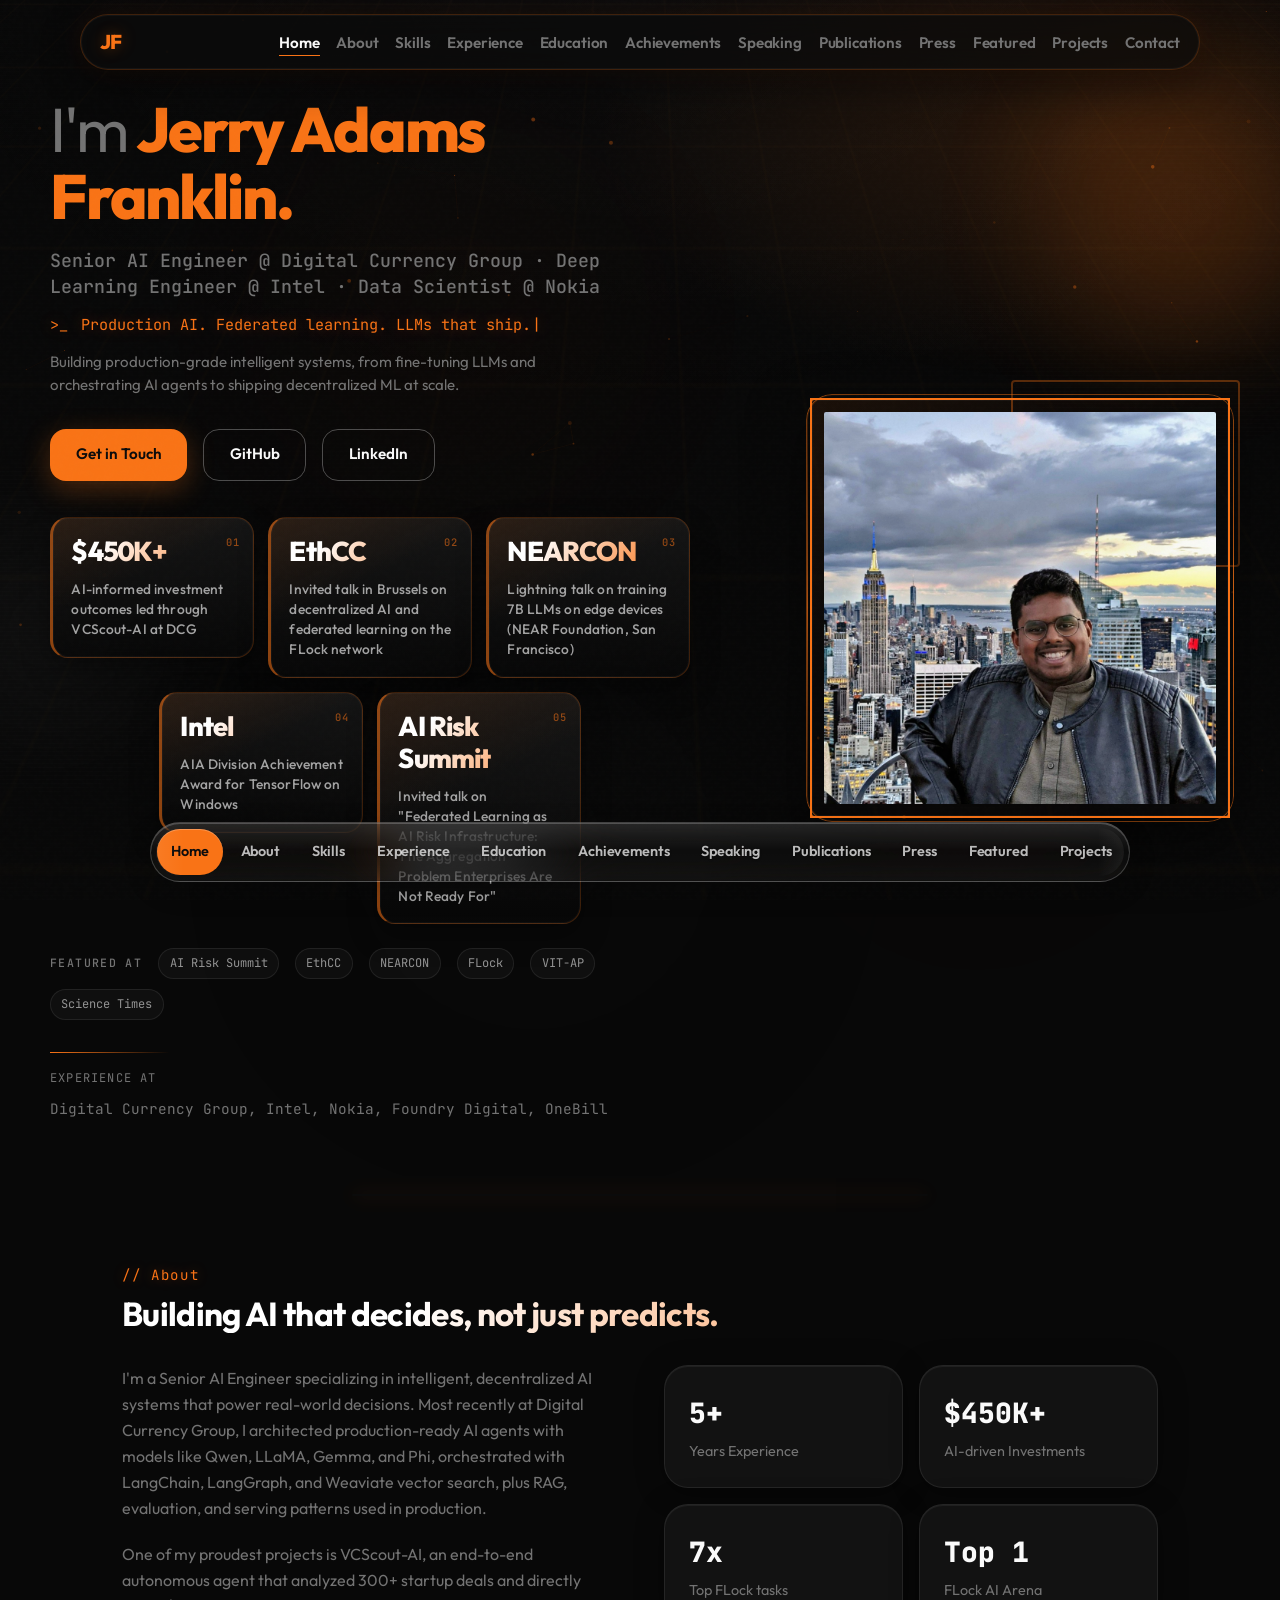
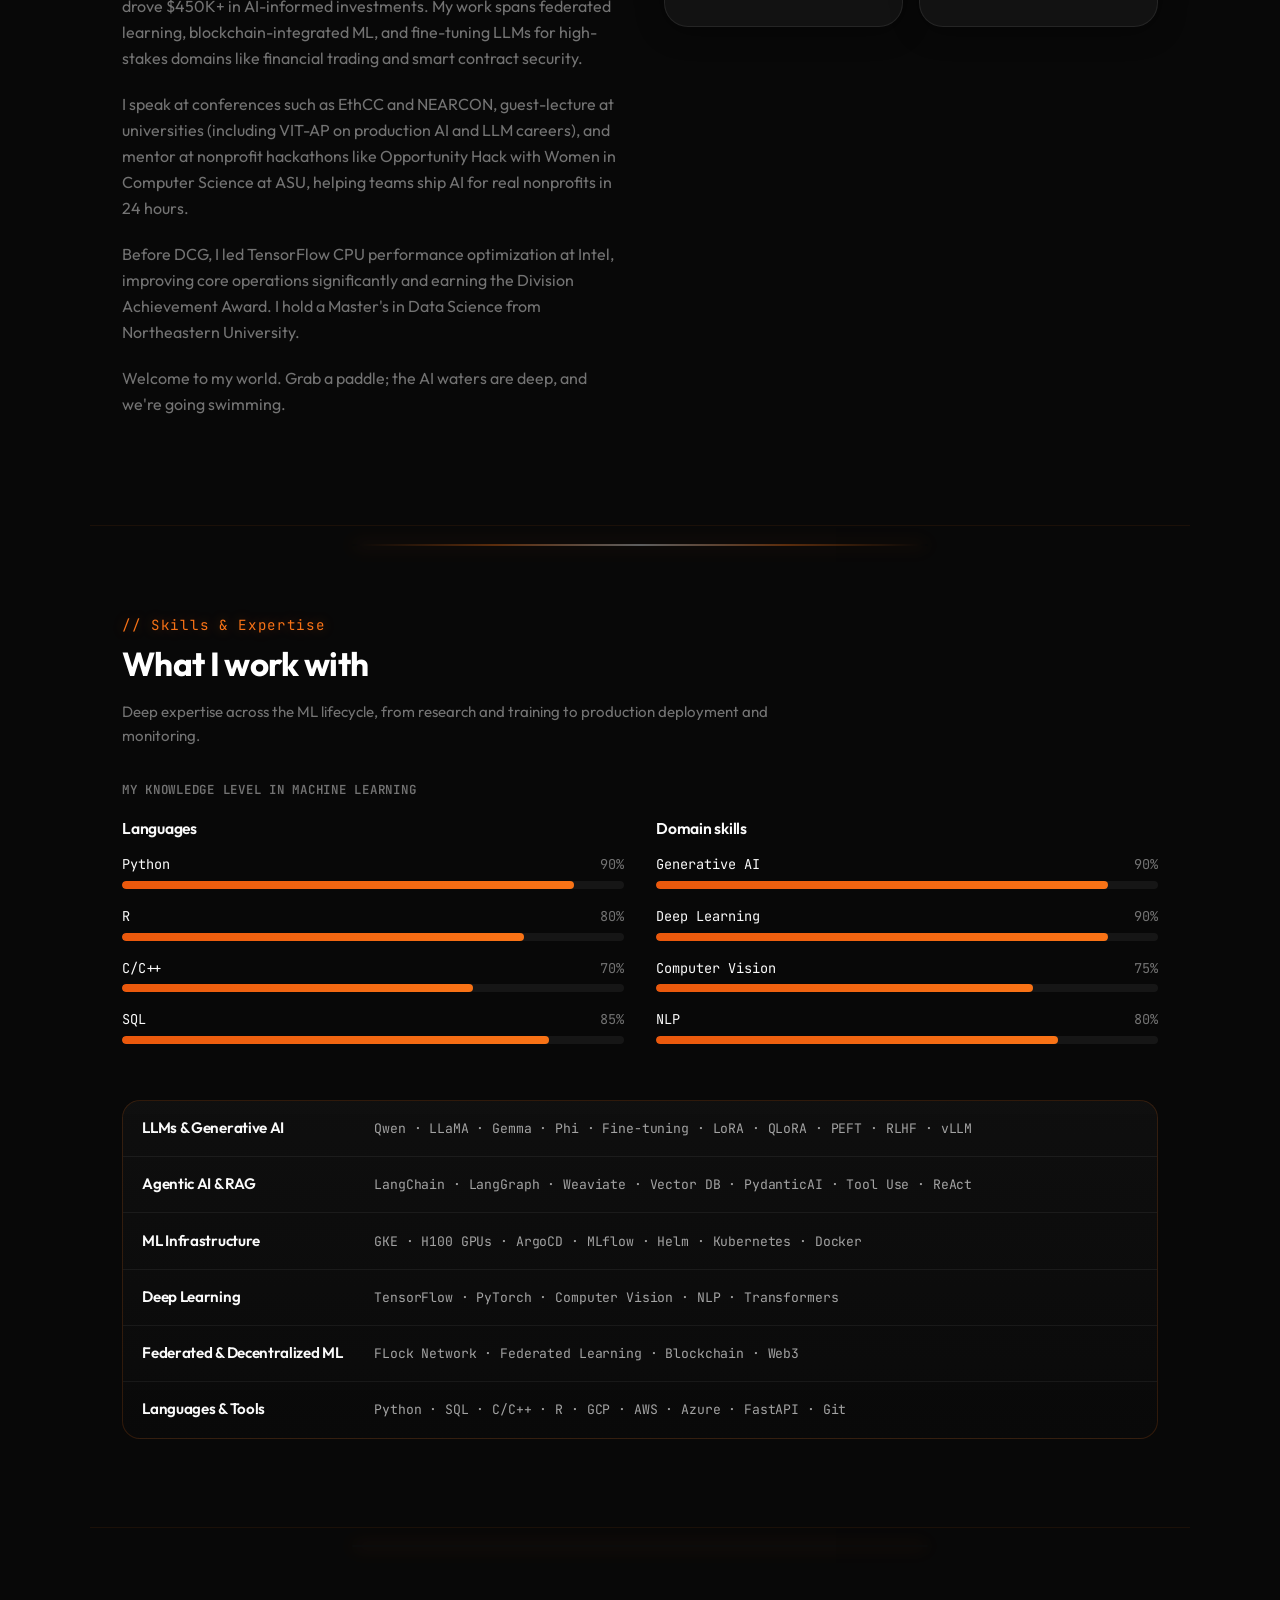
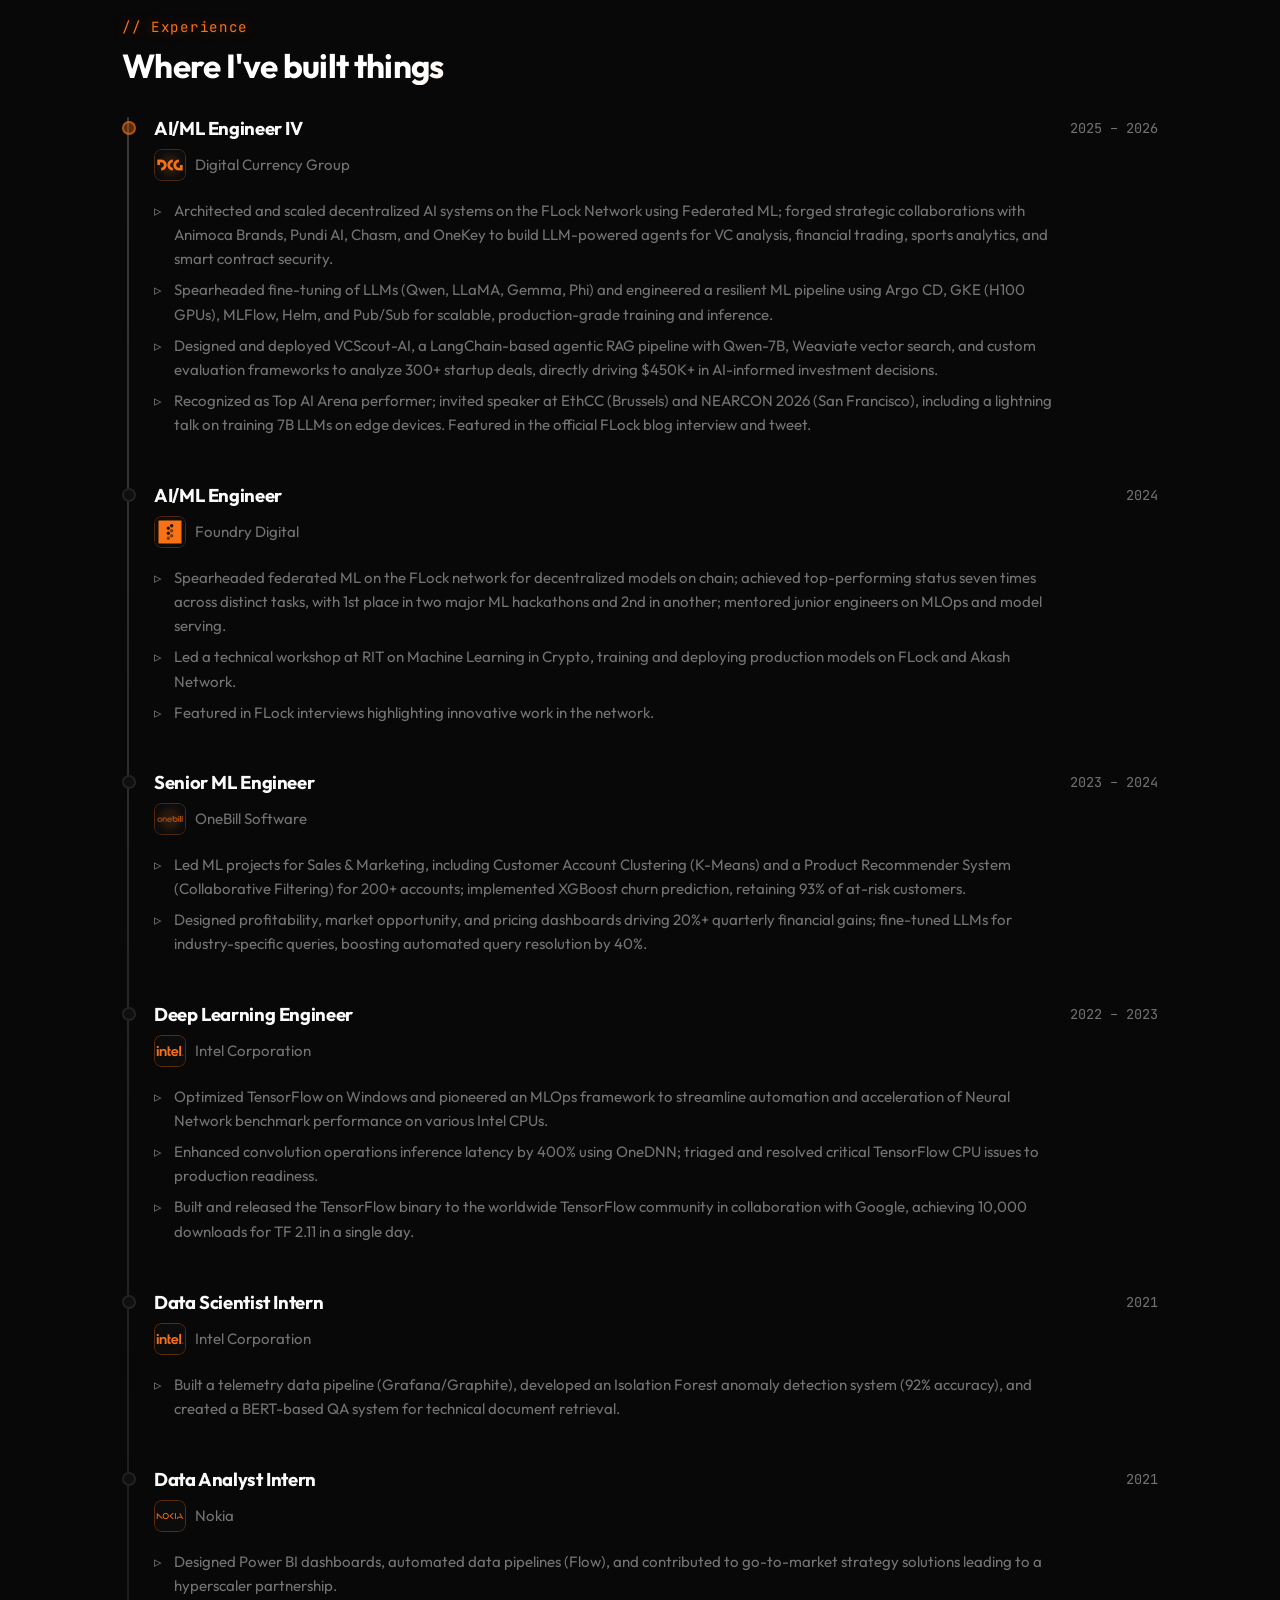
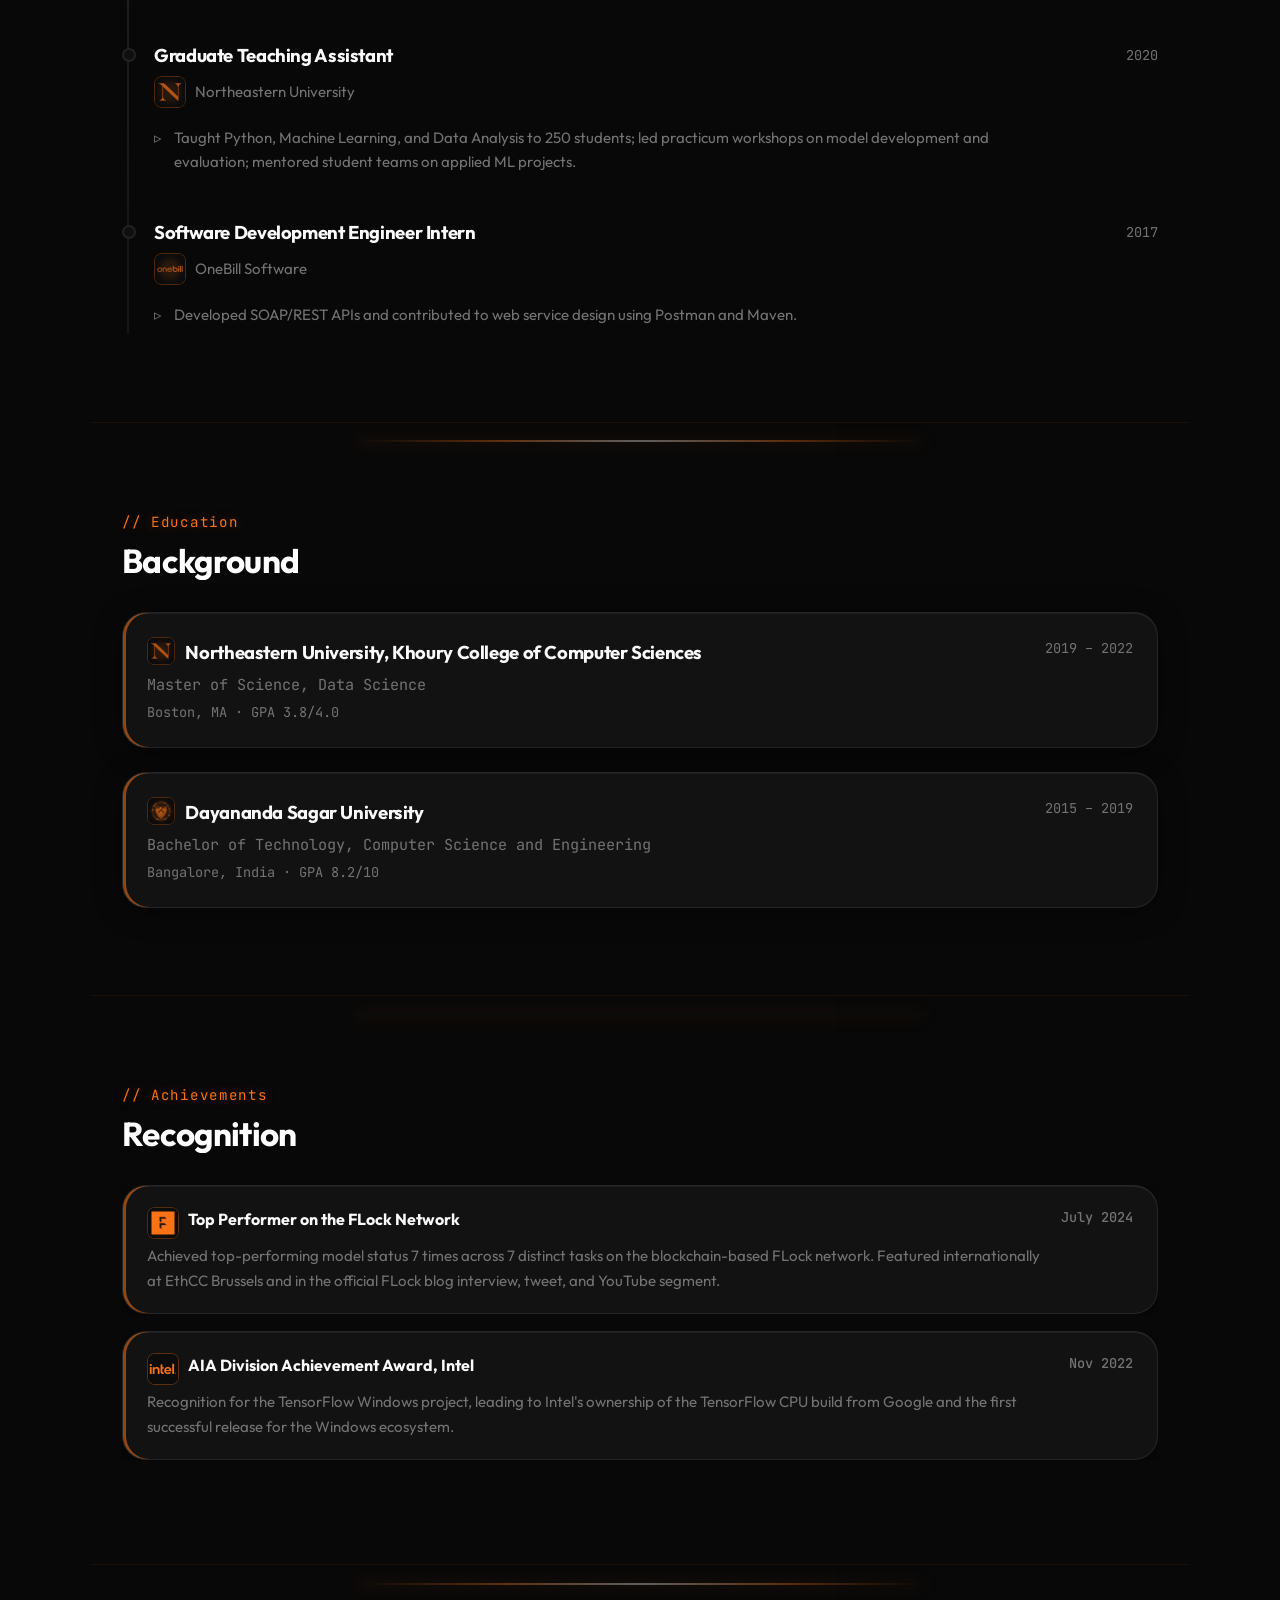
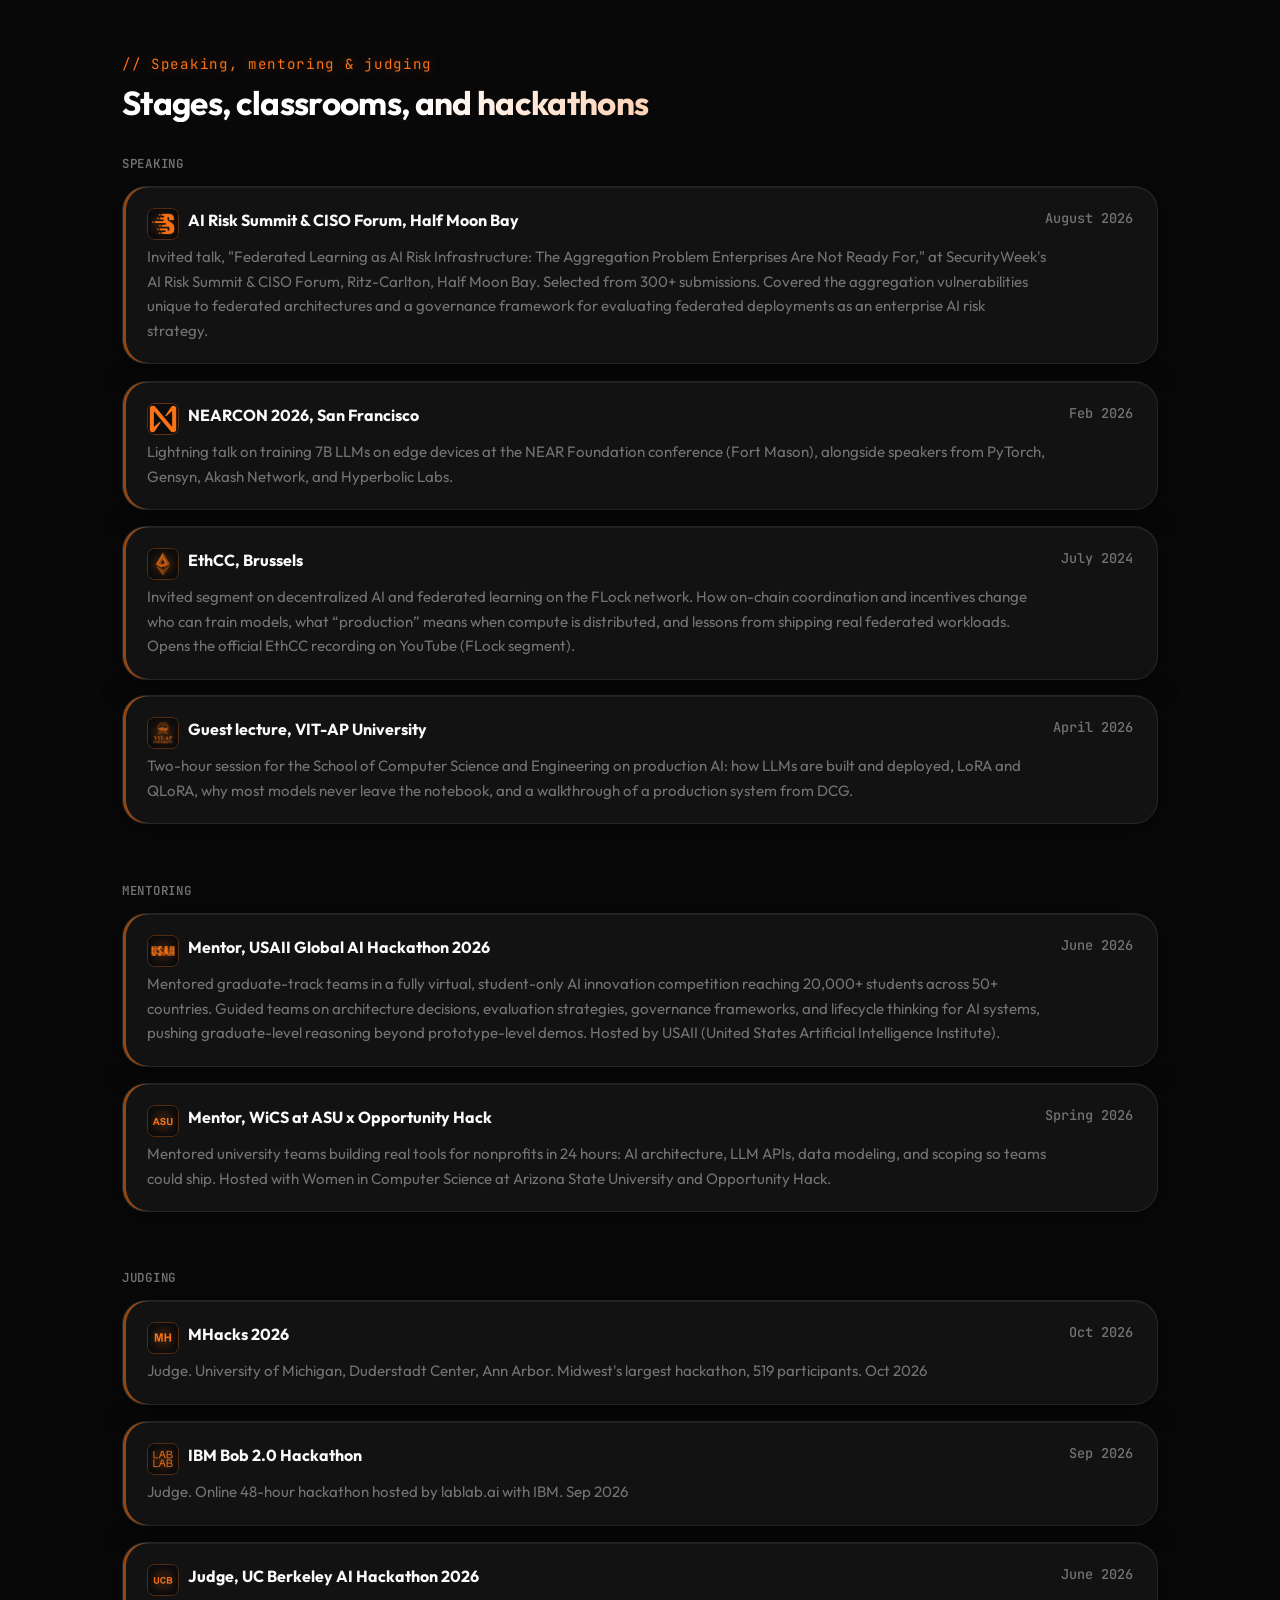
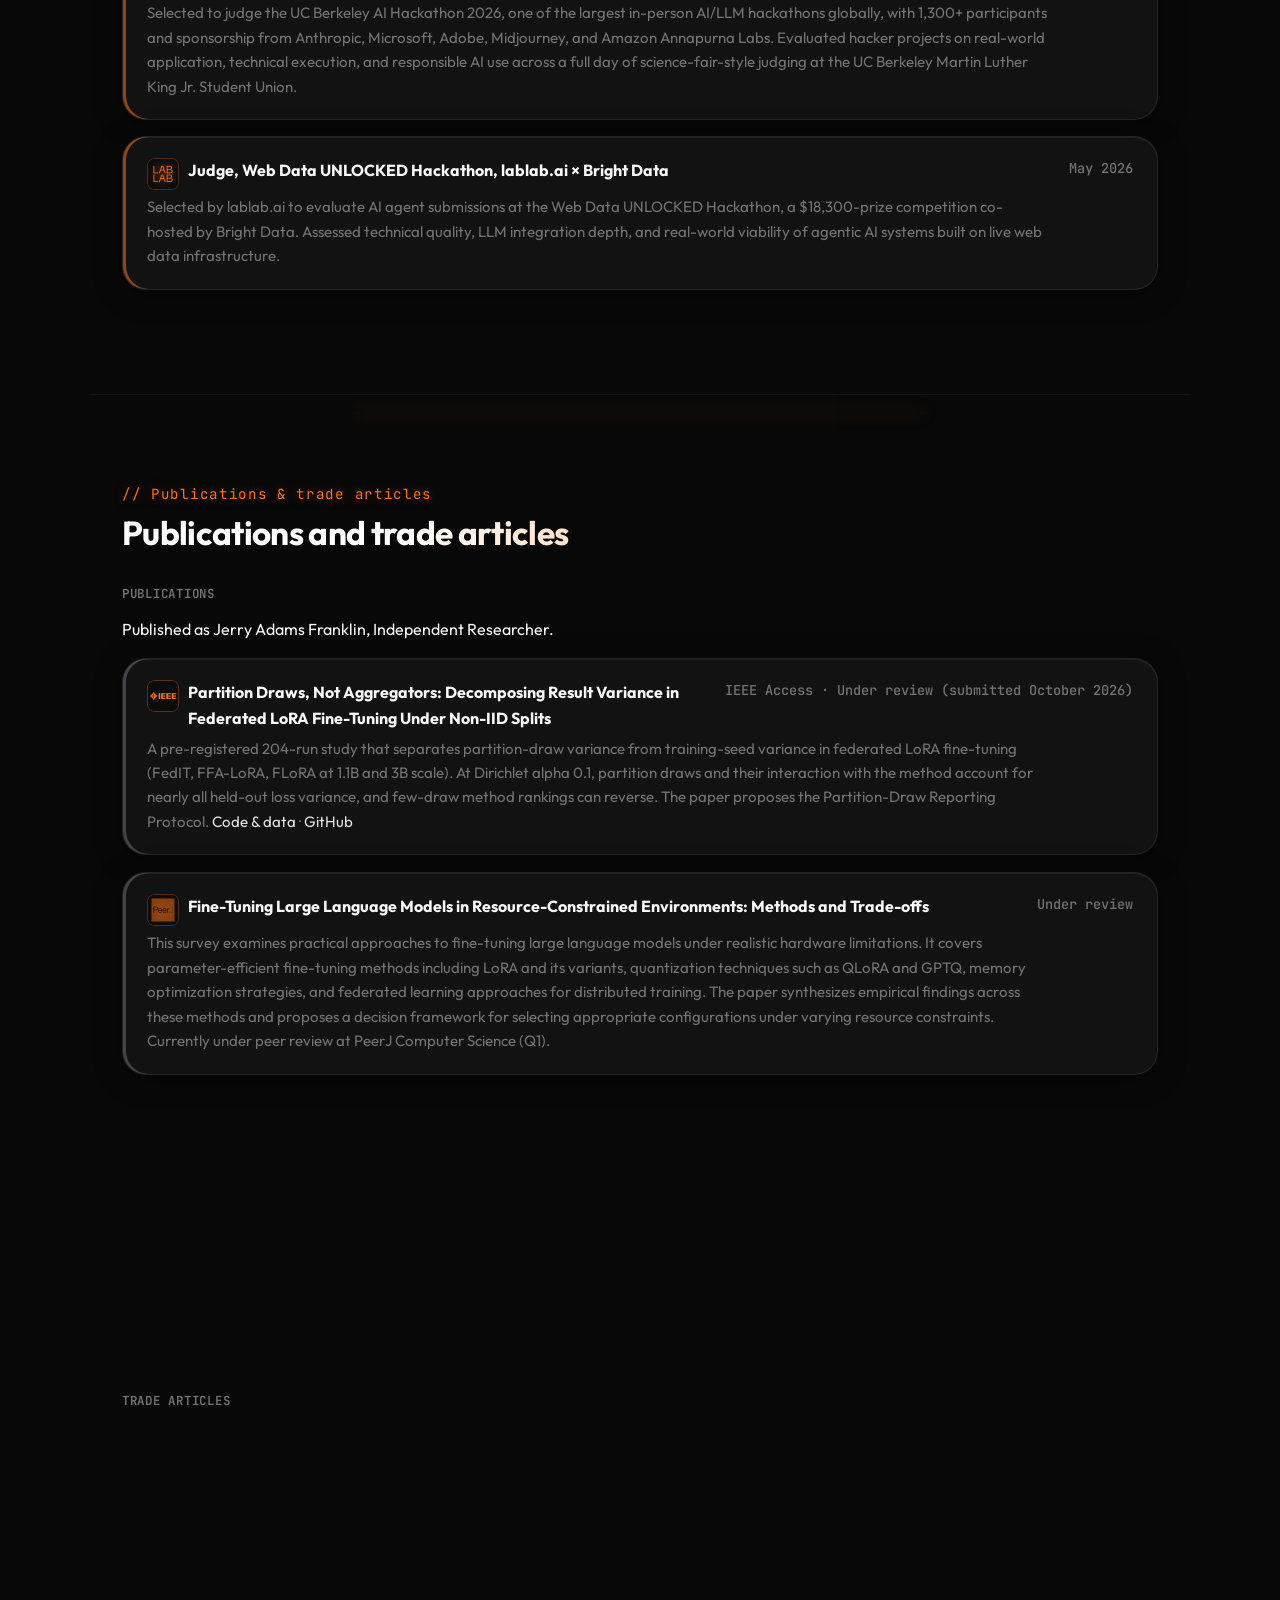
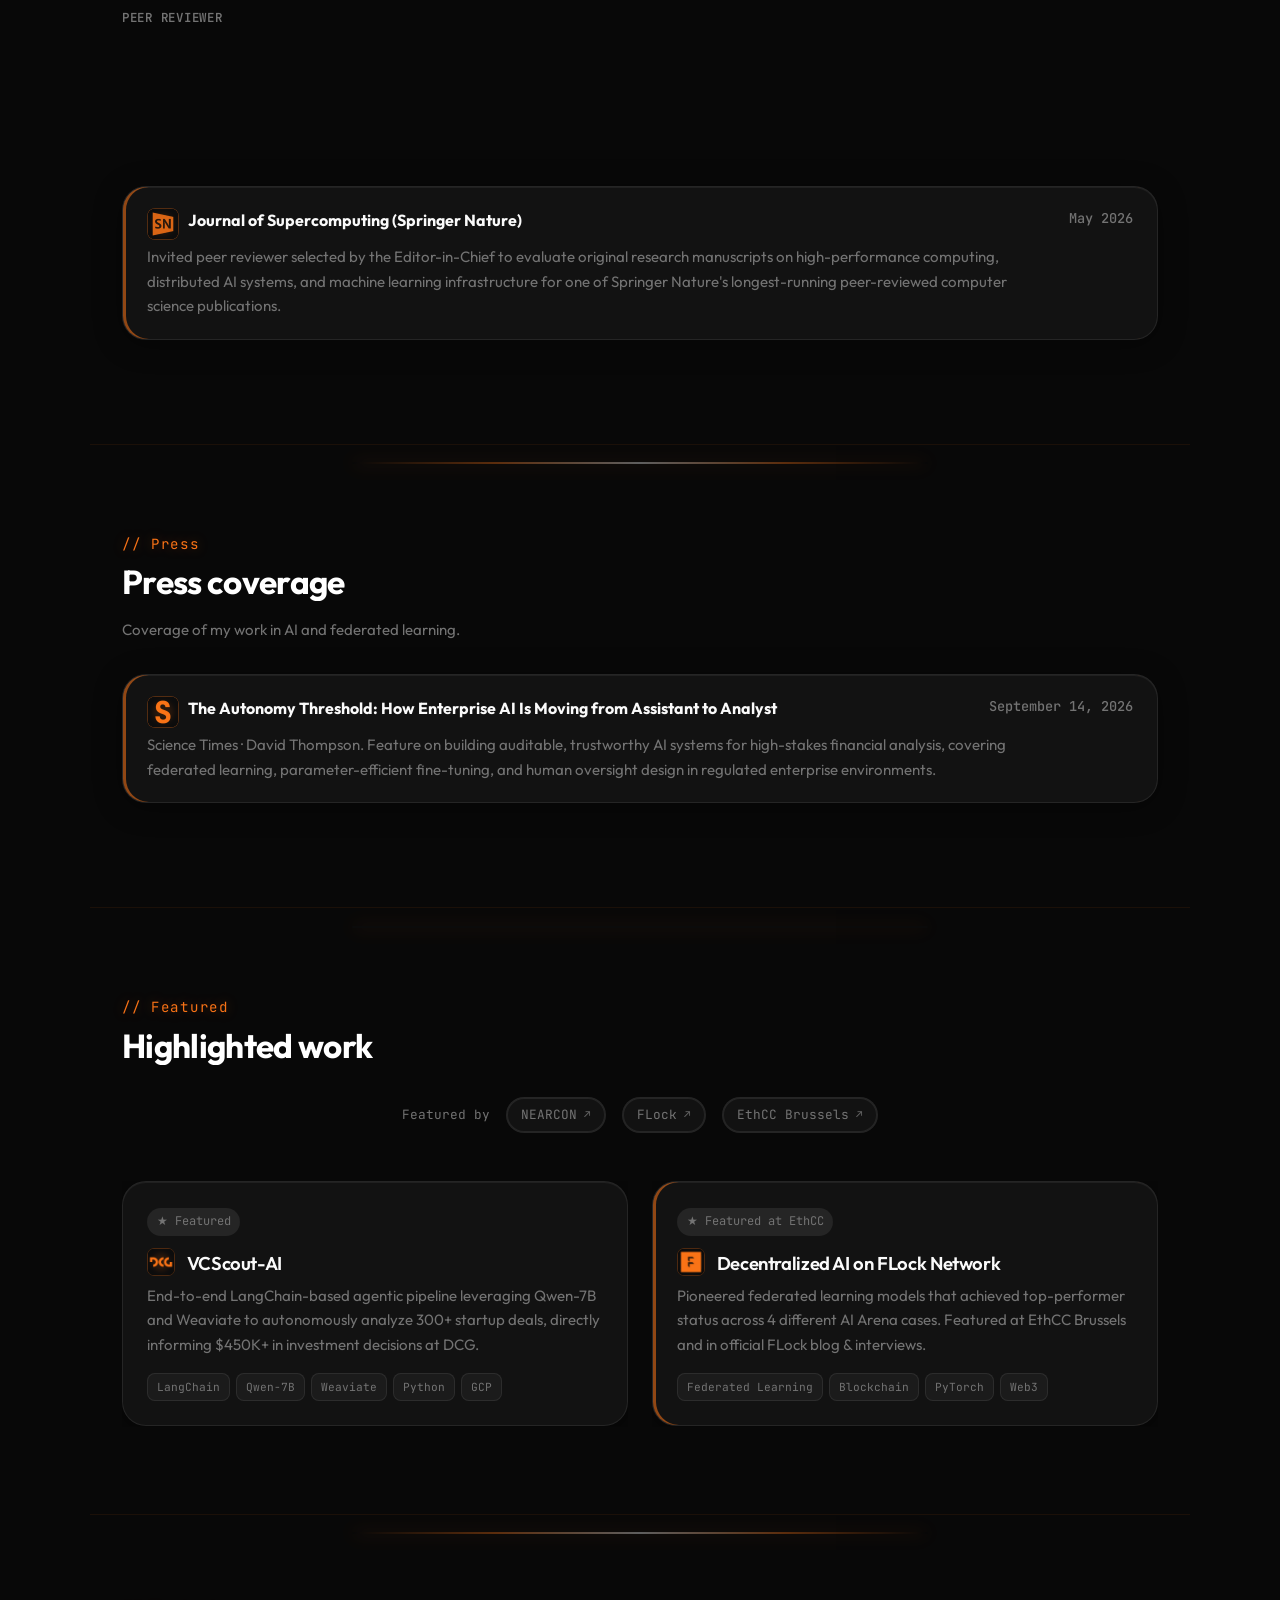
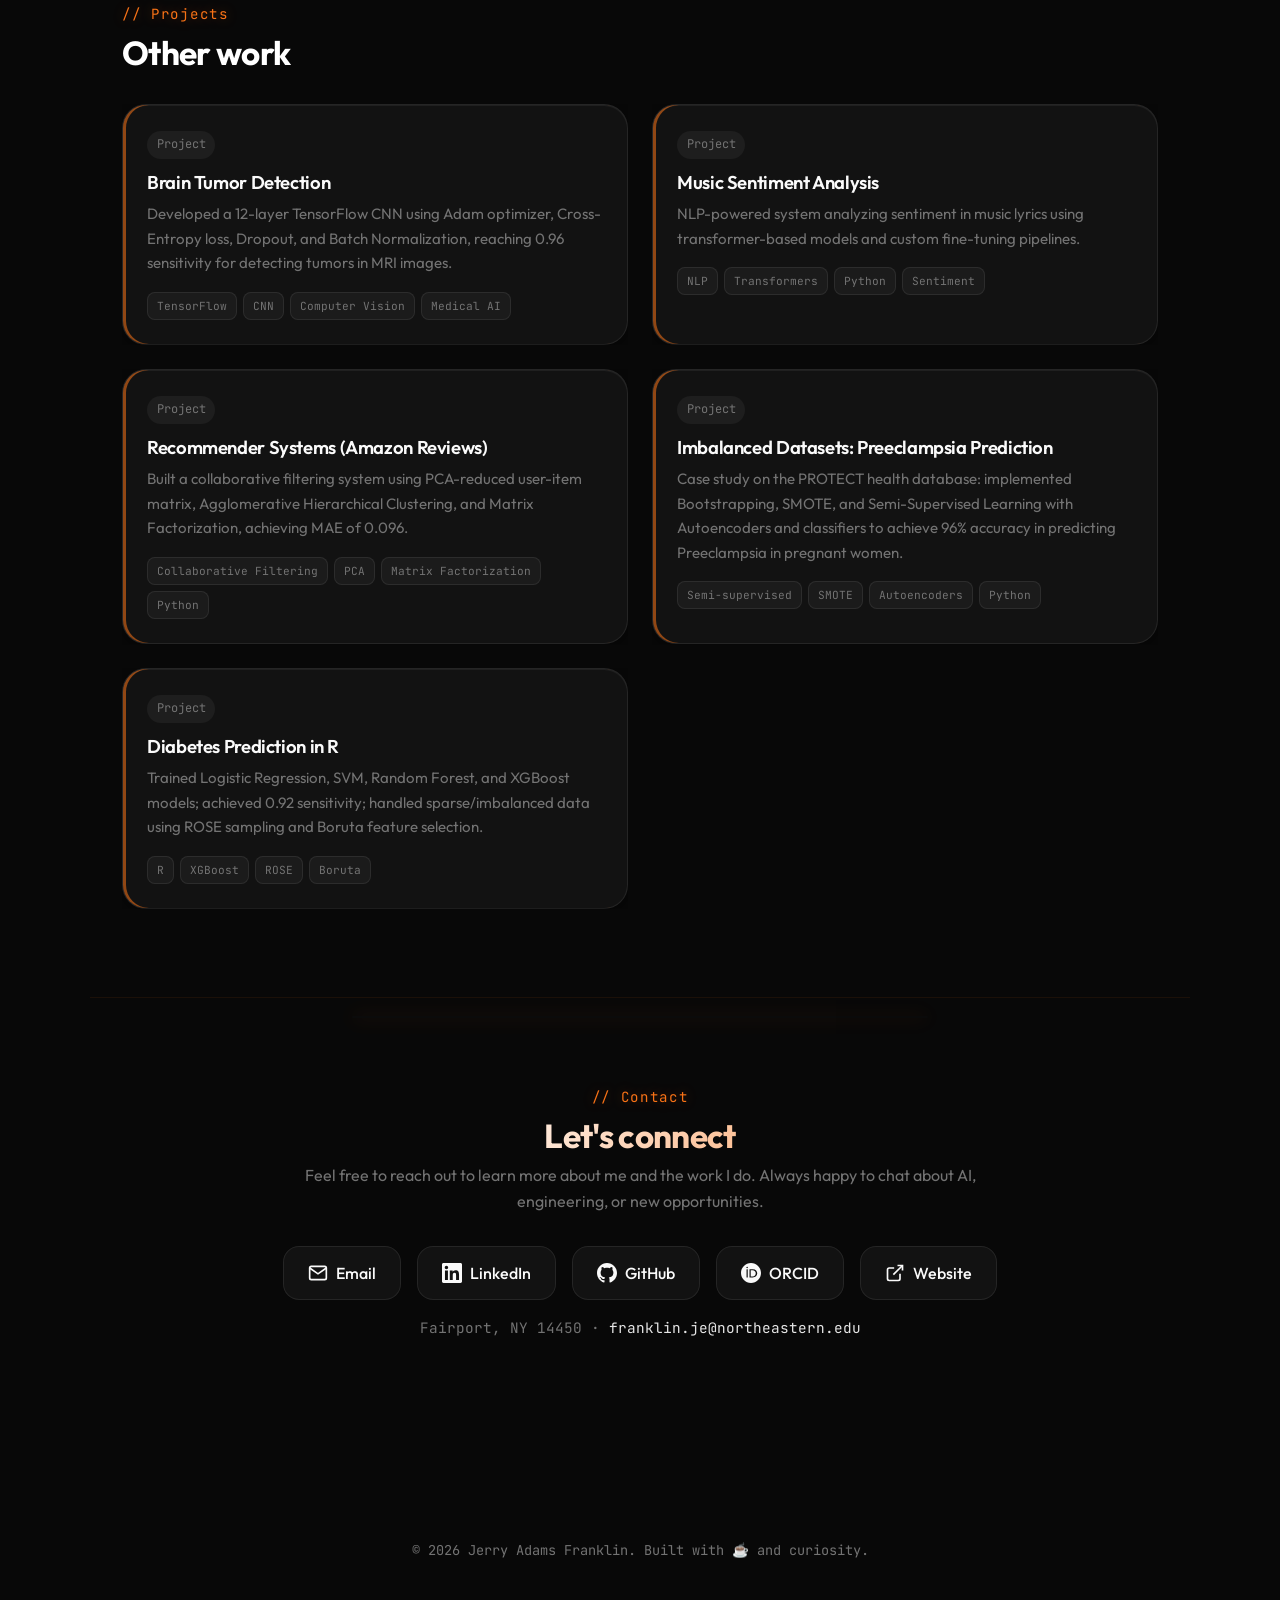
==== index.html @ 7b30d86c "site: add IEEE Access paper, MHacks 2026 and IBM Bob 2.0 judging; update phase-switching paper statu" ====
<!DOCTYPE html>
<html lang="en">
<head>
  <meta charset="UTF-8">
  <meta name="viewport" content="width=device-width, initial-scale=1.0">
  <title>Jerry Adams Franklin | Senior AI Engineer</title>
  <meta name="description" content="Senior AI Engineer building production-grade intelligent systems: LLMs, AI agents, decentralized ML.">
  <link rel="canonical" href="https://www.jerryadamsfranklin.com/">
  <meta property="og:type" content="website">
  <meta property="og:url" content="https://www.jerryadamsfranklin.com/">
  <meta property="og:title" content="Jerry Adams Franklin | Senior AI Engineer">
  <meta property="og:description" content="Senior AI Engineer building production-grade intelligent systems: LLMs, AI agents, decentralized ML.">
  <meta property="og:image" content="https://www.jerryadamsfranklin.com/assets/profile.png">
  <meta name="twitter:card" content="summary_large_image">
  <meta name="twitter:title" content="Jerry Adams Franklin | Senior AI Engineer">
  <meta name="twitter:description" content="Senior AI Engineer building production-grade intelligent systems: LLMs, AI agents, decentralized ML.">
  <meta name="twitter:image" content="https://www.jerryadamsfranklin.com/assets/profile.png">
  <meta name="theme-color" content="#080808">
  <link rel="icon" href="assets/favicon.svg" type="image/svg+xml">
  <link rel="apple-touch-icon" href="assets/profile.png">
  <link rel="preconnect" href="https://fonts.googleapis.com">
  <link rel="preconnect" href="https://fonts.gstatic.com" crossorigin>
  <link href="https://fonts.googleapis.com/css2?family=JetBrains+Mono:wght@400;500;600&family=Outfit:wght@300;400;500;600;700;800&display=swap" rel="stylesheet">
  <link rel="stylesheet" href="assets/css/site.css">
  <script type="application/ld+json">
  {
    "@context": "https://schema.org",
    "@type": "Person",
    "name": "Jerry Adams Franklin",
    "url": "https://www.jerryadamsfranklin.com/",
    "image": "https://www.jerryadamsfranklin.com/assets/profile.png",
    "jobTitle": "Senior AI Engineer",
    "sameAs": [
      "https://github.com/jerryadamsfranklin",
      "https://www.linkedin.com/in/jerry-adams-franklin/",
      "https://orcid.org/0009-0006-8470-8349"
    ]
  }
  </script>
</head>
<body class="page-home app-shell home-scroll digital-theme">
  <div class="digital-bg" aria-hidden="true">
    <div class="digital-grid"></div>
    <div class="digital-glow digital-glow-a"></div>
    <div class="digital-glow digital-glow-b"></div>
    <div class="digital-scan"></div>
    <canvas id="digitalParticles" class="digital-particles" data-particles></canvas>
  </div>

  <nav class="nav nav-app nav-float" id="nav" aria-label="Primary">
    <a href="#home" class="nav-brand" aria-label="Jerry Adams Franklin home">JF</a>
    <ul class="nav-links" id="navLinks">
      <li><a href="#home" data-nav="home" class="active">Home</a></li>
      <li><a href="#about" data-nav="about">About</a></li>
      <li><a href="#skills" data-nav="skills">Skills</a></li>
      <li><a href="#experience" data-nav="experience">Experience</a></li>
      <li><a href="#education" data-nav="education">Education</a></li>
      <li><a href="#achievements" data-nav="achievements">Achievements</a></li>
      <li><a href="#speaking" data-nav="speaking">Speaking</a></li>
      <li><a href="#publications" data-nav="publications">Publications</a></li>
      <li><a href="#press" data-nav="press">Press</a></li>
      <li><a href="#featured" data-nav="featured">Featured</a></li>
      <li><a href="#projects" data-nav="projects">Projects</a></li>
      <li><a href="#contact" data-nav="contact">Contact</a></li>
    </ul>
    <button type="button" class="nav-fab" id="navFab" aria-label="Open menu" aria-expanded="false">
      <span class="nav-fab-icon" aria-hidden="true"><span></span><span></span><span></span></span>
    </button>
    <button class="nav-toggle" id="navToggle" aria-label="Toggle menu">
      <svg fill="none" stroke="currentColor" viewBox="0 0 24 24"><path stroke-linecap="round" stroke-linejoin="round" stroke-width="2" d="M4 6h16M4 12h16M4 18h16"/></svg>
    </button>
  </nav>

  <main class="home-flow home-blend">
<header class="hero home-hero reveal" id="home">
    <div class="hero-bg">
      <div class="hero-orb"></div>
      <div class="hero-orb"></div>
      <div class="hero-orb"></div>
    </div>
    <div class="hero-inner">
      <div class="hero-content">
        <h1 class="hero-name">
          <span class="hero-name-line"><span class="hero-name-intro">I'm</span> <strong>Jerry Adams</strong></span>
          <span class="hero-name-line"><strong>Franklin.</strong></span>
        </h1>
        <p class="hero-tagline">Senior AI Engineer @ Digital Currency Group · Deep Learning Engineer @ Intel · Data Scientist @ Nokia</p>
        <p class="hero-digital-line"><span class="mono-tag">&gt;_</span> <span id="typedLede"></span><span class="typed-cursor" aria-hidden="true">|</span></p>
        <p class="hero-subtitle">
          Building production-grade intelligent systems, from fine-tuning LLMs and orchestrating AI agents to shipping decentralized ML at scale.
        </p>
        <div class="hero-buttons">
          <a href="#contact" class="btn btn-primary">Get in Touch</a>
          <a href="https://github.com/jerryadamsfranklin" class="btn btn-outline" target="_blank" rel="noopener noreferrer">GitHub</a>
          <a href="https://www.linkedin.com/in/jerry-adams-franklin/" class="btn btn-outline" target="_blank" rel="noopener noreferrer">LinkedIn</a>
        </div>
        <div class="hero-stats" id="heroStats">
          <a href="#project-vcscout" class="hero-stat anim-item" data-hero-card>
            <span class="hero-stat-glow" aria-hidden="true"></span>
            <span class="hero-stat-scan" aria-hidden="true"></span>
            <span class="hero-stat-index" aria-hidden="true">01</span>
            <strong>$450K+</strong>
            <span>AI-informed investment outcomes led through VCScout-AI at DCG</span>
          </a>
          <a href="#talk-ethcc" class="hero-stat anim-item" data-hero-card>
            <span class="hero-stat-glow" aria-hidden="true"></span>
            <span class="hero-stat-scan" aria-hidden="true"></span>
            <span class="hero-stat-index" aria-hidden="true">02</span>
            <strong>EthCC</strong>
            <span>Invited talk in Brussels on decentralized AI and federated learning on the FLock network</span>
          </a>
          <a href="#talk-nearcon" class="hero-stat anim-item" data-hero-card>
            <span class="hero-stat-glow" aria-hidden="true"></span>
            <span class="hero-stat-scan" aria-hidden="true"></span>
            <span class="hero-stat-index" aria-hidden="true">03</span>
            <strong>NEARCON</strong>
            <span>Lightning talk on training 7B LLMs on edge devices (NEAR Foundation, San Francisco)</span>
          </a>
          <a href="#award-intel" class="hero-stat anim-item" data-hero-card>
            <span class="hero-stat-glow" aria-hidden="true"></span>
            <span class="hero-stat-scan" aria-hidden="true"></span>
            <span class="hero-stat-index" aria-hidden="true">04</span>
            <strong>Intel</strong>
            <span>AIA Division Achievement Award for TensorFlow on Windows</span>
          </a>
          <a href="#talk-ai-risk-summit" class="hero-stat anim-item" data-hero-card>
            <span class="hero-stat-glow" aria-hidden="true"></span>
            <span class="hero-stat-scan" aria-hidden="true"></span>
            <span class="hero-stat-index" aria-hidden="true">05</span>
            <strong>AI Risk Summit</strong>
            <span>Invited talk on "Federated Learning as AI Risk Infrastructure: The Aggregation Problem Enterprises Are Not Ready For"</span>
          </a>
        </div>
        <div class="hero-press">
          <span class="hero-press-label">Featured at</span>
          <span class="hero-press-pill">AI Risk Summit</span>
          <span class="hero-press-pill">EthCC</span>
          <span class="hero-press-pill">NEARCON</span>
          <span class="hero-press-pill">FLock</span>
          <span class="hero-press-pill">VIT-AP</span>
          <span class="hero-press-pill">Science Times</span>
        </div>
        <div class="hero-divider"></div>
        <div class="hero-companies-wrap">
          <div class="hero-companies-label">Experience at</div>
          <div class="hero-companies">Digital Currency Group, Intel, Nokia, Foundry Digital, OneBill</div>
        </div>
      </div>
      <div class="hero-visual">
        <div class="hero-frame home-hero-photo-wrap">
          <span class="photo-ring"></span>
          <span class="photo-corner photo-corner-tl"></span>
          <span class="photo-corner photo-corner-tr"></span>
          <span class="photo-corner photo-corner-bl"></span>
          <span class="photo-corner photo-corner-br"></span>
          <img src="assets/profile.png" alt="Jerry Adams Franklin" class="hero-photo" width="640" height="640" loading="eager" decoding="async">
        </div>
      </div>
    </div>
  </header>

  <section id="about" class="home-sec reveal">
    <p class="section-label">// About</p>
    <h2 class="section-title">Building AI that decides, not just predicts.</h2>
    <div class="about-grid">
      <div class="about-text">
        <p>I'm a Senior AI Engineer specializing in intelligent, decentralized AI systems that power real-world decisions. Most recently at Digital Currency Group, I architected production-ready AI agents with models like Qwen, LLaMA, Gemma, and Phi, orchestrated with LangChain, LangGraph, and Weaviate vector search, plus RAG, evaluation, and serving patterns used in production.</p>
        <p>One of my proudest projects is VCScout-AI, an end-to-end autonomous agent that analyzed 300+ startup deals and directly drove $450K+ in AI-informed investments. My work spans federated learning, blockchain-integrated ML, and fine-tuning LLMs for high-stakes domains like financial trading and smart contract security.</p>
        <p>I speak at conferences such as EthCC and NEARCON, guest-lecture at universities (including VIT-AP on production AI and LLM careers), and mentor at nonprofit hackathons like Opportunity Hack with Women in Computer Science at ASU, helping teams ship AI for real nonprofits in 24 hours.</p>
        <p>Before DCG, I led TensorFlow CPU performance optimization at Intel, improving core operations significantly and earning the Division Achievement Award. I hold a Master's in Data Science from Northeastern University.</p>
        <p>Welcome to my world. Grab a paddle; the AI waters are deep, and we're going swimming.</p>
      </div>
      <div class="about-stats">
        <div class="stat-card anim-item"><div class="num">5+</div><div class="label">Years Experience</div></div>
        <div class="stat-card anim-item"><div class="num">$450K+</div><div class="label">AI-driven Investments</div></div>
        <div class="stat-card anim-item"><div class="num">7x</div><div class="label">Top FLock tasks</div></div>
        <div class="stat-card anim-item"><div class="num">Top 1</div><div class="label">FLock AI Arena</div></div>
      </div>
    </div>
  </section>

  <section id="skills" class="home-sec reveal">
    <p class="section-label">// Skills & Expertise</p>
    <h2 class="section-title">What I work with</h2>
    <p class="skills-subtitle">Deep expertise across the ML lifecycle, from research and training to production deployment and monitoring.</p>
    <div class="knowledge-block">
      <h3>My knowledge level in machine learning</h3>
      <div class="knowledge-grid">
        <div>
          <h3>Languages</h3>
          <div class="skill-bar-wrap"><div class="label-row"><span>Python</span><span>90%</span></div><div class="skill-bar-track"><div class="skill-bar-fill" style="width: 90%"></div></div></div>
          <div class="skill-bar-wrap"><div class="label-row"><span>R</span><span>80%</span></div><div class="skill-bar-track"><div class="skill-bar-fill" style="width: 80%"></div></div></div>
          <div class="skill-bar-wrap"><div class="label-row"><span>C/C++</span><span>70%</span></div><div class="skill-bar-track"><div class="skill-bar-fill" style="width: 70%"></div></div></div>
          <div class="skill-bar-wrap"><div class="label-row"><span>SQL</span><span>85%</span></div><div class="skill-bar-track"><div class="skill-bar-fill" style="width: 85%"></div></div></div>
        </div>
        <div>
          <h3>Domain skills</h3>
          <div class="skill-bar-wrap"><div class="label-row"><span>Generative AI</span><span>90%</span></div><div class="skill-bar-track"><div class="skill-bar-fill" style="width: 90%"></div></div></div>
          <div class="skill-bar-wrap"><div class="label-row"><span>Deep Learning</span><span>90%</span></div><div class="skill-bar-track"><div class="skill-bar-fill" style="width: 90%"></div></div></div>
          <div class="skill-bar-wrap"><div class="label-row"><span>Computer Vision</span><span>75%</span></div><div class="skill-bar-track"><div class="skill-bar-fill" style="width: 75%"></div></div></div>
          <div class="skill-bar-wrap"><div class="label-row"><span>NLP</span><span>80%</span></div><div class="skill-bar-track"><div class="skill-bar-fill" style="width: 80%"></div></div></div>
        </div>
      </div>
    </div>
    <div class="skill-stack">
      <div class="skill-row anim-item">
        <h3>LLMs &amp; Generative AI</h3>
        <p class="skill-line">Qwen · LLaMA · Gemma · Phi · Fine-tuning · LoRA · QLoRA · PEFT · RLHF · vLLM</p>
      </div>
      <div class="skill-row anim-item">
        <h3>Agentic AI &amp; RAG</h3>
        <p class="skill-line">LangChain · LangGraph · Weaviate · Vector DB · PydanticAI · Tool Use · ReAct</p>
      </div>
      <div class="skill-row anim-item">
        <h3>ML Infrastructure</h3>
        <p class="skill-line">GKE · H100 GPUs · ArgoCD · MLflow · Helm · Kubernetes · Docker</p>
      </div>
      <div class="skill-row anim-item">
        <h3>Deep Learning</h3>
        <p class="skill-line">TensorFlow · PyTorch · Computer Vision · NLP · Transformers</p>
      </div>
      <div class="skill-row anim-item">
        <h3>Federated &amp; Decentralized ML</h3>
        <p class="skill-line">FLock Network · Federated Learning · Blockchain · Web3</p>
      </div>
      <div class="skill-row anim-item">
        <h3>Languages &amp; Tools</h3>
        <p class="skill-line">Python · SQL · C/C++ · R · GCP · AWS · Azure · FastAPI · Git</p>
      </div>
    </div>
  </section>

  <section id="experience" class="home-sec reveal">
    <p class="section-label">// Experience</p>
    <h2 class="section-title">Where I've built things</h2>
    <div class="timeline">
      <div class="timeline-item anim-item">
        <div class="timeline-dot"></div>
        <div class="timeline-date">2025 – 2026</div>
        <div class="timeline-role">AI/ML Engineer IV</div>
        <div class="timeline-company"><img class="mono-mark" src="assets/logos/dcg.png" alt="" width="32" height="32" loading="lazy" decoding="async">Digital Currency Group</div>
        <ul class="timeline-bullets is-collapsible">
          <li>Architected and scaled decentralized AI systems on the FLock Network using Federated ML; forged strategic collaborations with Animoca Brands, Pundi AI, Chasm, and OneKey to build LLM-powered agents for VC analysis, financial trading, sports analytics, and smart contract security.</li>
          <li>Spearheaded fine-tuning of LLMs (Qwen, LLaMA, Gemma, Phi) and engineered a resilient ML pipeline using Argo CD, GKE (H100 GPUs), MLFlow, Helm, and Pub/Sub for scalable, production-grade training and inference.</li>
          <li class="timeline-bullet-extra">Designed and deployed VCScout-AI, a LangChain-based agentic RAG pipeline with Qwen-7B, Weaviate vector search, and custom evaluation frameworks to analyze 300+ startup deals, directly driving $450K+ in AI-informed investment decisions.</li>
          <li class="timeline-bullet-extra">Recognized as Top AI Arena performer; invited speaker at EthCC (Brussels) and NEARCON 2026 (San Francisco), including a lightning talk on training 7B LLMs on edge devices. Featured in the official FLock blog interview and tweet.</li>
        </ul>
        <button type="button" class="timeline-more" aria-expanded="false" hidden>Show more</button>
      </div>
      <div class="timeline-item anim-item">
        <div class="timeline-dot"></div>
        <div class="timeline-date">2024</div>
        <div class="timeline-role">AI/ML Engineer</div>
        <div class="timeline-company"><img class="mono-mark" src="assets/logos/foundry.png" alt="" width="32" height="32" loading="lazy" decoding="async">Foundry Digital</div>
        <ul class="timeline-bullets is-collapsible">
          <li>Spearheaded federated ML on the FLock network for decentralized models on chain; achieved top-performing status seven times across distinct tasks, with 1st place in two major ML hackathons and 2nd in another; mentored junior engineers on MLOps and model serving.</li>
          <li>Led a technical workshop at RIT on Machine Learning in Crypto, training and deploying production models on FLock and Akash Network.</li>
          <li class="timeline-bullet-extra">Featured in FLock interviews highlighting innovative work in the network.</li>
        </ul>
        <button type="button" class="timeline-more" aria-expanded="false" hidden>Show more</button>
      </div>
      <div class="timeline-item anim-item">
        <div class="timeline-dot"></div>
        <div class="timeline-date">2023 – 2024</div>
        <div class="timeline-role">Senior ML Engineer</div>
        <div class="timeline-company"><img class="mono-mark" src="assets/logos/onebill.png" alt="" width="32" height="32" loading="lazy" decoding="async">OneBill Software</div>
        <ul class="timeline-bullets">
          <li>Led ML projects for Sales & Marketing, including Customer Account Clustering (K-Means) and a Product Recommender System (Collaborative Filtering) for 200+ accounts; implemented XGBoost churn prediction, retaining 93% of at-risk customers.</li>
          <li>Designed profitability, market opportunity, and pricing dashboards driving 20%+ quarterly financial gains; fine-tuned LLMs for industry-specific queries, boosting automated query resolution by 40%.</li>
        </ul>
      </div>
      <div class="timeline-item anim-item">
        <div class="timeline-dot"></div>
        <div class="timeline-date">2022 – 2023</div>
        <div class="timeline-role">Deep Learning Engineer</div>
        <div class="timeline-company"><img class="mono-mark" src="assets/logos/intel.png" alt="" width="32" height="32" loading="lazy" decoding="async">Intel Corporation</div>
        <ul class="timeline-bullets is-collapsible">
          <li>Optimized TensorFlow on Windows and pioneered an MLOps framework to streamline automation and acceleration of Neural Network benchmark performance on various Intel CPUs.</li>
          <li>Enhanced convolution operations inference latency by 400% using OneDNN; triaged and resolved critical TensorFlow CPU issues to production readiness.</li>
          <li class="timeline-bullet-extra">Built and released the TensorFlow binary to the worldwide TensorFlow community in collaboration with Google, achieving 10,000 downloads for TF 2.11 in a single day.</li>
        </ul>
        <button type="button" class="timeline-more" aria-expanded="false" hidden>Show more</button>
      </div>
      <div class="timeline-item anim-item">
        <div class="timeline-dot"></div>
        <div class="timeline-date">2021</div>
        <div class="timeline-role">Data Scientist Intern</div>
        <div class="timeline-company"><img class="mono-mark" src="assets/logos/intel.png" alt="" width="32" height="32" loading="lazy" decoding="async">Intel Corporation</div>
        <ul class="timeline-bullets">
          <li>Built a telemetry data pipeline (Grafana/Graphite), developed an Isolation Forest anomaly detection system (92% accuracy), and created a BERT-based QA system for technical document retrieval.</li>
        </ul>
      </div>
      <div class="timeline-item anim-item">
        <div class="timeline-dot"></div>
        <div class="timeline-date">2021</div>
        <div class="timeline-role">Data Analyst Intern</div>
        <div class="timeline-company"><img class="mono-mark" src="assets/logos/nokia.png" alt="" width="32" height="32" loading="lazy" decoding="async">Nokia</div>
        <ul class="timeline-bullets">
          <li>Designed Power BI dashboards, automated data pipelines (Flow), and contributed to go-to-market strategy solutions leading to a hyperscaler partnership.</li>
        </ul>
      </div>
      <div class="timeline-item anim-item">
        <div class="timeline-dot"></div>
        <div class="timeline-date">2020</div>
        <div class="timeline-role">Graduate Teaching Assistant</div>
        <div class="timeline-company"><img class="mono-mark" src="assets/logos/northeastern.png" alt="" width="32" height="32" loading="lazy" decoding="async">Northeastern University</div>
        <ul class="timeline-bullets">
          <li>Taught Python, Machine Learning, and Data Analysis to 250 students; led practicum workshops on model development and evaluation; mentored student teams on applied ML projects.</li>
        </ul>
      </div>
      <div class="timeline-item anim-item">
        <div class="timeline-dot"></div>
        <div class="timeline-date">2017</div>
        <div class="timeline-role">Software Development Engineer Intern</div>
        <div class="timeline-company"><img class="mono-mark" src="assets/logos/onebill.png" alt="" width="32" height="32" loading="lazy" decoding="async">OneBill Software</div>
        <ul class="timeline-bullets">
          <li>Developed SOAP/REST APIs and contributed to web service design using Postman and Maven.</li>
        </ul>
      </div>
    </div>
  </section>

  <section id="education" class="home-sec reveal">
    <p class="section-label">// Education</p>
    <h2 class="section-title">Background</h2>
    <div class="education-grid">
      <a href="https://www.khoury.northeastern.edu" target="_blank" rel="noopener noreferrer" class="education-card anim-item">
        <div class="education-card-main">
          <div class="school"><img class="card-logo" src="assets/logos/northeastern.png" alt="" width="32" height="32" loading="lazy" decoding="async">Northeastern University, Khoury College of Computer Sciences</div>
          <div class="degree">Master of Science, Data Science</div>
          <div class="education-extra">Boston, MA · GPA 3.8/4.0</div>
        </div>
        <div class="education-dates">2019 – 2022</div>
      </a>
      <a href="https://www.dsu.edu.in" target="_blank" rel="noopener noreferrer" class="education-card anim-item">
        <div class="education-card-main">
          <div class="school"><img class="card-logo" src="assets/logos/dsu.png" alt="" width="32" height="32" loading="lazy" decoding="async">Dayananda Sagar University</div>
          <div class="degree">Bachelor of Technology, Computer Science and Engineering</div>
          <div class="education-extra">Bangalore, India · GPA 8.2/10</div>
        </div>
        <div class="education-dates">2015 – 2019</div>
      </a>
    </div>
  </section>

  <section id="achievements" class="home-sec reveal">
    <p class="section-label">// Achievements</p>
    <h2 class="section-title">Recognition</h2>
    <div class="achievements-list">
      <a href="https://www.flock.io/blog/flock-interviews-top-ai-arena-user-from-foundry" target="_blank" rel="noopener noreferrer" class="achievement-item anim-item">
        <div class="title">
          <img class="card-logo" src="assets/logos/flock.png" alt="" width="32" height="32" loading="lazy" decoding="async">
          <span class="title-text">Top Performer on the FLock Network</span>
          <span class="date">July 2024</span>
        </div>
        <p class="desc">Achieved top-performing model status 7 times across 7 distinct tasks on the blockchain-based FLock network. Featured internationally at EthCC Brussels and in the official FLock blog interview, tweet, and YouTube segment.</p>
      </a>
      <a href="https://www.linkedin.com/in/jerry-adams-franklin/overlay/1635555036131/single-media-viewer/?profileId=ACoAACnkCCsBT722Vw_kHd1OX1cbKCfjjyGC5ls" target="_blank" rel="noopener noreferrer" class="achievement-item anim-item" id="award-intel">
        <div class="title">
          <img class="card-logo" src="assets/logos/intel.png" alt="" width="32" height="32" loading="lazy" decoding="async">
          <span class="title-text">AIA Division Achievement Award, Intel</span>
          <span class="date">Nov 2022</span>
        </div>
        <p class="desc">Recognition for the TensorFlow Windows project, leading to Intel's ownership of the TensorFlow CPU build from Google and the first successful release for the Windows ecosystem.</p>
      </a>
    </div>
  </section>

  <section id="speaking" class="home-sec reveal">
    <p class="section-label">// Speaking, mentoring & judging</p>
    <h2 class="section-title">Stages, classrooms, and hackathons</h2>
    <div class="publications-stack">
      <div class="writing-block">
        <h3>Speaking</h3>
        <div class="achievements-list">
          <a href="https://www.airisksummit.com/event-session/federated-learning-as-ai-risk-infrastructure-the-aggregation-problem-enterprises-are-not-ready-for/" target="_blank" rel="noopener noreferrer" class="achievement-item anim-item" id="talk-ai-risk-summit">
            <div class="title">
              <img class="card-logo" src="assets/logos/airisk-summit.png" alt="" width="32" height="32" loading="lazy" decoding="async">
              <span class="title-text">AI Risk Summit &amp; CISO Forum, Half Moon Bay</span>
              <span class="date">August 2026</span>
            </div>
            <p class="desc">Invited talk, "Federated Learning as AI Risk Infrastructure: The Aggregation Problem Enterprises Are Not Ready For," at SecurityWeek's AI Risk Summit &amp; CISO Forum, Ritz-Carlton, Half Moon Bay. Selected from 300+ submissions. Covered the aggregation vulnerabilities unique to federated architectures and a governance framework for evaluating federated deployments as an enterprise AI risk strategy.</p>
          </a>
          <a href="https://www.youtube.com/watch?v=qqr9qN8G7e0" target="_blank" rel="noopener noreferrer" class="achievement-item anim-item" id="talk-nearcon">
            <div class="title">
              <img class="card-logo" src="assets/logos/nearcon.png" alt="" width="32" height="32" loading="lazy" decoding="async">
              <span class="title-text">NEARCON 2026, San Francisco</span>
              <span class="date">Feb 2026</span>
            </div>
            <p class="desc">Lightning talk on training 7B LLMs on edge devices at the NEAR Foundation conference (Fort Mason), alongside speakers from PyTorch, Gensyn, Akash Network, and Hyperbolic Labs.</p>
          </a>
          <a href="https://www.youtube.com/watch?v=xaITRSfM_9k&amp;t=23750s" target="_blank" rel="noopener noreferrer" class="achievement-item anim-item" id="talk-ethcc">
            <div class="title">
              <img class="card-logo" src="assets/logos/ethcc.png" alt="" width="32" height="32" loading="lazy" decoding="async">
              <span class="title-text">EthCC, Brussels</span>
              <span class="date">July 2024</span>
            </div>
            <p class="desc">Invited segment on decentralized AI and federated learning on the FLock network. How on-chain coordination and incentives change who can train models, what “production” means when compute is distributed, and lessons from shipping real federated workloads. Opens the official EthCC recording on YouTube (FLock segment).</p>
          </a>
          <a href="https://www.linkedin.com/feed/update/urn:li:activity/7449986053601427457/" target="_blank" rel="noopener noreferrer" class="achievement-item anim-item">
            <div class="title">
              <img class="card-logo" src="assets/logos/vitap.png" alt="" width="32" height="32" loading="lazy" decoding="async">
              <span class="title-text">Guest lecture, VIT-AP University</span>
              <span class="date">April 2026</span>
            </div>
            <p class="desc">Two-hour session for the School of Computer Science and Engineering on production AI: how LLMs are built and deployed, LoRA and QLoRA, why most models never leave the notebook, and a walkthrough of a production system from DCG.</p>
          </a>
        </div>
      </div>
      <div class="writing-block">
        <h3>Mentoring</h3>
        <div class="achievements-list">
          <a href="https://aihackathon.usaii.org/" target="_blank" rel="noopener noreferrer" class="achievement-item anim-item">
            <div class="title">
              <img class="card-logo" src="assets/logos/usaii.png" alt="" width="32" height="32" loading="lazy" decoding="async">
              <span class="title-text">Mentor, USAII Global AI Hackathon 2026</span>
              <span class="date">June 2026</span>
            </div>
            <p class="desc">Mentored graduate-track teams in a fully virtual, student-only AI innovation competition reaching 20,000+ students across 50+ countries. Guided teams on architecture decisions, evaluation strategies, governance frameworks, and lifecycle thinking for AI systems, pushing graduate-level reasoning beyond prototype-level demos. Hosted by USAII (United States Artificial Intelligence Institute).</p>
          </a>
          <a href="https://wics-ohack-sp26-hackathon.devpost.com/" target="_blank" rel="noopener noreferrer" class="achievement-item anim-item">
            <div class="title">
              <img class="card-logo" src="assets/logos/asu.png" alt="" width="32" height="32" loading="lazy" decoding="async">
              <span class="title-text">Mentor, WiCS at ASU x Opportunity Hack</span>
              <span class="date">Spring 2026</span>
            </div>
            <p class="desc">Mentored university teams building real tools for nonprofits in 24 hours: AI architecture, LLM APIs, data modeling, and scoping so teams could ship. Hosted with Women in Computer Science at Arizona State University and Opportunity Hack.</p>
          </a>
        </div>
      </div>
      <div class="writing-block">
        <h3>Judging</h3>
        <div class="achievements-list">
          <a href="https://www.linkedin.com/feed/update/urn:li:activity:7513304491606159360/" target="_blank" rel="noopener noreferrer" class="achievement-item anim-item">
            <div class="title">
              <img class="card-logo" src="assets/logos/mhacks.png" alt="" width="32" height="32" loading="lazy" decoding="async">
              <span class="title-text">MHacks 2026</span>
              <span class="date">Oct 2026</span>
            </div>
            <p class="desc">Judge. University of Michigan, Duderstadt Center, Ann Arbor. Midwest's largest hackathon, 519 participants. Oct 2026</p>
          </a>
          <a href="https://www.linkedin.com/feed/update/urn:li:activity:7508588834239102977/" target="_blank" rel="noopener noreferrer" class="achievement-item anim-item">
            <div class="title">
              <img class="card-logo" src="assets/logos/lablab.png" alt="" width="32" height="32" loading="lazy" decoding="async">
              <span class="title-text">IBM Bob 2.0 Hackathon</span>
              <span class="date">Sep 2026</span>
            </div>
            <p class="desc">Judge. Online 48-hour hackathon hosted by lablab.ai with IBM. Sep 2026</p>
          </a>
          <a href="https://ai.hackberkeley.org/" target="_blank" rel="noopener noreferrer" class="achievement-item anim-item">
            <div class="title">
              <img class="card-logo" src="assets/logos/berkeley.png" alt="" width="32" height="32" loading="lazy" decoding="async">
              <span class="title-text">Judge, UC Berkeley AI Hackathon 2026</span>
              <span class="date">June 2026</span>
            </div>
            <p class="desc">Selected to judge the UC Berkeley AI Hackathon 2026, one of the largest in-person AI/LLM hackathons globally, with 1,300+ participants and sponsorship from Anthropic, Microsoft, Adobe, Midjourney, and Amazon Annapurna Labs. Evaluated hacker projects on real-world application, technical execution, and responsible AI use across a full day of science-fair-style judging at the UC Berkeley Martin Luther King Jr. Student Union.</p>
          </a>
          <a href="https://lablab.ai/ai-hackathons/brightdata-ai-agents-web-data-hackathon" target="_blank" rel="noopener noreferrer" class="achievement-item anim-item">
            <div class="title">
              <img class="card-logo" src="assets/logos/lablab.png" alt="" width="32" height="32" loading="lazy" decoding="async">
              <span class="title-text">Judge, Web Data UNLOCKED Hackathon, lablab.ai × Bright Data</span>
              <span class="date">May 2026</span>
            </div>
            <p class="desc">Selected by lablab.ai to evaluate AI agent submissions at the Web Data UNLOCKED Hackathon, a $18,300-prize competition co-hosted by Bright Data. Assessed technical quality, LLM integration depth, and real-world viability of agentic AI systems built on live web data infrastructure.</p>
          </a>
        </div>
      </div>
    </div>
  </section>

  <section id="publications" class="home-sec reveal">
    <p class="section-label">// Publications & trade articles</p>
    <h2 class="section-title">Publications and trade articles</h2>
    <div class="publications-stack">
      <div class="writing-block">
        <h3>Publications</h3>
        <p class="desc">Published as Jerry Adams Franklin, Independent Researcher.</p>
        <div class="achievements-list">
          <div class="achievement-item anim-item achievement-item-static">
            <div class="title">
              <img class="card-logo" src="assets/logos/ieee.png" alt="" width="32" height="32" loading="lazy" decoding="async">
              <span class="title-text">Partition Draws, Not Aggregators: Decomposing Result Variance in Federated LoRA Fine-Tuning Under Non-IID Splits</span>
              <span class="date">IEEE Access · Under review (submitted October 2026)</span>
            </div>
            <p class="desc">A pre-registered 204-run study that separates partition-draw variance from training-seed variance in federated LoRA fine-tuning (FedIT, FFA-LoRA, FLoRA at 1.1B and 3B scale). At Dirichlet alpha 0.1, partition draws and their interaction with the method account for nearly all held-out loss variance, and few-draw method rankings can reverse. The paper proposes the Partition-Draw Reporting Protocol. <a href="https://doi.org/10.5281/zenodo.22861074" target="_blank" rel="noopener noreferrer">Code &amp; data</a> · <a href="https://github.com/jerryadamsfranklin/fedlora-partition-variance" target="_blank" rel="noopener noreferrer">GitHub</a></p>
          </div>
          <div class="achievement-item anim-item achievement-item-static">
            <div class="title">
              <img class="card-logo" src="assets/logos/peerj.png" alt="" width="32" height="32" loading="lazy" decoding="async">
              <span class="title-text">Fine-Tuning Large Language Models in Resource-Constrained Environments: Methods and Trade-offs</span>
              <span class="date">Under review</span>
            </div>
            <p class="desc">This survey examines practical approaches to fine-tuning large language models under realistic hardware limitations. It covers parameter-efficient fine-tuning methods including LoRA and its variants, quantization techniques such as QLoRA and GPTQ, memory optimization strategies, and federated learning approaches for distributed training. The paper synthesizes empirical findings across these methods and proposes a decision framework for selecting appropriate configurations under varying resource constraints. Currently under peer review at PeerJ Computer Science (Q1).</p>
          </div>
          <a href="https://arxiv.org/abs/2609.13512" target="_blank" rel="noopener noreferrer" class="achievement-item anim-item achievement-item-source-arxiv" aria-label="Adaptive Phase-Switching for Communication-Efficient Federated LoRA Fine-Tuning, arXiv preprint">
            <div class="title">
              <img class="card-logo" src="assets/logos/arxiv.png" alt="" width="32" height="32" loading="lazy" decoding="async">
              <span class="title-text">Adaptive Phase-Switching for Communication-Efficient Federated LoRA Fine-Tuning</span>
              <span class="date">arXiv preprint · Preprint</span>
            </div>
            <p class="desc">This paper introduces a bidirectional B-only protocol for federated LoRA fine-tuning that tracks per-round upload and download bytes explicitly, and ReverseAdaptive, an aggregator that switches between FLoRA and FFA-LoRA based on a loss-improvement plateau signal. On TinyLlama-1.1B-Chat with Alpaca, ReverseAdaptive attains 40.5% measured round-trip communication savings over FLoRA at a held-out instruction-following loss cost of 0.0063. At LLaMA-3.2-3B the measured savings are 30.0 &plusmn; 4.0% across three seeds, and all federated methods cluster within 0.4 percentage points on MMLU, ARC-Easy, BoolQ, and HellaSwag. Preprint on arXiv (arXiv:2609.13512).</p>
          </a>
        </div>
      </div>
      <div class="writing-block">
        <h3>Trade articles</h3>
        <div class="achievements-list">
          <a href="https://hackernoon.com/qlora-explained-the-memory-compression-breakthrough" target="_blank" rel="noopener noreferrer" class="achievement-item anim-item">
            <div class="title">
              <img class="card-logo" src="assets/logos/hackernoon.png" alt="" width="32" height="32" loading="lazy" decoding="async">
              <span class="title-text">QLoRA Explained: The Memory Compression Breakthrough</span>
              <span class="date">May 2026</span>
            </div>
            <p class="desc">HackerNoon. NF4 quantization, double quantization, and paged optimizers for memory-efficient LLM fine-tuning; practical memory numbers and when to choose QLoRA vs LoRA vs full fine-tuning.</p>
          </a>
        </div>
      </div>
      <div class="writing-block">
        <h3>Peer reviewer</h3>
        <div class="achievements-list">
          <a href="https://dl.acm.org/journal/csur" target="_blank" rel="noopener noreferrer" class="achievement-item anim-item">
            <div class="title">
              <img class="card-logo" src="assets/logos/acm.png" alt="" width="32" height="32" loading="lazy" decoding="async">
              <span class="title-text">ACM Computing Surveys</span>
              <span class="date">2026</span>
            </div>
            <p class="desc">Invited peer reviewer for ACM Computing Surveys, one of the highest-impact venues in computer science (Q1, Impact Factor 23.8), evaluating original survey manuscripts spanning machine learning, distributed systems, and AI infrastructure.</p>
          </a>
          <a href="https://link.springer.com/journal/11227" target="_blank" rel="noopener noreferrer" class="achievement-item anim-item">
            <div class="title">
              <img class="card-logo" src="assets/logos/springer.png" alt="" width="32" height="32" loading="lazy" decoding="async">
              <span class="title-text">Journal of Supercomputing (Springer Nature)</span>
              <span class="date">May 2026</span>
            </div>
            <p class="desc">Invited peer reviewer selected by the Editor-in-Chief to evaluate original research manuscripts on high-performance computing, distributed AI systems, and machine learning infrastructure for one of Springer Nature's longest-running peer-reviewed computer science publications.</p>
          </a>
        </div>
      </div>
    </div>
  </section>

  <section id="press" class="home-sec reveal">
    <p class="section-label">// Press</p>
    <h2 class="section-title">Press coverage</h2>
    <p class="skills-subtitle">Coverage of my work in AI and federated learning.</p>
    <div class="achievements-list">
      <a href="https://www.sciencetimes.com/articles/62593/20260914/autonomy-threshold-how-enterprise-ai-moving-assistant-analyst.htm" target="_blank" rel="noopener" class="achievement-item anim-item">
        <div class="title">
          <img class="card-logo" src="assets/logos/sciencetimes.png" alt="" width="32" height="32" loading="lazy" decoding="async">
          <span class="title-text">The Autonomy Threshold: How Enterprise AI Is Moving from Assistant to Analyst</span>
          <span class="date">September 14, 2026</span>
        </div>
        <p class="desc">Science Times · David Thompson. Feature on building auditable, trustworthy AI systems for high-stakes financial analysis, covering federated learning, parameter-efficient fine-tuning, and human oversight design in regulated enterprise environments.</p>
      </a>
    </div>
  </section>

  <section id="featured" class="home-sec reveal">
    <p class="section-label">// Featured</p>
    <h2 class="section-title">Highlighted work</h2>
    <div class="portfolio-featured-by">
      <span>Featured by</span>
      <a href="https://www.youtube.com/watch?v=qqr9qN8G7e0" target="_blank" rel="noopener noreferrer" class="featured-badge">NEARCON</a>
      <a href="https://x.com/flock_io/status/1823411402666569790" target="_blank" rel="noopener noreferrer" class="featured-badge">FLock</a>
      <a href="https://www.youtube.com/watch?v=xaITRSfM_9k&t=23750s&ab_channel=FLockOfficial" target="_blank" rel="noopener noreferrer" class="featured-badge">EthCC Brussels</a>
    </div>
    <div class="portfolio-grid portfolio-featured-grid">
      <div class="portfolio-card anim-item anim-item" id="project-vcscout">
        <span class="portfolio-tag featured">★ Featured</span>
        <h3><img class="card-logo" src="assets/logos/dcg.png" alt="" width="32" height="32" loading="lazy" decoding="async"> VCScout-AI</h3>
        <p>End-to-end LangChain-based agentic pipeline leveraging Qwen-7B and Weaviate to autonomously analyze 300+ startup deals, directly informing $450K+ in investment decisions at DCG.</p>
        <div class="portfolio-tech">
          <span>LangChain</span><span>Qwen-7B</span><span>Weaviate</span><span>Python</span><span>GCP</span>
        </div>
      </div>
      <a href="https://www.flock.io/blog/flock-interviews-top-ai-arena-user-from-foundry" target="_blank" rel="noopener noreferrer" class="portfolio-card anim-item anim-item">
        <span class="portfolio-tag featured">★ Featured at EthCC</span>
        <h3><img class="card-logo" src="assets/logos/flock.png" alt="" width="32" height="32" loading="lazy" decoding="async"> Decentralized AI on FLock Network</h3>
        <p>Pioneered federated learning models that achieved top-performer status across 4 different AI Arena cases. Featured at EthCC Brussels and in official FLock blog & interviews.</p>
        <div class="portfolio-tech">
          <span>Federated Learning</span><span>Blockchain</span><span>PyTorch</span><span>Web3</span>
        </div>
      </a>
    </div>
  </section>

  <section id="projects" class="home-sec reveal">
    <p class="section-label">// Projects</p>
    <h2 class="section-title">Other work</h2>
    <div class="portfolio-grid portfolio-projects-grid">
      <a href="https://drive.google.com/file/d/142KtCO2GadXkSmimgzbIj6FMA0DDsGVZ/view?usp=sharing" target="_blank" rel="noopener noreferrer" class="portfolio-card anim-item anim-item">
        <span class="portfolio-tag project">Project</span>
        <h3>Brain Tumor Detection</h3>
        <p>Developed a 12-layer TensorFlow CNN using Adam optimizer, Cross-Entropy loss, Dropout, and Batch Normalization, reaching 0.96 sensitivity for detecting tumors in MRI images.</p>
        <div class="portfolio-tech">
          <span>TensorFlow</span><span>CNN</span><span>Computer Vision</span><span>Medical AI</span>
        </div>
      </a>
      <a href="https://drive.google.com/file/d/1Fc3Lbh4hhMSGxdMQ8kDSiFv4QIzH4rjB/view?usp=sharing" target="_blank" rel="noopener noreferrer" class="portfolio-card anim-item anim-item">
        <span class="portfolio-tag project">Project</span>
        <h3>Music Sentiment Analysis</h3>
        <p>NLP-powered system analyzing sentiment in music lyrics using transformer-based models and custom fine-tuning pipelines.</p>
        <div class="portfolio-tech">
          <span>NLP</span><span>Transformers</span><span>Python</span><span>Sentiment</span>
        </div>
      </a>
      <a href="https://drive.google.com/file/d/1WDGD9x_7td4F_FSCNHWkqmxpwZvVEZXK/view?usp=sharing" target="_blank" rel="noopener noreferrer" class="portfolio-card anim-item anim-item">
        <span class="portfolio-tag project">Project</span>
        <h3>Recommender Systems (Amazon Reviews)</h3>
        <p>Built a collaborative filtering system using PCA-reduced user-item matrix, Agglomerative Hierarchical Clustering, and Matrix Factorization, achieving MAE of 0.096.</p>
        <div class="portfolio-tech">
          <span>Collaborative Filtering</span><span>PCA</span><span>Matrix Factorization</span><span>Python</span>
        </div>
      </a>
      <a href="https://drive.google.com/file/d/1VlDhKUYCfcDHo4IVMuFiuSzVL9iXunRq/view?usp=sharing" target="_blank" rel="noopener noreferrer" class="portfolio-card anim-item anim-item">
        <span class="portfolio-tag project">Project</span>
        <h3>Imbalanced Datasets: Preeclampsia Prediction</h3>
        <p>Case study on the PROTECT health database: implemented Bootstrapping, SMOTE, and Semi-Supervised Learning with Autoencoders and classifiers to achieve 96% accuracy in predicting Preeclampsia in pregnant women.</p>
        <div class="portfolio-tech">
          <span>Semi-supervised</span><span>SMOTE</span><span>Autoencoders</span><span>Python</span>
        </div>
      </a>
      <a href="https://drive.google.com/file/d/1H1swDwnfwgZCM02BeXw4b_tgEPFWFuPy/view?usp=sharing" target="_blank" rel="noopener noreferrer" class="portfolio-card anim-item anim-item">
        <span class="portfolio-tag project">Project</span>
        <h3>Diabetes Prediction in R</h3>
        <p>Trained Logistic Regression, SVM, Random Forest, and XGBoost models; achieved 0.92 sensitivity; handled sparse/imbalanced data using ROSE sampling and Boruta feature selection.</p>
        <div class="portfolio-tech">
          <span>R</span><span>XGBoost</span><span>ROSE</span><span>Boruta</span>
        </div>
      </a>
    </div>
  </section>

  <section id="contact" class="contact home-sec reveal">
    <p class="section-label">// Contact</p>
    <h2 class="section-title">Let's connect</h2>
    <p class="contact-subtitle">Feel free to reach out to learn more about me and the work I do. Always happy to chat about AI, engineering, or new opportunities.</p>
    <div class="contact-links">
      <a href="mailto:franklin.je@northeastern.edu" aria-label="Email">
        <svg viewBox="0 0 24 24" fill="none" stroke="currentColor" stroke-width="2"><path d="M4 4h16c1.1 0 2 .9 2 2v12c0 1.1-.9 2-2 2H4c-1.1 0-2-.9-2-2V6c0-1.1.9-2 2-2z"/><polyline points="22,6 12,13 2,6"/></svg>
        Email
      </a>
      <a href="https://www.linkedin.com/in/jerry-adams-franklin/" target="_blank" rel="noopener noreferrer" aria-label="LinkedIn">
        <svg viewBox="0 0 24 24" fill="currentColor"><path d="M20.447 20.452h-3.554v-5.569c0-1.328-.027-3.037-1.852-3.037-1.853 0-2.136 1.445-2.136 2.939v5.667H9.351V9h3.414v1.561h.046c.477-.9 1.637-1.85 3.37-1.85 3.601 0 4.267 2.37 4.267 5.455v6.286zM5.337 7.433c-1.144 0-2.063-.926-2.063-2.065 0-1.138.92-2.063 2.063-2.063 1.14 0 2.064.925 2.064 2.063 0 1.139-.925 2.065-2.064 2.065zm1.782 13.019H3.555V9h3.564v11.452zM22.225 0H1.771C.792 0 0 .774 0 1.729v20.542C0 23.227.792 24 1.771 24h20.451C23.2 24 24 23.227 24 22.271V1.729C24 .774 23.2 0 22.222 0h.003z"/></svg>
        LinkedIn
      </a>
      <a href="https://github.com/jerryadamsfranklin" target="_blank" rel="noopener noreferrer" aria-label="GitHub">
        <svg viewBox="0 0 24 24" fill="currentColor"><path d="M12 0c-6.626 0-12 5.373-12 12 0 5.302 3.438 9.8 8.207 11.387.599.111.793-.261.793-.577v-2.234c-3.338.726-4.033-1.416-4.033-1.416-.546-1.387-1.333-1.756-1.333-1.756-1.089-.745.083-.729.083-.729 1.205.084 1.839 1.237 1.839 1.237 1.07 1.834 2.807 1.304 3.492.997.107-.775.418-1.305.762-1.604-2.665-.305-5.467-1.334-5.467-5.931 0-1.311.469-2.381 1.236-3.221-.124-.303-.535-1.524.117-3.176 0 0 1.008-.322 3.301 1.23.957-.266 1.983-.399 3.003-.404 1.02.005 2.047.138 3.006.404 2.291-1.552 3.297-1.23 3.297-1.23.653 1.653.242 2.874.118 3.176.77.84 1.235 1.911 1.235 3.221 0 4.609-2.807 5.624-5.479 5.921.43.372.823 1.102.823 2.222v3.293c0 .319.192.694.801.576 4.765-1.589 8.199-6.086 8.199-11.386 0-6.627-5.373-12-12-12z"/></svg>
        GitHub
      </a>
      <a href="https://orcid.org/0009-0006-8470-8349" target="_blank" rel="noopener noreferrer" aria-label="ORCID">
        <svg viewBox="0 0 24 24" fill="currentColor"><path d="M12 0C5.372 0 0 5.372 0 12s5.372 12 12 12 12-5.372 12-12S18.628 0 12 0zM7.369 4.378c.525 0 .947.431.947.947s-.422.947-.947.947a.95.95 0 0 1-.947-.947c0-.525.422-.947.947-.947zm-.722 3.038h1.444v10.041H6.647V7.416zm3.562 0h3.9c3.712 0 5.378 2.613 5.378 5.025 0 2.588-2.016 5.016-5.378 5.016h-3.9V7.416zm1.444 1.303v7.444h2.297c2.359 0 3.738-1.359 3.738-3.738 0-2.078-1.5-3.706-3.684-3.706h-2.351z"/></svg>
        ORCID
      </a>
      <a href="https://www.jerryadamsfranklin.com/" target="_blank" rel="noopener noreferrer" aria-label="Personal website">
        <svg viewBox="0 0 24 24" fill="none" stroke="currentColor" stroke-width="2"><path d="M18 13v6a2 2 0 0 1-2 2H5a2 2 0 0 1-2-2V8a2 2 0 0 1 2-2h6"/><polyline points="15 3 21 3 21 9"/><line x1="10" y1="14" x2="21" y2="3"/></svg>
        Website
      </a>
    </div>
    <p class="contact-location">Fairport, NY 14450 · <a href="mailto:franklin.je@northeastern.edu">franklin.je@northeastern.edu</a></p>
  </section>
  </main>

  <div class="app-dock-wrap">
    <nav class="app-dock" id="appDock" aria-label="Primary">
      <span class="app-dock-glass" aria-hidden="true"></span>
      <span class="app-dock-shine" aria-hidden="true"></span>
      <div class="app-dock-track">
        <a href="#home" class="app-dock-item is-active" data-dock="home">Home</a>
        <a href="#about" class="app-dock-item" data-dock="about">About</a>
        <a href="#skills" class="app-dock-item" data-dock="skills">Skills</a>
        <a href="#experience" class="app-dock-item" data-dock="experience">Experience</a>
        <a href="#education" class="app-dock-item" data-dock="education">Education</a>
        <a href="#achievements" class="app-dock-item" data-dock="achievements">Achievements</a>
        <a href="#speaking" class="app-dock-item" data-dock="speaking">Speaking</a>
        <a href="#publications" class="app-dock-item" data-dock="publications">Publications</a>
        <a href="#press" class="app-dock-item" data-dock="press">Press</a>
        <a href="#featured" class="app-dock-item" data-dock="featured">Featured</a>
        <a href="#projects" class="app-dock-item" data-dock="projects">Projects</a>
        <a href="#contact" class="app-dock-item" data-dock="contact">Contact</a>
      </div>
    </nav>
  </div>

  <footer>
    © 2026 Jerry Adams Franklin. Built with ☕ and curiosity.
  </footer>

  <script src="assets/js/site.js" defer></script>
</body>
</html>
---- assets/css/site.css ----
:root {
      --bg: #080808;
      --bg-elevated: #0f0f0f;
      --bg-card: #121212;
      --border: rgba(255, 255, 255, 0.08);
      --bg-band: #0b0b0d;
      --card-top-gleam: inset 0 1px 0 rgba(255, 255, 255, 0.06);
      --border-hover: rgba(249, 115, 22, 0.35);
      --brand: #f97316;
      --brand-hover: #fb923c;
      --brand-muted: rgba(249, 115, 22, 0.15);
      --accent: #e5e5e5;
      --accent-dim: rgba(255, 255, 255, 0.55);
      --green: #a3a3a3;
      --amber: #d4d4d4;
      --rose: #a3a3a3;
      --text: #fafafa;
      --text-muted: #737373;
      --font-sans: 'Outfit', system-ui, sans-serif;
      --font-mono: 'JetBrains Mono', monospace;
      --nav-height: 72px;
      --nav-height-scrolled: 56px;
      --radius: 14px;
      --radius-lg: 24px;
      --type-display: clamp(2.5rem, 6.5vw, 3.9rem);
      --type-section: clamp(1.58rem, 2.65vw, 2.08rem);
      --type-h3: clamp(1.06rem, 1.45vw, 1.22rem);
      --type-lead: clamp(1.02rem, 1.85vw, 1.14rem);
      --type-body: clamp(0.94rem, 1.08vw, 1.02rem);
      --type-mono-label: clamp(0.78rem, 0.92vw, 0.88rem);
      --ease-smooth: cubic-bezier(0.4, 0, 0.2, 1);
      --ease-out-expo: cubic-bezier(0.16, 1, 0.3, 1);
      --ease-premium: cubic-bezier(0.22, 1, 0.36, 1);
      --shadow-mat: 0 4px 28px rgba(0, 0, 0, 0.38), var(--card-top-gleam);
      --shadow-mat-hover: 0 12px 40px rgba(0, 0, 0, 0.48), var(--card-top-gleam);
      /* Wider than classic 65ch so full-width cards do not leave a large empty gutter; still capped for readability */
      --prose-card: min(90ch, 100%);
      --prose-narrow: min(65ch, 100%);
    }

    *, *::before, *::after { box-sizing: border-box; margin: 0; padding: 0; }
    html { scroll-behavior: smooth; overflow-x: hidden; }
    body {
      font-family: var(--font-sans);
      background: var(--bg);
      color: var(--text);
      font-size: 1rem;
      line-height: 1.625;
      overflow-x: hidden;
      -webkit-font-smoothing: antialiased;
      -moz-osx-font-smoothing: grayscale;
    }
    body::before {
      content: '';
      position: fixed;
      inset: 0;
      background:
        radial-gradient(ellipse 70% 50% at 85% 15%, rgba(249, 115, 22, 0.12), transparent 55%),
        radial-gradient(ellipse 100% 80% at 50% 0%, rgba(255, 255, 255, 0.02), transparent 60%);
      pointer-events: none;
      z-index: 0;
    }
    body::after {
      content: '';
      position: fixed;
      inset: 0;
      background-image: url("data:image/svg+xml,%3Csvg viewBox='0 0 256 256' xmlns='http://www.w3.org/2000/svg'%3E%3Cfilter id='n'%3E%3CfeTurbulence type='fractalNoise' baseFrequency='0.7' numOctaves='4' stitchTiles='stitch'/%3E%3C/filter%3E%3Crect width='100%25' height='100%25' filter='url(%23n)'/%3E%3C/svg%3E");
      opacity: 0.015;
      pointer-events: none;
      z-index: 1;
    }

    a { color: var(--accent); text-decoration: none; transition: color 0.3s var(--ease-smooth); }
    a:hover { color: var(--brand-hover); }

    .section-label,
    .hero-tagline,
    .hero-companies,
    .hero-companies-label,
    .hero-press-label,
    .hero-press-pill,
    .timeline-date,
    .skill-bar-wrap .label-row,
    .stat-card .label,
    .skill-tags span,
    .portfolio-tech span,
    .portfolio-tag,
    .featured-badge,
    .portfolio-featured-by > span,
    .education-card .degree,
    .education-card .education-extra,
    .education-card .education-dates,
    .achievement-item .title .date,
    .contact-location,
    footer {
      font-variant-numeric: tabular-nums;
    }

    /* ----- Page shell & enter ----- */
    @keyframes pageEnter {
      from { opacity: 0; }
      to { opacity: 1; }
    }
    html.js body.page-enter {
      animation: pageEnter 0.55s var(--ease-premium) both;
    }
    .page-main {
      padding-top: calc(var(--nav-height) + 0.5rem);
      min-height: calc(100vh - 6rem);
    }
    .page-main > .reveal:first-child,
    .page-main > section:first-child {
      padding-top: 3.5rem;
    }

    /* ----- Navigation ----- */
    .nav {
      position: fixed;
      top: 0.85rem;
      left: 50%;
      right: auto;
      transform: translateX(-50%);
      z-index: 10000;
      display: flex;
      align-items: center;
      justify-content: flex-start;
      gap: 0.85rem;
      width: min(1120px, calc(100% - 1.5rem));
      padding: 0.75rem 1.25rem;
      background: rgba(12, 12, 12, 0.72);
      backdrop-filter: blur(22px) saturate(1.2);
      -webkit-backdrop-filter: blur(22px) saturate(1.2);
      border: 1px solid rgba(249, 115, 22, 0.22);
      border-radius: 980px;
      box-shadow:
        0 0 0 1px rgba(255,255,255,0.04) inset,
        0 14px 40px rgba(0, 0, 0, 0.45),
        0 0 28px rgba(249, 115, 22, 0.08);
      transition:
        top 0.45s var(--ease-premium),
        left 0.45s var(--ease-premium),
        right 0.45s var(--ease-premium),
        width 0.55s cubic-bezier(0.22, 1, 0.36, 1),
        height 0.55s cubic-bezier(0.22, 1, 0.36, 1),
        padding 0.45s var(--ease-premium),
        border-radius 0.55s cubic-bezier(0.22, 1, 0.36, 1),
        border-color 0.4s var(--ease-smooth),
        background 0.4s var(--ease-smooth),
        box-shadow 0.4s var(--ease-smooth),
        transform 0.45s var(--ease-premium);
    }
    /* Home: full bar scrolls with the page, then becomes a fixed menu button */
    .nav.nav-float:not(.nav-compact) {
      position: absolute;
      animation: navFloatBob 4.8s ease-in-out infinite;
    }
    @keyframes navFloatBob {
      0%, 100% { transform: translateX(-50%) translateY(0); }
      50% { transform: translateX(-50%) translateY(-7px); }
    }
    @media (prefers-reduced-motion: reduce) {
      .nav-float:not(.nav-compact) { animation: none !important; }
      .nav.nav-compact.nav-expanded,
      .nav.nav-compact.nav-expanded .nav-links { animation: none !important; }
    }
    .nav.scrolled:not(.nav-compact) {
      padding: 0.65rem 1.15rem;
      border-color: rgba(249, 115, 22, 0.32);
      background: rgba(8, 8, 8, 0.88);
    }

    /* Dedicated scroll menu button + expand panel */
    .nav-mini {
      position: fixed;
      top: 1rem;
      right: 1rem;
      z-index: 1200;
      pointer-events: none;
    }
    .nav-mini.is-visible {
      pointer-events: auto;
    }
    .nav-mini[hidden] {
      display: none !important;
    }
    .nav-mini-btn {
      width: 3.75rem;
      height: 3.75rem;
      border-radius: 999px;
      border: 1px solid rgba(249, 115, 22, 0.45);
      background: rgba(12, 12, 12, 0.92);
      color: #fff;
      cursor: pointer;
      display: inline-flex;
      align-items: center;
      justify-content: center;
      box-shadow:
        0 0 0 1px rgba(255,255,255,0.06) inset,
        0 14px 36px rgba(0,0,0,0.5),
        0 0 28px rgba(249, 115, 22, 0.25);
      backdrop-filter: blur(16px);
      -webkit-backdrop-filter: blur(16px);
      opacity: 0;
      transform: scale(0.6);
      transition: opacity 0.3s ease, transform 0.4s cubic-bezier(0.34, 1.45, 0.64, 1);
    }
    .nav-mini.is-visible .nav-mini-btn {
      opacity: 1;
      transform: scale(1);
    }
    .nav-mini.is-open .nav-mini-btn {
      opacity: 0;
      transform: scale(0.5);
      pointer-events: none;
    }
    .nav-mini-icon {
      width: 1.2rem;
      height: 0.9rem;
      display: inline-flex;
      flex-direction: column;
      justify-content: space-between;
    }
    .nav-mini-icon span {
      display: block;
      height: 2px;
      width: 100%;
      border-radius: 2px;
      background: #f97316;
    }
    .nav-mini-panel {
      position: absolute;
      top: 0;
      right: 0;
      width: min(320px, calc(100vw - 1.5rem));
      max-height: min(78vh, 560px);
      overflow: hidden;
      display: flex;
      flex-direction: column;
      padding: 0.9rem 1rem 1rem;
      border-radius: 22px;
      border: 1px solid rgba(249, 115, 22, 0.35);
      background: rgba(10, 10, 10, 0.96);
      box-shadow: 0 20px 50px rgba(0,0,0,0.55), 0 0 30px rgba(249, 115, 22, 0.15);
      backdrop-filter: blur(20px);
      -webkit-backdrop-filter: blur(20px);
      opacity: 0;
      transform: scale(0.72);
      transform-origin: top right;
      pointer-events: none;
      transition: opacity 0.28s ease, transform 0.4s cubic-bezier(0.22, 1, 0.36, 1);
    }
    .nav-mini.is-open .nav-mini-panel {
      opacity: 1;
      transform: scale(1);
      pointer-events: auto;
    }
    .nav-mini-head {
      display: flex;
      align-items: center;
      justify-content: space-between;
      margin-bottom: 0.35rem;
      padding-bottom: 0.55rem;
      border-bottom: 1px solid rgba(249, 115, 22, 0.2);
    }
    .nav-mini-close {
      width: 2.25rem;
      height: 2.25rem;
      border: none;
      border-radius: 999px;
      background: rgba(255,255,255,0.06);
      color: #fff;
      font-size: 1.4rem;
      line-height: 1;
      cursor: pointer;
    }
    .nav-mini-links {
      list-style: none;
      margin: 0;
      padding: 0.25rem 0 0;
      overflow-y: auto;
      max-height: min(64vh, 460px);
    }
    .nav-mini-links a {
      display: block;
      padding: 0.78rem 0.25rem;
      color: #e5e5e5;
      text-decoration: none;
      font-size: 1.05rem;
      font-weight: 600;
      border-bottom: 1px solid rgba(255,255,255,0.06);
    }
    .nav-mini-links li:last-child a { border-bottom: none; }
    .nav-mini-links a:hover {
      color: var(--brand);
    }
    @media (prefers-reduced-motion: reduce) {
      .nav-mini-btn,
      .nav-mini-panel {
        transition: none !important;
      }
    }

    .nav-fab {
      display: none;
      align-items: center;
      justify-content: center;
      gap: 0.45rem;
      border: none;
      background: transparent;
      color: var(--text);
      cursor: pointer;
      font: inherit;
      padding: 0;
    }
    .nav-fab-label {
      font-size: 0.82rem;
      font-weight: 600;
      letter-spacing: -0.01em;
    }
    .nav-fab-icon {
      width: 1.15rem;
      height: 0.85rem;
      display: inline-flex;
      flex-direction: column;
      justify-content: space-between;
    }
    .nav-fab-icon span {
      display: block;
      height: 2px;
      width: 100%;
      border-radius: 2px;
      background: #f97316;
      transition: transform 0.35s var(--ease-premium), opacity 0.25s ease;
    }
    .nav.nav-expanded .nav-fab-icon span:nth-child(1) {
      transform: translateY(5px) rotate(45deg);
    }
    .nav.nav-expanded .nav-fab-icon span:nth-child(2) {
      opacity: 0;
    }
    .nav.nav-expanded .nav-fab-icon span:nth-child(3) {
      transform: translateY(-5px) rotate(-45deg);
    }

    /* Compact: fixed floating button that stays with you while scrolling */
    .nav.nav-compact {
      position: fixed;
      top: 1rem;
      left: auto;
      right: 1rem;
      transform: none;
      width: 3.75rem;
      height: 3.75rem;
      padding: 0;
      border-radius: 999px;
      justify-content: center;
      gap: 0;
      overflow: visible;
      border-color: rgba(249, 115, 22, 0.45);
      background: rgba(12, 12, 12, 0.94);
      box-shadow:
        0 0 0 1px rgba(255,255,255,0.06) inset,
        0 0 10px rgba(249, 115, 22, 0.28),
        0 0 22px rgba(249, 115, 22, 0.14),
        0 14px 32px rgba(0, 0, 0, 0.45);
      animation: navFabGlow 2.8s ease-in-out infinite;
    }
    .nav.nav-compact:not(.nav-expanded)::before {
      content: '';
      position: absolute;
      inset: -4px;
      border-radius: inherit;
      border: 1.5px solid rgba(249, 115, 22, 0.4);
      pointer-events: none;
      animation: navFabRing 2.8s ease-out infinite;
    }
    .nav.nav-compact:not(.nav-expanded)::after {
      content: none;
    }
    @keyframes navFabGlow {
      0%, 100% {
        box-shadow:
          0 0 0 1px rgba(255,255,255,0.06) inset,
          0 0 8px rgba(249, 115, 22, 0.2),
          0 0 18px rgba(249, 115, 22, 0.1),
          0 14px 32px rgba(0, 0, 0, 0.45);
      }
      50% {
        box-shadow:
          0 0 0 1px rgba(255,255,255,0.08) inset,
          0 0 14px rgba(249, 115, 22, 0.38),
          0 0 28px rgba(249, 115, 22, 0.18),
          0 14px 32px rgba(0, 0, 0, 0.45);
      }
    }
    @keyframes navFabRing {
      0% {
        transform: scale(1);
        opacity: 0.55;
      }
      100% {
        transform: scale(1.55);
        opacity: 0;
      }
    }
    .nav.nav-compact .nav-brand,
    .nav.nav-compact .nav-links,
    .nav.nav-compact .nav-toggle {
      display: none !important;
    }
    .nav.nav-compact .nav-fab {
      display: inline-flex;
      width: 100%;
      height: 100%;
      position: relative;
      z-index: 1;
      border-radius: inherit;
    }
    .nav.nav-compact .nav-fab-label {
      display: none;
    }
    @media (prefers-reduced-motion: reduce) {
      .nav.nav-compact {
        animation: none;
      }
      .nav.nav-compact:not(.nav-expanded)::before {
        animation: none;
        opacity: 0.35;
        transform: scale(1.08);
      }
    }

    /* Expand from compact button into full menu panel */
    .nav.nav-compact.nav-expanded {
      position: fixed;
      top: 0.75rem;
      right: 0.75rem;
      left: auto;
      width: min(420px, calc(100% - 1.5rem));
      height: auto;
      max-height: min(80vh, 640px);
      padding: 0.95rem 1rem 1.1rem;
      border-radius: 22px;
      align-items: stretch;
      flex-direction: column;
      flex-wrap: nowrap;
      overflow: hidden;
      animation: navExpandIn 0.45s cubic-bezier(0.22, 1, 0.36, 1) both;
      border-color: rgba(249, 115, 22, 0.35);
      box-shadow: 0 20px 50px rgba(0,0,0,0.55), 0 0 30px rgba(249, 115, 22, 0.15);
    }
    .nav.nav-compact.nav-expanded::before,
    .nav.nav-compact.nav-expanded::after {
      content: none;
      animation: none;
    }
    @keyframes navExpandIn {
      from {
        opacity: 0.7;
        transform: scale(0.72);
        transform-origin: top right;
      }
      to {
        opacity: 1;
        transform: scale(1);
        transform-origin: top right;
      }
    }
    .nav.nav-compact.nav-expanded .nav-brand {
      display: inline-flex !important;
      margin-bottom: 0.35rem;
    }
    .nav.nav-compact.nav-expanded .nav-fab {
      position: absolute;
      top: 0.7rem;
      right: 0.7rem;
      width: 2.4rem;
      height: 2.4rem;
      border-radius: 999px;
      background: rgba(249, 115, 22, 0.12);
    }
    .nav.nav-compact.nav-expanded .nav-links {
      display: grid !important;
      grid-template-columns: 1fr 1fr;
      grid-template-rows: repeat(6, auto);
      grid-auto-flow: column;
      align-content: start;
      align-items: stretch;
      justify-content: start !important;
      flex: none !important;
      flex-wrap: nowrap !important;
      gap: 0 0.85rem;
      width: 100%;
      max-height: min(68vh, 520px);
      overflow-x: hidden;
      overflow-y: auto;
      margin-top: 0.35rem;
      padding-top: 0.35rem;
      border-top: 1px solid rgba(249, 115, 22, 0.18);
      opacity: 0;
      transform: translateY(8px);
      animation: navLinksIn 0.4s ease 0.08s both;
      column-count: auto;
      columns: auto;
    }
    @keyframes navLinksIn {
      to { opacity: 1; transform: none; }
    }
    .nav.nav-compact.nav-expanded .nav-links li {
      padding: 0;
      border-bottom: 1px solid rgba(255,255,255,0.06);
    }
    .nav.nav-compact.nav-expanded .nav-links a {
      display: block;
      padding: 0.72rem 0.25rem;
      font-size: 0.98rem;
    }
    .nav.nav-compact.nav-expanded .nav-links a::after {
      display: none;
    }
    .nav-brand {
      font-family: var(--font-sans);
      font-weight: 800;
      font-size: 1.25rem;
      letter-spacing: -0.04em;
      color: var(--brand);
      text-decoration: none;
      flex-shrink: 0;
      transition: color 0.3s var(--ease-smooth), transform 0.35s var(--ease-premium);
    }
    .nav-brand:hover {
      color: var(--brand-hover);
      transform: translateY(-1px);
    }
    .nav-links {
      display: flex;
      gap: 2rem;
      list-style: none;
    }
    .nav-links a {
      color: var(--text-muted);
      font-weight: 600;
      font-size: 1.05rem;
      transition: color 0.3s var(--ease-smooth);
      position: relative;
    }
    .nav-links a::after {
      content: '';
      position: absolute;
      bottom: -4px;
      left: 0;
      width: 0;
      height: 1px;
      background: var(--brand);
      transition: width 0.35s var(--ease-out-expo);
    }
    .nav-links a:hover { color: var(--text); }
    .nav-links a:hover::after { width: 100%; background: var(--brand); }
    .nav-links a.active {
      color: var(--text);
    }
    .nav-links a.active::after {
      width: 100%;
      background: var(--brand);
    }
    .nav-toggle {
      display: none;
      background: none;
      border: none;
      color: var(--text);
      cursor: pointer;
      padding: 0.5rem;
      aria-label="Toggle menu";
    }
    .nav-toggle svg { width: 24px; height: 24px; }

    @media (min-width: 769px) {
      .nav { display: flex; align-items: center; gap: 0.85rem; }
      .nav-toggle { display: none !important; }
      .nav-links {
        flex: 1;
        display: flex;
        justify-content: flex-end;
        flex-wrap: wrap;
        gap: 0.35rem 1rem;
      }
      .nav-links a {
        font-size: 0.95rem;
        white-space: nowrap;
      }
      /* Home desktop: readable type, wrap onto a second row if needed */
      .nav.nav-float:not(.nav-compact) {
        width: min(1120px, calc(100% - 1.5rem));
        padding: 0.7rem 1.2rem;
        gap: 1rem;
        border-radius: 28px;
      }
      .nav.nav-float:not(.nav-compact) .nav-links {
        justify-content: flex-end;
        flex-wrap: wrap;
        gap: 0.4rem 1.05rem;
        overflow: visible;
      }
      .nav.nav-float:not(.nav-compact) .nav-links a {
        font-size: 0.95rem;
        font-weight: 600;
        letter-spacing: -0.01em;
      }
    }
    @media (max-width: 768px) {
      .nav {
        top: 0.65rem;
        width: calc(100% - 1.25rem);
        border-radius: 22px;
        padding: 0.55rem 0.9rem;
        justify-content: space-between;
        flex-wrap: wrap;
      }
      .nav.scrolled {
        padding: 0.5rem 0.85rem;
      }
      .nav-brand { order: 0; }
      .nav-toggle { display: block; margin-left: auto; order: 1; }
      .nav-links {
        order: 2;
        position: static;
        width: 100%;
        flex-direction: column;
        gap: 0;
        margin-top: 0;
        padding: 0 0.15rem;
        background: transparent;
        backdrop-filter: none;
        border-bottom: none;
        border-top: 0 solid transparent;
        max-height: 0;
        overflow: hidden;
        opacity: 0;
        transition: max-height 0.35s ease, opacity 0.3s ease, margin-top 0.3s ease, border-color 0.3s ease, padding 0.3s ease;
      }
      .nav-links.open {
        max-height: min(70vh, 560px);
        opacity: 1;
        overflow-y: auto;
        margin-top: 0.55rem;
        padding-top: 0.45rem;
        border-top: 1px solid rgba(249, 115, 22, 0.2);
      }
      .nav-links li { padding: 0.7rem 0.35rem; border-bottom: 1px solid rgba(255,255,255,0.06); }
      .nav-links li:last-child { border-bottom: none; }
      .page-main {
        padding-top: calc(var(--nav-height) + 0.75rem);
      }
      .page-main > .reveal:first-child,
      .page-main > section:first-child {
        padding-top: 2.5rem;
      }
      .home-explore {
        justify-content: center;
        margin-top: 1.1rem;
      }
    }

    /* ----- Hero ----- */
    .hero {
      min-height: 100vh;
      display: flex;
      flex-direction: column;
      justify-content: center;
      align-items: stretch;
      padding: calc(var(--nav-height) + 2.5rem) 2rem 4rem;
      position: relative;
      overflow: hidden;
    }
    .hero-bg {
      position: absolute;
      inset: 0;
      overflow: hidden;
    }
    .hero-orb {
      position: absolute;
      border-radius: 50%;
      filter: blur(120px);
      opacity: 0.18;
      animation: float 26s var(--ease-premium) infinite;
    }
    .hero-orb:nth-child(1) {
      width: 400px; height: 400px;
      background: rgba(249, 115, 22, 0.12);
      top: 10%; left: 20%;
      animation-delay: 0s;
    }
    .hero-orb:nth-child(2) {
      width: 350px; height: 350px;
      background: rgba(249, 115, 22, 0.08);
      top: 50%; right: 10%;
      animation-delay: -4s;
    }
    .hero-orb:nth-child(3) {
      width: 300px; height: 300px;
      background: #151515;
      bottom: 15%; left: 30%;
      animation-delay: -8s;
    }
    @keyframes float {
      0%, 100% { transform: translate(0, 0) scale(1); }
      33% { transform: translate(15px, -15px) scale(1.02); }
      66% { transform: translate(-10px, 10px) scale(0.98); }
    }
    .hero-inner {
      position: relative;
      z-index: 1;
      width: 100%;
      max-width: 1180px;
      margin: 0 auto;
      display: grid;
      grid-template-columns: 1fr minmax(260px, 38%);
      gap: clamp(2rem, 5vw, 4rem);
      align-items: center;
    }
    .hero-content {
      position: relative;
      z-index: 1;
      text-align: left;
      max-width: 640px;
    }
    .hero-visual {
      position: relative;
      justify-self: end;
      width: 100%;
      max-width: 420px;
    }
    .hero-frame {
      position: relative;
      padding: 12px;
      border: 2px solid var(--brand);
      border-radius: 4px;
      background: linear-gradient(145deg, rgba(249, 115, 22, 0.08), transparent 40%);
      box-shadow: 0 24px 60px rgba(0, 0, 0, 0.55), 0 0 0 1px rgba(255, 255, 255, 0.04) inset;
    }
    .hero-frame::before {
      content: '';
      position: absolute;
      inset: -20px -12px auto auto;
      width: 55%;
      height: 45%;
      border: 2px solid rgba(249, 115, 22, 0.35);
      border-radius: 4px;
      pointer-events: none;
      z-index: -1;
    }
    .hero-photo {
      display: block;
      width: 100%;
      height: auto;
      border-radius: 2px;
      object-fit: cover;
      aspect-ratio: 1;
    }
    .hero-stat {
      min-width: 0;
      color: inherit;
      text-decoration: none;
      font-size: inherit;
      font-weight: inherit;
      padding-left: 1.25rem;
      border-left: 1px solid var(--border);
    }
    a.hero-stat {
      cursor: pointer;
      transition: transform 0.35s var(--ease-premium);
    }
    a.hero-stat:hover,
    a.hero-stat:focus-visible {
      color: inherit;
    }
    a.hero-stat:hover strong,
    a.hero-stat:focus-visible strong {
      color: var(--brand);
    }
    a.hero-stat:hover span,
    a.hero-stat:focus-visible span {
      color: var(--text);
    }
    .hero-stats {
      display: grid;
      grid-template-columns: repeat(2, minmax(0, 1fr));
      gap: 1.5rem 1.25rem;
      margin-top: 2rem;
      padding-top: 1.75rem;
      border-top: 1px solid var(--border);
      animation: fadeUp 1s var(--ease-premium) 1.15s forwards;
      opacity: 0;
    }
    .hero-stat:nth-child(2n + 1) {
      padding-left: 0;
      border-left: none;
    }
    @media (min-width: 700px) {
      .hero-stats {
        grid-template-columns: repeat(3, minmax(0, 1fr));
        gap: 1.75rem 0;
        align-items: start;
      }
      .hero-stat {
        padding-left: 1.5rem;
        padding-right: 1.25rem;
        border-left: 1px solid var(--border);
      }
      .hero-stat:nth-child(2n + 1) {
        padding-left: 1.5rem;
        border-left: 1px solid var(--border);
      }
      .hero-stat:nth-child(3n + 1) {
        padding-left: 0;
        border-left: none;
      }
    }
    .hero-press {
      display: flex;
      flex-wrap: wrap;
      align-items: center;
      gap: 0.65rem 1rem;
      margin-top: 1.5rem;
      animation: fadeUp 1s var(--ease-premium) 1.22s forwards;
      opacity: 0;
    }
    .hero-press-label {
      font-family: var(--font-mono);
      font-size: 0.72rem;
      font-weight: 500;
      text-transform: uppercase;
      letter-spacing: 0.12em;
      color: var(--text-muted);
      font-variant-numeric: tabular-nums;
    }
    .hero-press-pill {
      font-family: var(--font-mono);
      font-size: 0.75rem;
      padding: 0.3rem 0.65rem;
      border-radius: 999px;
      border: 1px solid var(--border);
      background: rgba(255, 255, 255, 0.03);
      color: var(--accent-dim);
      font-variant-numeric: tabular-nums;
      text-decoration: none;
      transition: border-color 0.3s var(--ease-smooth), color 0.3s var(--ease-smooth), background 0.3s var(--ease-smooth);
    }
    a.hero-press-pill:hover,
    a.hero-press-pill:focus-visible {
      border-color: var(--border-hover);
      color: var(--text);
      background: rgba(255, 255, 255, 0.05);
    }
    .home-explore {
      display: flex;
      flex-wrap: wrap;
      align-items: center;
      gap: 0.85rem 1.35rem;
      margin: 1.75rem 0 0;
      justify-content: center;
    }
    .home-explore a {
      font-family: var(--font-sans);
      font-size: 0.95rem;
      font-weight: 500;
      color: var(--text-muted);
      text-decoration: none;
      letter-spacing: -0.01em;
      transition: color 0.3s var(--ease-smooth);
    }
    .home-explore a:hover {
      color: var(--brand);
    }

    /* ----- Editorial Home (Apple-like calm) ----- */
    .hero-editorial {
      min-height: auto;
      padding: calc(var(--nav-height) + 2rem) 2rem 2.5rem;
    }
    .hero-editorial .hero-inner {
      align-items: center;
      gap: 2.5rem;
    }
    .hero-kicker {
      font-family: var(--font-sans);
      font-size: 0.95rem;
      font-weight: 500;
      color: var(--text-muted);
      letter-spacing: -0.01em;
      margin-bottom: 0.65rem;
      animation: fadeUp 1s var(--ease-premium) 0.1s forwards;
      opacity: 0;
    }
    .hero-editorial .hero-name {
      font-size: clamp(2.6rem, 6vw, 4.2rem);
      letter-spacing: -0.045em;
      margin-bottom: 0.85rem;
      line-height: 1.02;
    }
    .hero-editorial .hero-name strong {
      font-weight: 700;
    }
    .hero-editorial .hero-subtitle {
      font-size: clamp(1.15rem, 2.2vw, 1.4rem);
      font-weight: 400;
      color: #a3a3a3;
      max-width: 28rem;
      margin: 0 0 1.75rem;
      line-height: 1.45;
      letter-spacing: -0.02em;
    }
    .hero-frame-soft {
      border: 1px solid rgba(255, 255, 255, 0.1);
      background: transparent;
      box-shadow: 0 20px 50px rgba(0, 0, 0, 0.4);
      padding: 0;
      border-radius: 28px;
      overflow: hidden;
    }
    .hero-frame-soft::before {
      display: none;
    }
    .hero-frame-soft .hero-photo {
      border-radius: 28px;
      aspect-ratio: 4 / 5;
      object-fit: cover;
    }
    .btn-ghost {
      background: transparent;
      color: var(--brand);
      border: none;
      padding-left: 0.85rem;
      padding-right: 0.85rem;
      box-shadow: none;
    }
    .btn-ghost:hover {
      background: transparent;
      color: var(--brand-hover);
      transform: translateY(-1px);
    }
    .page-home .hero-buttons {
      gap: 0.5rem 1rem;
    }
    .home-strip {
      max-width: 920px;
      margin: 0 auto;
      padding: 1.5rem 2rem 3rem;
      position: relative;
      z-index: 1;
    }
    .home-strip-quiet {
      padding-top: 0.5rem;
      padding-bottom: 4rem;
      text-align: center;
    }
    .home-strip-label {
      font-family: var(--font-sans);
      font-size: 0.8rem;
      font-weight: 500;
      color: var(--text-muted);
      letter-spacing: 0.04em;
      text-transform: uppercase;
      margin-bottom: 1rem;
    }
    .home-highlights {
      display: flex;
      flex-direction: column;
      border-top: 1px solid rgba(255, 255, 255, 0.08);
    }
    .home-highlight {
      display: grid;
      grid-template-columns: minmax(7rem, 11rem) 1fr auto;
      gap: 1rem 1.5rem;
      align-items: baseline;
      padding: 1.35rem 0.15rem;
      border-bottom: 1px solid rgba(255, 255, 255, 0.08);
      color: inherit;
      text-decoration: none;
      transition: background 0.35s var(--ease-smooth), padding-left 0.35s var(--ease-premium);
    }
    .home-highlight:hover {
      background: rgba(255, 255, 255, 0.02);
      padding-left: 0.45rem;
    }
    .home-highlight-title {
      font-size: 1.15rem;
      font-weight: 600;
      letter-spacing: -0.025em;
      color: var(--text);
    }
    .home-highlight-desc {
      font-size: 1rem;
      color: #a3a3a3;
      line-height: 1.45;
      letter-spacing: -0.01em;
    }
    .home-highlight-arrow {
      color: var(--text-muted);
      font-size: 1.05rem;
      transition: color 0.3s var(--ease-smooth), transform 0.35s var(--ease-premium);
    }
    .home-highlight:hover .home-highlight-arrow {
      color: var(--brand);
      transform: translateX(3px);
    }
    .home-featured-line {
      font-size: 1rem;
      color: var(--text-muted);
      line-height: 1.8;
      letter-spacing: -0.01em;
      margin-bottom: 1.25rem;
    }
    .home-featured-line a {
      color: var(--text);
      text-decoration: none;
      font-weight: 500;
      transition: color 0.3s var(--ease-smooth);
    }
    .home-featured-line a:hover {
      color: var(--brand);
    }
    .home-featured-line span {
      margin: 0 0.35rem;
      color: rgba(255, 255, 255, 0.25);
    }
    .home-companies-line {
      font-family: var(--font-sans);
      font-size: 0.92rem;
      color: var(--text-muted);
      letter-spacing: -0.01em;
      line-height: 1.6;
      margin-bottom: 0.25rem;
    }

    @media (max-width: 900px) {
      .hero-editorial .hero-inner {
        grid-template-columns: 1fr;
        text-align: center;
      }
      .hero-editorial .hero-visual {
        order: -1;
        max-width: 240px;
        margin: 0 auto;
      }
      .hero-editorial .hero-content {
        text-align: center;
        max-width: 34rem;
        margin: 0 auto;
      }
      .hero-editorial .hero-subtitle {
        margin-left: auto;
        margin-right: auto;
      }
      .hero-editorial .hero-buttons {
        justify-content: center;
      }
      .home-highlight {
        grid-template-columns: 1fr auto;
        grid-template-rows: auto auto;
        gap: 0.35rem 1rem;
        padding: 1.2rem 0.1rem;
        text-align: left;
      }
      .home-highlight-title {
        grid-column: 1;
        grid-row: 1;
      }
      .home-highlight-desc {
        grid-column: 1;
        grid-row: 2;
        font-size: 0.95rem;
      }
      .home-highlight-arrow {
        grid-column: 2;
        grid-row: 1 / span 2;
        align-self: center;
      }
    }
    .achievement-item[id],
    .portfolio-card[id] {
      scroll-margin-top: calc(var(--nav-height-scrolled) + 1.25rem);
    }
    .hero-stat strong {
      display: block;
      font-size: 1.65rem;
      font-weight: 800;
      font-family: var(--font-sans);
      color: var(--text);
      letter-spacing: -0.02em;
      font-variant-numeric: tabular-nums;
      line-height: 1.15;
      overflow-wrap: break-word;
    }
    .hero-stat span {
      font-family: var(--font-sans);
      font-size: 0.875rem;
      font-weight: 500;
      color: var(--text-muted);
      text-transform: none;
      letter-spacing: 0.01em;
      line-height: 1.45;
      max-width: none;
      display: block;
      margin-top: 0.35rem;
    }
    .hero-name {
      font-size: var(--type-display);
      font-weight: 500;
      line-height: 1.08;
      letter-spacing: -0.035em;
      margin-bottom: 1rem;
      animation: fadeUpScale 1.1s var(--ease-premium) 0.15s forwards;
      opacity: 0;
      color: var(--text);
    }
    .hero-name-line {
      display: block;
    }
    .hero-name-intro {
      font-weight: 400;
      color: var(--text-muted);
    }
    .hero-name strong {
      font-weight: 800;
      color: var(--brand);
      -webkit-text-fill-color: var(--brand);
    }
    .hero-tagline {
      font-family: var(--font-mono);
      font-size: var(--type-lead);
      font-weight: 500;
      color: var(--text-muted);
      margin-bottom: 0.85rem;
      line-height: 1.45;
      max-width: 40rem;
      animation: fadeUp 1s var(--ease-premium) 0.55s forwards;
      opacity: 0;
    }
    .hero-subtitle {
      font-size: var(--type-body);
      font-weight: 400;
      color: var(--text-muted);
      max-width: 34rem;
      margin: 0 0 2rem;
      line-height: 1.55;
      animation: fadeUp 1s var(--ease-premium) 0.8s forwards;
      opacity: 0;
    }
    @keyframes fadeUp {
      from { opacity: 0; transform: translateY(12px); }
      to { opacity: 1; transform: translateY(0); }
    }
    @keyframes fadeUpScale {
      from { opacity: 0; transform: translateY(10px) scale(0.995); }
      to { opacity: 1; transform: translateY(0) scale(1); }
    }
    @keyframes slideInLeft {
      from { opacity: 0; transform: translateX(-10px); }
      to { opacity: 1; transform: translateX(0); }
    }
    @keyframes lineGrow {
      from { transform: scaleY(0); transform-origin: top; }
      to { transform: scaleY(1); transform-origin: top; }
    }
    @keyframes dotPop {
      from { opacity: 0; transform: scale(0); }
      to { opacity: 1; transform: scale(1); }
    }
    @keyframes cardShine {
      from { transform: translateX(-100%) skewX(-12deg); }
      to { transform: translateX(200%) skewX(-12deg); }
    }
    .hero-buttons {
      display: flex;
      flex-wrap: wrap;
      gap: 1rem;
      justify-content: flex-start;
      margin-bottom: 0;
      animation: fadeUp 1s var(--ease-premium) 1.05s forwards;
      opacity: 0;
    }
    .btn {
      display: inline-flex;
      align-items: center;
      justify-content: center;
      padding: 0.8rem 1.6rem;
      font-family: var(--font-sans);
      font-weight: 600;
      font-size: 0.95rem;
      border-radius: 16px;
      cursor: pointer;
      transition: transform 0.5s var(--ease-premium), box-shadow 0.5s var(--ease-smooth), border-color 0.5s var(--ease-smooth), color 0.5s var(--ease-smooth);
    }
    .btn:hover { transform: translateY(-2px) scale(1.01); }
.btn:active { transform: translateY(-1px) scale(0.99); }
    .btn-primary {
      background: var(--brand);
      color: #0c0c0c;
      border: none;
      box-shadow: 0 8px 28px rgba(249, 115, 22, 0.28);
    }
    .btn-primary:hover {
      background: var(--brand-hover);
      box-shadow: 0 12px 36px rgba(249, 115, 22, 0.35);
    }
    .btn-outline {
      background: transparent;
      color: var(--text);
      border: 1px solid rgba(255, 255, 255, 0.28);
    }
    .btn-outline:hover { border-color: var(--brand); color: var(--text); background: rgba(249, 115, 22, 0.08); }
    .hero-divider {
      width: 120px;
      height: 1px;
      background: linear-gradient(90deg, var(--brand), transparent);
      margin: 2rem 0 1rem;
      animation: fadeUp 1s var(--ease-premium) 1.35s forwards;
      opacity: 0;
    }
    .hero-companies-wrap {
      animation: fadeUp 1s var(--ease-premium) 1.55s forwards;
      opacity: 0;
      text-align: left;
    }
    .hero-companies-label {
      font-family: var(--font-mono);
      font-size: 0.75rem;
      color: var(--text-muted);
      text-transform: uppercase;
      letter-spacing: 0.1em;
      margin-bottom: 0.5rem;
    }
    .hero-companies {
      font-family: var(--font-mono);
      font-size: 0.9rem;
      color: var(--text-muted);
    }

    @media (max-width: 900px) {
      .hero-inner {
        grid-template-columns: 1fr;
        text-align: center;
      }
      .hero-content { text-align: center; max-width: none; margin: 0 auto; }
      .hero-buttons { justify-content: center; }
      .hero-divider { margin-left: auto; margin-right: auto; }
      .hero-companies-wrap { text-align: center; }
      .hero-visual { justify-self: center; max-width: 340px; margin-top: 1.5rem; order: -1; }
      .hero-content { order: 0; }
      .hero-press { justify-content: center; }
      .home-explore { justify-content: center; }
    }

    /* ----- Sections common ----- */
    section {
      padding: 6.5rem 2rem;
      max-width: 1100px;
      margin: 0 auto;
      position: relative;
      z-index: 1;
      isolation: isolate;
    }
    section:nth-of-type(odd)::before {
      content: '';
      position: absolute;
      z-index: -1;
      top: 0;
      bottom: 0;
      left: 50%;
      transform: translateX(-50%);
      width: 100vw;
      background: var(--bg-band);
      border-top: 1px solid rgba(255, 255, 255, 0.035);
      border-bottom: 1px solid rgba(255, 255, 255, 0.035);
      pointer-events: none;
    }
    .section-label {
      font-family: var(--font-mono);
      font-size: 0.88rem;
      color: var(--brand);
      margin-bottom: 0.5rem;
      letter-spacing: 0.08em;
    }
    .section-title {
      font-size: var(--type-section);
      font-weight: 700;
      margin-bottom: 1rem;
      letter-spacing: -0.02em;
      line-height: 1.15;
    }

    /* Type scale: card titles & secondary headings */
    .skill-card h3,
    .portfolio-card h3 {
      font-size: var(--type-h3);
      font-weight: 600;
      letter-spacing: -0.02em;
      line-height: 1.28;
    }
    .skill-card h3 { margin-bottom: 0.75rem; }
    .portfolio-card h3 {
      margin-bottom: 0.5rem;
      max-width: var(--prose-card);
    }
    .knowledge-block > h3 {
      font-size: var(--type-mono-label);
      font-weight: 600;
      color: var(--text-muted);
      text-transform: uppercase;
      letter-spacing: 0.06em;
      margin-bottom: 1rem;
      font-family: var(--font-mono);
    }
    .knowledge-grid h3 {
      font-size: clamp(0.98rem, 1.2vw, 1.08rem);
      font-weight: 600;
      margin-bottom: 0.75rem;
      letter-spacing: -0.015em;
    }
    .timeline-role {
      font-weight: 700;
      font-size: var(--type-h3);
      margin-bottom: 0.2rem;
      letter-spacing: -0.02em;
      line-height: 1.25;
      grid-column: 1;
      grid-row: 1;
    }
    .timeline-company {
      color: var(--text-muted);
      font-size: var(--type-body);
      margin-bottom: 0.75rem;
      grid-column: 1;
      grid-row: 2;
    }
    .timeline-bullets {
      list-style: none;
      grid-column: 1 / -1;
      grid-row: 3;
    }
    .timeline-bullets li {
      position: relative;
      padding-left: 1.25rem;
      margin-bottom: 0.4rem;
      color: var(--text-muted);
      max-width: var(--prose-card);
      font-size: var(--type-body);
    }
    .education-card .school {
      font-weight: 700;
      font-size: var(--type-h3);
      margin-bottom: 0;
      letter-spacing: -0.02em;
    }
    .portfolio-card p {
      max-width: var(--prose-card);
      font-size: var(--type-body);
      color: var(--text-muted);
      margin-bottom: 1rem;
    }
    .achievement-item .desc {
      max-width: var(--prose-card);
      font-size: var(--type-body);
      color: var(--text-muted);
    }

    /* ----- Publications & Speaking subsections ----- */
    #publications .publications-stack,
    #speaking .publications-stack {
      margin-top: 2rem;
      display: flex;
      flex-direction: column;
      gap: 2.5rem;
    }
    #publications .writing-block > h3,
    #speaking .writing-block > h3 {
      font-size: var(--type-mono-label);
      font-weight: 600;
      color: var(--text-muted);
      text-transform: uppercase;
      letter-spacing: 0.06em;
      margin-bottom: 0.75rem;
      font-family: var(--font-mono);
    }
    #publications .writing-block .achievements-list,
    #speaking .writing-block .achievements-list {
      margin-top: 0;
    }

    .reveal {
      opacity: 0;
      transform: translateY(14px);
      transition: opacity 0.9s var(--ease-premium), transform 0.9s var(--ease-premium);
    }
    .reveal.visible {
      opacity: 1;
      transform: translateY(0);
    }
    .reveal.visible .section-label {
      animation: slideInLeft 0.9s var(--ease-premium) 0.15s both;
    }
    .reveal.visible .section-title {
      animation: slideInLeft 0.9s var(--ease-premium) 0.35s both;
    }
    .reveal.visible .about-stats .stat-card,
    .reveal.visible .skills-grid .skill-card,
    .reveal.visible .portfolio-grid .portfolio-card,
    .reveal.visible .education-grid .education-card,
    .reveal.visible .achievements-list .achievement-item {
      opacity: 0;
      animation: fadeUpScale 0.85s var(--ease-premium) forwards;
    }
    .reveal.visible .about-stats .stat-card:nth-child(1) { animation-delay: 0.4s; }
    .reveal.visible .about-stats .stat-card:nth-child(2) { animation-delay: 0.55s; }
    .reveal.visible .about-stats .stat-card:nth-child(3) { animation-delay: 0.7s; }
    .reveal.visible .about-stats .stat-card:nth-child(4) { animation-delay: 0.85s; }
    .reveal.visible .skills-grid .skill-card:nth-child(1) { animation-delay: 0.35s; }
    .reveal.visible .skills-grid .skill-card:nth-child(2) { animation-delay: 0.5s; }
    .reveal.visible .skills-grid .skill-card:nth-child(3) { animation-delay: 0.65s; }
    .reveal.visible .skills-grid .skill-card:nth-child(4) { animation-delay: 0.8s; }
    .reveal.visible .skills-grid .skill-card:nth-child(5) { animation-delay: 0.95s; }
    .reveal.visible .skills-grid .skill-card:nth-child(6) { animation-delay: 1.1s; }
    .reveal.visible .portfolio-featured-grid .portfolio-card:nth-child(1) { animation-delay: 0.35s; }
    .reveal.visible .portfolio-featured-grid .portfolio-card:nth-child(2) { animation-delay: 0.5s; }
    .reveal.visible .portfolio-projects-grid .portfolio-card:nth-child(1) { animation-delay: 0.35s; }
    .reveal.visible .portfolio-projects-grid .portfolio-card:nth-child(2) { animation-delay: 0.5s; }
    .reveal.visible .portfolio-projects-grid .portfolio-card:nth-child(3) { animation-delay: 0.65s; }
    .reveal.visible .portfolio-projects-grid .portfolio-card:nth-child(4) { animation-delay: 0.8s; }
    .reveal.visible .portfolio-projects-grid .portfolio-card:nth-child(5) { animation-delay: 0.95s; }
    .reveal.visible .education-grid .education-card:nth-child(1) { animation-delay: 0.4s; }
    .reveal.visible .education-grid .education-card:nth-child(2) { animation-delay: 0.65s; }
    .reveal.visible .achievements-list .achievement-item:nth-child(1) { animation-delay: 0.4s; }
    .reveal.visible .achievements-list .achievement-item:nth-child(2) { animation-delay: 0.65s; }
    .reveal.visible #publications .achievements-list .achievement-item:nth-child(1) { animation-delay: 0.35s; }
    .reveal.visible #publications .achievements-list .achievement-item:nth-child(2) { animation-delay: 0.5s; }
    .reveal.visible #press .achievements-list .achievement-item:nth-child(1) { animation-delay: 0.35s; }
    .reveal.visible .contact-links a { opacity: 0; animation: fadeUpScale 0.75s var(--ease-premium) forwards; }
    .reveal.visible .contact-links a:nth-child(1) { animation-delay: 0.35s; }
    .reveal.visible .contact-links a:nth-child(2) { animation-delay: 0.5s; }
    .reveal.visible .contact-links a:nth-child(3) { animation-delay: 0.65s; }
    .reveal.visible .contact-links a:nth-child(4) { animation-delay: 0.8s; }
    .reveal.visible .contact-links a:nth-child(5) { animation-delay: 0.95s; }
    .reveal.visible .contact-links a:nth-child(6) { animation-delay: 1.1s; }
    .reveal.visible .about-text p {
      opacity: 0;
      animation: fadeUp 0.85s var(--ease-premium) forwards;
    }
    .reveal.visible .about-text p:nth-of-type(1) { animation-delay: 0.4s; }
    .reveal.visible .about-text p:nth-of-type(2) { animation-delay: 0.6s; }
    .reveal.visible .about-text p:nth-of-type(3) { animation-delay: 0.8s; }
    .reveal.visible .about-text p:nth-of-type(4) { animation-delay: 1s; }
    .reveal.visible .about-text p:nth-of-type(5) { animation-delay: 1.2s; }
    .reveal.visible .skills-subtitle {
      opacity: 0;
      animation: slideInLeft 0.9s var(--ease-premium) 0.55s both;
    }

    /* ----- About ----- */
    .about-grid {
      display: grid;
      grid-template-columns: 1fr 1fr;
      gap: 3rem;
      align-items: start;
      margin-top: 2rem;
    }
    .about-text {
      max-width: var(--prose-narrow);
    }
    .about-text p { margin-bottom: 1.25rem; color: var(--text-muted); opacity: 0; }
    .about-stats {
      display: grid;
      grid-template-columns: 1fr 1fr;
      gap: 1rem;
    }
    .stat-card {
      background: var(--bg-card);
      border: 1px solid var(--border);
      border-radius: var(--radius-lg);
      padding: 1.5rem;
      box-shadow: var(--shadow-mat);
      transition: transform 0.5s var(--ease-premium), border-color 0.45s var(--ease-smooth), box-shadow 0.5s var(--ease-smooth);
      backdrop-filter: blur(8px);
      position: relative;
      overflow: hidden;
    }
    .stat-card::after {
      content: '';
      position: absolute;
      top: 0; left: 0; right: 0; bottom: 0;
      background: linear-gradient(105deg, transparent 40%, rgba(255,255,255,0.03) 50%, transparent 60%);
      transform: translateX(-100%);
      pointer-events: none;
    }
    .stat-card:hover::after {
      animation: cardShine 1s var(--ease-premium);
    }
    .stat-card:hover {
      transform: translateY(-3px) scale(1.01);
      border-color: var(--border-hover);
      box-shadow: var(--shadow-mat-hover);
    }
    .stat-card .num {
      font-size: 1.75rem;
      font-weight: 800;
      color: var(--text);
      font-family: var(--font-mono);
      font-variant-numeric: tabular-nums;
    }
    .stat-card .label { font-size: 0.9rem; color: var(--text-muted); margin-top: 0.25rem; }

    @media (max-width: 768px) {
      .about-grid { grid-template-columns: 1fr; }
    }

    /* ----- Skills ----- */
    .skills-subtitle {
      color: var(--text-muted);
      font-size: var(--type-body);
      line-height: 1.6;
      margin-bottom: 2rem;
      max-width: var(--prose-narrow);
      opacity: 0;
    }
    .skills-grid {
      display: grid;
      grid-template-columns: repeat(3, 1fr);
      gap: 1.5rem;
      margin-top: 2rem;
    }
    /* Stack format: cleaner than tag cards, especially on mobile */
    .skill-stack {
      margin-top: 1.75rem;
      display: flex;
      flex-direction: column;
      border: 1px solid rgba(249, 115, 22, 0.16);
      border-radius: 18px;
      overflow: hidden;
      background: linear-gradient(180deg, rgba(18,18,18,0.75), rgba(10,10,10,0.9));
    }
    .skill-row {
      display: grid;
      grid-template-columns: minmax(8.5rem, 13rem) 1fr;
      gap: 0.85rem 1.5rem;
      align-items: baseline;
      padding: 1.05rem 1.2rem;
      border-bottom: 1px solid rgba(255,255,255,0.06);
      transition: background 0.25s var(--ease-smooth);
    }
    .skill-row:last-child {
      border-bottom: none;
    }
    .skill-row:hover {
      background: rgba(249, 115, 22, 0.05);
    }
    .skill-row h3 {
      margin: 0;
      font-size: 0.95rem;
      font-weight: 600;
      letter-spacing: -0.02em;
      color: var(--text);
      line-height: 1.35;
    }
    .skill-line {
      margin: 0;
      font-family: var(--font-mono);
      font-size: 0.82rem;
      line-height: 1.65;
      color: #a3a3a3;
      letter-spacing: -0.01em;
    }
    @media (max-width: 700px) {
      .skill-row {
        grid-template-columns: 1fr;
        gap: 0.35rem;
        padding: 0.95rem 1rem;
      }
      .skill-row h3 {
        font-size: 0.9rem;
        color: var(--brand);
      }
      .skill-line {
        font-size: 0.78rem;
        line-height: 1.55;
      }
    }
    .skill-card {
      background: var(--bg-card);
      border: 1px solid var(--border);
      border-radius: var(--radius-lg);
      padding: 1.5rem;
      position: relative;
      overflow: hidden;
      box-shadow: var(--shadow-mat);
      transition: transform 0.5s var(--ease-premium), border-color 0.45s var(--ease-smooth), box-shadow 0.5s var(--ease-smooth);
      backdrop-filter: blur(8px);
    }
    .skill-card::before {
      content: '';
      position: absolute;
      top: 0;
      left: 0;
      right: 0;
      height: 2px;
      background: rgba(255, 255, 255, 0.15);
      opacity: 0;
      transition: opacity 0.5s var(--ease-smooth);
    }
    .skill-card::after {
      content: '';
      position: absolute;
      top: 0; left: 0; right: 0; bottom: 0;
      background: linear-gradient(105deg, transparent 40%, rgba(255,255,255,0.04) 50%, transparent 60%);
      transform: translateX(-100%);
      pointer-events: none;
      border-radius: var(--radius-lg);
    }
    .skill-card:hover::after {
      animation: cardShine 1s var(--ease-premium);
    }
    .skill-card:hover {
      transform: translateY(-3px) scale(1.01);
      border-color: var(--border-hover);
      box-shadow: var(--shadow-mat-hover);
    }
    .skill-card:hover::before { opacity: 1; }
    .skill-card .icon {
      width: 48px;
      height: 48px;
      border-radius: 14px;
      display: flex;
      align-items: center;
      justify-content: center;
      font-size: 1.5rem;
      margin-bottom: 1rem;
      background: rgba(255, 255, 255, 0.05);
      transition: background 0.35s var(--ease-smooth);
    }
    .skill-card:hover .icon { background: rgba(255, 255, 255, 0.08); }
    .skill-tags {
      display: flex;
      flex-wrap: wrap;
      gap: 0.4rem;
    }
    .skill-tags span {
      font-family: var(--font-mono);
      font-size: 0.75rem;
      padding: 0.28rem 0.65rem;
      background: rgba(255, 255, 255, 0.04);
      border: 1px solid var(--border);
      border-radius: 999px;
      color: var(--text-muted);
      transition: border-color 0.3s var(--ease-smooth), background 0.3s var(--ease-smooth);
    }
    .skill-card:hover .skill-tags span { border-color: var(--border-hover); background: rgba(255, 255, 255, 0.06); }

    /* Knowledge level bars (like jerryadamsfranklin.com) */
    .knowledge-block {
      margin-bottom: 2.5rem;
    }
    .knowledge-grid {
      display: grid;
      grid-template-columns: 1fr 1fr;
      gap: 2rem;
    }
    .skill-bar-wrap {
      margin-bottom: 1rem;
    }
    .skill-bar-wrap .label-row {
      display: flex;
      justify-content: space-between;
      margin-bottom: 0.35rem;
      font-family: var(--font-mono);
      font-size: 0.85rem;
    }
    .skill-bar-wrap .label-row span:last-child { color: var(--text-muted); }
    .skill-bar-track {
      height: 8px;
      background: rgba(255, 255, 255, 0.06);
      border-radius: 999px;
      overflow: hidden;
    }
    .skill-bar-fill {
      height: 100%;
      background: linear-gradient(90deg, #ea580c, #f97316);
      border-radius: 999px;
      transition: width 1.4s var(--ease-premium);
    }
    .reveal.visible .skill-bar-fill { transition: width 1.4s var(--ease-premium) 0.4s; }

    .portfolio-featured-grid { margin-top: 2rem; }
    .portfolio-projects-grid { margin-top: 2rem; }
    .portfolio-featured-by {
      display: flex;
      flex-wrap: wrap;
      align-items: center;
      justify-content: center;
      gap: 1rem;
      margin-bottom: 2rem;
      padding: 1rem;
    }
    .portfolio-featured-by span {
      font-family: var(--font-mono);
      font-size: 0.8rem;
      color: var(--text-muted);
    }
    .featured-badge {
      display: inline-flex;
      align-items: center;
      gap: 0.4rem;
      padding: 0.4rem 0.9rem;
      background: var(--bg-card);
      border: 1px solid var(--border);
      border-radius: 999px;
      font-family: var(--font-mono);
      font-size: 0.8rem;
      color: var(--text-muted);
      text-decoration: none;
      transition: border-color 0.3s var(--ease-smooth), background 0.3s var(--ease-smooth);
    }
    .portfolio-featured-by a.featured-badge {
      cursor: pointer;
      box-shadow: inset 0 0 0 1px rgba(255, 255, 255, 0.08);
    }
    .portfolio-featured-by a.featured-badge::after {
      content: ' ↗';
      opacity: 0.85;
      font-size: 0.85em;
    }
    .portfolio-featured-by a.featured-badge:hover {
      border-color: var(--border-hover);
      background: rgba(255, 255, 255, 0.04);
    }

    @media (max-width: 768px) {
      .skills-grid { grid-template-columns: 1fr; }
      .knowledge-grid { grid-template-columns: 1fr; }
    }

    /* ----- Experience ----- */
    .timeline {
      position: relative;
      padding-left: 2rem;
      margin-top: 2rem;
    }
    .timeline::before {
      content: '';
      position: absolute;
      left: 5px;
      top: 0;
      bottom: 0;
      width: 2px;
      background: linear-gradient(180deg, rgba(255,255,255,0.2) 0%, rgba(255,255,255,0.06) 100%);
      border-radius: 2px;
      transform: scaleY(0);
      transform-origin: top;
    }
    .reveal.visible .timeline::before {
      animation: lineGrow 1.4s var(--ease-premium) 0.5s forwards;
    }
    .timeline-item {
      position: relative;
      padding-bottom: 2.5rem;
      opacity: 0;
      display: grid;
      grid-template-columns: minmax(0, 1fr) auto;
      column-gap: 1rem;
      row-gap: 0.35rem;
      align-items: start;
      color: inherit;
      text-decoration: none;
    }
    a.timeline-item {
      cursor: pointer;
      box-shadow: inset 3px 0 0 rgba(249, 115, 22, 0.55);
      border-radius: 0 8px 8px 0;
    }
    .timeline-item:last-child { padding-bottom: 0; }
    .reveal.visible .timeline-item {
      animation: fadeUpScale 0.8s var(--ease-premium) forwards;
    }
    .reveal.visible .timeline-item:nth-child(1) { animation-delay: 0.7s; }
    .reveal.visible .timeline-item:nth-child(2) { animation-delay: 0.9s; }
    .reveal.visible .timeline-item:nth-child(3) { animation-delay: 1.1s; }
    .reveal.visible .timeline-item:nth-child(4) { animation-delay: 1.3s; }
    .reveal.visible .timeline-item:nth-child(5) { animation-delay: 1.5s; }
    .reveal.visible .timeline-item:nth-child(6) { animation-delay: 1.7s; }
    .reveal.visible .timeline-item:nth-child(7) { animation-delay: 1.9s; }
    .reveal.visible .timeline-item:nth-child(8) { animation-delay: 2.1s; }
    .timeline-dot {
      position: absolute;
      left: -2rem;
      top: 0.25rem;
      width: 14px;
      height: 14px;
      border-radius: 50%;
      background: var(--bg-elevated);
      border: 2px solid var(--border);
    }
    .timeline-item:first-child .timeline-dot {
      background: rgba(249, 115, 22, 0.35);
      border-color: rgba(249, 115, 22, 0.55);
    }
    .timeline-date {
      font-family: var(--font-mono);
      font-size: 0.85rem;
      color: var(--text-muted);
      margin-bottom: 0;
      grid-column: 2;
      grid-row: 1;
      justify-self: end;
      text-align: right;
      white-space: nowrap;
      max-width: 100%;
    }
    .timeline-bullets li::before {
      content: '▹';
      position: absolute;
      left: 0;
      color: var(--text-muted);
    }

    /* ----- Portfolio ----- */
    .portfolio-grid {
      display: grid;
      grid-template-columns: repeat(2, 1fr);
      gap: 1.5rem;
      margin-top: 2rem;
    }
    .portfolio-card {
      background: var(--bg-card);
      border: 1px solid var(--border);
      border-radius: var(--radius-lg);
      padding: 1.5rem;
      position: relative;
      overflow: hidden;
      box-shadow: var(--shadow-mat);
      transition: transform 0.5s var(--ease-premium), border-color 0.45s var(--ease-smooth), box-shadow 0.5s var(--ease-smooth);
      backdrop-filter: blur(8px);
      display: block;
      color: inherit;
      text-decoration: none;
    }
    .portfolio-card::after {
      content: '';
      position: absolute;
      top: 0; left: 0; right: 0; bottom: 0;
      background: linear-gradient(105deg, transparent 40%, rgba(255,255,255,0.03) 50%, transparent 60%);
      transform: translateX(-100%);
      pointer-events: none;
      border-radius: var(--radius-lg);
    }
    .portfolio-card:hover::after {
      animation: cardShine 1s var(--ease-premium);
    }
    .portfolio-card:hover {
      transform: translateY(-3px) scale(1.01);
      border-color: var(--border-hover);
      box-shadow: var(--shadow-mat-hover);
    }
    a.portfolio-card {
      cursor: pointer;
      box-shadow: inset 3px 0 0 rgba(249, 115, 22, 0.55), var(--shadow-mat);
    }
    a.portfolio-card:hover {
      box-shadow: inset 3px 0 0 rgba(249, 115, 22, 0.85), var(--shadow-mat-hover);
    }
    .portfolio-tag {
      display: inline-block;
      font-family: var(--font-mono);
      font-size: 0.75rem;
      padding: 0.25rem 0.6rem;
      border-radius: 999px;
      margin-bottom: 0.75rem;
    }
    .portfolio-tag.featured { background: rgba(255, 255, 255, 0.08); color: var(--text-muted); }
    .portfolio-tag.project { background: rgba(255, 255, 255, 0.05); color: var(--text-muted); }
    .portfolio-tech {
      display: flex;
      flex-wrap: wrap;
      gap: 0.4rem;
    }
    .portfolio-tech span {
      font-family: var(--font-mono);
      font-size: 0.7rem;
      padding: 0.25rem 0.55rem;
      background: rgba(255, 255, 255, 0.04);
      border: 1px solid var(--border);
      border-radius: 8px;
      color: var(--text-muted);
      transition: border-color 0.3s var(--ease-smooth), background 0.3s var(--ease-smooth);
    }
    .portfolio-card:hover .portfolio-tech span { border-color: var(--border-hover); background: rgba(255, 255, 255, 0.06); }

    @media (max-width: 768px) {
      .portfolio-grid { grid-template-columns: 1fr; }
    }

    /* ----- Contact ----- */
    .contact {
      text-align: center;
      padding: 5.25rem 2rem;
    }
    .contact .section-title { margin-bottom: 0.5rem; }
    .contact-subtitle {
      color: var(--text-muted);
      margin-bottom: 2rem;
      max-width: var(--prose-narrow);
      margin-left: auto;
      margin-right: auto;
      line-height: 1.6;
    }
    .contact-links {
      display: flex;
      flex-wrap: wrap;
      gap: 1rem;
      justify-content: center;
    }
    .contact-links a {
      display: inline-flex;
      align-items: center;
      gap: 0.5rem;
      padding: 0.8rem 1.5rem;
      background: var(--bg-card);
      border: 1px solid var(--border);
      border-radius: 16px;
      color: var(--text);
      font-weight: 500;
      box-shadow: var(--shadow-mat);
      transition: border-color 0.45s var(--ease-smooth), color 0.45s var(--ease-smooth), transform 0.45s var(--ease-premium), background 0.45s var(--ease-smooth), box-shadow 0.45s var(--ease-smooth);
      backdrop-filter: blur(8px);
    }
    .contact-links a:hover {
      border-color: rgba(249, 115, 22, 0.45);
      color: var(--text);
      transform: translateY(-2px);
      background: rgba(249, 115, 22, 0.06);
      box-shadow: var(--shadow-mat-hover);
    }
    .contact-links a svg { width: 20px; height: 20px; flex-shrink: 0; }

    /* ----- Education ----- */
    .education-grid {
      display: grid;
      gap: 1.5rem;
      margin-top: 2rem;
    }
    .education-card {
      background: var(--bg-card);
      border: 1px solid var(--border);
      border-radius: var(--radius-lg);
      padding: 1.5rem;
      box-shadow: var(--shadow-mat);
      transition: border-color 0.45s var(--ease-smooth), box-shadow 0.5s var(--ease-premium), transform 0.45s var(--ease-premium);
      backdrop-filter: blur(8px);
      display: grid;
      grid-template-columns: minmax(0, 1fr) auto;
      column-gap: 1rem;
      row-gap: 0.5rem;
      align-items: start;
      color: inherit;
      text-decoration: none;
    }
    a.education-card {
      cursor: pointer;
      box-shadow: inset 3px 0 0 rgba(249, 115, 22, 0.55), var(--shadow-mat);
    }
    .education-card:hover { border-color: var(--border-hover); box-shadow: var(--shadow-mat-hover); transform: translateY(-2px); }
    a.education-card:hover { box-shadow: inset 3px 0 0 rgba(249, 115, 22, 0.85), var(--shadow-mat-hover); }
    .education-card-main {
      grid-column: 1;
      display: flex;
      flex-direction: column;
      align-items: flex-start;
      gap: 0.35rem;
      min-width: 0;
    }
    .education-card .degree {
      color: var(--text-muted);
      font-family: var(--font-mono);
      font-size: 0.95rem;
    }
    .education-card .education-extra {
      font-family: var(--font-mono);
      font-size: 0.85rem;
      color: var(--text-muted);
      line-height: 1.45;
    }
    .education-card .education-dates {
      grid-column: 2;
      font-family: var(--font-mono);
      font-size: 0.85rem;
      color: var(--text-muted);
      justify-self: end;
      text-align: right;
      white-space: nowrap;
      align-self: start;
      max-width: min(22ch, 50vw);
    }

    /* ----- Achievements ----- */
    .achievements-list { margin-top: 2rem; }
    .achievement-item {
      background: var(--bg-card);
      border: 1px solid var(--border);
      border-radius: var(--radius-lg);
      padding: 1.25rem 1.5rem;
      margin-bottom: 1rem;
      box-shadow: var(--shadow-mat);
      transition: border-color 0.45s var(--ease-smooth), box-shadow 0.5s var(--ease-premium), transform 0.45s var(--ease-premium);
      backdrop-filter: blur(8px);
      display: block;
      color: inherit;
      text-decoration: none;
    }
    a.achievement-item {
      cursor: pointer;
      box-shadow: inset 3px 0 0 rgba(249, 115, 22, 0.55), var(--shadow-mat);
    }
    a.achievement-item.achievement-item-source-arxiv {
      position: relative;
      padding-bottom: 2.35rem;
    }
    a.achievement-item.achievement-item-source-arxiv::after {
      content: 'arXiv ↗';
      position: absolute;
      right: 1.5rem;
      bottom: 1.25rem;
      font-family: var(--font-mono);
      font-size: 0.75rem;
      color: var(--text-muted);
      font-weight: 500;
      pointer-events: none;
    }
    .achievement-item:hover { border-color: var(--border-hover); box-shadow: var(--shadow-mat-hover); transform: translateY(-2px); }
    a.achievement-item:hover { box-shadow: inset 3px 0 0 rgba(249, 115, 22, 0.85), var(--shadow-mat-hover); }
    .achievement-item-static {
      cursor: default;
      box-shadow: inset 3px 0 0 rgba(148, 163, 184, 0.35), var(--shadow-mat);
    }
    .achievement-item-static:hover {
      transform: none;
      border-color: var(--border);
      box-shadow: inset 3px 0 0 rgba(148, 163, 184, 0.35), var(--shadow-mat);
    }
    .achievement-item .title {
      display: grid;
      grid-template-columns: minmax(0, 1fr) auto;
      align-items: baseline;
      gap: 0.5rem 1.25rem;
      width: 100%;
      max-width: none;
      font-weight: 700;
      margin-bottom: 0.35rem;
    }
    .achievement-item .title a {
      color: inherit;
      text-decoration: none;
    }
    .achievement-item .title a:hover,
    .achievement-item .title a:focus-visible {
      color: var(--brand);
    }
    .achievement-item .desc a {
      color: var(--accent);
      text-decoration: none;
    }
    .achievement-item .desc a:hover,
    .achievement-item .desc a:focus-visible {
      color: var(--brand-hover);
    }
    #publications .writing-block > .desc {
      margin: 0 0 1rem;
    }
    .achievement-item .title .date {
      font-family: var(--font-mono);
      font-size: 0.85rem;
      color: var(--text-muted);
      font-weight: 500;
      justify-self: end;
      text-align: right;
      white-space: nowrap;
    }

    /* ----- Footer ----- */
    footer {
      text-align: center;
      padding: 2rem;
      font-family: var(--font-mono);
      font-size: 0.85rem;
      color: var(--text-muted);
    }
    .contact-location { font-family: var(--font-mono); font-size: 0.9rem; color: var(--text-muted); margin-top: 1rem; }

    @media (max-width: 520px) {
      .timeline-date,
      .achievement-item .title .date {
        white-space: normal;
      }
      .education-card .education-dates {
        white-space: normal;
        text-align: right;
      }
    }

    /* ----- Mobile polish (phone / small tablet). Desktop rules above stay unchanged. ----- */
    @media (max-width: 768px) {
      :root {
        --type-display: clamp(2.35rem, 9vw, 2.85rem);
        --type-section: clamp(1.55rem, 6vw, 1.9rem);
        --type-h3: clamp(1.05rem, 3.8vw, 1.15rem);
        --type-lead: clamp(1rem, 3.4vw, 1.1rem);
        --type-body: clamp(1.02rem, 3.6vw, 1.08rem);
        --type-mono-label: clamp(0.78rem, 2.8vw, 0.85rem);
        --nav-height: 56px;
        --nav-height-scrolled: 48px;
        --radius-lg: 18px;
        --shadow-mat: 0 2px 16px rgba(0, 0, 0, 0.28), inset 0 1px 0 rgba(255, 255, 255, 0.04);
        --shadow-mat-hover: 0 6px 24px rgba(0, 0, 0, 0.35), inset 0 1px 0 rgba(255, 255, 255, 0.05);
      }

      body {
        font-size: 1.05rem;
        line-height: 1.7;
      }

      .nav {
        padding: 0.55rem 0.9rem;
        background: rgba(12, 12, 12, 0.78);
      }
      .nav.scrolled {
        padding: 0.5rem 0.85rem;
      }
      .nav-brand {
        font-size: 1.15rem;
        font-weight: 700;
      }

      .hero,
      .hero-editorial {
        min-height: auto;
        padding: calc(var(--nav-height) + 1.5rem) 1.35rem 2rem;
      }
      .hero-editorial .hero-visual,
      .hero-visual {
        max-width: 200px;
        margin-top: 0;
      }
      .hero-frame {
        padding: 0;
      }
      .hero-frame-soft {
        border-radius: 22px;
        border-color: rgba(255, 255, 255, 0.08);
        box-shadow: 0 16px 40px rgba(0, 0, 0, 0.45);
      }
      .hero-frame-soft .hero-photo {
        border-radius: 22px;
      }
      .hero-kicker {
        font-size: 0.9rem;
        margin-bottom: 0.5rem;
      }
      .hero-editorial .hero-name,
      .hero-name {
        margin-bottom: 0.7rem;
        line-height: 1.05;
        font-size: clamp(2.4rem, 11vw, 3rem);
      }
      .hero-editorial .hero-subtitle,
      .hero-subtitle {
        font-size: 1.15rem;
        line-height: 1.45;
        margin: 0 auto 1.5rem;
        color: #a3a3a3;
        max-width: 22rem;
      }
      .hero-buttons {
        gap: 0.35rem 0.75rem;
        width: 100%;
        justify-content: center;
      }
      .hero-buttons .btn {
        flex: 0 1 auto;
        min-width: 0;
        padding: 0.85rem 1.35rem;
        border-radius: 980px;
        font-size: 0.95rem;
      }
      .btn-ghost {
        padding: 0.85rem 0.75rem;
      }

      .home-strip {
        padding: 0.75rem 1.35rem 2.5rem;
      }
      .home-strip-quiet {
        padding-bottom: 3.25rem;
      }
      .home-strip-label {
        font-size: 0.72rem;
        margin-bottom: 0.75rem;
        letter-spacing: 0.08em;
      }
      .home-highlight {
        padding: 1.15rem 0;
      }
      .home-highlight-title {
        font-size: 1.2rem;
      }
      .home-featured-line {
        font-size: 0.95rem;
        margin-bottom: 1.5rem;
      }
      .home-companies-line {
        font-size: 0.88rem;
        max-width: 22rem;
        margin-left: auto;
        margin-right: auto;
        margin-bottom: 1.75rem;
      }
      .home-explore {
        gap: 0.85rem 1.25rem;
        margin-top: 0.5rem;
      }
      .home-explore a {
        font-size: 0.95rem;
      }

      section {
        padding: 3.25rem 1.35rem;
      }
      .section-label {
        font-size: 0.75rem;
        margin-bottom: 0.35rem;
        letter-spacing: 0.1em;
        opacity: 0.9;
      }
      .section-title {
        margin-bottom: 1.15rem;
        letter-spacing: -0.03em;
      }

      .about-grid {
        gap: 1.75rem;
        margin-top: 1.35rem;
      }
      .about-text p {
        margin-bottom: 1.2rem;
        font-size: 1.05rem;
        line-height: 1.7;
        color: #a3a3a3;
      }
      .about-stats {
        gap: 0.65rem;
      }
      .stat-card {
        padding: 1.05rem 0.9rem;
        border-radius: 16px;
        border-color: rgba(255, 255, 255, 0.06);
        background: rgba(18, 18, 18, 0.65);
      }
      .stat-card .num {
        font-size: 1.35rem;
        letter-spacing: -0.03em;
      }
      .stat-card .label {
        font-size: 0.78rem;
        line-height: 1.35;
      }

      .skills-subtitle,
      .contact-subtitle {
        font-size: 1.05rem;
        line-height: 1.65;
        margin-bottom: 1.5rem;
        color: #a3a3a3;
      }
      .skills-grid {
        gap: 0.85rem;
        margin-top: 1.35rem;
      }
      .skill-card {
        padding: 1.1rem;
        border-radius: 16px;
        border-color: rgba(255, 255, 255, 0.06);
      }
      .knowledge-grid {
        grid-template-columns: 1fr;
        gap: 1.5rem;
      }
      .skill-bar-wrap {
        margin-bottom: 0.7rem;
      }
      .skill-bar-wrap .label-row {
        font-size: 0.8rem;
        margin-bottom: 0.28rem;
      }
      .skill-bar-track {
        height: 4px;
        background: rgba(255, 255, 255, 0.08);
      }

      .timeline {
        padding-left: 1.35rem;
        margin-top: 1.5rem;
      }
      .timeline-item {
        padding-bottom: 2rem;
        row-gap: 0.3rem;
      }
      .timeline-dot {
        left: -1.35rem;
        width: 10px;
        height: 10px;
      }
      .timeline-bullets li {
        margin-bottom: 0.75rem;
        line-height: 1.65;
        color: #a3a3a3;
      }

      .education-grid {
        gap: 0.85rem;
        margin-top: 1.5rem;
      }
      .education-card {
        padding: 1.15rem;
        column-gap: 0.75rem;
        border-radius: 16px;
        border-color: rgba(255, 255, 255, 0.06);
      }
      .education-card .degree,
      .education-card .education-extra,
      .education-card .education-dates {
        font-size: 0.84rem;
        line-height: 1.45;
      }

      .achievements-list {
        margin-top: 1.5rem;
      }
      .achievement-item {
        padding: 1.15rem 1.1rem;
        margin-bottom: 0.75rem;
        border-radius: 16px;
        border-color: rgba(255, 255, 255, 0.06);
        background: rgba(18, 18, 18, 0.55);
      }
      a.achievement-item {
        box-shadow: inset 2px 0 0 rgba(249, 115, 22, 0.45), var(--shadow-mat);
      }
      .achievement-item-static {
        box-shadow: inset 2px 0 0 rgba(148, 163, 184, 0.25), var(--shadow-mat);
      }
      .achievement-item .title {
        gap: 0.35rem 0.75rem;
        margin-bottom: 0.5rem;
        font-size: 1.05rem;
        line-height: 1.35;
        letter-spacing: -0.02em;
      }
      .achievement-item .title .date {
        font-size: 0.75rem;
      }
      .achievement-item .desc {
        font-size: 0.98rem;
        line-height: 1.65;
        color: #a3a3a3;
      }
      a.achievement-item.achievement-item-source-arxiv {
        padding-bottom: 2.1rem;
      }
      a.achievement-item.achievement-item-source-arxiv::after {
        right: 1.1rem;
        bottom: 1rem;
        font-size: 0.7rem;
      }

      .portfolio-card {
        padding: 1.15rem;
        border-radius: 16px;
        border-color: rgba(255, 255, 255, 0.06);
      }
      .portfolio-card p {
        line-height: 1.65;
        color: #a3a3a3;
      }

      .contact {
        padding: 3.25rem 1.35rem;
      }
      .contact-links {
        gap: 0.65rem;
      }
      .contact-links a {
        flex: 1 1 calc(50% - 0.65rem);
        justify-content: center;
        padding: 0.9rem 1rem;
        font-size: 0.92rem;
        border-radius: 980px;
        border-color: rgba(255, 255, 255, 0.1);
        background: rgba(255, 255, 255, 0.03);
      }

      .nav-links {
        padding: 0 0.15rem;
        max-height: 0;
      }
      .nav-links.open {
        max-height: min(70vh, 560px);
        overflow-y: auto;
        padding-top: 0.45rem;
      }
      .nav-links li {
        padding: 0.8rem 0.4rem;
      }
      .nav-links a {
        font-size: 1.08rem;
      }

      .page-main > .reveal:first-child,
      .page-main > section:first-child {
        padding-top: 2.25rem;
      }
    }

    @media (max-width: 520px) {
      .hero-visual,
      .hero-editorial .hero-visual {
        max-width: 176px;
      }
      .hero-buttons {
        flex-direction: column;
        align-items: center;
      }
      .hero-buttons .btn-primary {
        width: min(100%, 16rem);
      }
      .achievement-item .title {
        grid-template-columns: 1fr;
      }
      .achievement-item .title .date {
        justify-self: start;
        text-align: left;
      }
      .education-card {
        grid-template-columns: 1fr;
        row-gap: 0.35rem;
      }
      .education-card .education-dates {
        justify-self: start;
        text-align: left;
      }
      .contact-links a {
        flex: 1 1 100%;
      }
      .timeline-item {
        grid-template-columns: 1fr;
      }
      .timeline-date {
        justify-self: start;
        text-align: left;
        grid-column: 1;
        grid-row: 2;
      }
      .timeline-company {
        grid-row: 3;
      }
      .timeline-bullets {
        grid-row: 4;
      }
    }

    /* ----- App shell home ----- */
    .app-shell {
      padding-bottom: 5.5rem;
    }
    .app-home {
      position: relative;
      z-index: 1;
      max-width: 440px;
      margin: 0 auto;
      padding: calc(var(--nav-height) + 0.75rem) 1.15rem 1.5rem;
    }
    .app-profile {
      display: flex;
      align-items: center;
      gap: 0.95rem;
      margin-bottom: 1.15rem;
      animation: fadeUp 0.7s var(--ease-premium) 0.05s both;
    }
    .app-avatar {
      width: 64px;
      height: 64px;
      border-radius: 18px;
      object-fit: cover;
      flex-shrink: 0;
      border: 1px solid rgba(255, 255, 255, 0.1);
      box-shadow: 0 8px 24px rgba(0, 0, 0, 0.35);
    }
    .app-name {
      font-size: 1.2rem;
      font-weight: 700;
      letter-spacing: -0.03em;
      line-height: 1.2;
      margin: 0;
    }
    .app-role {
      font-size: 0.88rem;
      color: var(--brand);
      font-weight: 500;
      margin: 0.15rem 0 0;
      letter-spacing: -0.01em;
    }
    .app-tag {
      font-size: 0.78rem;
      color: var(--text-muted);
      margin: 0.2rem 0 0;
      letter-spacing: -0.01em;
    }
    .app-chips {
      display: flex;
      flex-wrap: nowrap;
      gap: 0.45rem;
      overflow-x: auto;
      padding-bottom: 0.35rem;
      margin-bottom: 1.35rem;
      -webkit-overflow-scrolling: touch;
      scrollbar-width: none;
      animation: fadeUp 0.7s var(--ease-premium) 0.12s both;
    }
    .app-chips::-webkit-scrollbar { display: none; }
    .app-chip {
      flex: 0 0 auto;
      font-size: 0.72rem;
      font-weight: 500;
      letter-spacing: -0.01em;
      padding: 0.4rem 0.7rem;
      border-radius: 980px;
      border: 1px solid rgba(255, 255, 255, 0.1);
      background: rgba(255, 255, 255, 0.04);
      color: var(--text);
      text-decoration: none;
      white-space: nowrap;
      transition: border-color 0.25s var(--ease-smooth), background 0.25s var(--ease-smooth), color 0.25s var(--ease-smooth);
    }
    .app-chip:hover {
      border-color: rgba(249, 115, 22, 0.45);
      color: var(--brand);
      background: rgba(249, 115, 22, 0.08);
    }
    .app-section-label {
      font-size: 0.7rem;
      font-weight: 600;
      text-transform: uppercase;
      letter-spacing: 0.12em;
      color: var(--text-muted);
      margin: 0 0 0.65rem 0.15rem;
      animation: fadeUp 0.7s var(--ease-premium) 0.18s both;
    }
    .app-tiles {
      display: flex;
      flex-direction: column;
      gap: 0.45rem;
      animation: fadeUp 0.7s var(--ease-premium) 0.22s both;
    }
    .app-tile {
      display: grid;
      grid-template-columns: auto 1fr auto;
      align-items: center;
      gap: 0.85rem;
      padding: 0.85rem 0.95rem;
      border-radius: 16px;
      background: rgba(255, 255, 255, 0.035);
      border: 1px solid rgba(255, 255, 255, 0.07);
      color: inherit;
      text-decoration: none;
      transition: transform 0.3s var(--ease-premium), background 0.25s var(--ease-smooth), border-color 0.25s var(--ease-smooth);
    }
    .app-tile:hover {
      transform: translateY(-1px);
      background: rgba(255, 255, 255, 0.055);
      border-color: rgba(255, 255, 255, 0.12);
      color: inherit;
    }
    .app-tile:active {
      transform: scale(0.985);
    }
    .app-tile-accent {
      background: rgba(249, 115, 22, 0.1);
      border-color: rgba(249, 115, 22, 0.28);
    }
    .app-tile-accent:hover {
      background: rgba(249, 115, 22, 0.14);
      border-color: rgba(249, 115, 22, 0.4);
    }
    .app-tile-icon {
      font-family: var(--font-mono);
      font-size: 0.68rem;
      font-weight: 500;
      color: var(--text-muted);
      width: 1.5rem;
      text-align: center;
    }
    .app-tile-title {
      display: block;
      font-size: 0.98rem;
      font-weight: 600;
      letter-spacing: -0.02em;
      line-height: 1.2;
    }
    .app-tile-desc {
      display: block;
      font-size: 0.78rem;
      color: var(--text-muted);
      margin-top: 0.18rem;
      letter-spacing: -0.01em;
    }
    .app-tile-go {
      color: rgba(255, 255, 255, 0.28);
      font-size: 1.25rem;
      line-height: 1;
      transition: color 0.25s var(--ease-smooth), transform 0.3s var(--ease-premium);
    }
    .app-tile:hover .app-tile-go {
      color: var(--brand);
      transform: translateX(2px);
    }
    .app-footnote {
      text-align: center;
      font-size: 0.72rem;
      color: var(--text-muted);
      margin: 1.35rem 0 0;
      letter-spacing: -0.01em;
      line-height: 1.45;
      animation: fadeUp 0.7s var(--ease-premium) 0.28s both;
    }
    .app-footer {
      text-align: center;
      padding: 1rem 1rem 0.25rem;
      font-family: var(--font-sans);
      font-size: 0.72rem;
      color: var(--text-muted);
      position: relative;
      z-index: 1;
    }
    .app-dock-wrap {
      position: fixed;
      left: 0;
      right: 0;
      bottom: 0.85rem;
      z-index: 1100;
      width: min(980px, calc(100% - 1.25rem));
      margin-inline: auto;
      pointer-events: none;
    }
    .app-dock-wrap::before,
    .app-dock-wrap::after {
      content: '';
      position: absolute;
      top: 0.35rem;
      bottom: 0.35rem;
      width: 1.8rem;
      z-index: 3;
      pointer-events: none;
    }
    .app-dock-wrap::before {
      left: 0.35rem;
      background: linear-gradient(90deg, rgba(255,255,255,0.06), transparent);
      border-radius: 980px 0 0 980px;
    }
    .app-dock-wrap::after {
      right: 0.35rem;
      background: linear-gradient(270deg, rgba(255,255,255,0.06), transparent);
      border-radius: 0 980px 980px 0;
    }
    .app-dock {
      position: relative;
      display: block;
      width: 100%;
      padding: 0;
      border: none;
      background: transparent;
      box-shadow: none;
      overflow: visible;
      pointer-events: auto;
    }
    .app-dock-glass {
      position: absolute;
      inset: 0;
      border-radius: 980px;
      z-index: 0;
      background:
        linear-gradient(180deg, rgba(255,255,255,0.12), rgba(255,255,255,0.02) 48%, rgba(255,255,255,0.04)),
        rgba(18, 18, 20, 0.08);
      border: 1px solid rgba(255, 255, 255, 0.2);
      box-shadow:
        0 1px 0 rgba(255,255,255,0.2) inset,
        0 -1px 0 rgba(0,0,0,0.1) inset,
        0 8px 28px rgba(0, 0, 0, 0.18);
      backdrop-filter: blur(22px) saturate(190%);
      -webkit-backdrop-filter: blur(22px) saturate(190%);
    }
    .app-dock-glass::before,
    .app-dock-glass::after {
      content: none;
    }
    .app-dock-shine {
      display: none;
    }
    .app-dock-track {
      position: relative;
      z-index: 2;
      display: flex;
      align-items: center;
      justify-content: flex-start;
      gap: 0.2rem;
      width: 100%;
      padding: 0.42rem;
      overflow-x: auto;
      overflow-y: hidden;
      -webkit-overflow-scrolling: touch;
      scrollbar-width: none;
      overscroll-behavior-x: contain;
      scroll-padding-inline: 1.25rem;
    }
    .app-dock-track::-webkit-scrollbar {
      display: none;
    }
    .app-dock-item {
      flex: 0 0 auto;
      text-align: center;
      font-size: 0.9rem;
      font-weight: 600;
      letter-spacing: -0.01em;
      color: rgba(255, 255, 255, 0.72);
      text-decoration: none;
      padding: 0.7rem 0.9rem;
      border-radius: 980px;
      white-space: nowrap;
      text-shadow: 0 1px 2px rgba(0,0,0,0.35);
      transition: color 0.25s var(--ease-smooth), background 0.25s var(--ease-smooth), box-shadow 0.25s var(--ease-smooth), backdrop-filter 0.25s ease;
    }
    .app-dock-item:hover {
      color: rgba(255, 255, 255, 0.98);
      background: rgba(255, 255, 255, 0.12);
      box-shadow: inset 0 1px 0 rgba(255,255,255,0.25);
    }
    .app-dock-item.is-active {
      color: #0c0c0c;
      text-shadow: none;
      background: var(--brand);
      border: none;
      box-shadow: 0 1px 0 rgba(255,255,255,0.25) inset;
      backdrop-filter: none;
      -webkit-backdrop-filter: none;
    }
    .page-home .nav-app .nav-links {
      /* keep menu for desktop; dock handles phone */
    }
    @media (min-width: 769px) {
      .app-home {
        max-width: 520px;
        padding-top: calc(var(--nav-height) + 1.5rem);
      }
      .app-avatar {
        width: 76px;
        height: 76px;
        border-radius: 22px;
      }
      .app-name {
        font-size: 1.35rem;
      }
      .app-tiles {
        gap: 0.55rem;
      }
      .app-tile {
        padding: 1rem 1.1rem;
      }
      .app-dock-wrap {
        bottom: 1.15rem;
      }
    }
    @media (max-width: 768px) {
      .page-home .nav-app {
        /* floating capsule already set on .nav */
      }
      .app-shell .page-main {
        padding-bottom: 1rem;
      }
    }



    /* ----- Digital theme atmosphere + motion ----- */
    .digital-theme {
      --digital-line: rgba(249, 115, 22, 0.22);
    }
    .digital-bg {
      position: fixed;
      inset: 0;
      z-index: 0;
      pointer-events: none;
      overflow: hidden;
    }
    .digital-grid {
      position: absolute;
      inset: -20%;
      background-image:
        linear-gradient(rgba(249, 115, 22, 0.06) 1px, transparent 1px),
        linear-gradient(90deg, rgba(249, 115, 22, 0.06) 1px, transparent 1px);
      background-size: 48px 48px;
      transform: perspective(600px) rotateX(58deg) translateY(-12%);
      transform-origin: center top;
      animation: gridDrift 22s linear infinite;
      opacity: 0.55;
      mask-image: linear-gradient(to bottom, rgba(0,0,0,0.85), transparent 75%);
    }
    @keyframes gridDrift {
      from { background-position: 0 0; }
      to { background-position: 0 48px; }
    }
    .digital-glow {
      position: absolute;
      border-radius: 50%;
      filter: blur(60px);
      opacity: 0.45;
      animation: glowPulse 7s ease-in-out infinite;
    }
    .digital-glow-a {
      width: 280px; height: 280px;
      top: 8%; right: -40px;
      background: rgba(249, 115, 22, 0.35);
    }
    .digital-glow-b {
      width: 220px; height: 220px;
      bottom: 18%; left: -60px;
      background: rgba(255, 255, 255, 0.08);
      animation-delay: -3s;
    }
    @keyframes glowPulse {
      0%, 100% { transform: scale(1); opacity: 0.35; }
      50% { transform: scale(1.15); opacity: 0.55; }
    }
    .digital-scan {
      position: absolute;
      inset: 0;
      background: repeating-linear-gradient(
        to bottom,
        transparent 0,
        transparent 3px,
        rgba(255,255,255,0.015) 3px,
        rgba(255,255,255,0.015) 4px
      );
      animation: scanMove 8s linear infinite;
      opacity: 0.4;
    }
    @keyframes scanMove {
      from { transform: translateY(0); }
      to { transform: translateY(4px); }
    }
    .digital-particles {
      position: absolute;
      inset: 0;
      width: 100%;
      height: 100%;
      opacity: 0.7;
    }

    .digital-status {
      display: inline-flex;
      align-items: center;
      gap: 0.45rem;
      font-family: var(--font-mono);
      font-size: 0.68rem;
      letter-spacing: 0.08em;
      color: rgba(249, 115, 22, 0.9);
      margin-bottom: 1rem;
      padding: 0.35rem 0.7rem;
      border-radius: 999px;
      border: 1px solid rgba(249, 115, 22, 0.35);
      background: rgba(249, 115, 22, 0.08);
      box-shadow: 0 0 20px rgba(249, 115, 22, 0.12);
    }
    .digital-pulse {
      width: 7px;
      height: 7px;
      border-radius: 50%;
      background: #22c55e;
      box-shadow: 0 0 10px #22c55e;
      animation: pulseDot 1.4s ease-in-out infinite;
    }
    @keyframes pulseDot {
      0%, 100% { opacity: 1; transform: scale(1); }
      50% { opacity: 0.45; transform: scale(0.85); }
    }
    .digital-status-sep { opacity: 0.45; }
    .digital-clock { color: #d4d4d4; }

    .home-hero-photo-wrap {
      position: relative;
      width: 148px;
      height: 148px;
      flex-shrink: 0;
      animation: photoFloat 5.5s ease-in-out infinite;
    }
    @keyframes photoFloat {
      0%, 100% { transform: translateY(0); }
      50% { transform: translateY(-8px); }
    }
    .home-hero-photo-wrap .home-hero-photo {
      width: 100%;
      height: 100%;
      border-radius: 22px;
      position: relative;
      z-index: 1;
    }
    .photo-ring {
      position: absolute;
      inset: -6px;
      border-radius: 26px;
      border: 1px solid rgba(249, 115, 22, 0.45);
      animation: ringSpin 10s linear infinite;
      background:
        conic-gradient(from 0deg, transparent 0 60%, rgba(249,115,22,0.7) 75%, transparent 90%);
      -webkit-mask: linear-gradient(#000 0 0) content-box, linear-gradient(#000 0 0);
      mask: linear-gradient(#000 0 0) content-box, linear-gradient(#000 0 0);
      -webkit-mask-composite: xor;
      mask-composite: exclude;
      padding: 1px;
    }
    @keyframes ringSpin {
      to { transform: rotate(360deg); }
    }
    .photo-corner {
      position: absolute;
      width: 12px;
      height: 12px;
      border: 2px solid var(--brand);
      z-index: 2;
    }
    .photo-corner-tl { top: -2px; left: -2px; border-right: 0; border-bottom: 0; }
    .photo-corner-tr { top: -2px; right: -2px; border-left: 0; border-bottom: 0; }
    .photo-corner-bl { bottom: -2px; left: -2px; border-right: 0; border-top: 0; }
    .photo-corner-br { bottom: -2px; right: -2px; border-left: 0; border-top: 0; }

    .mono-tag {
      font-family: var(--font-mono);
      color: var(--brand);
      margin-right: 0.25rem;
    }
    .name-glow {
      color: var(--brand);
      text-shadow: 0 0 24px rgba(249, 115, 22, 0.45);
    }
    .typed-cursor {
      display: inline-block;
      margin-left: 1px;
      color: var(--brand);
      animation: blink 1s step-end infinite;
      font-weight: 400;
    }
    @keyframes blink {
      50% { opacity: 0; }
    }

    .stat-chip {
      position: relative;
      overflow: hidden;
      background: rgba(8, 8, 8, 0.7) !important;
      border: 1px solid rgba(249, 115, 22, 0.25) !important;
      box-shadow: inset 0 0 0 1px rgba(255,255,255,0.03), 0 0 24px rgba(249, 115, 22, 0.08);
    }
    .stat-chip::after {
      content: '';
      position: absolute;
      top: 0; left: -40%;
      width: 40%; height: 100%;
      background: linear-gradient(90deg, transparent, rgba(249,115,22,0.18), transparent);
      animation: chipShine 3.8s ease-in-out infinite;
    }
    .stat-chip:nth-child(2)::after { animation-delay: 0.8s; }
    .stat-chip:nth-child(3)::after { animation-delay: 1.6s; }
    @keyframes chipShine {
      0% { left: -40%; }
      40%, 100% { left: 120%; }
    }

    .signal-row {
      display: flex;
      align-items: flex-end;
      gap: 5px;
      height: 22px;
      margin-top: 1.75rem;
      opacity: 0.75;
    }
    .signal-row span {
      width: 4px;
      border-radius: 2px;
      background: var(--brand);
      animation: signalBar 1.2s ease-in-out infinite;
    }
    .signal-row span:nth-child(1) { height: 35%; animation-delay: 0s; }
    .signal-row span:nth-child(2) { height: 55%; animation-delay: 0.1s; }
    .signal-row span:nth-child(3) { height: 80%; animation-delay: 0.2s; }
    .signal-row span:nth-child(4) { height: 45%; animation-delay: 0.3s; }
    .signal-row span:nth-child(5) { height: 65%; animation-delay: 0.4s; }
    @keyframes signalBar {
      0%, 100% { transform: scaleY(0.7); opacity: 0.5; }
      50% { transform: scaleY(1); opacity: 1; }
    }

    .home-sec-label {
      font-family: var(--font-mono);
      text-shadow: 0 0 12px rgba(249, 115, 22, 0.35);
    }
    .home-sec-title {
      background: linear-gradient(120deg, #fff 30%, #f97316 100%);
      -webkit-background-clip: text;
      background-clip: text;
      color: transparent;
    }

    .subcard {
      position: relative;
      overflow: hidden;
      background: linear-gradient(160deg, rgba(20,20,20,0.95), rgba(10,10,10,0.88)) !important;
      border: 1px solid rgba(249, 115, 22, 0.18) !important;
      box-shadow: 0 0 0 1px rgba(255,255,255,0.02) inset, 0 10px 30px rgba(0,0,0,0.35);
    }
    .subcard-beam {
      position: absolute;
      top: 0; left: -30%;
      width: 35%;
      height: 100%;
      background: linear-gradient(90deg, transparent, rgba(249,115,22,0.12), transparent);
      transform: skewX(-18deg);
      transition: left 0.55s var(--ease-premium);
      pointer-events: none;
    }
    .subcard:hover .subcard-beam {
      left: 110%;
    }
    .subcard::before {
      content: '';
      position: absolute;
      inset: 0;
      border-radius: inherit;
      padding: 1px;
      background: linear-gradient(135deg, rgba(249,115,22,0.55), transparent 35%, transparent 65%, rgba(249,115,22,0.25));
      -webkit-mask: linear-gradient(#000 0 0) content-box, linear-gradient(#000 0 0);
      mask: linear-gradient(#000 0 0) content-box, linear-gradient(#000 0 0);
      -webkit-mask-composite: xor;
      mask-composite: exclude;
      opacity: 0.55;
      pointer-events: none;
    }
    .subcard:hover {
      transform: translateY(-8px) rotate(-0.8deg) scale(1.01);
      border-color: rgba(249, 115, 22, 0.55) !important;
      box-shadow: 0 0 28px rgba(249, 115, 22, 0.18), 0 16px 40px rgba(0,0,0,0.45);
    }
    .subcard:nth-child(even):hover {
      transform: translateY(-8px) rotate(0.8deg) scale(1.01);
    }
    .subcard-cta {
      font-family: var(--font-mono);
      letter-spacing: 0.04em;
      text-transform: uppercase;
      font-size: 0.75rem !important;
    }
    .subcard-accent {
      background: linear-gradient(145deg, rgba(249,115,22,0.2), rgba(12,12,12,0.9)) !important;
      border-color: rgba(249,115,22,0.45) !important;
      box-shadow: 0 0 32px rgba(249, 115, 22, 0.15);
    }

    .modal-sheet {
      border: 1px solid rgba(249, 115, 22, 0.28) !important;
      background:
        linear-gradient(180deg, rgba(249,115,22,0.08), transparent 80px),
        #101010 !important;
      box-shadow: 0 0 40px rgba(249, 115, 22, 0.12), 0 -8px 40px rgba(0,0,0,0.55) !important;
    }
    .app-dock-glass {
      border-color: rgba(255, 255, 255, 0.2) !important;
      box-shadow:
        0 1px 0 rgba(255,255,255,0.2) inset,
        0 -1px 0 rgba(0,0,0,0.1) inset,
        0 8px 28px rgba(0, 0, 0, 0.18) !important;
    }

    /* Detail pages share digital atmosphere */
    .digital-page {
      position: relative;
      z-index: 1;
      max-width: none;
      margin: 0;
      padding: 0;
    }
    .digital-theme .digital-page .section-label {
      font-family: var(--font-mono);
      text-shadow: 0 0 12px rgba(249, 115, 22, 0.35);
    }
    .digital-theme .digital-page .section-title {
      background: linear-gradient(120deg, #fff 28%, #f97316 100%);
      -webkit-background-clip: text;
      background-clip: text;
      color: transparent;
      letter-spacing: -0.035em;
    }
    .digital-theme .digital-page .achievement-item,
    .digital-theme .digital-page .portfolio-card,
    .digital-theme .digital-page .education-card,
    .digital-theme .digital-page .skill-card,
    .digital-theme .digital-page .stat-card {
      position: relative;
      border-color: rgba(249, 115, 22, 0.16);
      background: linear-gradient(160deg, rgba(20,20,20,0.92), rgba(10,10,10,0.88));
      box-shadow: 0 0 0 1px rgba(255,255,255,0.02) inset, 0 10px 28px rgba(0,0,0,0.32);
      transition: transform 0.35s var(--ease-premium), border-color 0.3s var(--ease-smooth), box-shadow 0.35s var(--ease-smooth);
    }
    .digital-theme .digital-page .achievement-item:hover,
    .digital-theme .digital-page .portfolio-card:hover,
    .digital-theme .digital-page .education-card:hover,
    .digital-theme .digital-page .skill-card:hover,
    .digital-theme .digital-page .stat-card:hover {
      transform: translateY(-6px) rotate(-0.4deg);
      border-color: rgba(249, 115, 22, 0.4);
      box-shadow: 0 0 24px rgba(249, 115, 22, 0.12), 0 14px 36px rgba(0,0,0,0.4);
    }
    .digital-theme .digital-page .timeline-item {
      transition: transform 0.35s var(--ease-premium);
    }
    .digital-theme .digital-page .timeline-item:hover {
      transform: translateX(4px);
    }
    .digital-theme .digital-page .timeline-dot {
      box-shadow: 0 0 14px rgba(249, 115, 22, 0.55);
    }
    .digital-theme .digital-page .skill-bar-fill {
      box-shadow: 0 0 12px rgba(249, 115, 22, 0.35);
    }
    .digital-theme .digital-page .contact-links a {
      border-color: rgba(249, 115, 22, 0.22);
      background: rgba(255,255,255,0.03);
      transition: transform 0.35s var(--ease-premium), border-color 0.3s var(--ease-smooth), box-shadow 0.35s var(--ease-smooth);
    }
    .digital-theme .digital-page .contact-links a:hover {
      border-color: rgba(249, 115, 22, 0.5);
      box-shadow: 0 0 22px rgba(249, 115, 22, 0.15);
      transform: translateY(-2px);
    }
    .digital-theme .nav-brand {
      text-shadow: 0 0 16px rgba(249, 115, 22, 0.35);
    }
    /* Staggered card rise on detail pages once section reveals */
    .digital-theme .digital-page .reveal.visible .achievement-item,
    .digital-theme .digital-page .reveal.visible .portfolio-card,
    .digital-theme .digital-page .reveal.visible .education-card,
    .digital-theme .digital-page .reveal.visible .skill-card,
    .digital-theme .digital-page .reveal.visible .skill-row,
    .digital-theme .digital-page .reveal.visible .stat-card,
    .digital-theme .digital-page .reveal.visible .timeline-item,
    .digital-theme .digital-page .reveal.visible .knowledge-grid > div {
      animation: digitalCardIn 0.7s var(--ease-premium) both;
    }
    .digital-theme .digital-page .reveal.visible .stat-card:nth-child(1),
    .digital-theme .digital-page .reveal.visible .skill-card:nth-child(1),
    .digital-theme .digital-page .reveal.visible .skill-row:nth-child(1),
    .digital-theme .digital-page .reveal.visible .portfolio-card:nth-child(1),
    .digital-theme .digital-page .reveal.visible .timeline-item:nth-child(1),
    .digital-theme .digital-page .reveal.visible .education-card:nth-child(1),
    .digital-theme .digital-page .reveal.visible .achievement-item:nth-child(1) { animation-delay: 0.04s; }
    .digital-theme .digital-page .reveal.visible .stat-card:nth-child(2),
    .digital-theme .digital-page .reveal.visible .skill-card:nth-child(2),
    .digital-theme .digital-page .reveal.visible .skill-row:nth-child(2),
    .digital-theme .digital-page .reveal.visible .portfolio-card:nth-child(2),
    .digital-theme .digital-page .reveal.visible .timeline-item:nth-child(2),
    .digital-theme .digital-page .reveal.visible .education-card:nth-child(2),
    .digital-theme .digital-page .reveal.visible .achievement-item:nth-child(2) { animation-delay: 0.1s; }
    .digital-theme .digital-page .reveal.visible .stat-card:nth-child(3),
    .digital-theme .digital-page .reveal.visible .skill-card:nth-child(3),
    .digital-theme .digital-page .reveal.visible .skill-row:nth-child(3),
    .digital-theme .digital-page .reveal.visible .portfolio-card:nth-child(3),
    .digital-theme .digital-page .reveal.visible .timeline-item:nth-child(3),
    .digital-theme .digital-page .reveal.visible .education-card:nth-child(3),
    .digital-theme .digital-page .reveal.visible .achievement-item:nth-child(3) { animation-delay: 0.16s; }
    .digital-theme .digital-page .reveal.visible .stat-card:nth-child(4),
    .digital-theme .digital-page .reveal.visible .skill-card:nth-child(4),
    .digital-theme .digital-page .reveal.visible .skill-row:nth-child(4),
    .digital-theme .digital-page .reveal.visible .portfolio-card:nth-child(4),
    .digital-theme .digital-page .reveal.visible .timeline-item:nth-child(4),
    .digital-theme .digital-page .reveal.visible .education-card:nth-child(4),
    .digital-theme .digital-page .reveal.visible .achievement-item:nth-child(4) { animation-delay: 0.22s; }
    .digital-theme .digital-page .reveal.visible .skill-row:nth-child(5) { animation-delay: 0.28s; }
    .digital-theme .digital-page .reveal.visible .skill-row:nth-child(6) { animation-delay: 0.34s; }
    @keyframes digitalCardIn {
      from { opacity: 0; transform: translateY(16px) scale(0.985); }
      to { opacity: 1; transform: none; }
    }
    .digital-theme .digital-page .reveal.visible .section-label {
      animation: digitalLabelIn 0.55s var(--ease-premium) both;
    }
    @keyframes digitalLabelIn {
      from { opacity: 0; letter-spacing: 0.2em; }
      to { opacity: 1; letter-spacing: 0.08em; }
    }
    @media (min-width: 900px) {
      .home-hero-photo-wrap {
        width: 168px;
        height: 168px;
      }
      .home-flow {
        padding-left: 2rem;
        padding-right: 2rem;
      }
    }

    @media (prefers-reduced-motion: reduce) {
      .digital-grid,
      .digital-glow,
      .digital-scan,
      .photo-ring,
      .stat-chip::after,
      .signal-row span,
      .digital-pulse,
      .typed-cursor,
      .home-hero-photo-wrap {
        animation: none !important;
      }
      .digital-particles { display: none; }
      .digital-theme .digital-page .reveal.visible .achievement-item,
      .digital-theme .digital-page .reveal.visible .portfolio-card,
      .digital-theme .digital-page .reveal.visible .education-card,
      .digital-theme .digital-page .reveal.visible .skill-card,
      .digital-theme .digital-page .reveal.visible .stat-card,
      .digital-theme .digital-page .reveal.visible .timeline-item,
      .digital-theme .digital-page .reveal.visible .knowledge-grid > div,
      .digital-theme .digital-page .reveal.visible .section-label {
        animation: none !important;
      }
    }


    /* ----- Blend: original content + digital motion ----- */
    .home-blend.home-flow {
      max-width: none;
      margin: 0;
      padding: 0 0 5rem;
    }
    .home-blend .hero.home-hero {
      min-height: auto;
      justify-content: flex-start;
      padding: calc(var(--nav-height) + 1.5rem) 2rem 3.5rem;
      scroll-margin-top: 0;
    }
    @media (max-width: 900px) {
      .home-blend .hero.home-hero {
        padding: calc(var(--nav-height) + 1.35rem) 1.35rem 2.5rem;
      }
      .home-blend .hero-visual {
        margin-top: 0.35rem;
      }
    }
    @media (max-width: 520px) {
      .home-blend .hero.home-hero {
        padding: calc(var(--nav-height) + 1.15rem) 1.15rem 2.25rem;
      }
    }
    .home-blend .hero-digital-line {
      font-family: var(--font-mono);
      font-size: 0.95rem;
      color: var(--brand);
      margin: 0.35rem 0 0.75rem;
      min-height: 1.4em;
      text-shadow: 0 0 14px rgba(249, 115, 22, 0.35);
    }
    .home-blend .hero-frame.home-hero-photo-wrap {
      width: auto;
      height: auto;
      animation: none;
    }
    .home-blend .hero-frame.home-hero-photo-wrap .hero-photo {
      position: relative;
      z-index: 1;
      border-radius: 2px;
    }
    .home-blend .home-sec {
      padding: 5.5rem 2rem;
      max-width: 1100px;
      margin: 0 auto;
      border-top: none;
      scroll-margin-top: calc(var(--nav-height-scrolled) + 0.75rem);
    }
    .home-blend .home-sec + .home-sec {
      margin-top: 0;
      padding-top: 5.5rem;
      border-top: 1px solid rgba(249, 115, 22, 0.08);
    }
    .home-blend .home-more {
      margin: -0.35rem 0 1.35rem;
      font-family: var(--font-mono);
      font-size: 0.82rem;
    }
    .home-blend .home-more a {
      color: var(--brand);
      text-decoration: none;
    }
    .home-blend .home-more a:hover {
      color: var(--brand-hover);
    }
    .home-blend .section-label {
      text-shadow: 0 0 12px rgba(249, 115, 22, 0.35);
    }
    .home-blend .section-title {
      background: linear-gradient(120deg, #fff 28%, #f97316 100%);
      -webkit-background-clip: text;
      background-clip: text;
      color: transparent;
    }
    .home-blend .anim-item {
      opacity: 0;
      will-change: transform, opacity, filter, clip-path;
    }
    .home-blend .about-text p,
    .home-blend .contact-links a {
      opacity: 0;
    }
    .home-blend .home-sec .section-label,
    .home-blend .home-sec .section-title,
    .home-blend .home-sec .skills-subtitle,
    .home-blend .home-sec .home-more {
      opacity: 0;
    }
    .home-blend .home-sec.visible .section-label {
      animation: headLabelIn 0.7s cubic-bezier(0.22, 1, 0.36, 1) 0.05s both;
    }
    .home-blend .home-sec.visible .section-title {
      animation: headTitleIn 0.85s cubic-bezier(0.22, 1, 0.36, 1) 0.14s both;
    }
    .home-blend .home-sec.visible .skills-subtitle,
    .home-blend .home-sec.visible .home-more {
      animation: headSubIn 0.75s cubic-bezier(0.22, 1, 0.36, 1) 0.28s both;
    }
    /* Portal spark at top of each content section */
    .home-blend .home-sec {
      position: relative;
    }
    .home-blend .home-sec::before {
      content: '';
      position: absolute;
      left: 50%;
      top: 1.1rem;
      width: 0;
      height: 2px;
      transform: translateX(-50%);
      border-radius: 2px;
      background: linear-gradient(90deg, transparent, #f97316, #fff, #f97316, transparent);
      box-shadow: 0 0 18px rgba(249, 115, 22, 0.75);
      opacity: 0;
      pointer-events: none;
    }
    .home-blend .home-sec.visible::before {
      animation: portalOpen 0.7s cubic-bezier(0.22, 1, 0.36, 1) forwards;
    }

    /* ----- Hero highlight cards: zipper / drawer reveal ----- */
    .home-blend .hero-stats {
      display: grid;
      grid-template-columns: 1fr;
      gap: 0.85rem;
      margin-top: 2.25rem;
      padding-top: 0;
      border-top: none;
      opacity: 1;
      animation: none;
      position: relative;
    }
    @media (min-width: 640px) {
      .home-blend .hero-stats {
        grid-template-columns: 1fr 1fr;
        gap: 1rem;
      }
    }
    @media (min-width: 900px) {
      .home-blend .hero-stats {
        grid-template-columns: repeat(6, 1fr);
        gap: 0.85rem;
      }
      .home-blend .hero-stat:nth-child(1) { grid-column: 1 / 3; }
      .home-blend .hero-stat:nth-child(2) { grid-column: 3 / 5; }
      .home-blend .hero-stat:nth-child(3) { grid-column: 5 / 7; }
      .home-blend .hero-stat:nth-child(4) { grid-column: 2 / 4; }
      .home-blend .hero-stat:nth-child(5) { grid-column: 4 / 6; }
    }
    .home-blend .hero-stat {
      position: relative;
      overflow: hidden;
      display: flex;
      flex-direction: column;
      gap: 0.45rem;
      padding: 1.15rem 1.15rem 1.05rem;
      border: 1px solid rgba(249, 115, 22, 0.22);
      border-radius: 18px;
      border-left: 3px solid rgba(249, 115, 22, 0.55);
      background:
        linear-gradient(155deg, rgba(249,115,22,0.1), transparent 42%),
        linear-gradient(180deg, rgba(22,22,22,0.95), rgba(8,8,8,0.92));
      box-shadow:
        0 0 0 1px rgba(255,255,255,0.03) inset,
        0 12px 28px rgba(0,0,0,0.35);
      opacity: 0;
      transform-origin: top center;
      transition:
        border-color 0.3s ease,
        box-shadow 0.35s ease,
        background 0.35s ease;
    }
    .home-blend .hero-stat:nth-child(2n + 1),
    .home-blend .hero-stat:nth-child(3n + 1) {
      padding-left: 1.15rem;
      border-left: 3px solid rgba(249, 115, 22, 0.55);
    }
    .home-blend .hero-stat-index {
      position: absolute;
      top: 0.7rem;
      right: 0.85rem;
      font-family: var(--font-mono);
      font-size: 0.65rem;
      letter-spacing: 0.08em;
      color: rgba(249, 115, 22, 0.55);
      z-index: 2;
    }
    .home-blend .hero-stat-glow {
      position: absolute;
      left: 0;
      top: 0;
      bottom: 0;
      width: 3px;
      background: linear-gradient(180deg, transparent, #f97316, transparent);
      opacity: 0;
      transform: translateY(-100%);
      pointer-events: none;
      z-index: 3;
    }
    .home-blend .hero-stat-scan {
      display: none;
    }
    .home-blend .hero-stat strong,
    .home-blend .hero-stat > span:not([aria-hidden]) {
      position: relative;
      z-index: 2;
    }
    .home-blend .hero-stat strong {
      display: inline-block;
      font-size: clamp(1.35rem, 2.4vw, 1.7rem);
      letter-spacing: -0.03em;
      background: linear-gradient(120deg, #fff 20%, #f97316 100%);
      -webkit-background-clip: text;
      background-clip: text;
      color: transparent;
      opacity: 0;
      transform: translateY(120%);
    }
    .home-blend .hero-stat > span:last-of-type {
      font-size: 0.86rem;
      line-height: 1.45;
      color: #a3a3a3;
      opacity: 0;
      transform: translateY(10px);
    }
    .home-blend #home.reveal.visible .hero-stat.anim-item {
      animation: heroZipOpen 0.7s cubic-bezier(0.22, 1, 0.36, 1) both;
    }
    .home-blend #home.reveal.visible .hero-stat.anim-item:nth-child(1) { animation-delay: 0.12s; }
    .home-blend #home.reveal.visible .hero-stat.anim-item:nth-child(2) { animation-delay: 0.26s; }
    .home-blend #home.reveal.visible .hero-stat.anim-item:nth-child(3) { animation-delay: 0.4s; }
    .home-blend #home.reveal.visible .hero-stat.anim-item:nth-child(4) { animation-delay: 0.54s; }
    .home-blend #home.reveal.visible .hero-stat.anim-item:nth-child(5) { animation-delay: 0.68s; }
    .home-blend #home.reveal.visible .hero-stat.anim-item strong {
      animation: heroTitleRoll 0.55s cubic-bezier(0.22, 1, 0.36, 1) both;
    }
    .home-blend #home.reveal.visible .hero-stat.anim-item:nth-child(1) strong { animation-delay: 0.32s; }
    .home-blend #home.reveal.visible .hero-stat.anim-item:nth-child(2) strong { animation-delay: 0.46s; }
    .home-blend #home.reveal.visible .hero-stat.anim-item:nth-child(3) strong { animation-delay: 0.6s; }
    .home-blend #home.reveal.visible .hero-stat.anim-item:nth-child(4) strong { animation-delay: 0.74s; }
    .home-blend #home.reveal.visible .hero-stat.anim-item:nth-child(5) strong { animation-delay: 0.88s; }
    .home-blend #home.reveal.visible .hero-stat.anim-item > span:last-of-type {
      animation: heroDescIn 0.5s ease both;
    }
    .home-blend #home.reveal.visible .hero-stat.anim-item:nth-child(1) > span:last-of-type { animation-delay: 0.45s; }
    .home-blend #home.reveal.visible .hero-stat.anim-item:nth-child(2) > span:last-of-type { animation-delay: 0.59s; }
    .home-blend #home.reveal.visible .hero-stat.anim-item:nth-child(3) > span:last-of-type { animation-delay: 0.73s; }
    .home-blend #home.reveal.visible .hero-stat.anim-item:nth-child(4) > span:last-of-type { animation-delay: 0.87s; }
    .home-blend #home.reveal.visible .hero-stat.anim-item:nth-child(5) > span:last-of-type { animation-delay: 1.01s; }
    @keyframes heroZipOpen {
      0% {
        opacity: 0;
        max-height: 3px;
        padding-top: 0;
        padding-bottom: 0;
        transform: scaleY(0.08) translateX(-24px);
        filter: brightness(2);
        border-color: rgba(249, 115, 22, 0.8);
      }
      40% {
        opacity: 1;
        filter: brightness(1.2);
      }
      100% {
        opacity: 1;
        max-height: 480px;
        padding-top: 1.15rem;
        padding-bottom: 1.05rem;
        transform: none;
        filter: none;
      }
    }
    @keyframes heroTitleRoll {
      from { opacity: 0; transform: translateY(120%); }
      to { opacity: 1; transform: translateY(0); }
    }
    @keyframes heroDescIn {
      from { opacity: 0; transform: translateY(10px); }
      to { opacity: 1; transform: none; }
    }
    .home-blend a.hero-stat:hover,
    .home-blend a.hero-stat:focus-visible {
      border-color: rgba(249, 115, 22, 0.5);
      box-shadow:
        0 0 0 1px rgba(249,115,22,0.15) inset,
        0 0 24px rgba(249, 115, 22, 0.14),
        0 14px 32px rgba(0,0,0,0.4);
      background:
        linear-gradient(155deg, rgba(249,115,22,0.16), transparent 42%),
        linear-gradient(180deg, rgba(28,28,28,0.98), rgba(10,10,10,0.94));
    }
    .home-blend a.hero-stat:hover .hero-stat-glow,
    .home-blend a.hero-stat:focus-visible .hero-stat-glow {
      opacity: 1;
      animation: heroEdgeRun 0.85s ease-out;
    }
    .home-blend a.hero-stat:hover strong,
    .home-blend a.hero-stat:focus-visible strong {
      filter: drop-shadow(0 0 8px rgba(249, 115, 22, 0.4));
    }
    @keyframes heroEdgeRun {
      from { transform: translateY(-120%); opacity: 0; }
      30% { opacity: 1; }
      to { transform: translateY(120%); opacity: 0; }
    }
    @media (prefers-reduced-motion: reduce) {
      .home-blend #home.reveal.visible .hero-stat.anim-item,
      .home-blend #home.reveal.visible .hero-stat.anim-item strong,
      .home-blend #home.reveal.visible .hero-stat.anim-item > span:last-of-type {
        animation: none !important;
        opacity: 1 !important;
        transform: none !important;
        filter: none !important;
        max-height: none !important;
      }
    }

    #about.visible .anim-item { animation: emergeRift 0.95s cubic-bezier(0.16, 1, 0.3, 1) both; }
    #about.visible .anim-item:nth-child(1) { animation-delay: 0.35s; }
    #about.visible .anim-item:nth-child(2) { animation-delay: 0.45s; }
    #about.visible .anim-item:nth-child(3) { animation-delay: 0.55s; }
    #about.visible .anim-item:nth-child(4) { animation-delay: 0.65s; }

    #skills.visible .skill-row.anim-item,
    #skills.visible .skill-row {
      animation: dockLeft 0.75s cubic-bezier(0.22, 1, 0.36, 1) both;
    }
    #skills.visible .skill-row:nth-child(1) { animation-delay: 0.28s; }
    #skills.visible .skill-row:nth-child(2) { animation-delay: 0.36s; }
    #skills.visible .skill-row:nth-child(3) { animation-delay: 0.44s; }
    #skills.visible .skill-row:nth-child(4) { animation-delay: 0.52s; }
    #skills.visible .skill-row:nth-child(5) { animation-delay: 0.6s; }
    #skills.visible .skill-row:nth-child(6) { animation-delay: 0.68s; }

    #experience.visible .timeline-item.anim-item:nth-child(odd) {
      animation: dockLeft 0.95s cubic-bezier(0.22, 1, 0.36, 1) both;
    }
    #experience.visible .timeline-item.anim-item:nth-child(even) {
      animation: dockRight 0.95s cubic-bezier(0.22, 1, 0.36, 1) both;
    }
    #experience.visible .timeline-item.anim-item:nth-child(1) { animation-delay: 0.28s; }
    #experience.visible .timeline-item.anim-item:nth-child(2) { animation-delay: 0.38s; }
    #experience.visible .timeline-item.anim-item:nth-child(3) { animation-delay: 0.48s; }
    #experience.visible .timeline-item.anim-item:nth-child(4) { animation-delay: 0.58s; }
    #experience.visible .timeline-item.anim-item:nth-child(5) { animation-delay: 0.68s; }
    #experience.visible .timeline-item.anim-item:nth-child(6) { animation-delay: 0.78s; }
    #experience.visible .timeline-item.anim-item:nth-child(7) { animation-delay: 0.88s; }
    #experience.visible .timeline-item.anim-item:nth-child(8) { animation-delay: 0.98s; }

    #education.visible .anim-item { animation: pageUnfold 1s cubic-bezier(0.22, 1, 0.36, 1) both; }
    #education.visible .anim-item:nth-child(1) { animation-delay: 0.3s; }
    #education.visible .anim-item:nth-child(2) { animation-delay: 0.45s; }

    #achievements.visible .anim-item,
    #featured.visible .anim-item,
    #projects.visible .anim-item {
      animation: hatchDrop 1.05s cubic-bezier(0.34, 1.4, 0.64, 1) both;
    }
    #achievements.visible .anim-item:nth-child(1) { animation-delay: 0.3s; }
    #achievements.visible .anim-item:nth-child(2) { animation-delay: 0.45s; }
    #featured.visible .anim-item:nth-child(1) { animation-delay: 0.3s; }
    #featured.visible .anim-item:nth-child(2) { animation-delay: 0.45s; }
    #projects.visible .anim-item:nth-child(1) { animation-delay: 0.28s; }
    #projects.visible .anim-item:nth-child(2) { animation-delay: 0.38s; }
    #projects.visible .anim-item:nth-child(3) { animation-delay: 0.48s; }
    #projects.visible .anim-item:nth-child(4) { animation-delay: 0.58s; }
    #projects.visible .anim-item:nth-child(5) { animation-delay: 0.68s; }

    #publications.visible .anim-item,
    #press.visible .anim-item {
      animation: pageUnfold 1s cubic-bezier(0.22, 1, 0.36, 1) both;
      transform-origin: top center;
    }
    #publications.visible .anim-item:nth-child(1) { animation-delay: 0.3s; }
    #publications.visible .anim-item:nth-child(2) { animation-delay: 0.42s; }
    #publications.visible .anim-item:nth-child(3) { animation-delay: 0.54s; }
    #publications.visible .anim-item:nth-child(4) { animation-delay: 0.66s; }
    #press.visible .anim-item:nth-child(1) { animation-delay: 0.3s; }

    #speaking.visible .anim-item {
      animation: stagePop 0.95s cubic-bezier(0.34, 1.55, 0.64, 1) both;
    }
    #speaking.visible .anim-item:nth-child(1) { animation-delay: 0.28s; }
    #speaking.visible .anim-item:nth-child(2) { animation-delay: 0.38s; }
    #speaking.visible .anim-item:nth-child(3) { animation-delay: 0.48s; }
    #speaking.visible .anim-item:nth-child(4) { animation-delay: 0.58s; }
    #speaking.visible .anim-item:nth-child(5) { animation-delay: 0.68s; }
    #speaking.visible .anim-item:nth-child(6) { animation-delay: 0.78s; }
    #speaking.visible .anim-item:nth-child(7) { animation-delay: 0.88s; }
    #speaking.visible .anim-item:nth-child(8) { animation-delay: 0.98s; }

    #contact.visible .contact-links a {
      opacity: 0;
      animation: hologramUp 1s cubic-bezier(0.16, 1, 0.3, 1) both;
    }
    #contact.visible .contact-links a:nth-child(1) { animation-delay: 0.3s; }
    #contact.visible .contact-links a:nth-child(2) { animation-delay: 0.4s; }
    #contact.visible .contact-links a:nth-child(3) { animation-delay: 0.5s; }
    #contact.visible .contact-links a:nth-child(4) { animation-delay: 0.6s; }
    #contact.visible .contact-links a:nth-child(5) { animation-delay: 0.7s; }

    /* Hold item entrances until each card scrolls into view (.is-shown).
       Section headers / portal still run on .visible; scroll timing replaces stagger. */
    .home-blend .anim-item:not(.is-shown),
    .home-blend .about-text p:not(.is-shown),
    .home-blend .reveal.visible .timeline-item:not(.is-shown),
    .home-blend .reveal.visible .about-stats .stat-card:not(.is-shown),
    .home-blend .reveal.visible .about-text p:not(.is-shown),
    .home-blend #contact.visible .contact-links a:not(.is-shown),
    .home-blend #home.reveal.visible .hero-stat.anim-item:not(.is-shown),
    .home-blend #home.reveal.visible .hero-stat.anim-item:not(.is-shown) strong,
    .home-blend #home.reveal.visible .hero-stat.anim-item:not(.is-shown) > span:last-of-type {
      animation: none !important;
      opacity: 0 !important;
    }

    .home-blend .anim-item.is-shown,
    .home-blend .about-text p.is-shown,
    .home-blend #contact.visible .contact-links a.is-shown,
    .home-blend #skills.visible .skill-row.is-shown,
    .home-blend #experience.visible .timeline-item.anim-item.is-shown,
    .home-blend #about.visible .anim-item.is-shown,
    .home-blend #education.visible .anim-item.is-shown,
    .home-blend #achievements.visible .anim-item.is-shown,
    .home-blend #featured.visible .anim-item.is-shown,
    .home-blend #projects.visible .anim-item.is-shown,
    .home-blend #publications.visible .anim-item.is-shown,
    .home-blend #press.visible .anim-item.is-shown,
    .home-blend #speaking.visible .anim-item.is-shown {
      animation-delay: 0.06s !important;
    }

    /* Hero highlights often share the first viewport — keep a light zipper stagger */
    .home-blend #home.reveal.visible .hero-stat.anim-item.is-shown:nth-child(1) { animation-delay: 0.08s !important; }
    .home-blend #home.reveal.visible .hero-stat.anim-item.is-shown:nth-child(2) { animation-delay: 0.18s !important; }
    .home-blend #home.reveal.visible .hero-stat.anim-item.is-shown:nth-child(3) { animation-delay: 0.28s !important; }
    .home-blend #home.reveal.visible .hero-stat.anim-item.is-shown:nth-child(4) { animation-delay: 0.38s !important; }
    .home-blend #home.reveal.visible .hero-stat.anim-item.is-shown:nth-child(5) { animation-delay: 0.48s !important; }
    .home-blend #home.reveal.visible .hero-stat.anim-item.is-shown:nth-child(1) strong { animation-delay: 0.22s !important; }
    .home-blend #home.reveal.visible .hero-stat.anim-item.is-shown:nth-child(2) strong { animation-delay: 0.32s !important; }
    .home-blend #home.reveal.visible .hero-stat.anim-item.is-shown:nth-child(3) strong { animation-delay: 0.42s !important; }
    .home-blend #home.reveal.visible .hero-stat.anim-item.is-shown:nth-child(4) strong { animation-delay: 0.52s !important; }
    .home-blend #home.reveal.visible .hero-stat.anim-item.is-shown:nth-child(5) strong { animation-delay: 0.62s !important; }
    .home-blend #home.reveal.visible .hero-stat.anim-item.is-shown:nth-child(1) > span:last-of-type { animation-delay: 0.34s !important; }
    .home-blend #home.reveal.visible .hero-stat.anim-item.is-shown:nth-child(2) > span:last-of-type { animation-delay: 0.44s !important; }
    .home-blend #home.reveal.visible .hero-stat.anim-item.is-shown:nth-child(3) > span:last-of-type { animation-delay: 0.54s !important; }
    .home-blend #home.reveal.visible .hero-stat.anim-item.is-shown:nth-child(4) > span:last-of-type { animation-delay: 0.64s !important; }
    .home-blend #home.reveal.visible .hero-stat.anim-item.is-shown:nth-child(5) > span:last-of-type { animation-delay: 0.74s !important; }

    @media (prefers-reduced-motion: reduce) {
      .home-blend .anim-item,
      .home-blend .about-text p,
      .home-blend .home-sec .section-label,
      .home-blend .home-sec .section-title,
      .home-blend .home-sec .skills-subtitle,
      .home-blend .home-sec .home-more,
      #contact.visible .contact-links a,
      .home-blend .contact-links a {
        opacity: 1 !important;
        transform: none !important;
        filter: none !important;
        clip-path: none !important;
        animation: none !important;
      }
      .home-blend .home-sec::before { display: none !important; }
    }


    /* ----- Scroll Home + subsection cards + modal ----- */
    .home-scroll {
      padding-bottom: 8rem;
    }
    .home-flow {
      position: relative;
      z-index: 1;
      max-width: 1100px;
      margin: 0 auto;
      padding: calc(var(--nav-height) + 2rem) 1.75rem 4.5rem;
    }
    .home-hero {
      padding: 3.5rem 0 5rem;
      scroll-margin-top: calc(var(--nav-height-scrolled) + 1rem);
    }
    .home-hero-inner {
      display: flex;
      align-items: center;
      gap: 2.25rem;
      margin-bottom: 2.5rem;
    }
    .home-hero-photo {
      width: 100%;
      height: 100%;
      border-radius: 22px;
      object-fit: cover;
      border: 1px solid rgba(255,255,255,0.1);
      box-shadow: 0 10px 30px rgba(0,0,0,0.4);
      flex-shrink: 0;
    }
    .home-hero-kicker {
      font-size: 1.05rem;
      color: var(--brand);
      font-weight: 600;
      margin-bottom: 0.65rem;
      letter-spacing: -0.01em;
    }
    .home-hero-name {
      font-size: clamp(2.45rem, 6.5vw, 3.55rem);
      font-weight: 700;
      letter-spacing: -0.045em;
      line-height: 1.05;
      margin: 0 0 0.9rem;
    }
    .home-hero-lede {
      font-size: clamp(1.15rem, 2.6vw, 1.4rem);
      color: #a3a3a3;
      line-height: 1.55;
      letter-spacing: -0.015em;
      max-width: 40rem;
      margin: 0;
      min-height: 1.6em;
    }
    .home-hero-stats {
      display: grid;
      grid-template-columns: repeat(3, 1fr);
      gap: 1.25rem;
    }
    .home-hero-stats div {
      background: rgba(255,255,255,0.035);
      border: 1px solid rgba(255,255,255,0.07);
      border-radius: 22px;
      padding: 1.65rem 1.1rem;
      text-align: center;
      transition: transform 0.45s cubic-bezier(0.34, 1.45, 0.64, 1), border-color 0.3s var(--ease-smooth), box-shadow 0.35s var(--ease-smooth);
    }
    .home-hero-stats div:hover {
      transform: translateY(-6px) rotate(-1deg);
      border-color: rgba(249, 115, 22, 0.45);
      box-shadow: 0 0 28px rgba(249, 115, 22, 0.16);
    }
    .home-hero-stats div:nth-child(2):hover { transform: translateY(-6px) rotate(1deg); }
    .home-hero-stats div:nth-child(3):hover { transform: translateY(-6px) rotate(-0.5deg); }
    .home-hero-stats strong {
      display: block;
      font-size: clamp(1.5rem, 3.2vw, 1.9rem);
      font-weight: 700;
      letter-spacing: -0.03em;
    }
    .home-hero-stats span {
      display: block;
      margin-top: 0.45rem;
      font-size: 0.9rem;
      color: var(--text-muted);
    }

    .home-sec {
      padding: 5.5rem 0 2rem;
      scroll-margin-top: calc(var(--nav-height-scrolled) + 0.85rem);
    }
    .home-sec + .home-sec {
      border-top: 1px solid rgba(249, 115, 22, 0.08);
      margin-top: 1.5rem;
      padding-top: 5.5rem;
    }
    .home-sec-head {
      margin-bottom: 2.25rem;
    }
    .home-sec-label {
      font-size: 0.82rem;
      font-weight: 600;
      letter-spacing: 0.12em;
      text-transform: uppercase;
      color: var(--brand);
      margin-bottom: 0.75rem;
    }
    .home-sec-title {
      font-size: clamp(2.05rem, 5.2vw, 2.65rem);
      font-weight: 700;
      letter-spacing: -0.035em;
      line-height: 1.12;
      margin: 0 0 0.75rem;
    }
    .home-sec-sub {
      font-size: 1.12rem;
      color: #a3a3a3;
      line-height: 1.6;
      max-width: 44rem;
      margin: 0;
    }

    .subcard-grid {
      display: grid;
      grid-template-columns: 1fr;
      gap: 1.35rem;
      position: relative;
      perspective: 1200px;
    }
    /* Portal slit cards emerge from */
    .subcard-grid::before {
      content: '';
      position: absolute;
      left: 50%;
      top: -1.1rem;
      width: 0;
      height: 2px;
      transform: translateX(-50%);
      border-radius: 2px;
      background: linear-gradient(90deg, transparent, #f97316, #fff, #f97316, transparent);
      box-shadow: 0 0 18px rgba(249, 115, 22, 0.8), 0 0 40px rgba(249, 115, 22, 0.35);
      opacity: 0;
      pointer-events: none;
      z-index: 2;
    }
    .home-sec.visible .subcard-grid::before {
      animation: portalOpen 0.7s cubic-bezier(0.22, 1, 0.36, 1) forwards;
    }
    @keyframes portalOpen {
      0% { width: 0; opacity: 0; }
      35% { opacity: 1; }
      70% { width: min(100%, 28rem); opacity: 1; }
      100% { width: min(100%, 36rem); opacity: 0.35; }
    }
    .subcard-grid::after {
      content: '';
      position: absolute;
      left: 50%;
      top: -2.4rem;
      width: 10px;
      height: 10px;
      margin-left: -5px;
      border-radius: 50%;
      background: #f97316;
      box-shadow: 0 0 16px #f97316, 0 0 32px rgba(249, 115, 22, 0.5);
      opacity: 0;
      pointer-events: none;
      z-index: 3;
    }
    .home-sec.visible .subcard-grid::after {
      animation: portalSpark 0.9s ease-out forwards;
    }
    @keyframes portalSpark {
      0% { opacity: 0; transform: scale(0.2); }
      25% { opacity: 1; transform: scale(1.4); }
      100% { opacity: 0; transform: scale(0.4) translateY(18px); }
    }
    @media (min-width: 640px) {
      .subcard-grid {
        grid-template-columns: 1fr 1fr;
        gap: 1.5rem;
      }
      .subcard-grid-contact {
        grid-template-columns: 1fr;
        max-width: 36rem;
      }
    }
    .subcard {
      display: flex;
      flex-direction: column;
      align-items: flex-start;
      text-align: left;
      gap: 0.55rem;
      width: 100%;
      padding: 1.85rem 1.65rem 1.6rem;
      border-radius: 24px;
      border: 1px solid rgba(255,255,255,0.08);
      background: rgba(255,255,255,0.035);
      color: inherit;
      cursor: pointer;
      font: inherit;
      opacity: 0;
      transform-origin: center top;
      will-change: transform, opacity, filter, clip-path;
      transition: transform 0.45s cubic-bezier(0.34, 1.45, 0.64, 1), border-color 0.3s var(--ease-smooth), background 0.3s var(--ease-smooth), box-shadow 0.35s var(--ease-smooth);
    }

    /* ----- Section head: dramatic reveal ----- */
    .home-sec .home-sec-label,
    .home-sec .home-sec-title,
    .home-sec .home-sec-sub {
      opacity: 0;
    }
    .home-sec.visible .home-sec-label {
      animation: headLabelIn 0.7s cubic-bezier(0.22, 1, 0.36, 1) 0.05s both;
    }
    .home-sec.visible .home-sec-title {
      animation: headTitleIn 0.85s cubic-bezier(0.22, 1, 0.36, 1) 0.14s both;
    }
    .home-sec.visible .home-sec-sub {
      animation: headSubIn 0.75s cubic-bezier(0.22, 1, 0.36, 1) 0.28s both;
    }
    @keyframes headLabelIn {
      from { opacity: 0; transform: translateX(-18px); letter-spacing: 0.28em; filter: blur(4px); }
      to { opacity: 1; transform: none; letter-spacing: 0.12em; filter: none; }
    }
    @keyframes headTitleIn {
      from { opacity: 0; transform: translateY(28px) scale(0.94); clip-path: inset(0 100% 0 0); filter: blur(8px); }
      to { opacity: 1; transform: none; clip-path: inset(0 0 0 0); filter: none; }
    }
    @keyframes headSubIn {
      from { opacity: 0; transform: translateY(12px); }
      to { opacity: 1; transform: none; }
    }

    /* ABOUT — materialize out of a circular rift */
    #about.visible .subcard {
      animation: emergeRift 1s cubic-bezier(0.16, 1, 0.3, 1) both;
    }
    #about.visible .subcard:nth-child(1) { animation-delay: 0.35s; }
    #about.visible .subcard:nth-child(2) { animation-delay: 0.48s; }
    #about.visible .subcard:nth-child(3) { animation-delay: 0.61s; }
    @keyframes emergeRift {
      0% {
        opacity: 0;
        transform: translateY(-40px) scale(0.55);
        clip-path: circle(0% at 50% 0%);
        filter: blur(12px) brightness(2);
      }
      45% {
        opacity: 1;
        filter: blur(2px) brightness(1.35);
      }
      100% {
        opacity: 1;
        transform: none;
        clip-path: circle(140% at 50% 0%);
        filter: none;
      }
    }

    /* EXPERIENCE — dock in from alternating sides like bays */
    #experience.visible .subcard:nth-child(odd) {
      animation: dockLeft 0.95s cubic-bezier(0.22, 1, 0.36, 1) both;
    }
    #experience.visible .subcard:nth-child(even) {
      animation: dockRight 0.95s cubic-bezier(0.22, 1, 0.36, 1) both;
    }
    #experience.visible .subcard:nth-child(1) { animation-delay: 0.32s; }
    #experience.visible .subcard:nth-child(2) { animation-delay: 0.44s; }
    #experience.visible .subcard:nth-child(3) { animation-delay: 0.56s; }
    #experience.visible .subcard:nth-child(4) { animation-delay: 0.68s; }
    @keyframes dockLeft {
      0% {
        opacity: 0;
        transform: translateX(-70px) skewX(8deg) scale(0.9);
        filter: blur(8px);
        box-shadow: -24px 0 40px rgba(249, 115, 22, 0.25);
      }
      70% { transform: translateX(6px) skewX(-1deg) scale(1.02); }
      100% {
        opacity: 1;
        transform: none;
        filter: none;
      }
    }
    @keyframes dockRight {
      0% {
        opacity: 0;
        transform: translateX(70px) skewX(-8deg) scale(0.9);
        filter: blur(8px);
        box-shadow: 24px 0 40px rgba(249, 115, 22, 0.25);
      }
      70% { transform: translateX(-6px) skewX(1deg) scale(1.02); }
      100% {
        opacity: 1;
        transform: none;
        filter: none;
      }
    }

    /* WORK — drop through an overhead hatch, then settle */
    #work.visible .subcard {
      animation: hatchDrop 1.05s cubic-bezier(0.34, 1.4, 0.64, 1) both;
    }
    #work.visible .subcard:nth-child(1) { animation-delay: 0.3s; }
    #work.visible .subcard:nth-child(2) { animation-delay: 0.45s; }
    #work.visible .subcard:nth-child(3) { animation-delay: 0.6s; }
    @keyframes hatchDrop {
      0% {
        opacity: 0;
        transform: translateY(-80px) rotateX(55deg) scale(0.85);
        filter: blur(10px) brightness(1.6);
        clip-path: inset(0 0 100% 0);
      }
      55% {
        opacity: 1;
        clip-path: inset(0 0 0 0);
        filter: blur(0) brightness(1.15);
        transform: translateY(10px) rotateX(-4deg) scale(1.03);
      }
      100% {
        opacity: 1;
        transform: none;
        filter: none;
        clip-path: inset(0 0 0 0);
      }
    }

    /* WRITING — unfold out of a folded plane */
    #writing.visible .subcard {
      animation: pageUnfold 1s cubic-bezier(0.22, 1, 0.36, 1) both;
      transform-origin: top center;
    }
    #writing.visible .subcard:nth-child(1) { animation-delay: 0.32s; }
    #writing.visible .subcard:nth-child(2) { animation-delay: 0.46s; }
    #writing.visible .subcard:nth-child(3) { animation-delay: 0.6s; }
    #writing.visible .subcard:nth-child(4) { animation-delay: 0.74s; }
    @keyframes pageUnfold {
      0% {
        opacity: 0;
        transform: perspective(900px) rotateX(-88deg) translateY(-20px) scaleY(0.4);
        filter: brightness(2);
      }
      60% {
        opacity: 1;
        transform: perspective(900px) rotateX(8deg) translateY(0) scaleY(1.02);
      }
      100% {
        opacity: 1;
        transform: perspective(900px) rotateX(0deg);
        filter: none;
      }
    }

    /* SPEAKING — vault up from below with a spring bounce */
    #speaking.visible .subcard {
      animation: stagePop 0.95s cubic-bezier(0.34, 1.55, 0.64, 1) both;
    }
    #speaking.visible .subcard:nth-child(1) { animation-delay: 0.3s; }
    #speaking.visible .subcard:nth-child(2) { animation-delay: 0.44s; }
    #speaking.visible .subcard:nth-child(3) { animation-delay: 0.58s; }
    @keyframes stagePop {
      0% {
        opacity: 0;
        transform: translateY(90px) scale(0.7) rotate(3deg);
        filter: blur(8px);
      }
      65% {
        opacity: 1;
        transform: translateY(-12px) scale(1.06) rotate(-1deg);
        filter: none;
      }
      100% {
        opacity: 1;
        transform: none;
      }
    }

    /* CONTACT — beam-up hologram materialize */
    #contact.visible .subcard {
      animation: hologramUp 1.1s cubic-bezier(0.16, 1, 0.3, 1) both;
    }
    #contact.visible .subcard:nth-child(1) { animation-delay: 0.35s; }
    @keyframes hologramUp {
      0% {
        opacity: 0;
        transform: scale(0.2) translateY(40px);
        filter: blur(16px) brightness(2.4) saturate(1.8);
        clip-path: polygon(50% 100%, 50% 100%, 50% 100%, 50% 100%);
        box-shadow: 0 0 0 rgba(249, 115, 22, 0);
      }
      40% {
        opacity: 0.85;
        clip-path: polygon(0 100%, 100% 100%, 85% 40%, 15% 40%);
        filter: blur(4px) brightness(1.6);
        box-shadow: 0 0 40px rgba(249, 115, 22, 0.45);
      }
      100% {
        opacity: 1;
        transform: none;
        filter: none;
        clip-path: polygon(0 0, 100% 0, 100% 100%, 0 100%);
        box-shadow: 0 0 0 rgba(249, 115, 22, 0);
      }
    }

    .subcard:hover {
      transform: translateY(-8px) rotate(-0.8deg);
      border-color: rgba(249,115,22,0.45);
      background: rgba(255,255,255,0.06);
      box-shadow: 0 0 32px rgba(249, 115, 22, 0.14), 0 18px 44px rgba(0,0,0,0.4);
    }
    .subcard:nth-child(even):hover {
      transform: translateY(-8px) rotate(0.8deg);
    }
    .subcard:active {
      transform: scale(0.98);
    }
    .subcard-accent {
      background: linear-gradient(145deg, rgba(249,115,22,0.14), rgba(255,255,255,0.03));
      border-color: rgba(249,115,22,0.3);
    }
    .subcard-meta {
      font-size: 0.72rem;
      font-weight: 600;
      letter-spacing: 0.06em;
      text-transform: uppercase;
      color: var(--text-muted);
      margin-bottom: 0.15rem;
    }
    .subcard-title {
      font-size: 1.32rem;
      font-weight: 600;
      letter-spacing: -0.025em;
      line-height: 1.25;
      color: var(--text);
    }
    .subcard-desc {
      font-size: 0.98rem;
      color: #a3a3a3;
      line-height: 1.55;
      letter-spacing: -0.01em;
      margin-top: 0.15rem;
    }
    .subcard-cta {
      margin-top: 1rem;
      font-size: 0.82rem;
      font-weight: 600;
      color: var(--brand);
      letter-spacing: -0.01em;
      display: inline-flex;
      align-items: center;
      gap: 0.35rem;
    }
    .subcard-cta span {
      display: inline-block;
      transition: transform 0.35s cubic-bezier(0.34, 1.45, 0.64, 1);
    }
    .subcard:hover .subcard-cta span {
      transform: translate(3px, -3px);
    }

    body.modal-open {
      overflow: hidden;
    }
    .modal-root {
      position: fixed;
      inset: 0;
      z-index: 2000;
      display: flex;
      align-items: flex-end;
      justify-content: center;
    }
    @media (min-width: 720px) {
      .modal-root {
        align-items: center;
        padding: 1.5rem;
      }
    }
    .modal-backdrop {
      position: absolute;
      inset: 0;
      background: rgba(0,0,0,0.62);
      opacity: 0;
      transition: opacity 0.28s var(--ease-smooth);
      backdrop-filter: blur(8px);
      -webkit-backdrop-filter: blur(8px);
    }
    .modal-sheet {
      position: relative;
      z-index: 1;
      width: min(560px, 100%);
      max-height: min(86vh, 760px);
      overflow: auto;
      background: #121212;
      border: 1px solid rgba(255,255,255,0.1);
      border-radius: 24px 24px 0 0;
      padding: 0.85rem 1.2rem 1.5rem;
      box-shadow: 0 -8px 40px rgba(0,0,0,0.5);
      transform: translateY(24px) scale(0.98);
      opacity: 0;
      transition: transform 0.35s var(--ease-premium), opacity 0.28s var(--ease-smooth);
    }
    @media (min-width: 720px) {
      .modal-sheet {
        border-radius: 24px;
        transform: translateY(16px) scale(0.97);
        padding: 1.25rem 1.4rem 1.6rem;
      }
    }
    .modal-root.is-open .modal-backdrop { opacity: 1; }
    .modal-root.is-open .modal-sheet {
      transform: none;
      opacity: 1;
    }
    .modal-grab {
      width: 42px;
      height: 4px;
      border-radius: 999px;
      background: rgba(255,255,255,0.18);
      margin: 0.15rem auto 0.85rem;
    }
    @media (min-width: 720px) {
      .modal-grab { display: none; }
    }
    .modal-close {
      position: absolute;
      top: 0.75rem;
      right: 0.85rem;
      width: 2rem;
      height: 2rem;
      border: none;
      border-radius: 999px;
      background: rgba(255,255,255,0.06);
      color: var(--text);
      font-size: 1.35rem;
      line-height: 1;
      cursor: pointer;
      transition: background 0.25s var(--ease-smooth);
    }
    .modal-close:hover {
      background: rgba(255,255,255,0.12);
    }
    .modal-kicker {
      font-size: 0.72rem;
      font-weight: 600;
      letter-spacing: 0.1em;
      text-transform: uppercase;
      color: var(--brand);
      margin: 0.2rem 0 0.45rem;
    }
    .modal-title {
      font-size: clamp(1.25rem, 4vw, 1.55rem);
      font-weight: 700;
      letter-spacing: -0.03em;
      line-height: 1.2;
      margin: 0 0 0.9rem;
      padding-right: 2rem;
    }
    .modal-prose p,
    .modal-note {
      font-size: 0.98rem;
      line-height: 1.65;
      color: #b0b0b0;
      margin: 0 0 0.85rem;
    }
    .modal-list {
      list-style: none;
      margin: 0 0 1rem;
      padding: 0;
    }
    .modal-list li {
      position: relative;
      padding: 0.55rem 0 0.55rem 1rem;
      border-bottom: 1px solid rgba(255,255,255,0.06);
      font-size: 0.95rem;
      line-height: 1.5;
      color: #b0b0b0;
    }
    .modal-list li::before {
      content: '';
      position: absolute;
      left: 0;
      top: 1rem;
      width: 5px;
      height: 5px;
      border-radius: 50%;
      background: var(--brand);
    }
    .modal-list li:last-child { border-bottom: none; }
    .modal-stats {
      display: grid;
      grid-template-columns: repeat(4, 1fr);
      gap: 0.45rem;
      margin: 0.5rem 0 1rem;
    }
    .modal-stats div {
      text-align: center;
      padding: 0.65rem 0.3rem;
      border-radius: 12px;
      background: rgba(255,255,255,0.04);
      border: 1px solid rgba(255,255,255,0.06);
    }
    .modal-stats strong {
      display: block;
      font-size: 0.95rem;
      color: var(--text);
    }
    .modal-stats span {
      font-size: 0.65rem;
      color: var(--text-muted);
    }
    .modal-link {
      display: inline-flex;
      margin: 0.25rem 0.75rem 0.25rem 0;
      font-size: 0.9rem;
      font-weight: 600;
      color: var(--brand);
      text-decoration: none;
    }
    .modal-link:hover { color: var(--brand-hover); }
    .modal-contact-links {
      display: flex;
      flex-wrap: wrap;
      gap: 0.55rem;
      margin-bottom: 1rem;
    }
    .modal-contact-links a {
      padding: 0.7rem 1rem;
      border-radius: 980px;
      border: 1px solid rgba(255,255,255,0.12);
      background: rgba(255,255,255,0.04);
      color: var(--text);
      font-size: 0.88rem;
      font-weight: 600;
      text-decoration: none;
      transition: border-color 0.25s var(--ease-smooth), background 0.25s var(--ease-smooth);
    }
    .modal-contact-links a:hover {
      border-color: rgba(249,115,22,0.45);
      background: rgba(249,115,22,0.1);
      color: var(--text);
    }

    .reveal {
      opacity: 0;
      transform: translateY(18px);
      transition: opacity 0.7s var(--ease-premium), transform 0.7s var(--ease-premium);
    }
    .reveal.visible {
      opacity: 1;
      transform: none;
    }
    /* Home sections: container stays visible so per-section card keyframes own the drama */
    .home-sec.reveal {
      opacity: 1;
      transform: none;
      transition: none;
    }
    .home-blend .hero.home-hero.reveal {
      opacity: 0;
      transform: translateY(20px);
      filter: blur(4px);
      transition: opacity 0.9s var(--ease-premium), transform 0.9s var(--ease-premium), filter 0.9s var(--ease-premium);
    }
    .home-blend .hero.home-hero.reveal.visible {
      opacity: 1;
      transform: none;
      filter: none;
    }
    .home-hero.reveal {
      opacity: 0;
      transform: translateY(24px) scale(0.98);
      filter: blur(6px);
      transition: opacity 0.9s var(--ease-premium), transform 0.9s var(--ease-premium), filter 0.9s var(--ease-premium);
    }
    .home-hero.reveal.visible {
      opacity: 1;
      transform: none;
      filter: none;
    }

    @media (max-width: 520px) {
      .home-hero-photo-wrap {
        width: 96px;
        height: 96px;
      }
      .home-sec {
        padding: 4rem 0 1.5rem;
      }
      .home-sec + .home-sec {
        margin-top: 1rem;
        padding-top: 4rem;
      }
      .home-hero-stats {
        gap: 0.75rem;
      }
      .modal-stats {
        grid-template-columns: repeat(2, 1fr);
      }
      .subcard-title {
        font-weight: 600;
      }
    }

    @media (prefers-reduced-motion: reduce) {
      *, *::before, *::after { animation-duration: 0.01ms !important; animation-iteration-count: 1 !important; transition-duration: 0.01ms !important; }
      .hero-orb { animation: none; }
      html.js body.page-enter {
        animation: none;
      }
      .home-sec .subcard,
      .home-sec .home-sec-label,
      .home-sec .home-sec-title,
      .home-sec .home-sec-sub {
        opacity: 1 !important;
        transform: none !important;
        filter: none !important;
        clip-path: none !important;
      }
      .subcard-grid::before,
      .subcard-grid::after {
        display: none !important;
      }
    }

    /* ----- Visual marks + Experience density ----- */
    .mono-mark {
      display: inline-flex;
      align-items: center;
      justify-content: center;
      flex-shrink: 0;
      width: 2rem;
      height: 2rem;
      margin-right: 0.55rem;
      border-radius: 8px;
      object-fit: cover;
      vertical-align: middle;
    }
    .mono-mark.mono-mark-text {
      font-family: var(--font-mono);
      font-weight: 700;
      font-size: 0.62rem;
      letter-spacing: 0.04em;
      color: #f97316;
      background:
        linear-gradient(145deg, rgba(249,115,22,0.22), rgba(249,115,22,0.05) 55%),
        rgba(12, 12, 12, 0.9);
      border: 1px solid rgba(249, 115, 22, 0.4);
      box-shadow: 0 0 0 1px rgba(255,255,255,0.03) inset;
    }
    .timeline-company {
      display: flex;
      align-items: center;
      flex-wrap: wrap;
      gap: 0.15rem 0;
    }

    /* Logo sits in the title row only — no side column / tall tab */
    .achievement-item .title:has(.card-logo) {
      grid-template-columns: auto minmax(0, 1fr) auto;
      align-items: start;
      column-gap: 0.55rem;
      row-gap: 0.2rem;
    }
    .achievement-item .title .card-logo {
      grid-column: 1;
      grid-row: 1;
      width: 2rem;
      height: 2rem;
      margin-top: 0.05rem;
      border-radius: 8px;
      object-fit: cover;
      flex-shrink: 0;
    }
    .achievement-item .title .title-text {
      grid-column: 2;
      grid-row: 1;
      min-width: 0;
    }
    .portfolio-card h3 .card-logo,
    .education-card .card-logo {
      width: 1.75rem;
      height: 1.75rem;
      margin-right: 0.5rem;
      border-radius: 7px;
      object-fit: cover;
      vertical-align: -0.35rem;
    }
    .education-card .school {
      display: flex;
      align-items: flex-start;
      gap: 0.15rem;
    }
    .achievement-item .title:has(.card-logo) .date {
      grid-column: 3;
      grid-row: 1;
      justify-self: end;
      text-align: right;
      white-space: nowrap;
    }
    @media (max-width: 640px) {
      .achievement-item .title:has(.card-logo) {
        grid-template-columns: auto minmax(0, 1fr);
      }
      .achievement-item .title:has(.card-logo) .date {
        grid-column: 2;
        grid-row: 2;
        justify-self: start;
        text-align: left;
      }
    }

    .timeline-more {
      grid-column: 1 / -1;
      justify-self: start;
      margin-top: 0.35rem;
      padding: 0.45rem 0.85rem;
      font-family: var(--font-mono);
      font-size: 0.78rem;
      letter-spacing: 0.04em;
      color: #f97316;
      background: rgba(249, 115, 22, 0.08);
      border: 1px solid rgba(249, 115, 22, 0.35);
      border-radius: 999px;
      cursor: pointer;
      transition: background 0.25s ease, border-color 0.25s ease, color 0.25s ease;
    }
    .timeline-more:hover,
    .timeline-more:focus-visible {
      background: rgba(249, 115, 22, 0.16);
      border-color: rgba(249, 115, 22, 0.55);
      outline: none;
    }
    .timeline-more[hidden] {
      display: none !important;
    }
    @media (max-width: 768px) {
      .timeline-bullets.is-collapsible:not(.is-expanded) .timeline-bullet-extra {
        display: none;
      }
      .timeline-more {
        display: inline-flex;
      }
    }
    @media (min-width: 769px) {
      .timeline-more {
        display: none !important;
      }
      .timeline-bullets.is-collapsible .timeline-bullet-extra {
        display: list-item;
      }
    }
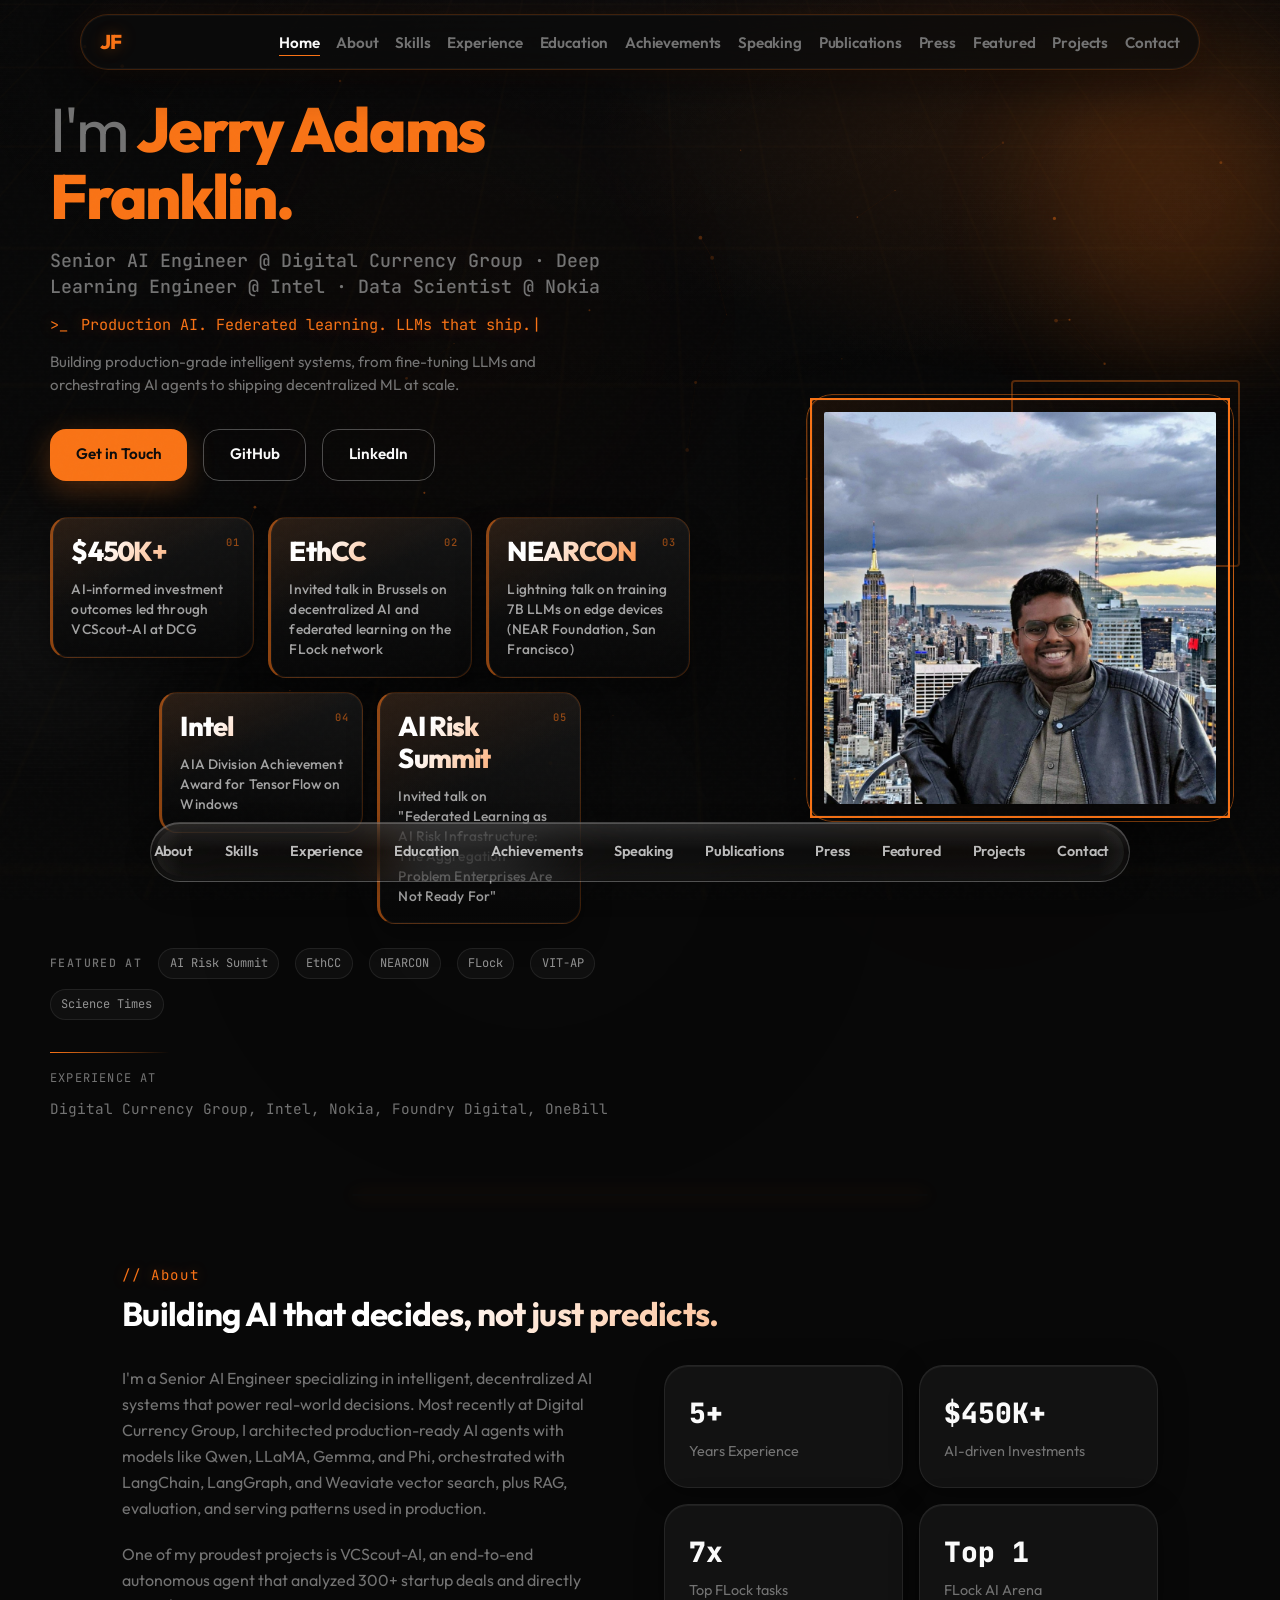
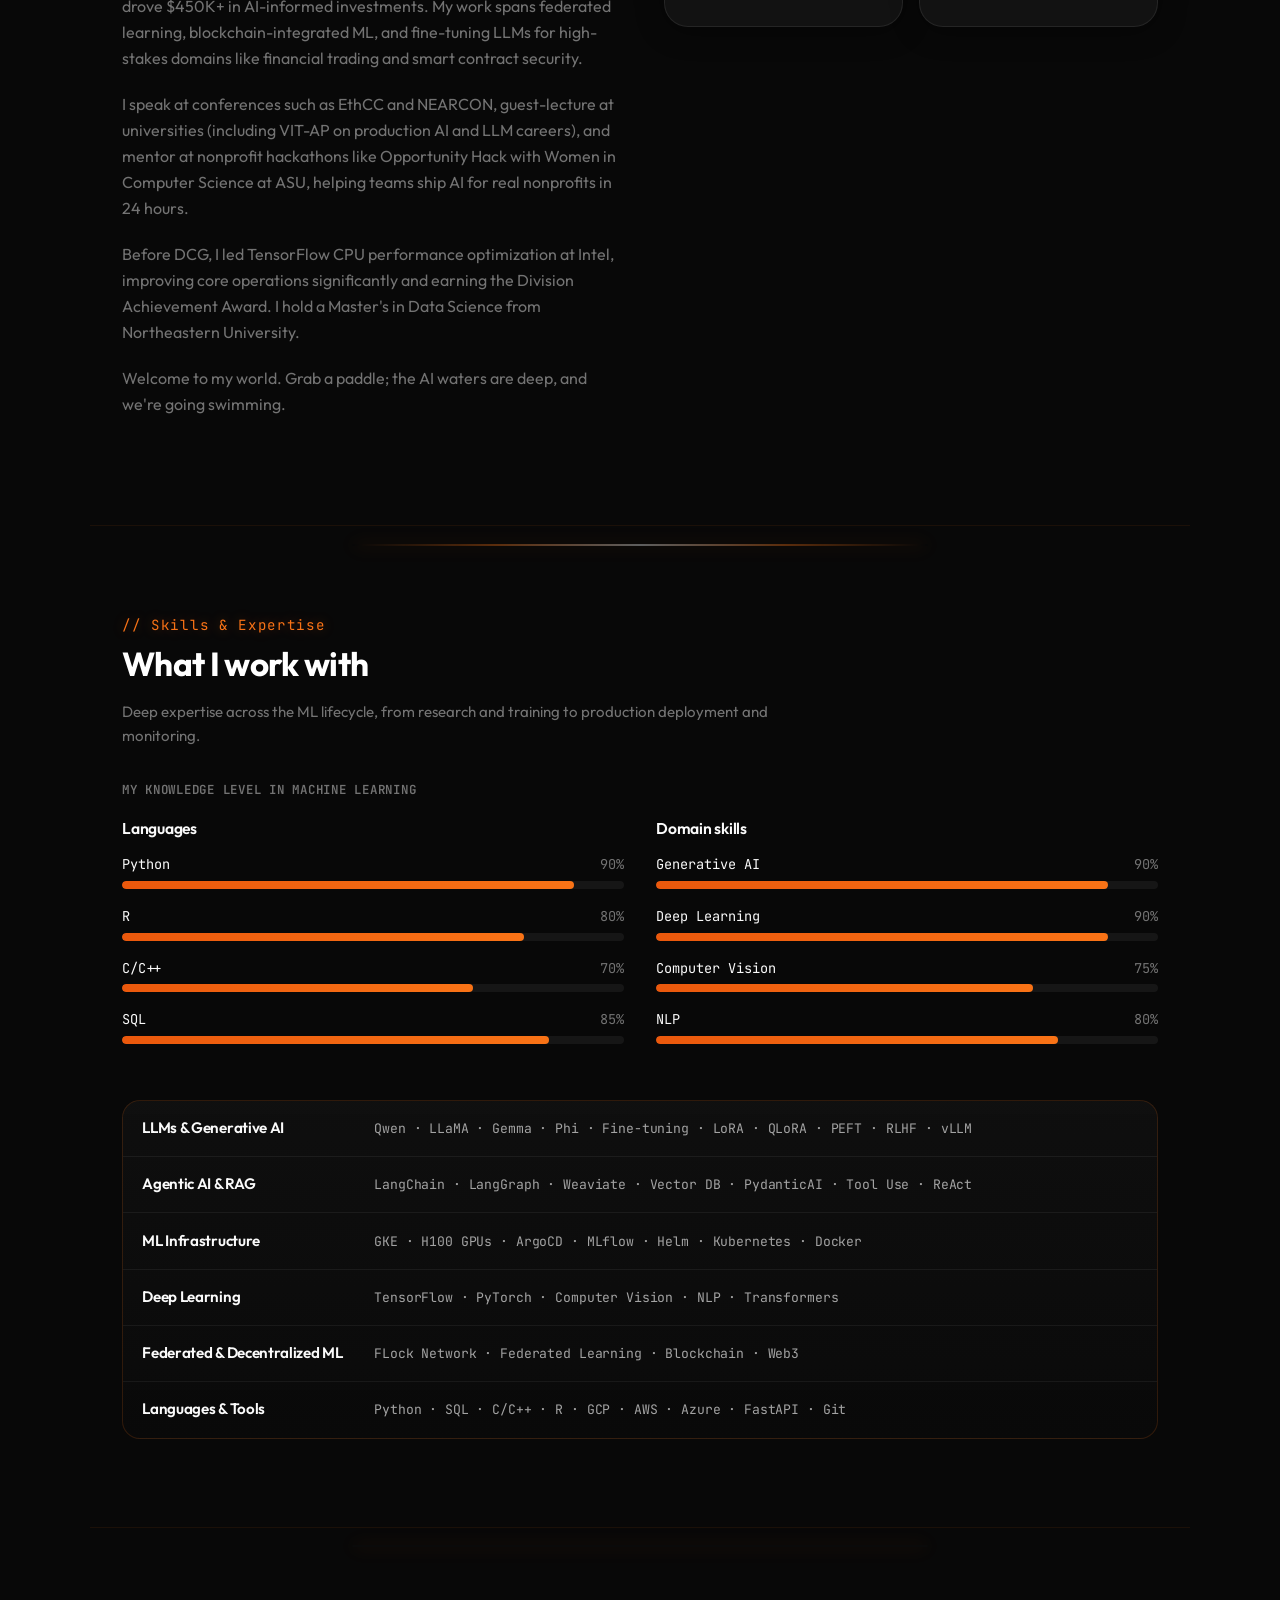
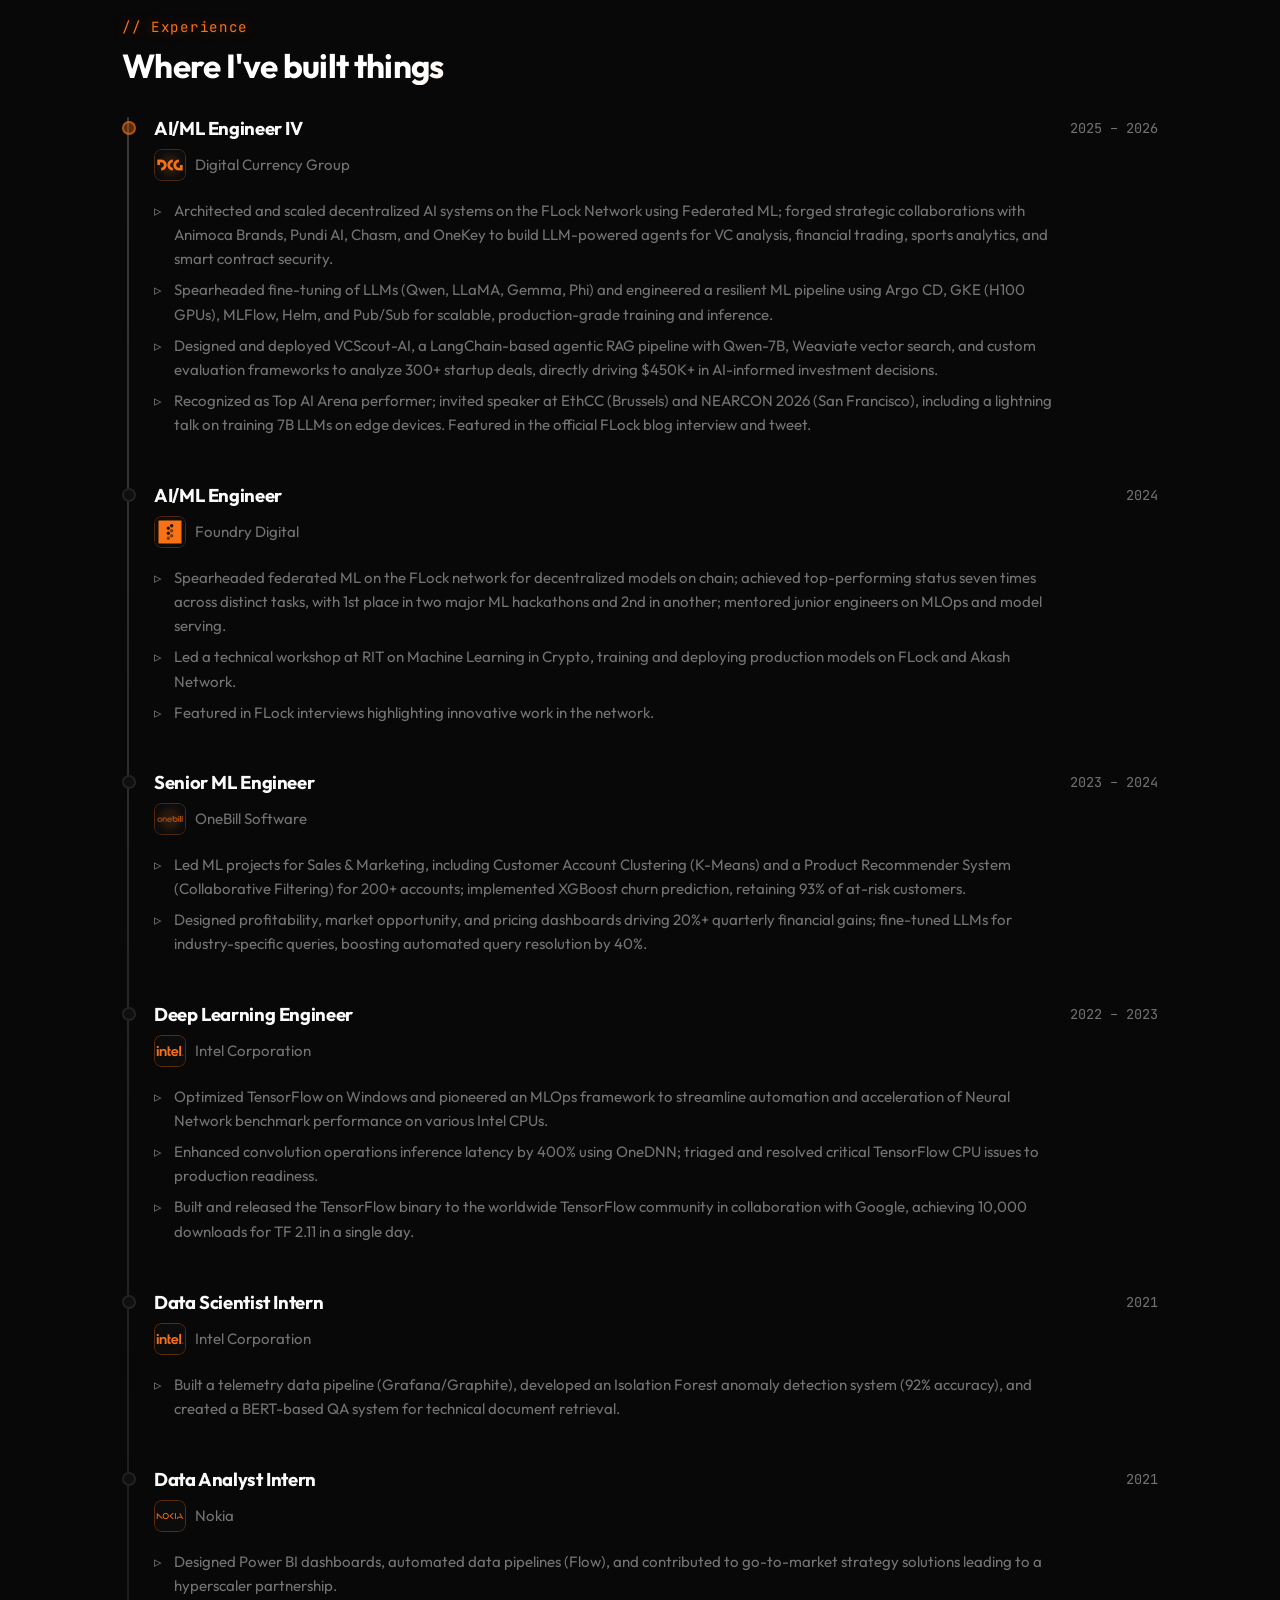
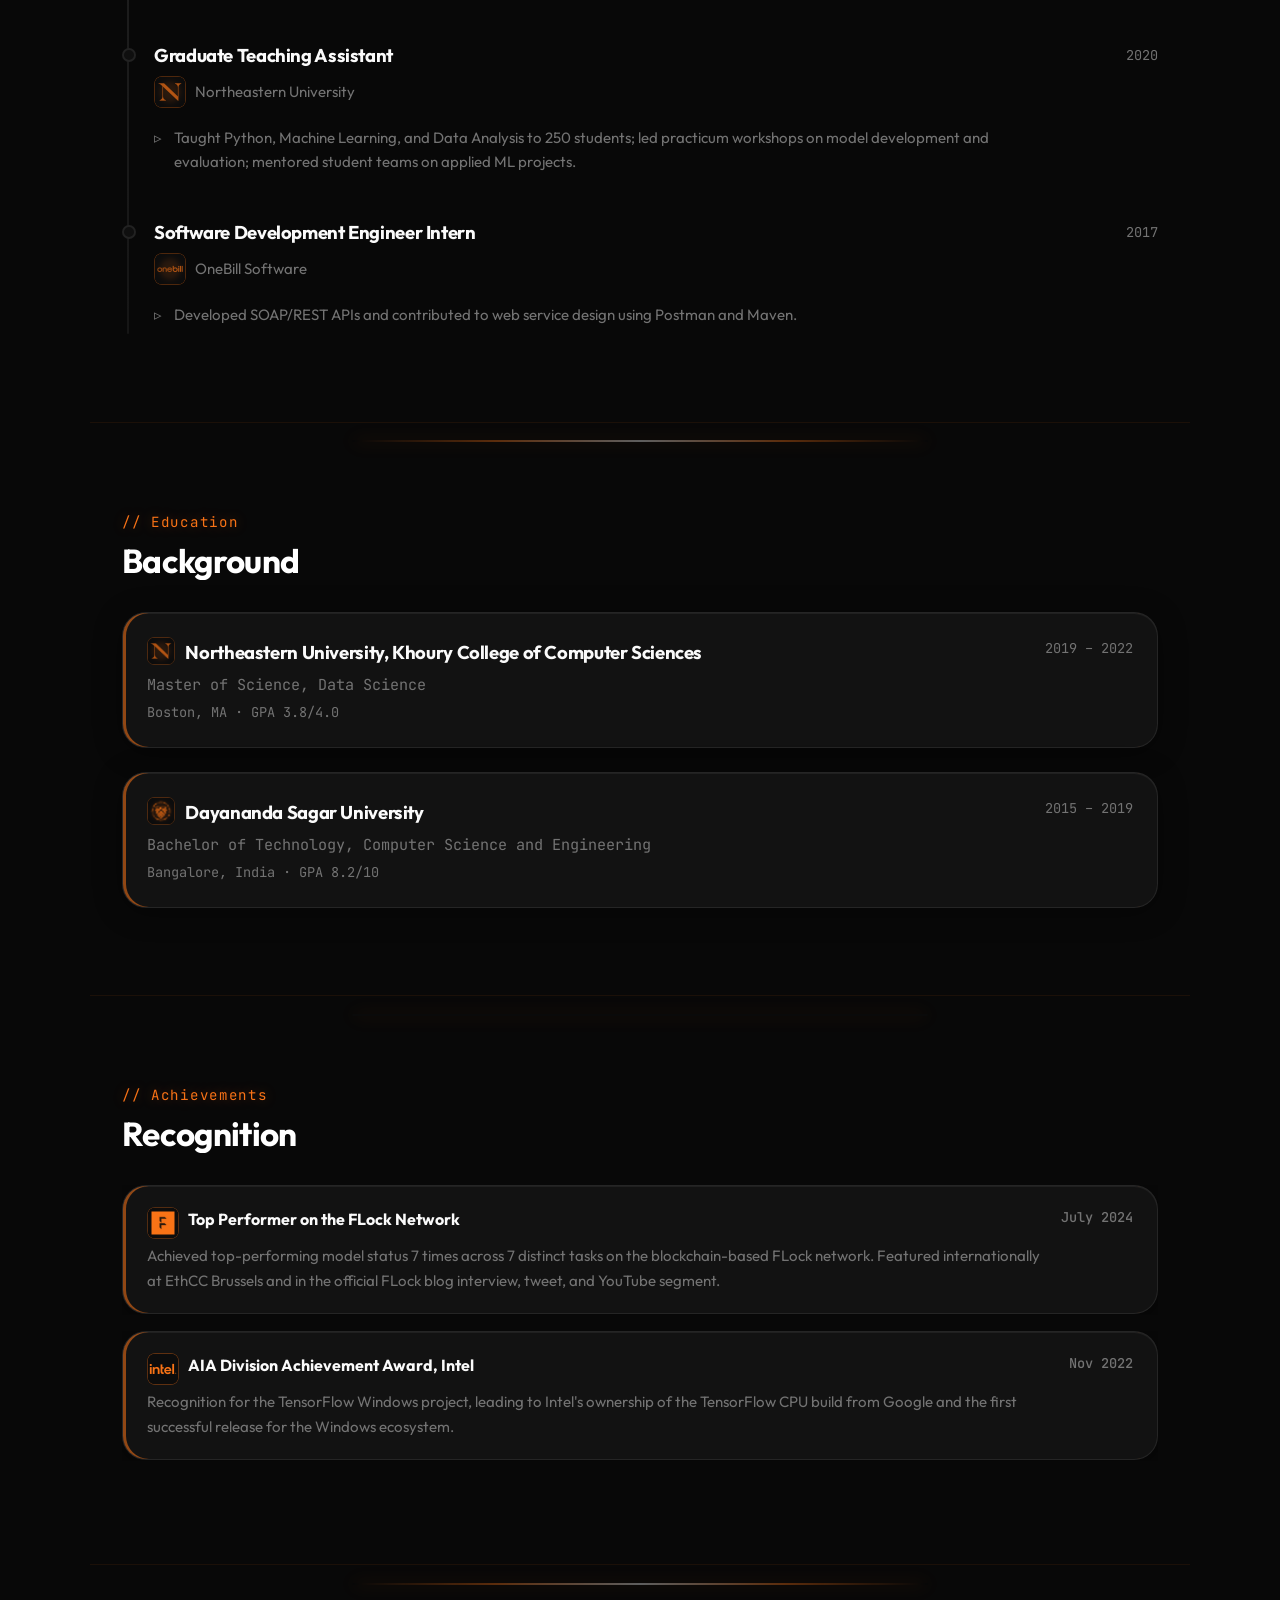
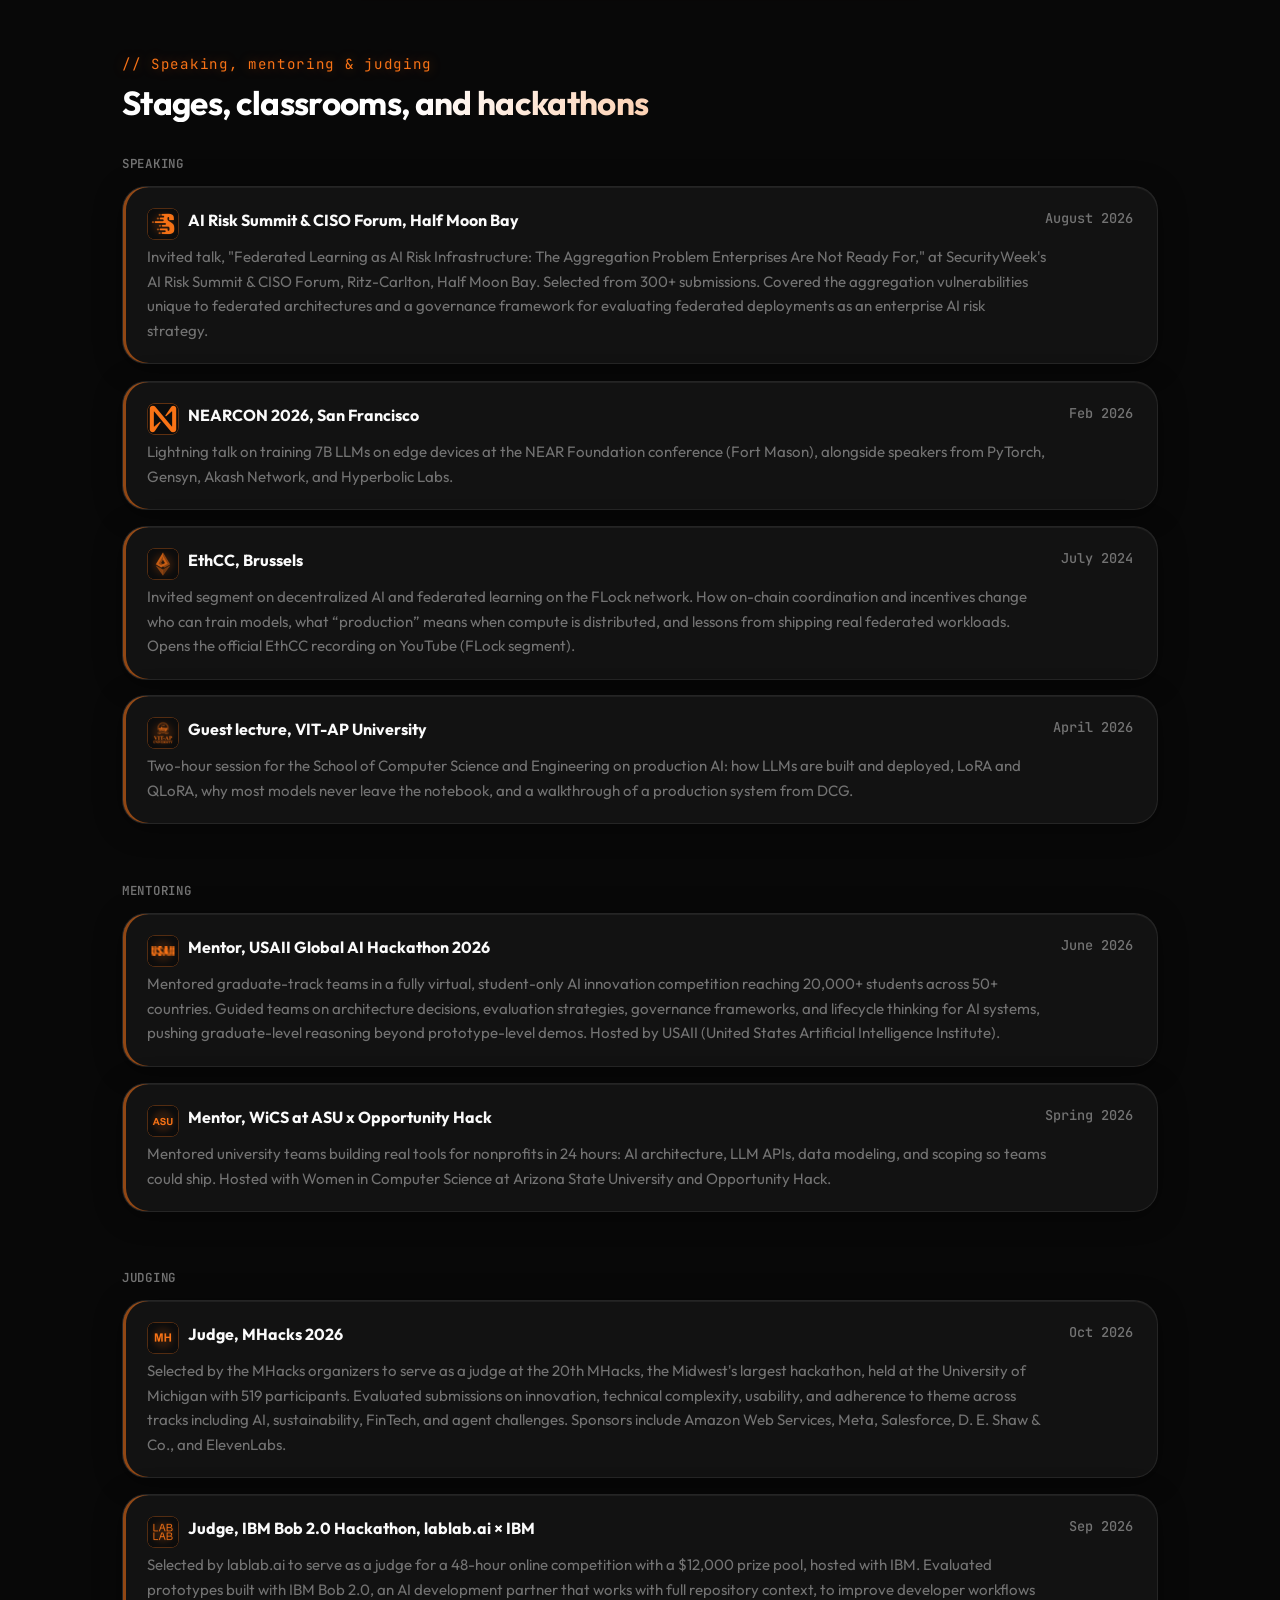
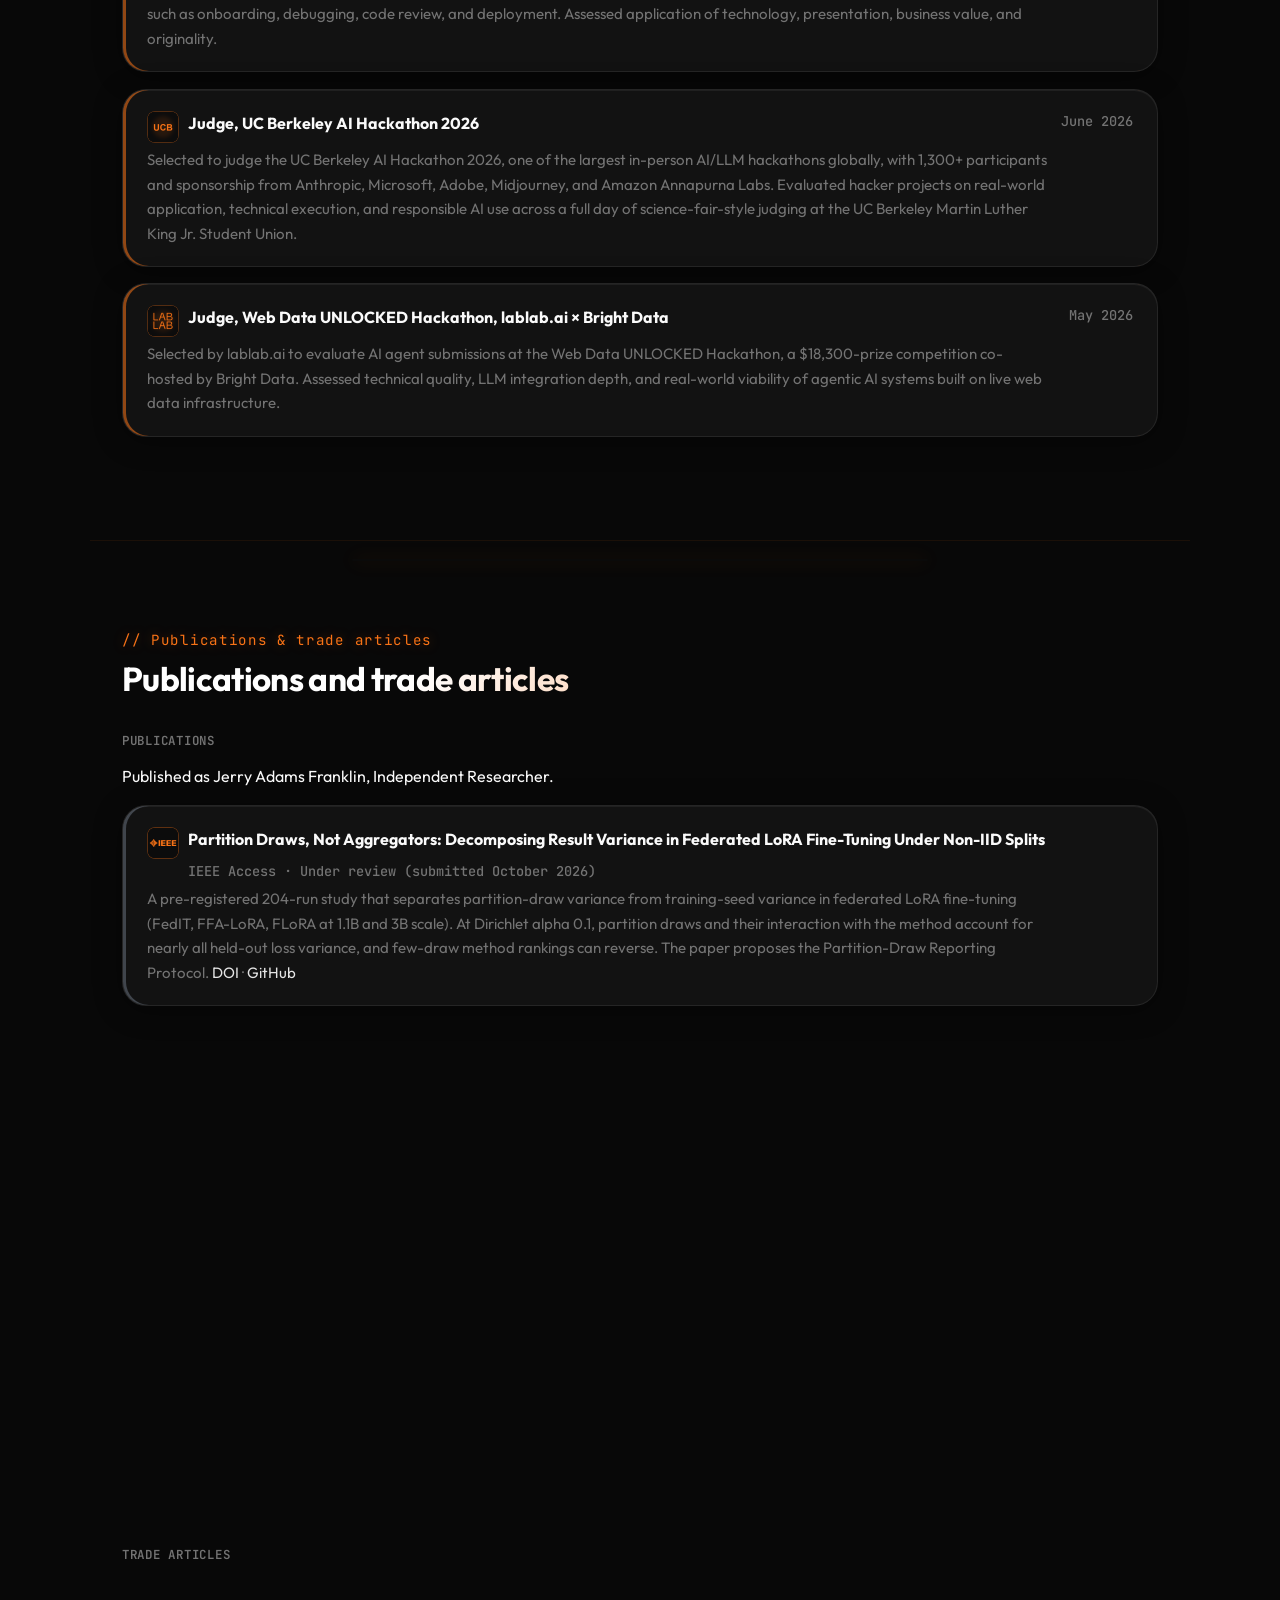
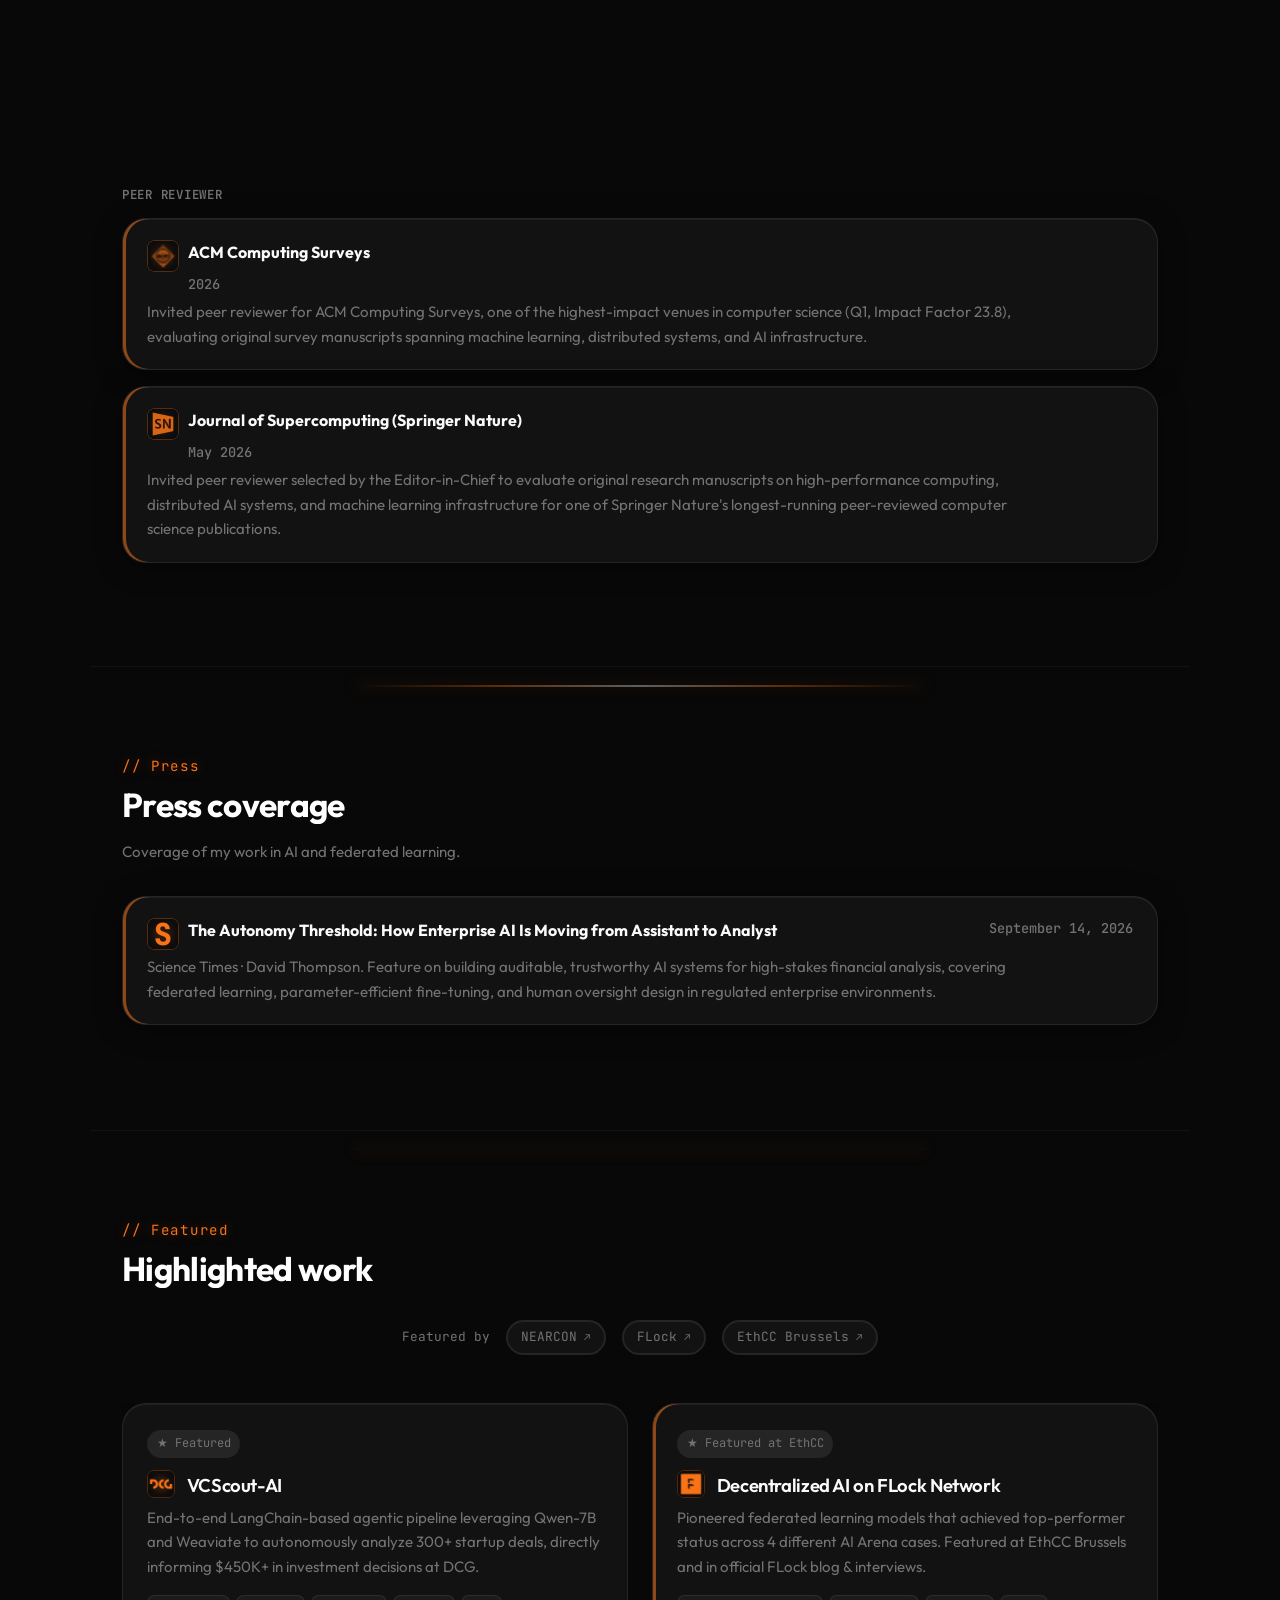
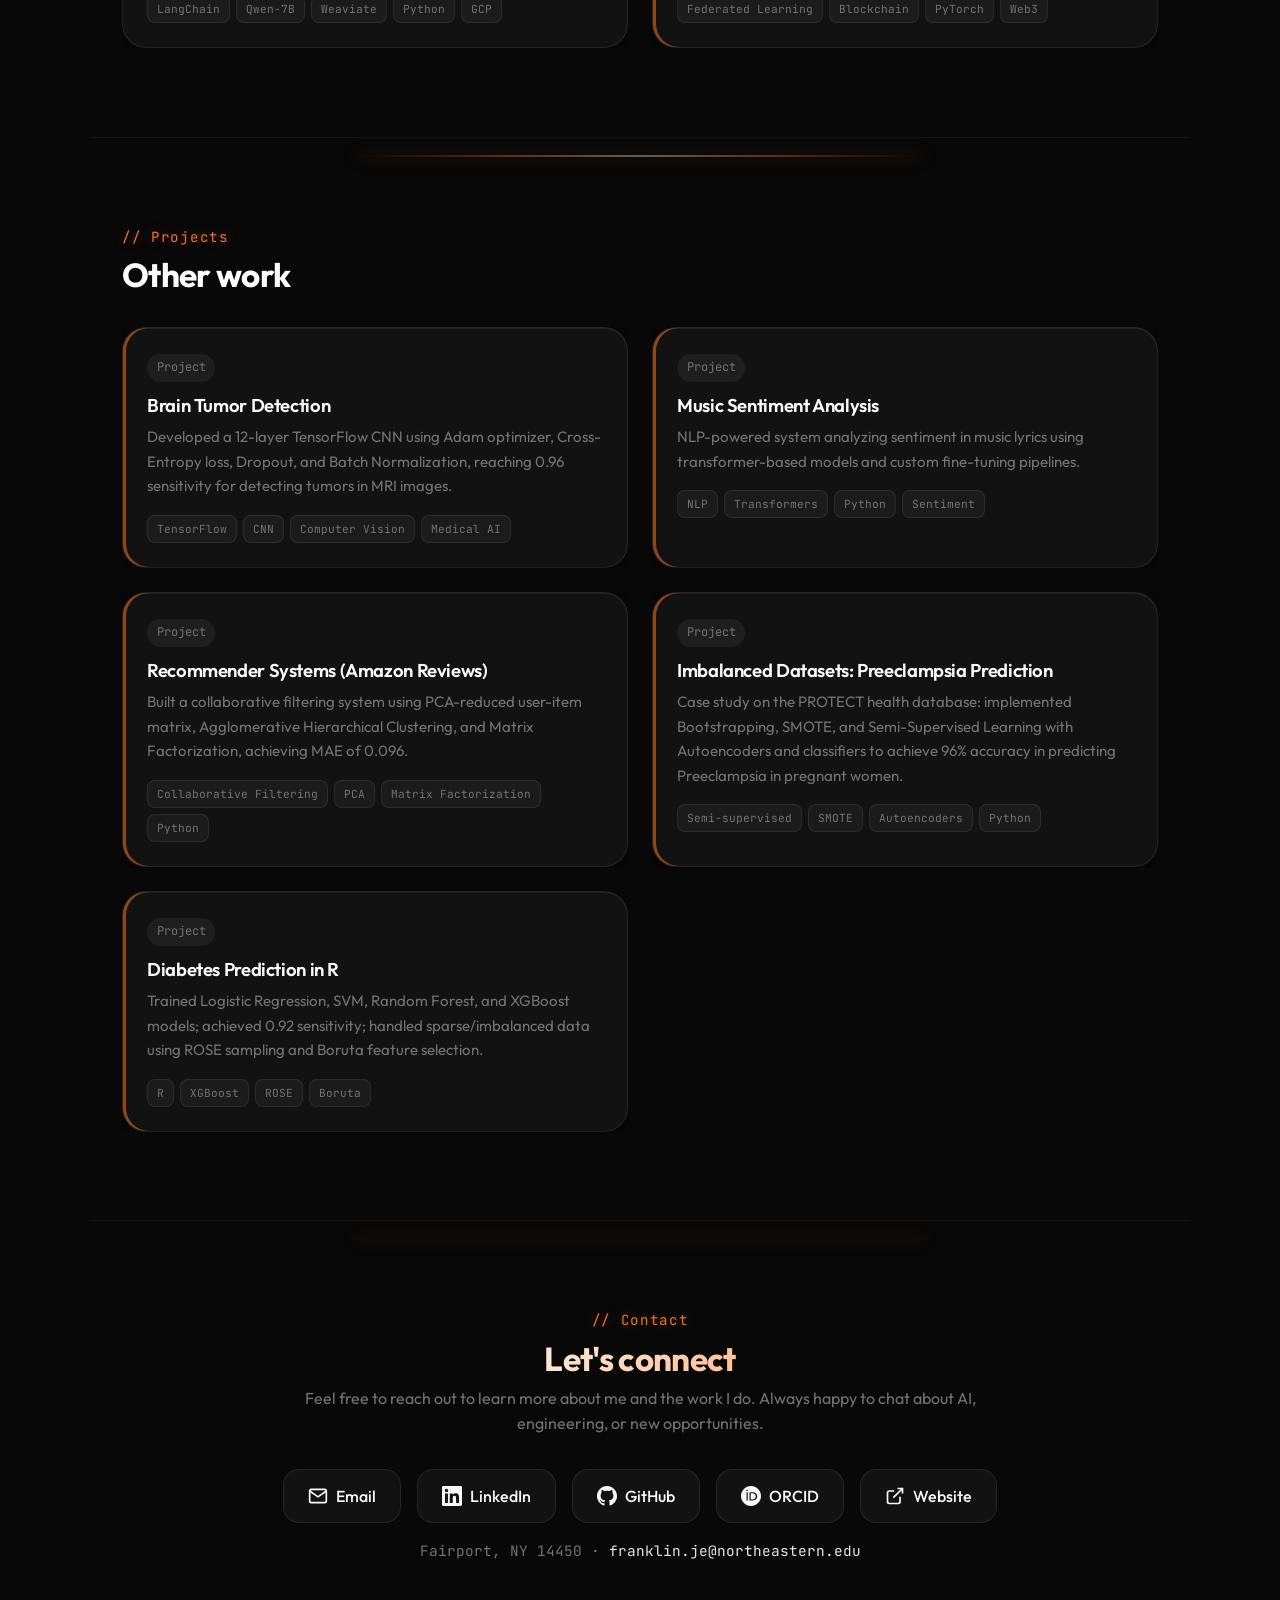
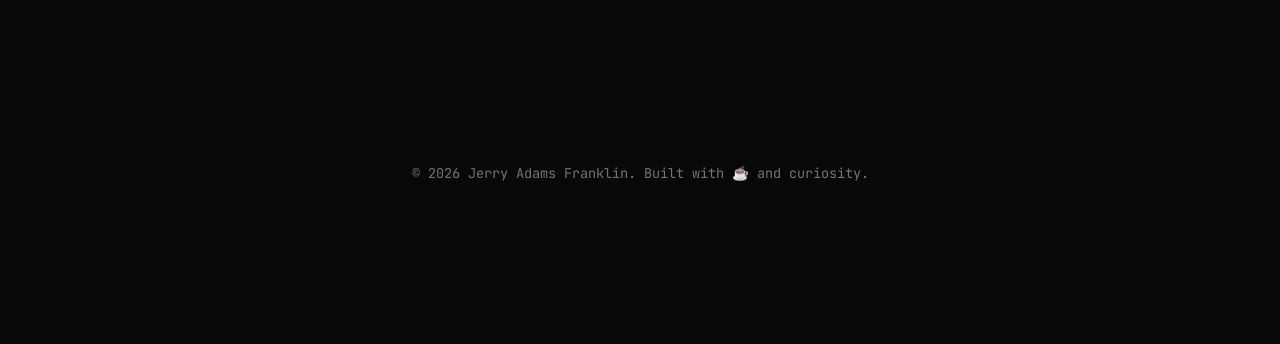
==== commit 3d05e675: "site: add IEEE Access paper; update phase-switching paper (Scientific Reports); add MHacks 2026 and " ====
--- a/index.html
+++ b/index.html
@@ -434,18 +434,18 @@
           <a href="https://www.linkedin.com/feed/update/urn:li:activity:7513304491606159360/" target="_blank" rel="noopener noreferrer" class="achievement-item anim-item">
             <div class="title">
               <img class="card-logo" src="assets/logos/mhacks.png" alt="" width="32" height="32" loading="lazy" decoding="async">
-              <span class="title-text">MHacks 2026</span>
+              <span class="title-text">Judge, MHacks 2026</span>
               <span class="date">Oct 2026</span>
             </div>
-            <p class="desc">Judge. University of Michigan, Duderstadt Center, Ann Arbor. Midwest's largest hackathon, 519 participants. Oct 2026</p>
+            <p class="desc">Selected by the MHacks organizers to serve as a judge at the 20th MHacks, the Midwest's largest hackathon, held at the University of Michigan with 519 participants. Evaluated submissions on innovation, technical complexity, usability, and adherence to theme across tracks including AI, sustainability, FinTech, and agent challenges. Sponsors include Amazon Web Services, Meta, Salesforce, D. E. Shaw &amp; Co., and ElevenLabs.</p>
           </a>
           <a href="https://www.linkedin.com/feed/update/urn:li:activity:7508588834239102977/" target="_blank" rel="noopener noreferrer" class="achievement-item anim-item">
             <div class="title">
               <img class="card-logo" src="assets/logos/lablab.png" alt="" width="32" height="32" loading="lazy" decoding="async">
-              <span class="title-text">IBM Bob 2.0 Hackathon</span>
+              <span class="title-text">Judge, IBM Bob 2.0 Hackathon, lablab.ai × IBM</span>
               <span class="date">Sep 2026</span>
             </div>
-            <p class="desc">Judge. Online 48-hour hackathon hosted by lablab.ai with IBM. Sep 2026</p>
+            <p class="desc">Selected by lablab.ai to serve as a judge for a 48-hour online competition with a $12,000 prize pool, hosted with IBM. Evaluated prototypes built with IBM Bob 2.0, an AI development partner that works with full repository context, to improve developer workflows such as onboarding, debugging, code review, and deployment. Assessed application of technology, presentation, business value, and originality.</p>
           </a>
           <a href="https://ai.hackberkeley.org/" target="_blank" rel="noopener noreferrer" class="achievement-item anim-item">
             <div class="title">
@@ -482,24 +482,24 @@
               <span class="title-text">Partition Draws, Not Aggregators: Decomposing Result Variance in Federated LoRA Fine-Tuning Under Non-IID Splits</span>
               <span class="date">IEEE Access · Under review (submitted October 2026)</span>
             </div>
-            <p class="desc">A pre-registered 204-run study that separates partition-draw variance from training-seed variance in federated LoRA fine-tuning (FedIT, FFA-LoRA, FLoRA at 1.1B and 3B scale). At Dirichlet alpha 0.1, partition draws and their interaction with the method account for nearly all held-out loss variance, and few-draw method rankings can reverse. The paper proposes the Partition-Draw Reporting Protocol. <a href="https://doi.org/10.5281/zenodo.22861074" target="_blank" rel="noopener noreferrer">Code &amp; data</a> · <a href="https://github.com/jerryadamsfranklin/fedlora-partition-variance" target="_blank" rel="noopener noreferrer">GitHub</a></p>
+            <p class="desc">A pre-registered 204-run study that separates partition-draw variance from training-seed variance in federated LoRA fine-tuning (FedIT, FFA-LoRA, FLoRA at 1.1B and 3B scale). At Dirichlet alpha 0.1, partition draws and their interaction with the method account for nearly all held-out loss variance, and few-draw method rankings can reverse. The paper proposes the Partition-Draw Reporting Protocol. <a href="https://doi.org/10.5281/zenodo.22861074" target="_blank" rel="noopener noreferrer">DOI</a> · <a href="https://github.com/jerryadamsfranklin/fedlora-partition-variance" target="_blank" rel="noopener noreferrer">GitHub</a></p>
           </div>
           <div class="achievement-item anim-item achievement-item-static">
             <div class="title">
+              <img class="card-logo" src="assets/logos/springer.png" alt="" width="32" height="32" loading="lazy" decoding="async">
+              <span class="title-text">A Measured Communication-Quality Frontier for Federated LoRA Fine-Tuning with Adaptive Phase-Switching</span>
+              <span class="date">Scientific Reports · Under review (arXiv:2609.13512)</span>
+            </div>
+            <p class="desc">Measures per-round upload and download bytes for five federated LoRA protocols against held-out instruction-following loss and maps the resulting communication-quality frontier. The proposed ReverseAdaptive aggregator learns both LoRA factors, then freezes one once training-loss improvement plateaus, and sits at the frontier's knee: 40.5% less measured round-trip communication than FLoRA at a held-out loss cost of 0.0063. The same threshold transfers to LLaMA-3.2-3B without retuning, saving 30.0% communication. <a href="https://arxiv.org/abs/2609.13512" target="_blank" rel="noopener noreferrer">arXiv</a> · <a href="https://doi.org/10.5281/zenodo.23309301" target="_blank" rel="noopener noreferrer">DOI</a> · <a href="https://github.com/jerryadamsfranklin/fedlora-protocols" target="_blank" rel="noopener noreferrer">GitHub</a></p>
+          </div>
+          <div class="achievement-item anim-item achievement-item-static">
+            <div class="title">
               <img class="card-logo" src="assets/logos/peerj.png" alt="" width="32" height="32" loading="lazy" decoding="async">
               <span class="title-text">Fine-Tuning Large Language Models in Resource-Constrained Environments: Methods and Trade-offs</span>
-              <span class="date">Under review</span>
+              <span class="date">PeerJ Computer Science · Under review</span>
             </div>
             <p class="desc">This survey examines practical approaches to fine-tuning large language models under realistic hardware limitations. It covers parameter-efficient fine-tuning methods including LoRA and its variants, quantization techniques such as QLoRA and GPTQ, memory optimization strategies, and federated learning approaches for distributed training. The paper synthesizes empirical findings across these methods and proposes a decision framework for selecting appropriate configurations under varying resource constraints. Currently under peer review at PeerJ Computer Science (Q1).</p>
           </div>
-          <a href="https://arxiv.org/abs/2609.13512" target="_blank" rel="noopener noreferrer" class="achievement-item anim-item achievement-item-source-arxiv" aria-label="Adaptive Phase-Switching for Communication-Efficient Federated LoRA Fine-Tuning, arXiv preprint">
-            <div class="title">
-              <img class="card-logo" src="assets/logos/arxiv.png" alt="" width="32" height="32" loading="lazy" decoding="async">
-              <span class="title-text">Adaptive Phase-Switching for Communication-Efficient Federated LoRA Fine-Tuning</span>
-              <span class="date">arXiv preprint · Preprint</span>
-            </div>
-            <p class="desc">This paper introduces a bidirectional B-only protocol for federated LoRA fine-tuning that tracks per-round upload and download bytes explicitly, and ReverseAdaptive, an aggregator that switches between FLoRA and FFA-LoRA based on a loss-improvement plateau signal. On TinyLlama-1.1B-Chat with Alpaca, ReverseAdaptive attains 40.5% measured round-trip communication savings over FLoRA at a held-out instruction-following loss cost of 0.0063. At LLaMA-3.2-3B the measured savings are 30.0 &plusmn; 4.0% across three seeds, and all federated methods cluster within 0.4 percentage points on MMLU, ARC-Easy, BoolQ, and HellaSwag. Preprint on arXiv (arXiv:2609.13512).</p>
-          </a>
         </div>
       </div>
       <div class="writing-block">
--- a/assets/css/site.css
+++ b/assets/css/site.css
@@ -4515,6 +4515,19 @@
       text-align: right;
       white-space: nowrap;
     }
+    /* Publications: venue/status can be long — stack under the title so cards stay uniform */
+    #publications .achievement-item .title:has(.card-logo) {
+      grid-template-columns: auto minmax(0, 1fr);
+    }
+    #publications .achievement-item .title:has(.card-logo) .date {
+      grid-column: 2;
+      grid-row: 2;
+      justify-self: start;
+      text-align: left;
+      white-space: normal;
+      line-height: 1.45;
+      max-width: 42rem;
+    }
     @media (max-width: 640px) {
       .achievement-item .title:has(.card-logo) {
         grid-template-columns: auto minmax(0, 1fr);
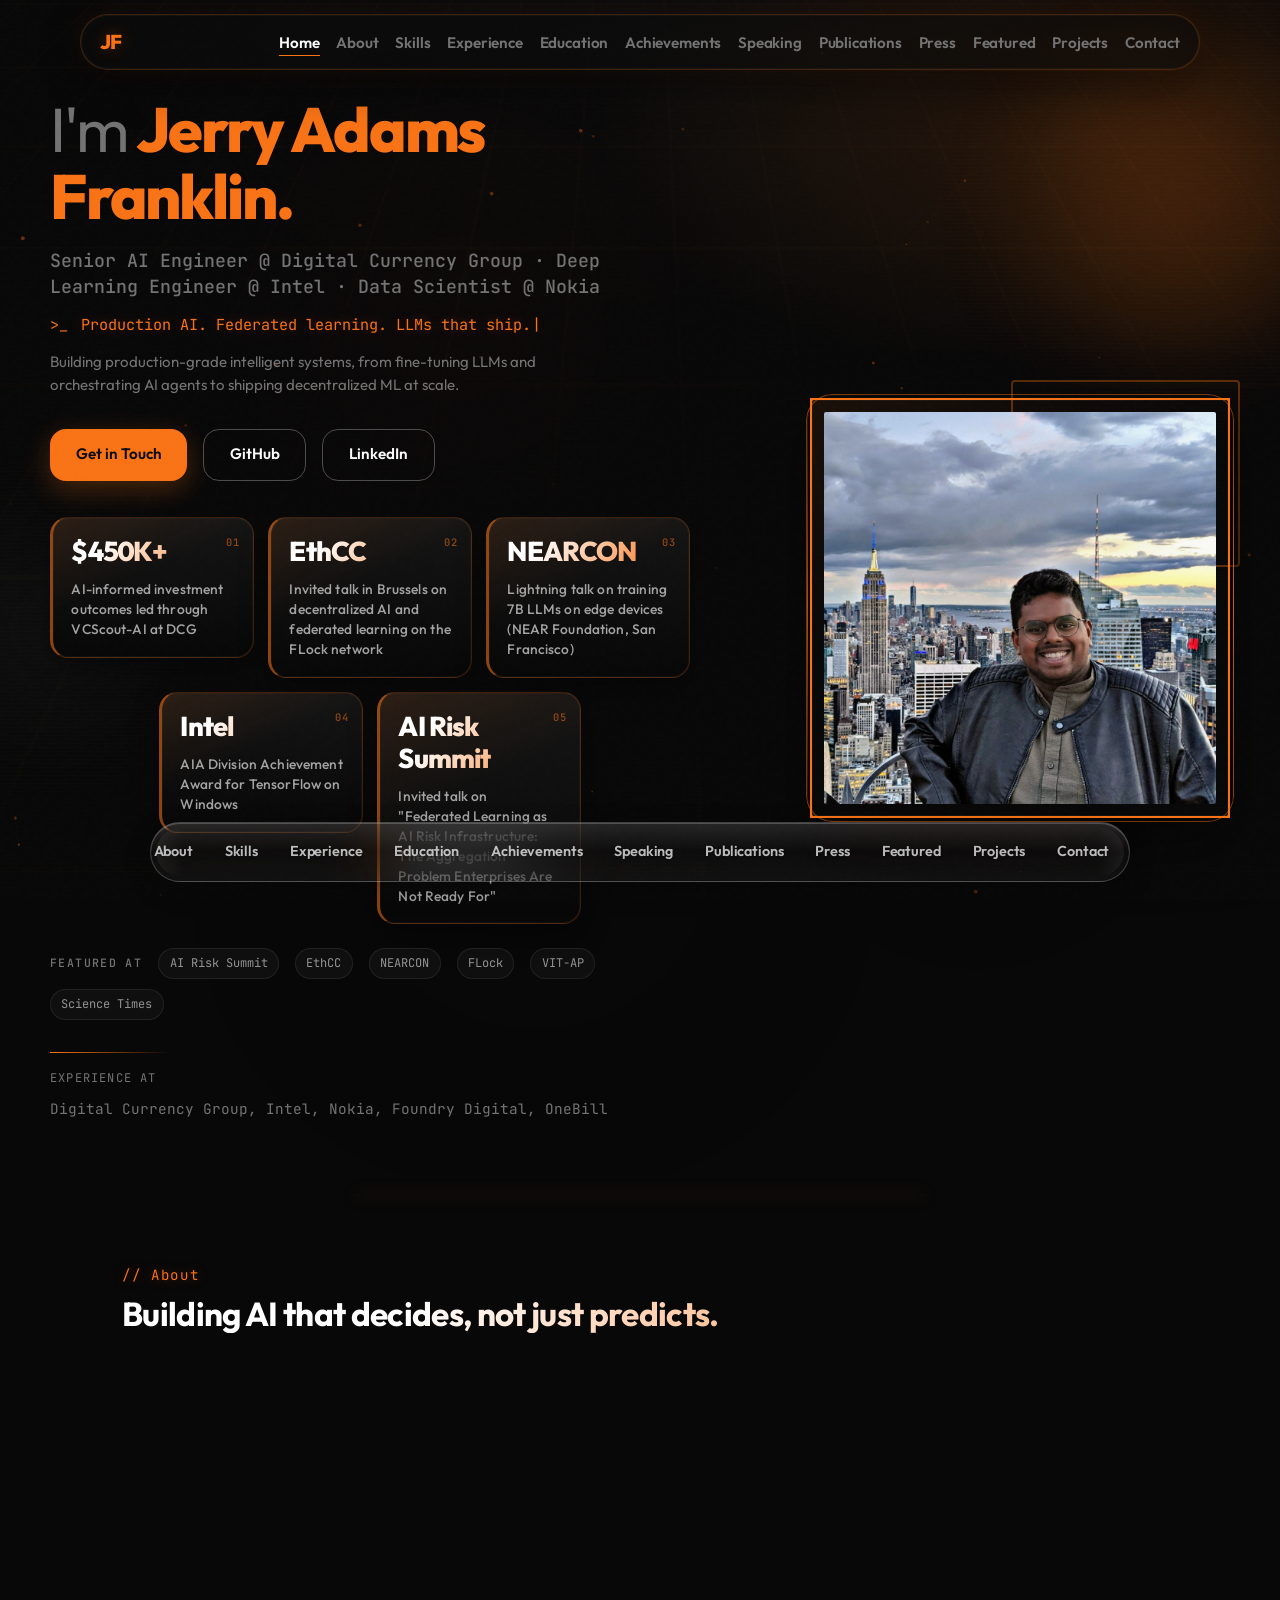
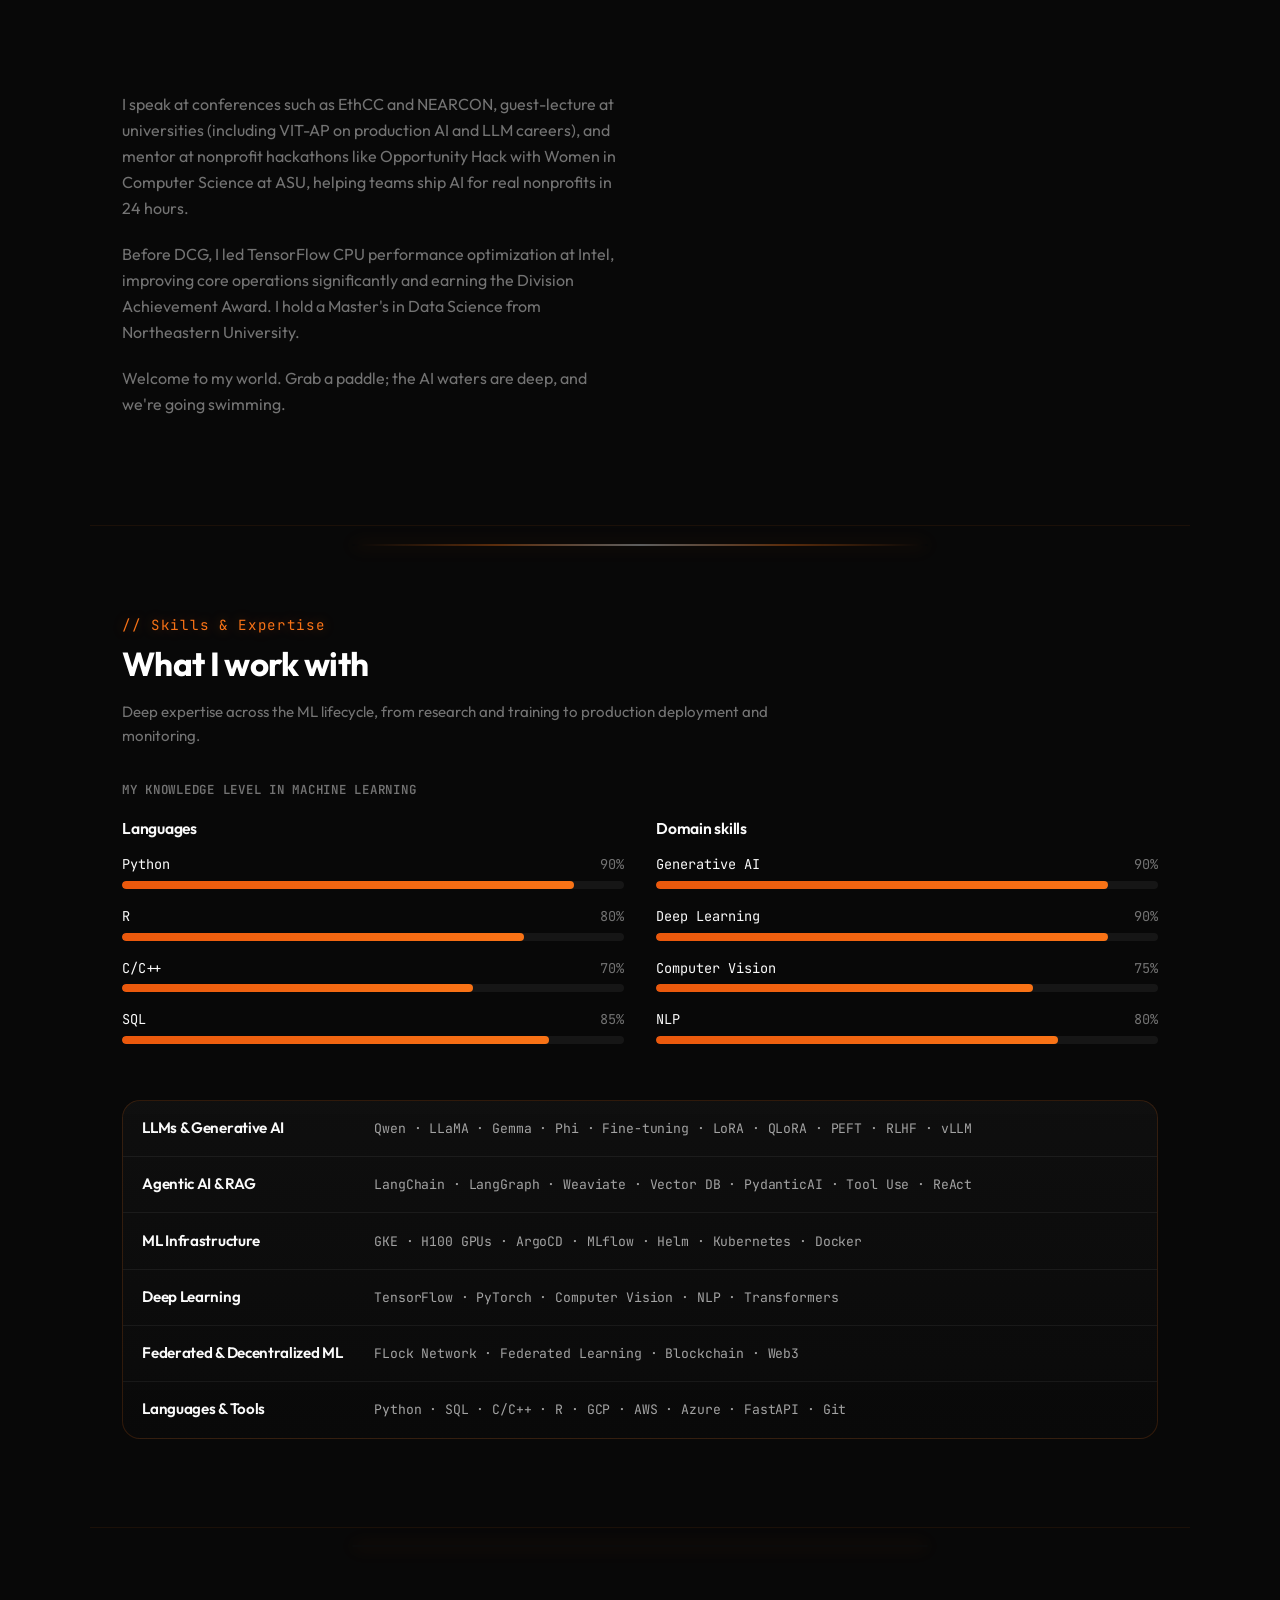
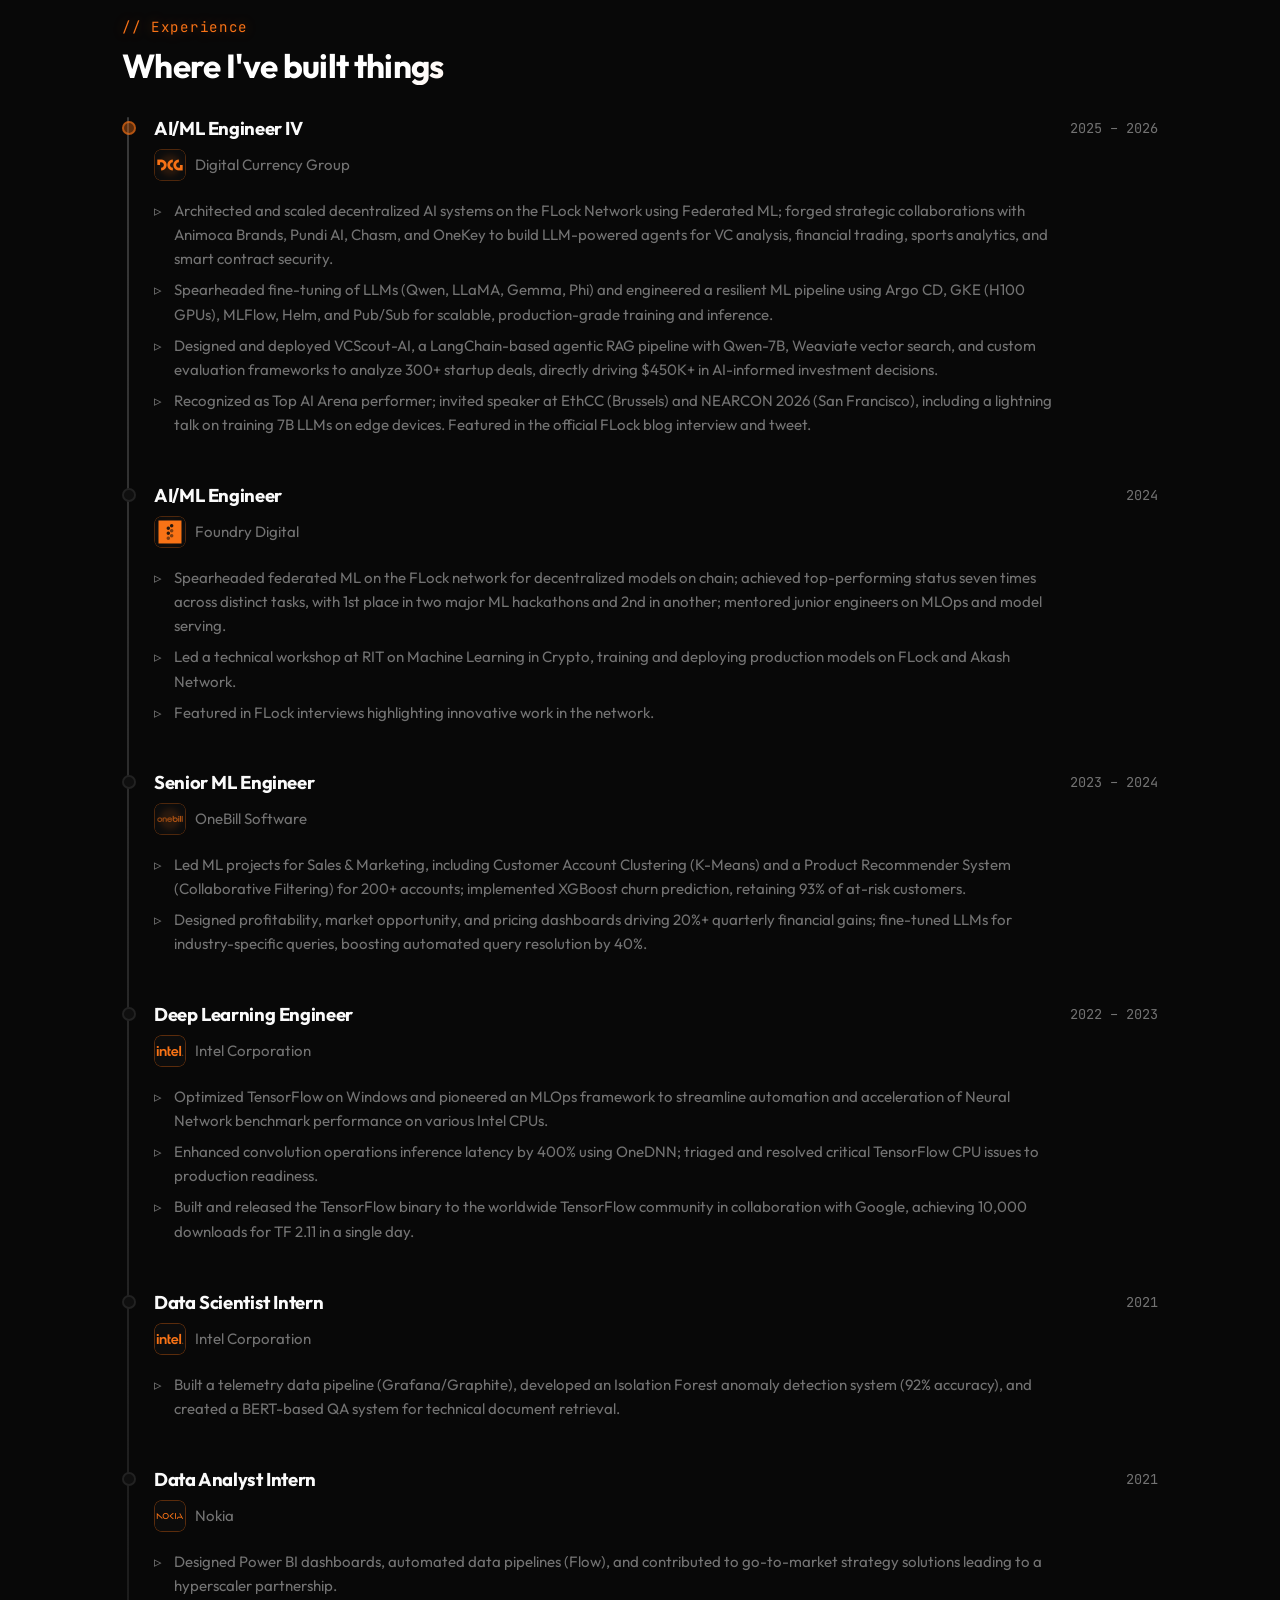
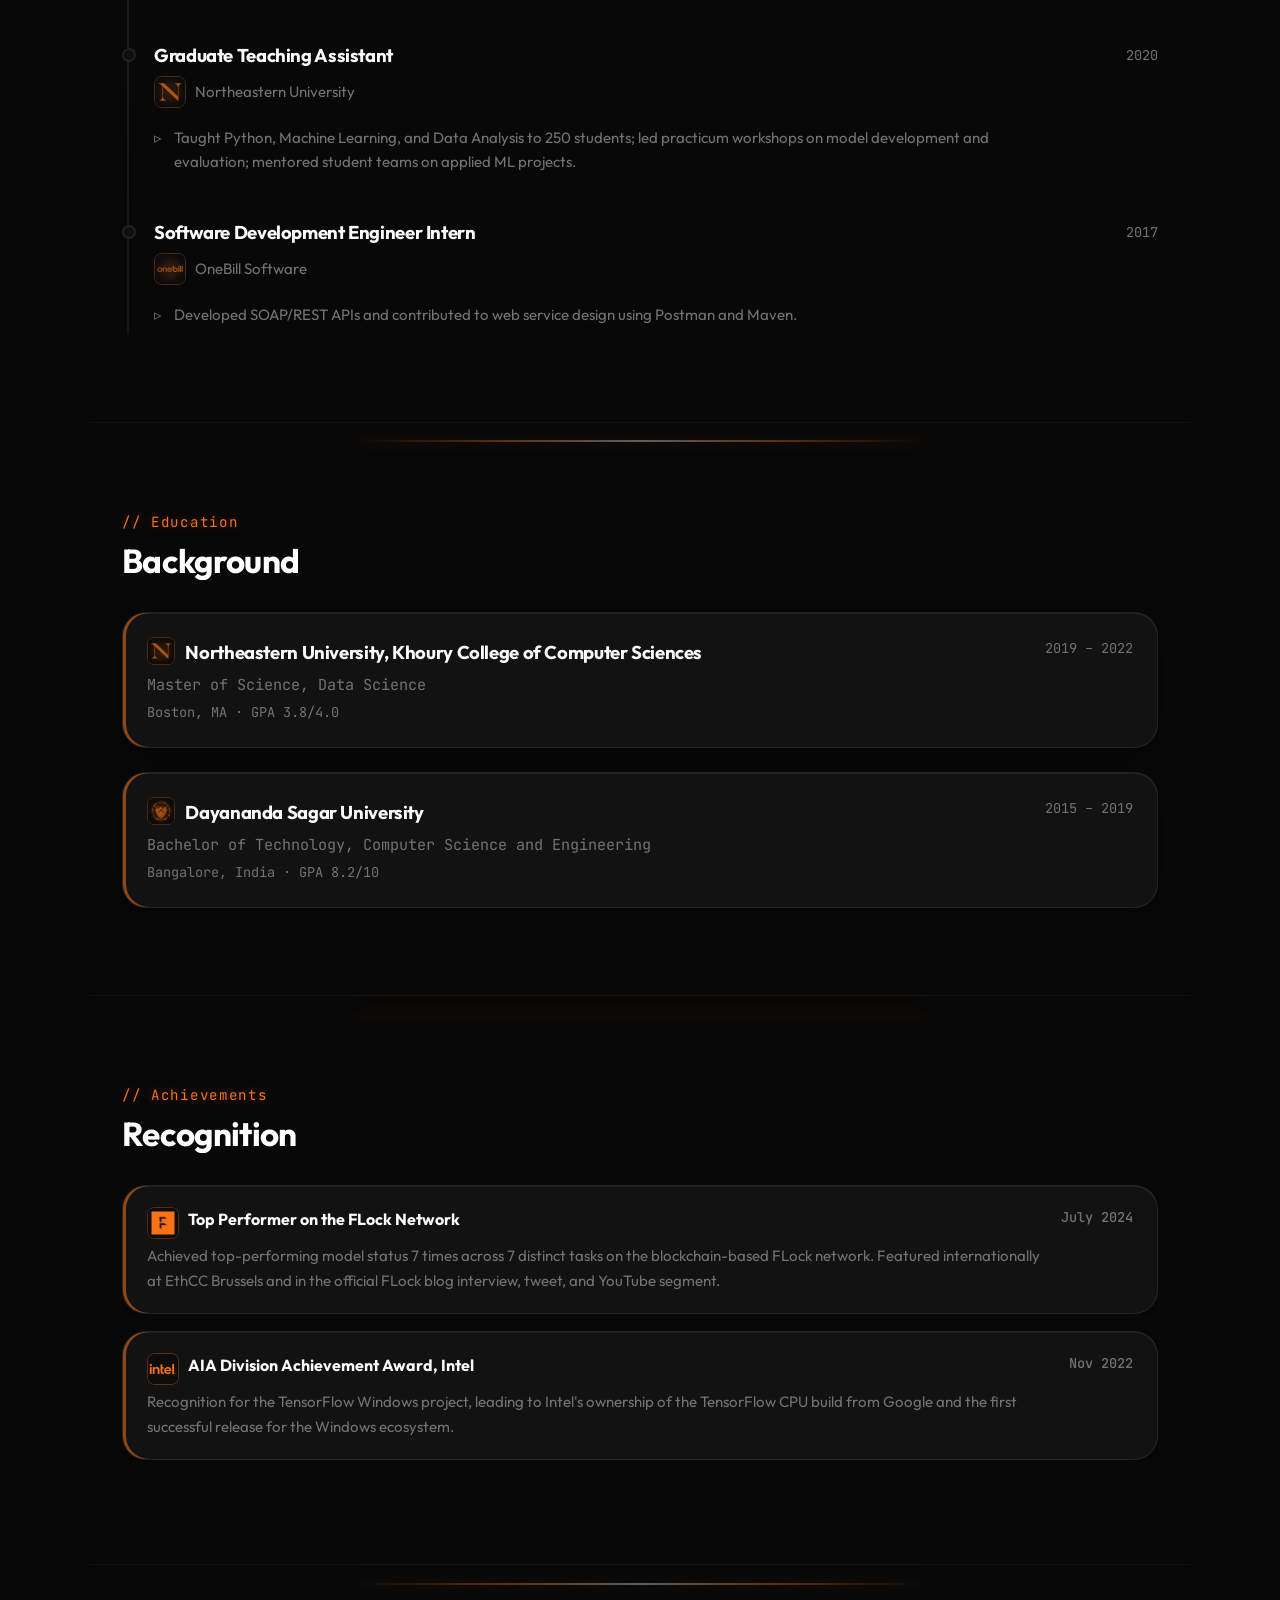
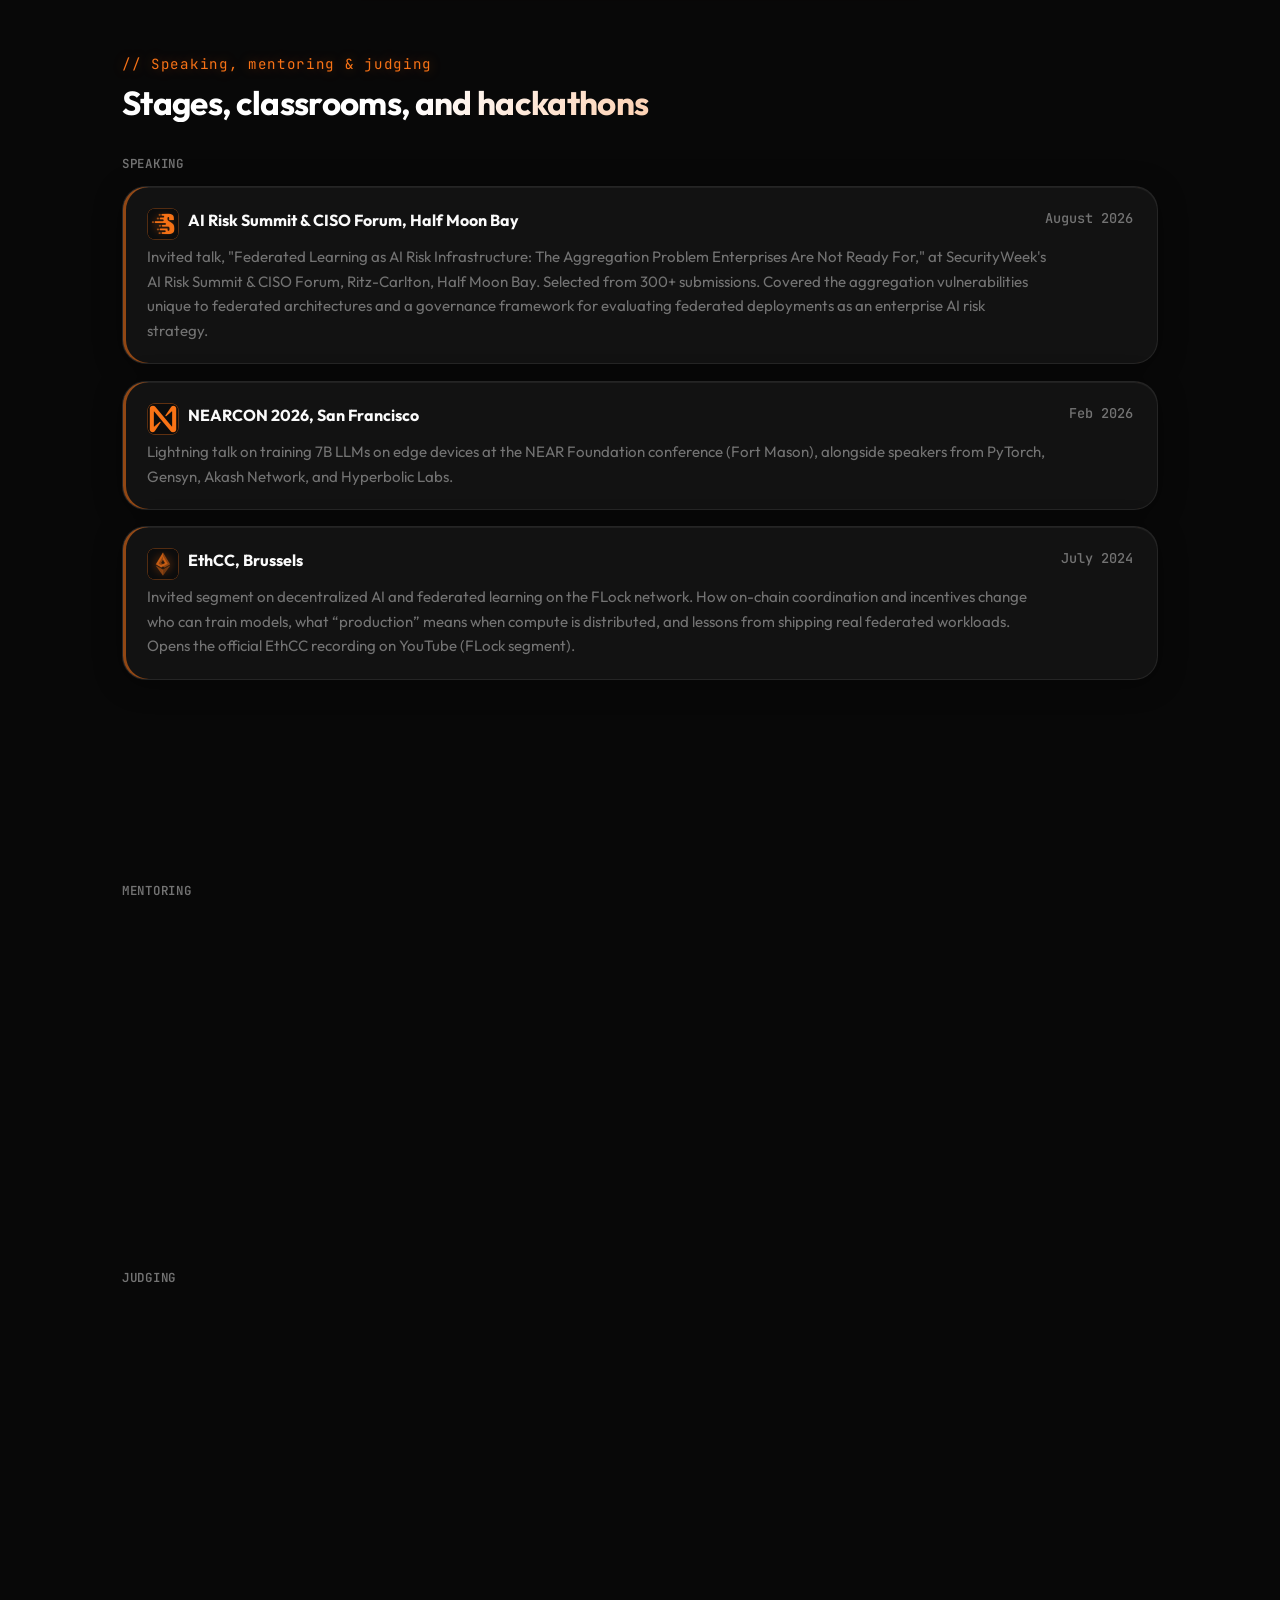
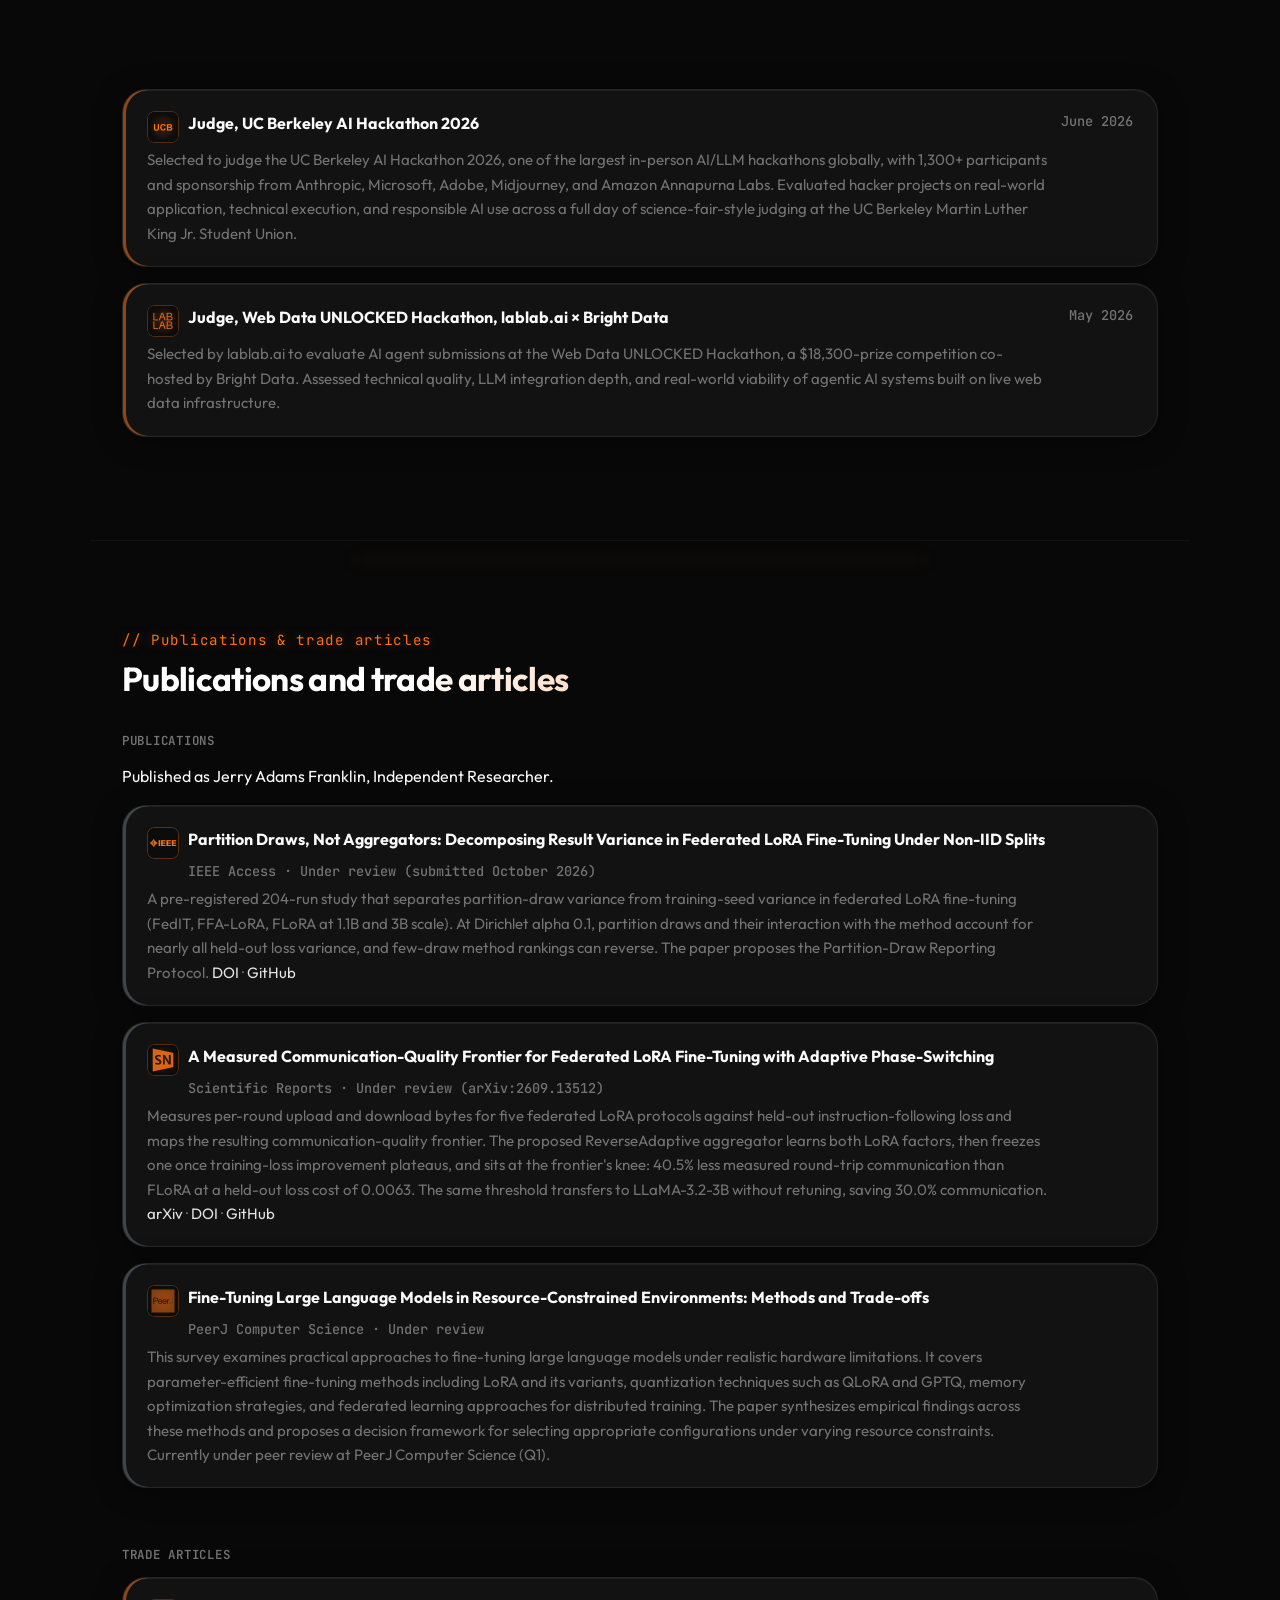
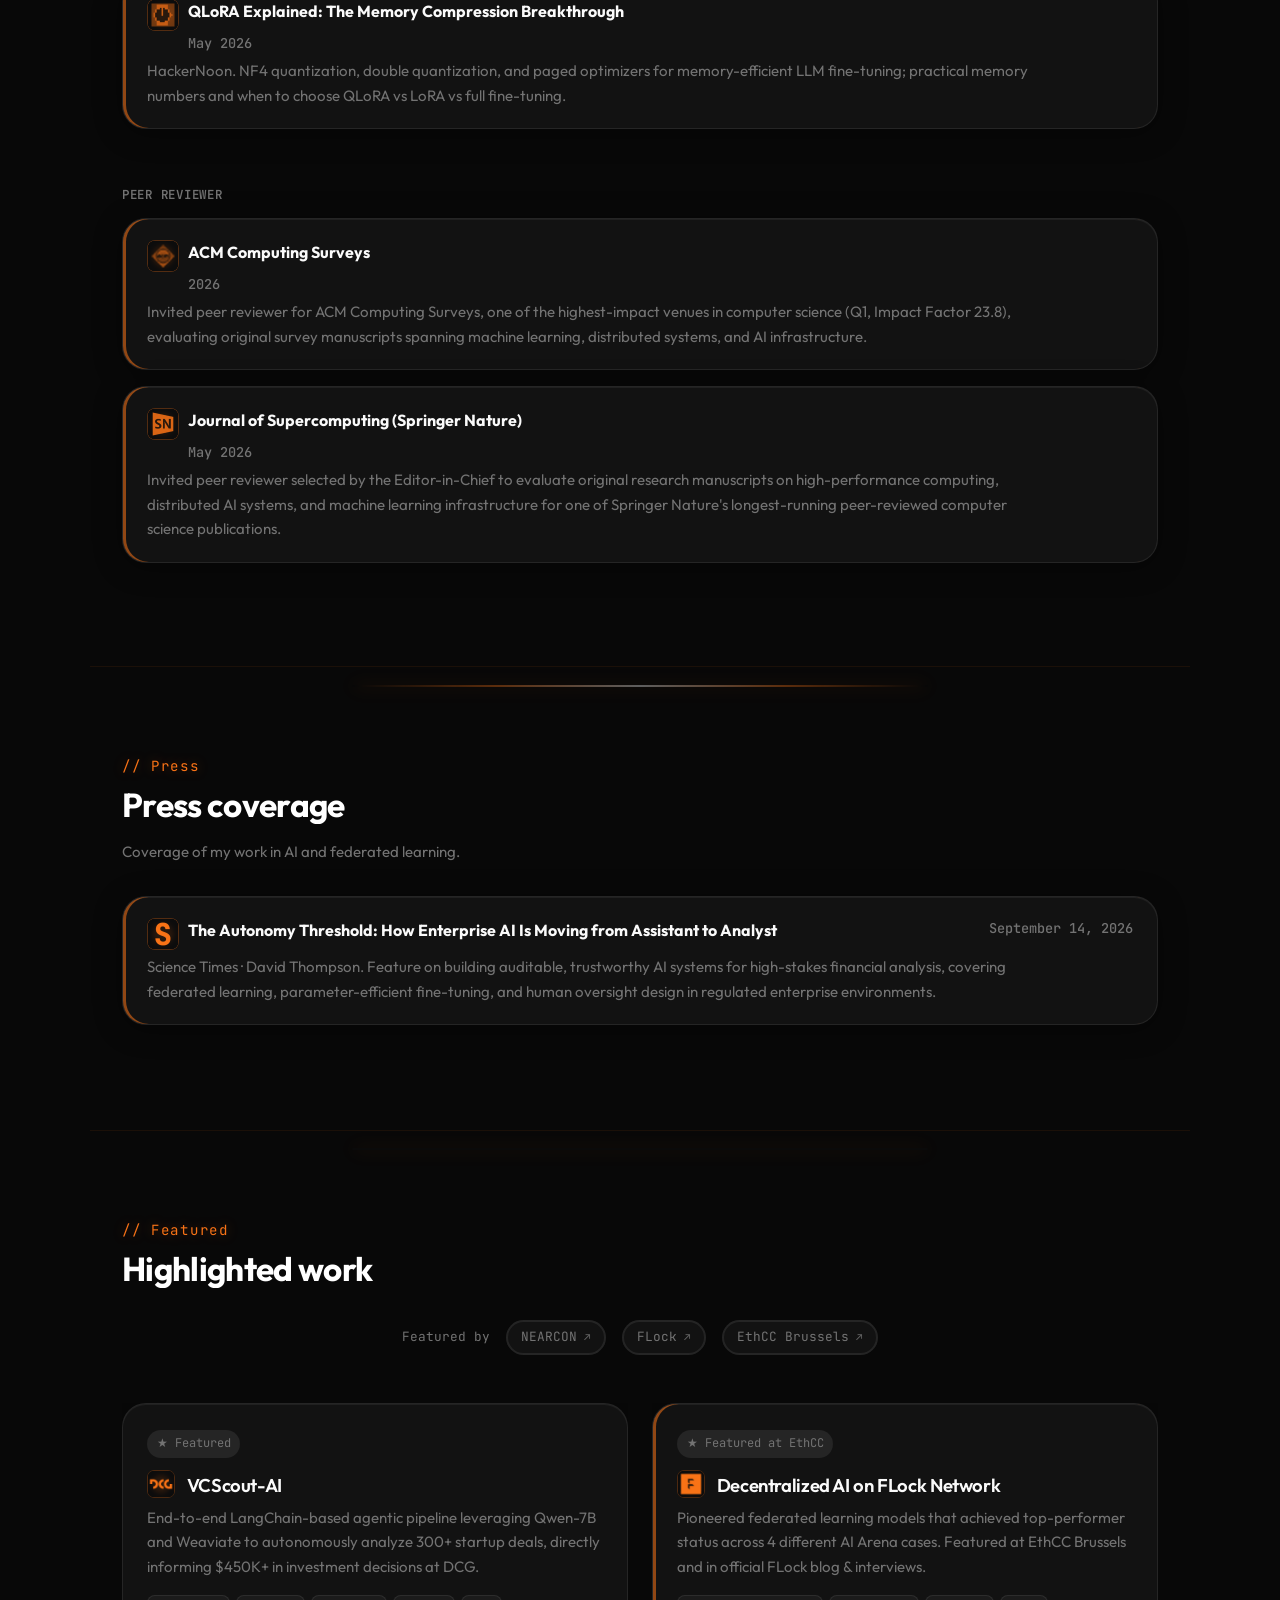
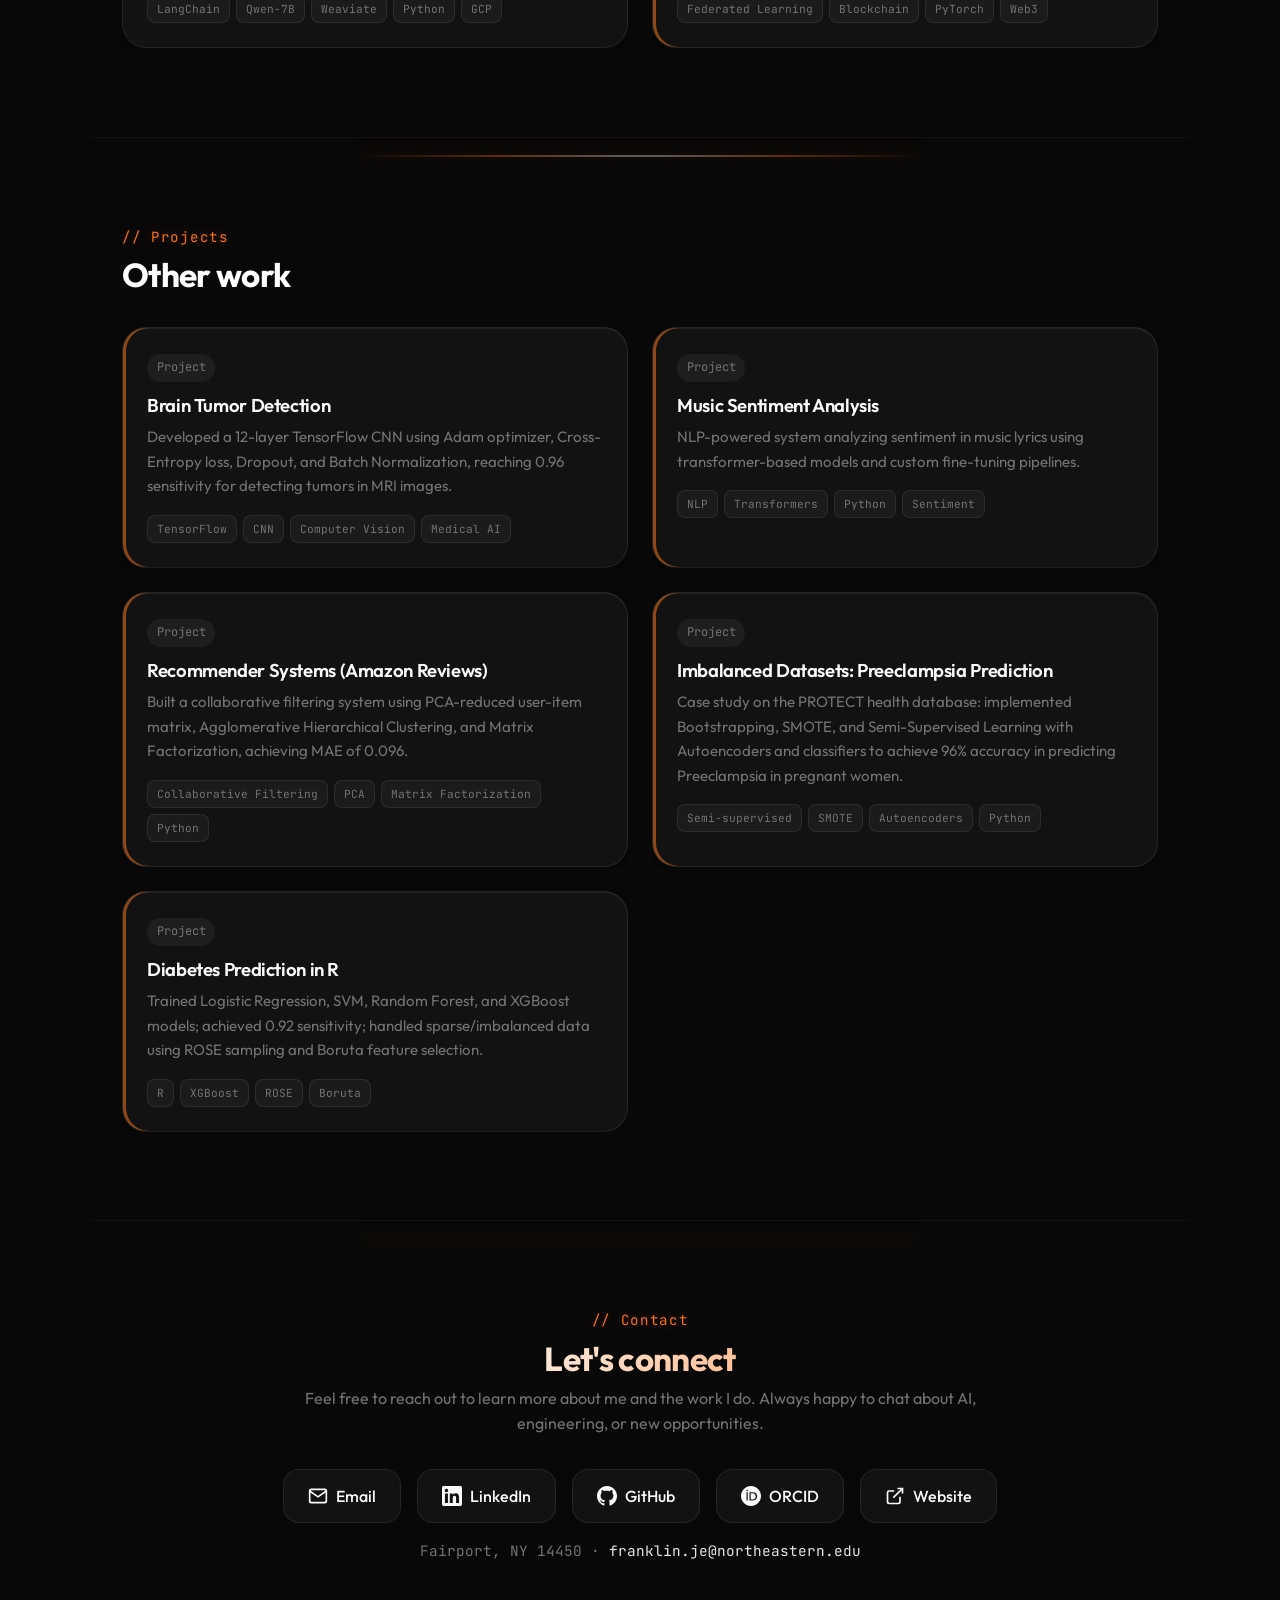
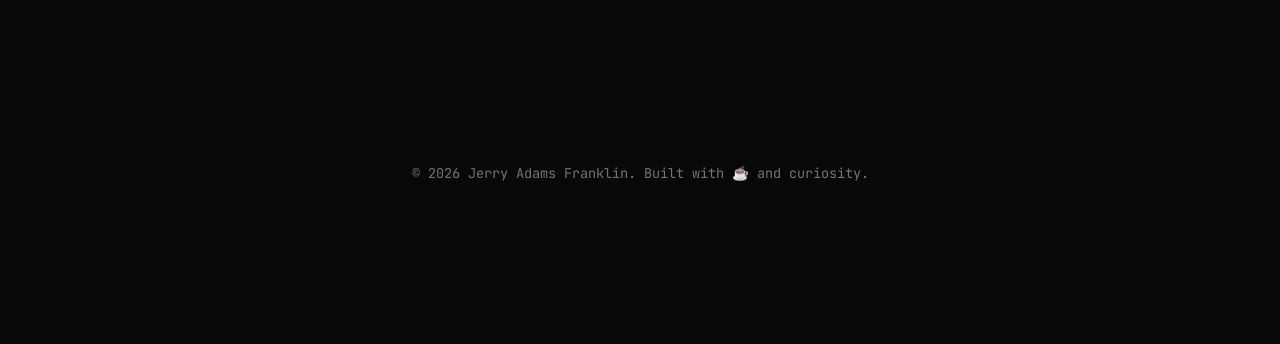
==== commit 5ecf17f9: "Rename MHacks judging entry to University of Michigan AI Hackathon and enrich the description from t" ====
--- a/index.html
+++ b/index.html
@@ -434,10 +434,10 @@
           <a href="https://www.linkedin.com/feed/update/urn:li:activity:7513304491606159360/" target="_blank" rel="noopener noreferrer" class="achievement-item anim-item">
             <div class="title">
               <img class="card-logo" src="assets/logos/mhacks.png" alt="" width="32" height="32" loading="lazy" decoding="async">
-              <span class="title-text">Judge, MHacks 2026</span>
+              <span class="title-text">Judge, University of Michigan AI Hackathon 2026</span>
               <span class="date">Oct 2026</span>
             </div>
-            <p class="desc">Selected by the MHacks organizers to serve as a judge at the 20th MHacks, the Midwest's largest hackathon, held at the University of Michigan with 519 participants. Evaluated submissions on innovation, technical complexity, usability, and adherence to theme across tracks including AI, sustainability, FinTech, and agent challenges. Sponsors include Amazon Web Services, Meta, Salesforce, D. E. Shaw &amp; Co., and ElevenLabs.</p>
+            <p class="desc">Selected as a judge at the University of Michigan AI Hackathon 2026 (MHacks 26), the 20th installment of the Midwest's largest hackathon, with 1,000+ student builders, 521 participants, and $15,800 in prizes. Evaluated three-minute demos back to back on innovation, technical complexity, usability, and adherence to theme as teams shipped working prototypes in 24 hours. Sponsors included Amazon Web Services, Meta, Salesforce, D. E. Shaw &amp; Co., and ElevenLabs.</p>
           </a>
           <a href="https://www.linkedin.com/feed/update/urn:li:activity:7508588834239102977/" target="_blank" rel="noopener noreferrer" class="achievement-item anim-item">
             <div class="title">
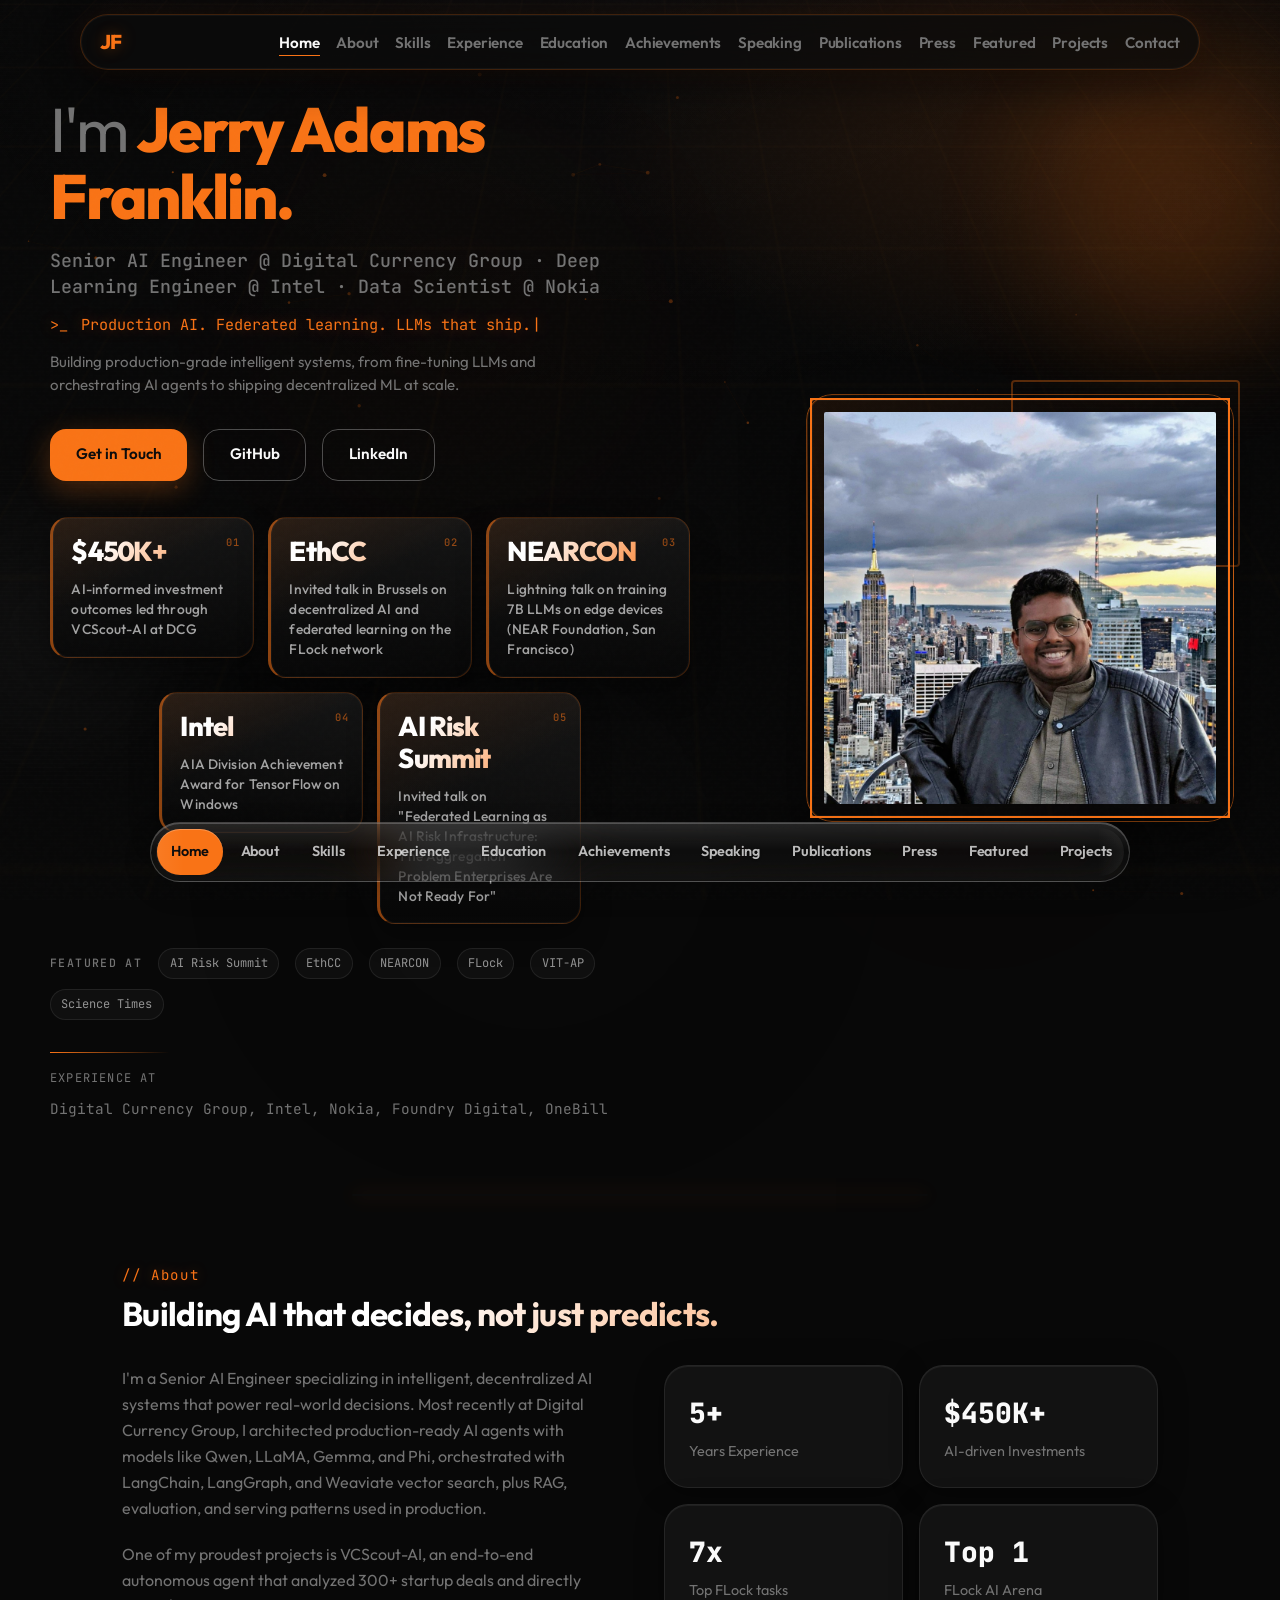
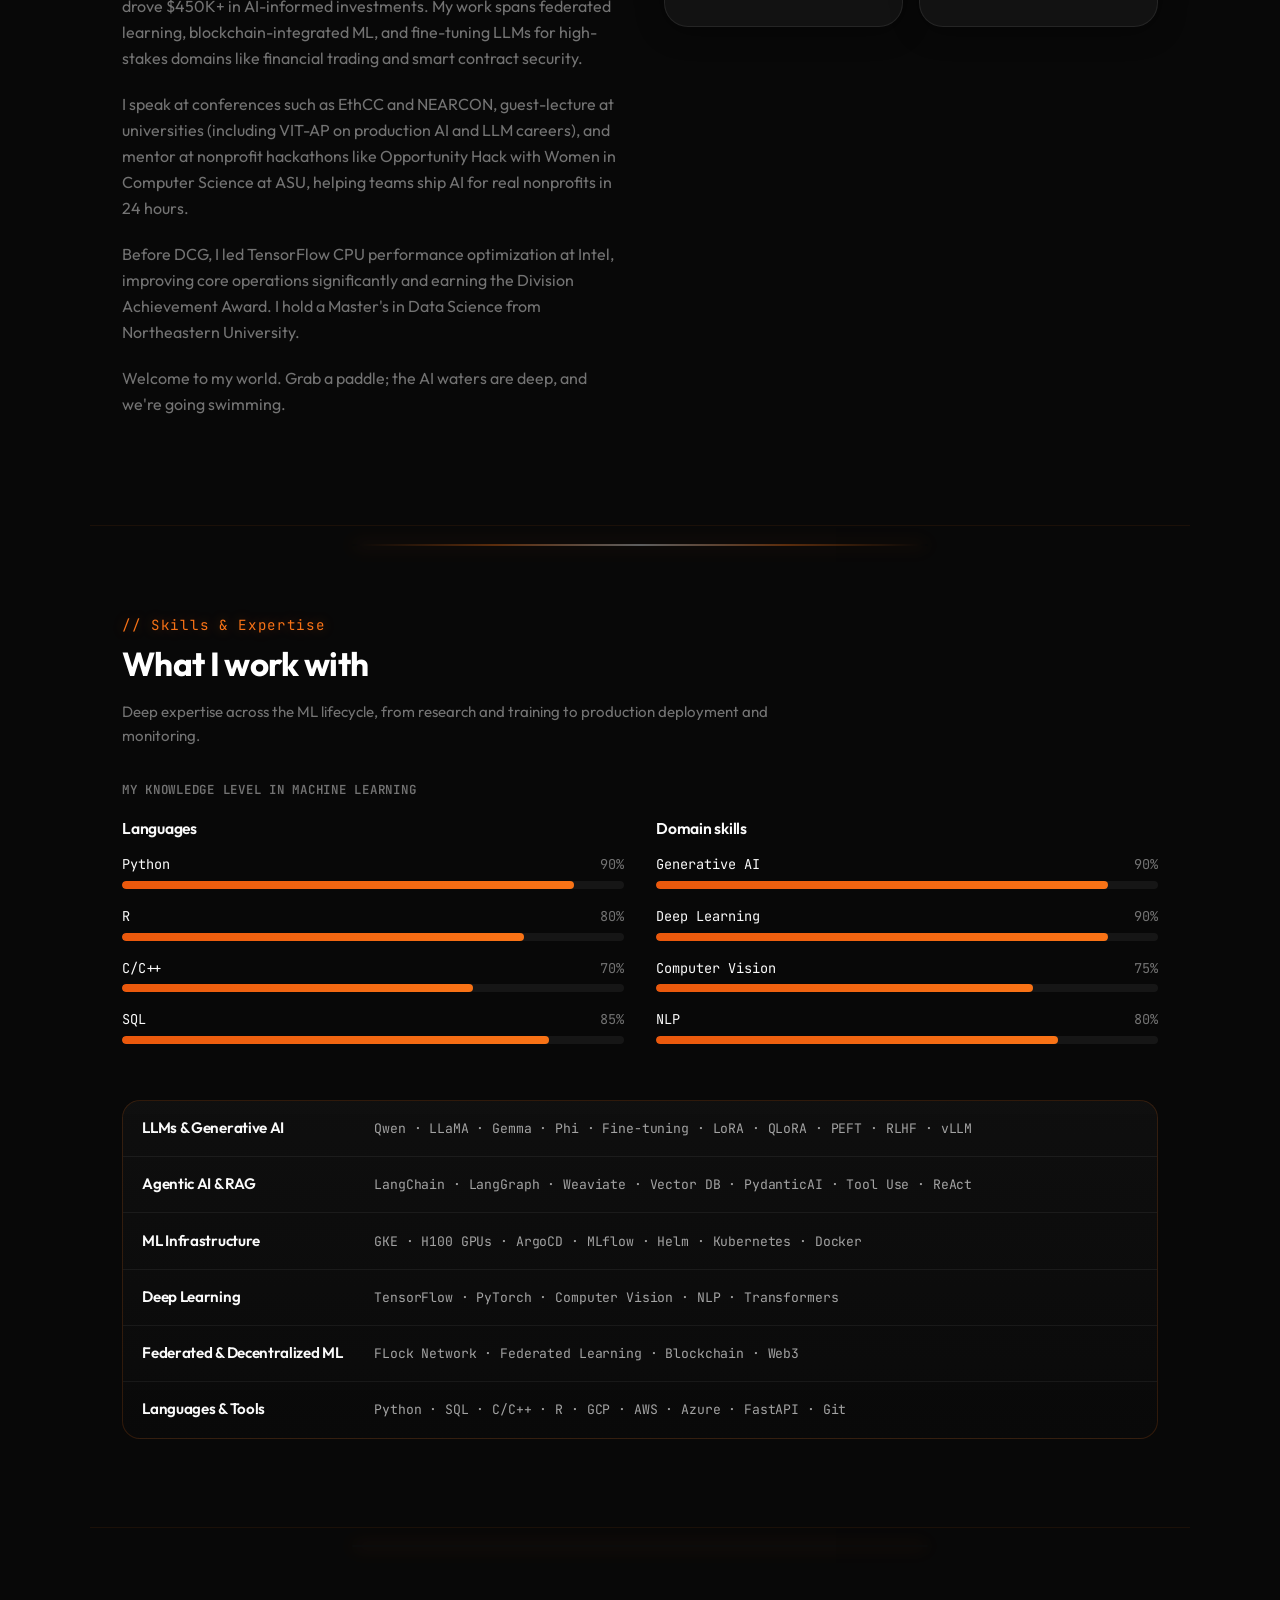
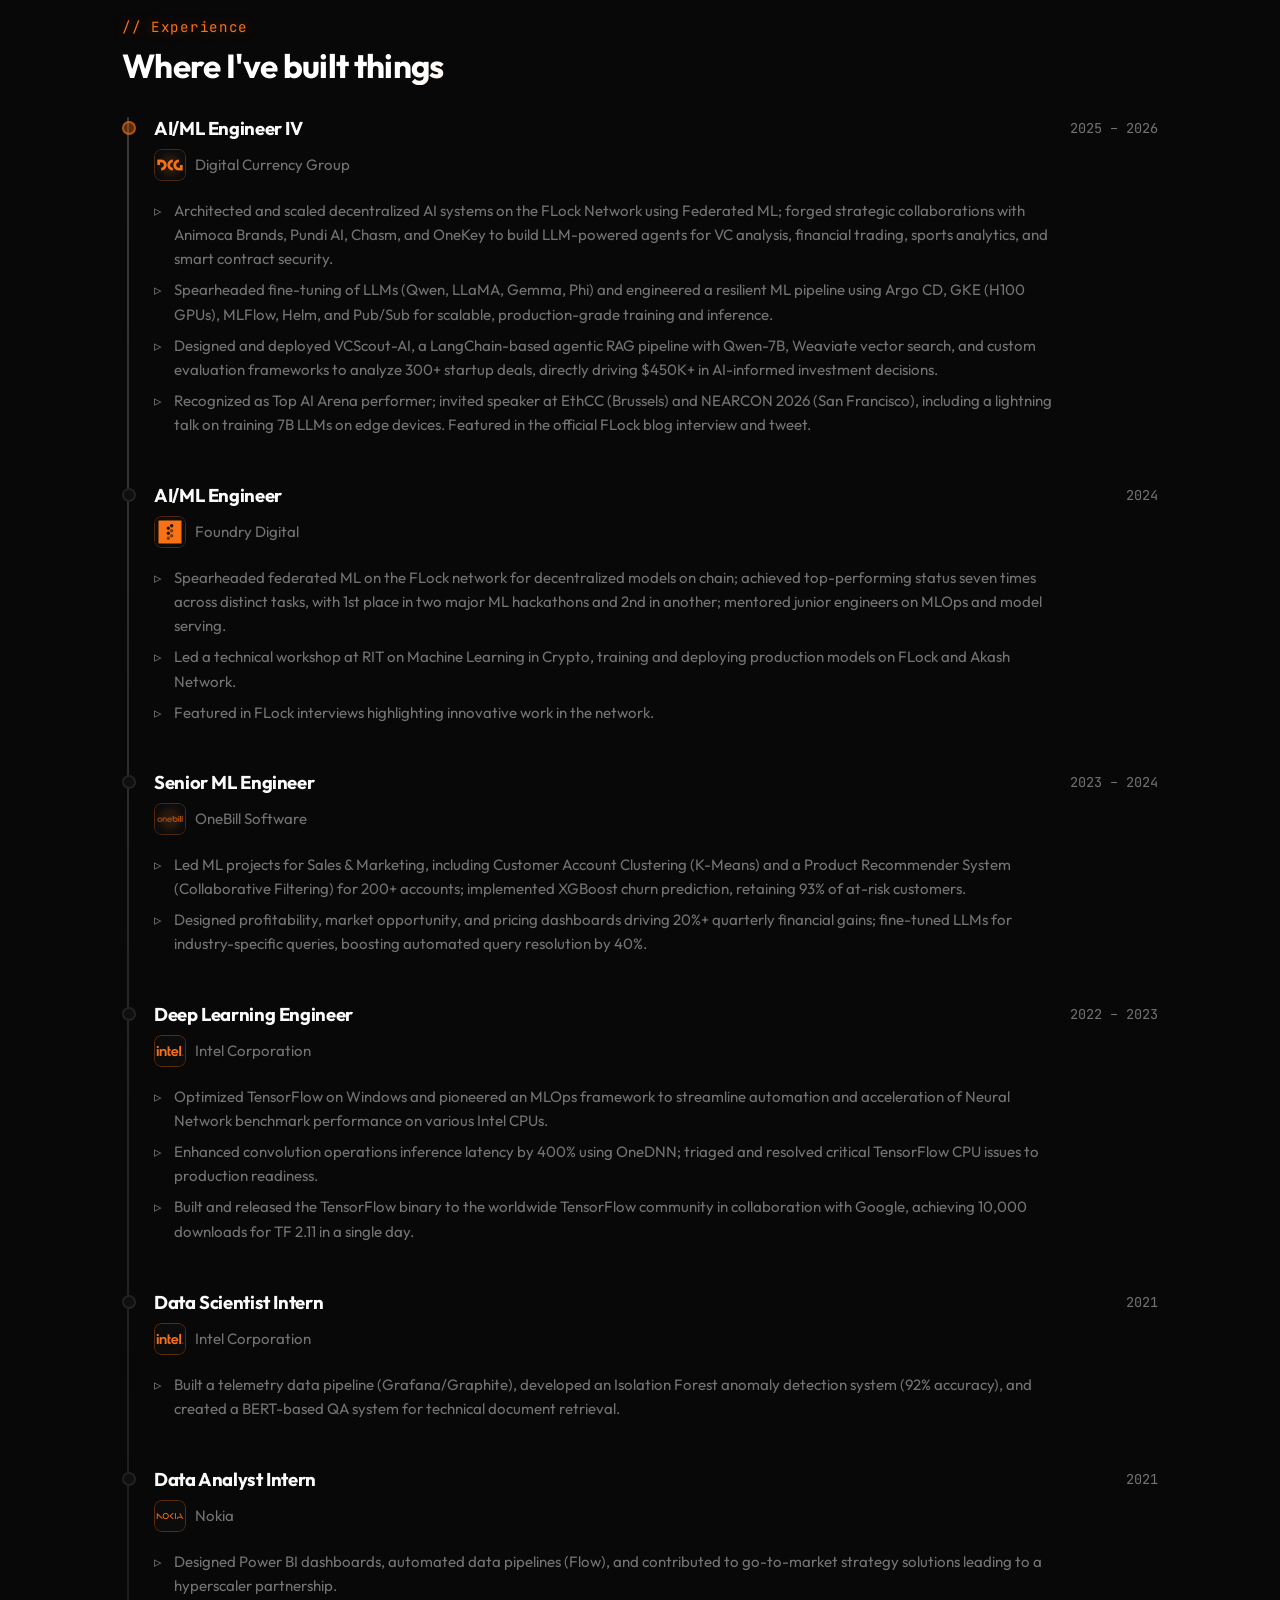
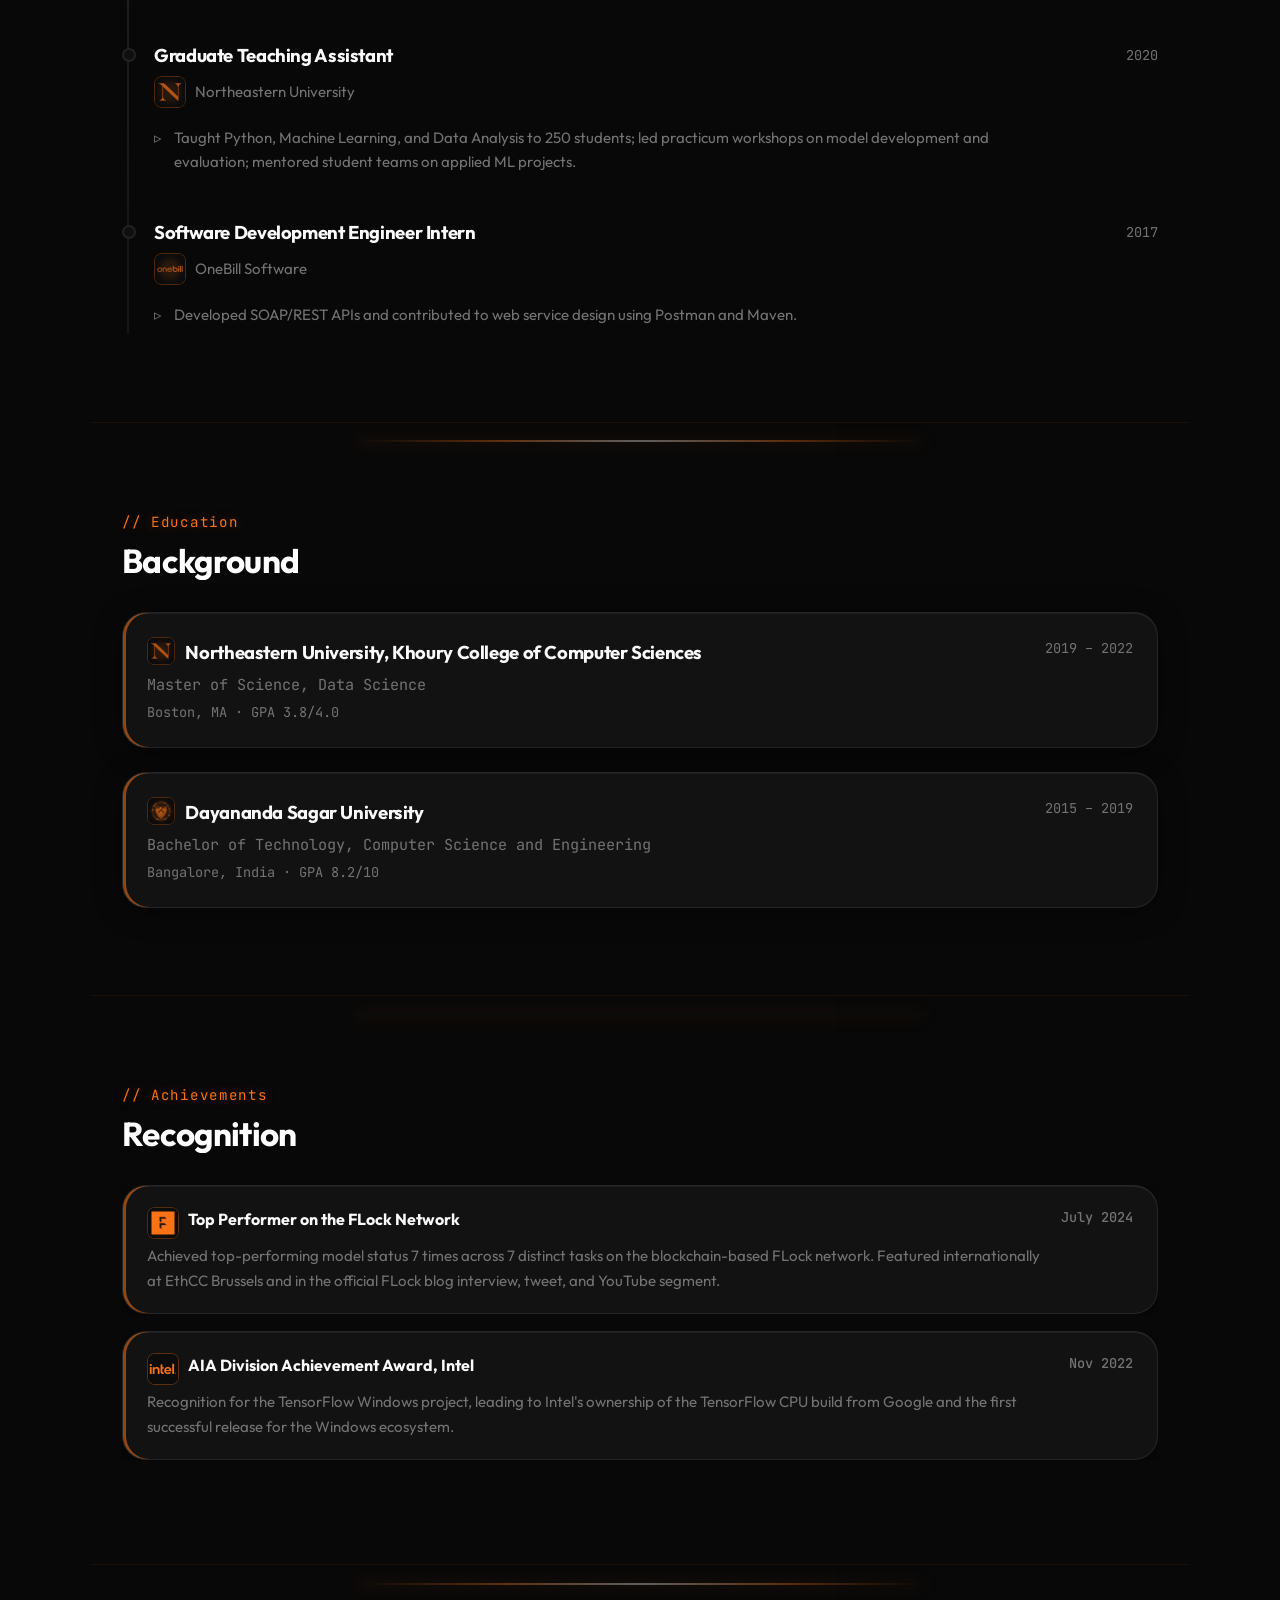
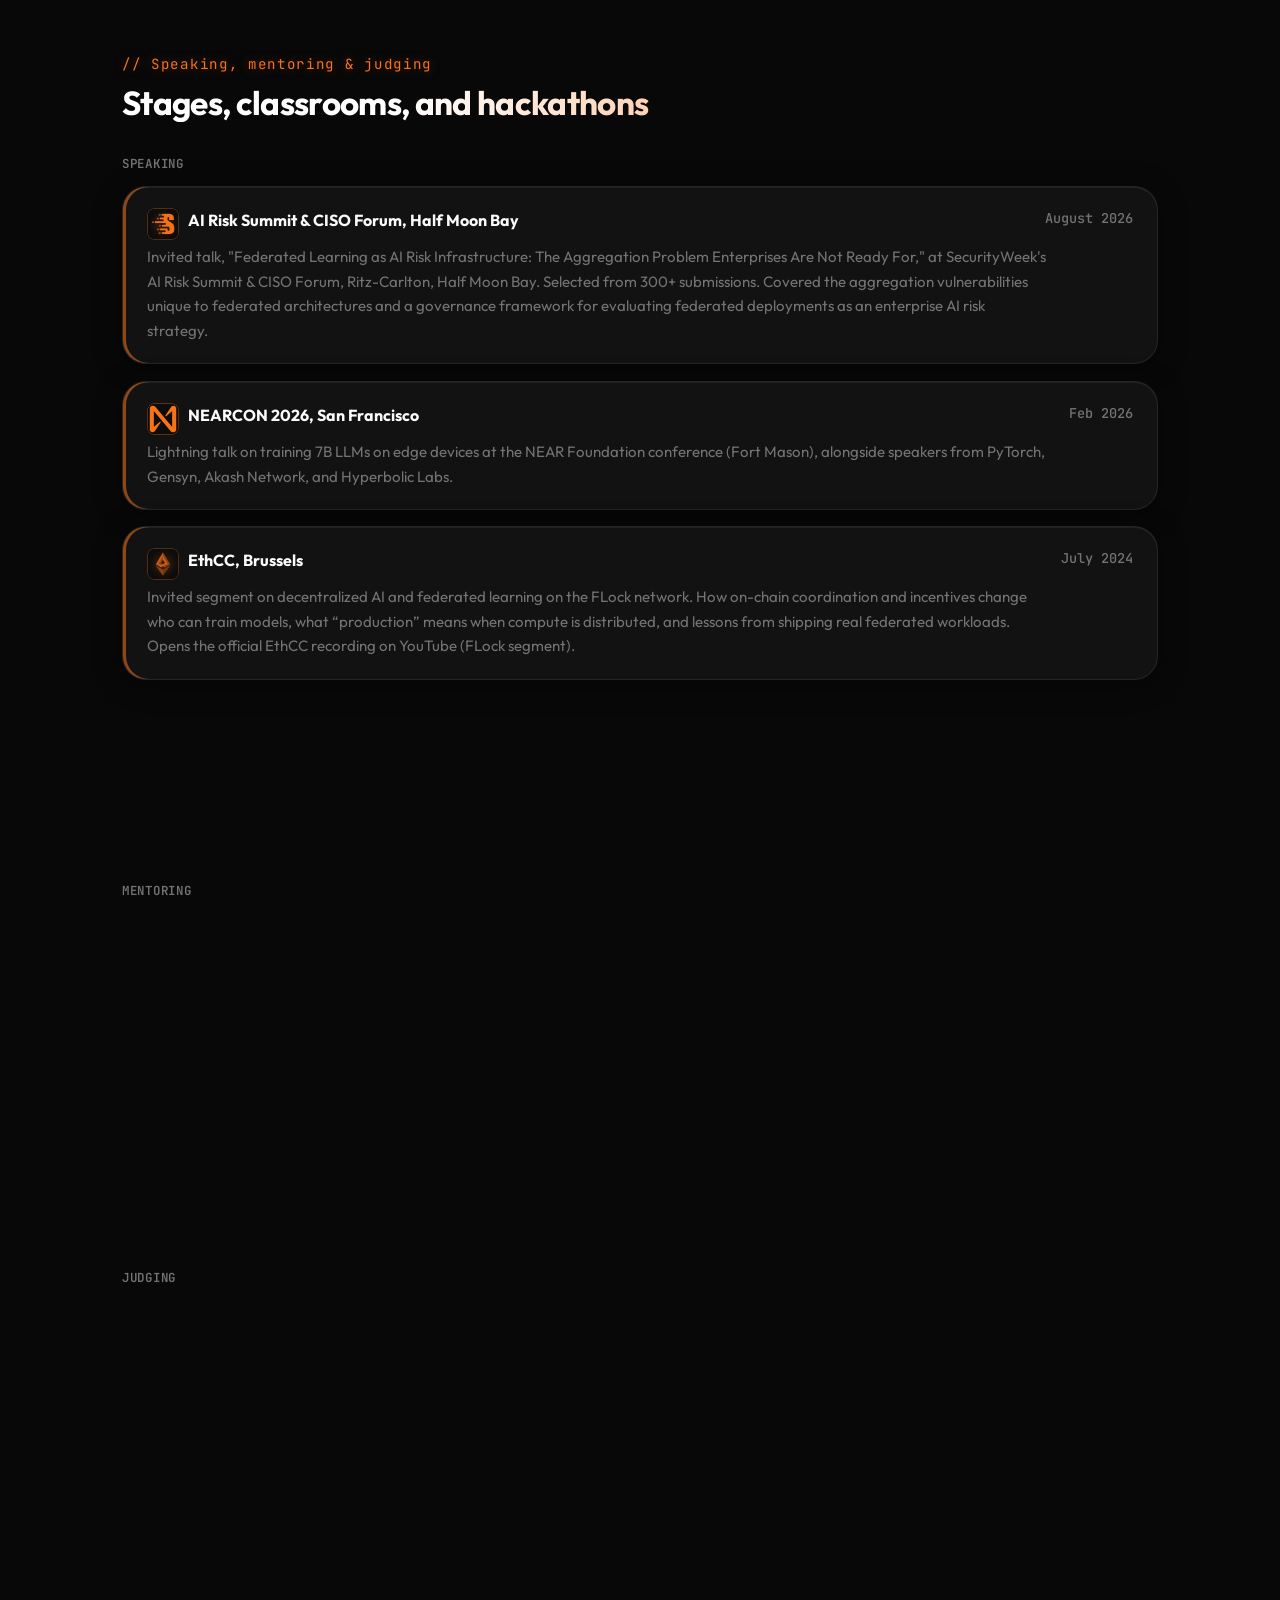
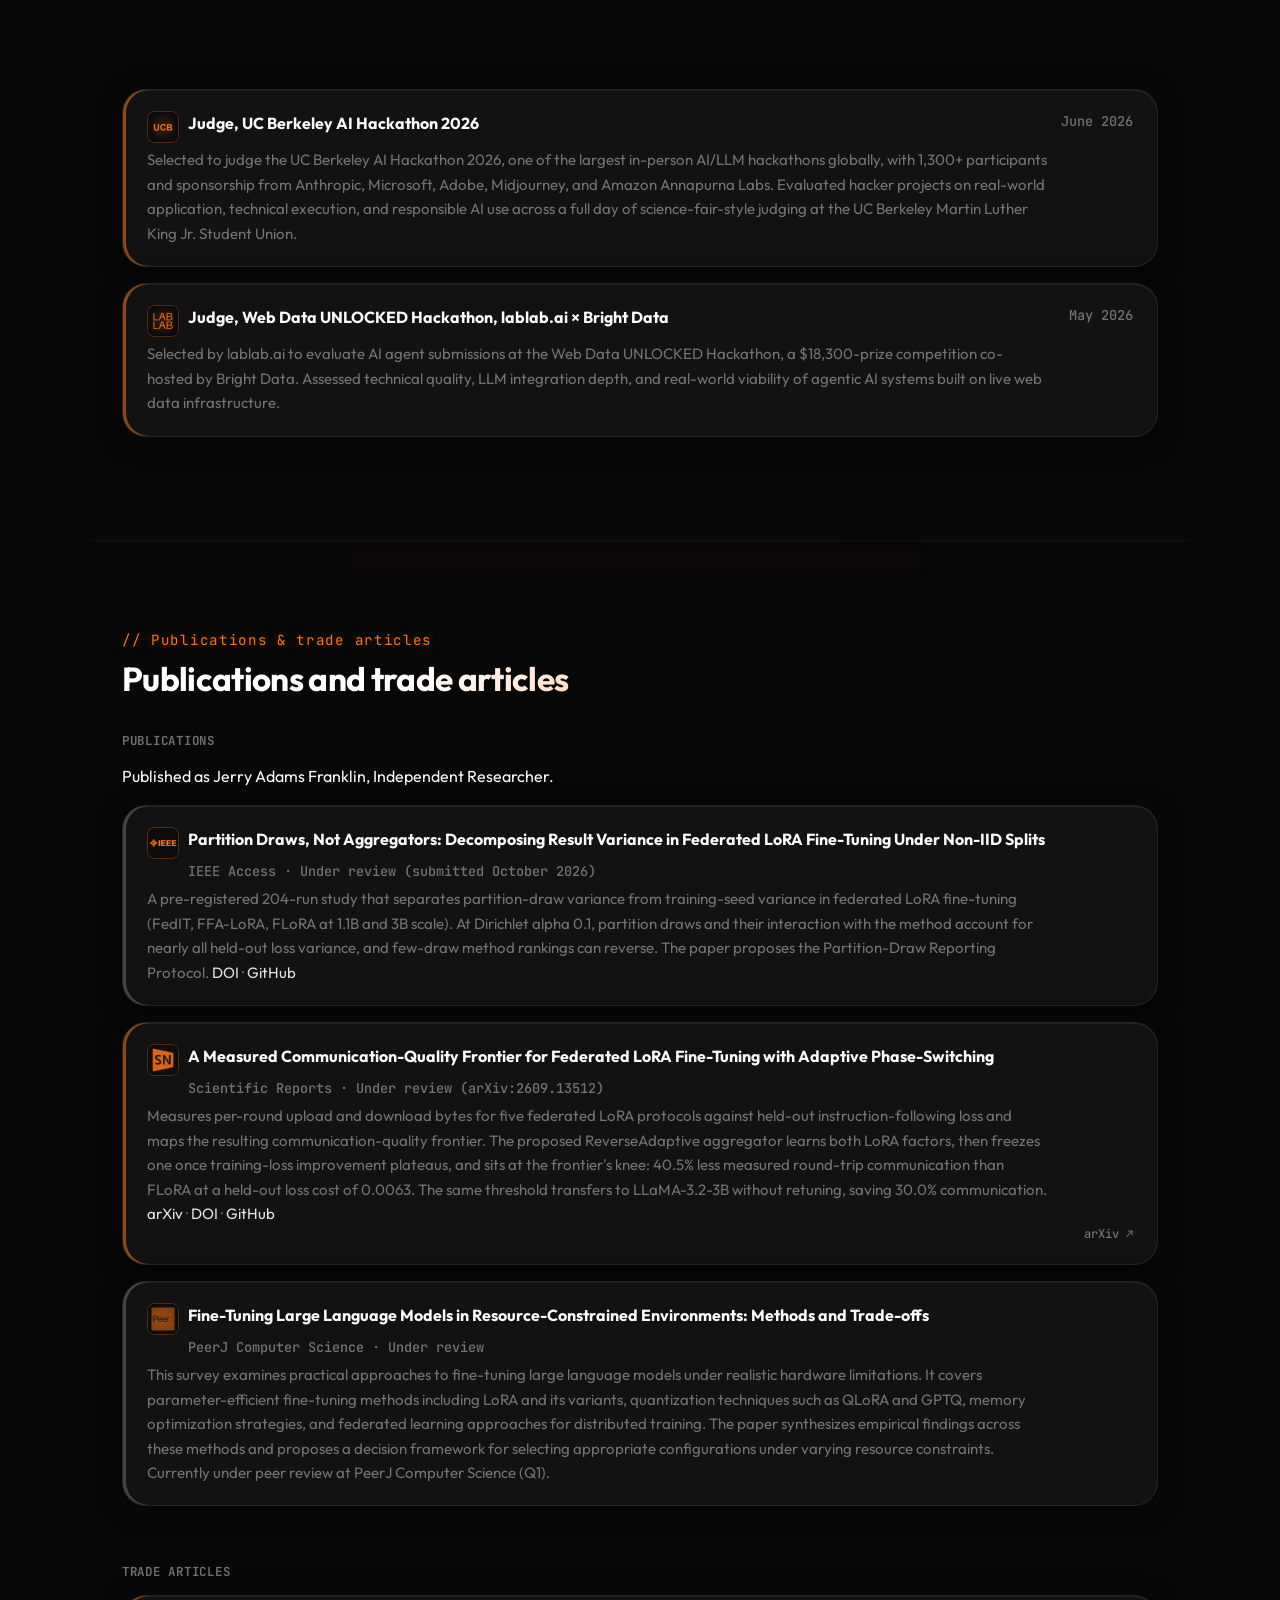
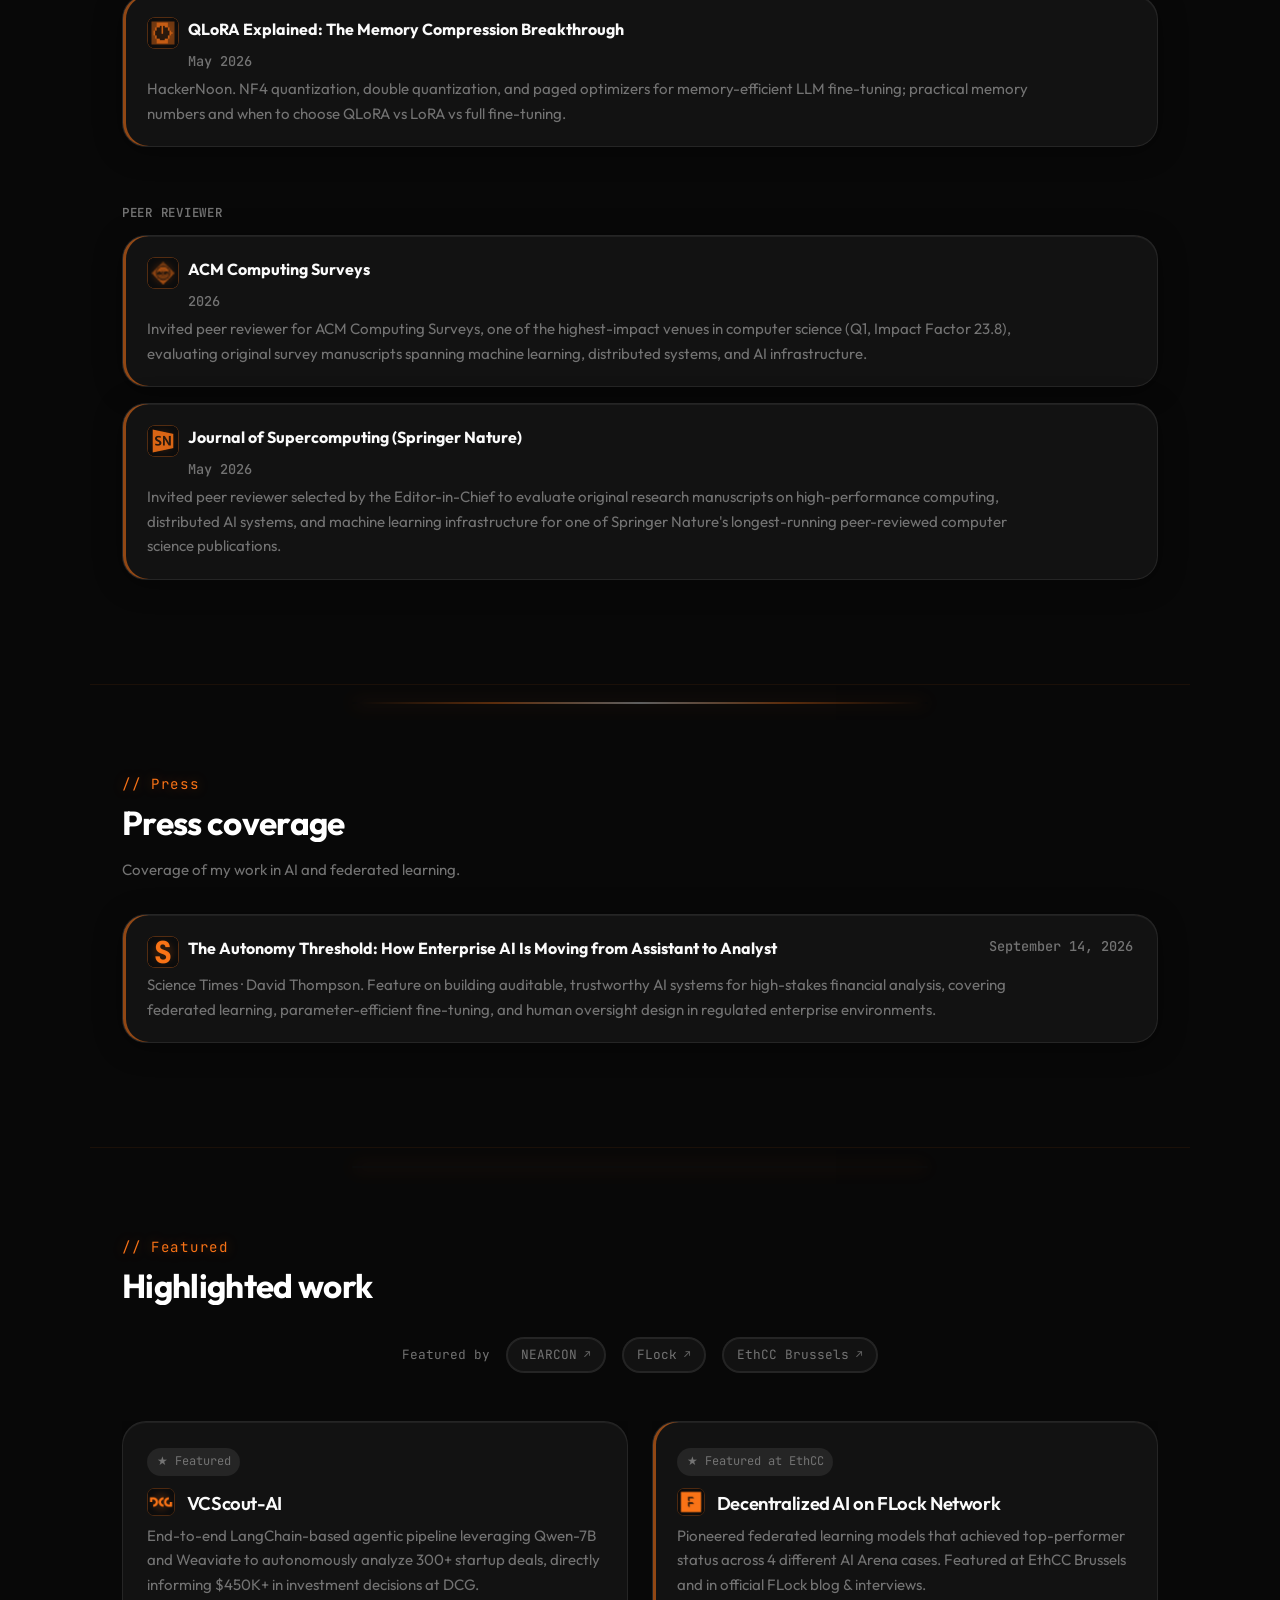
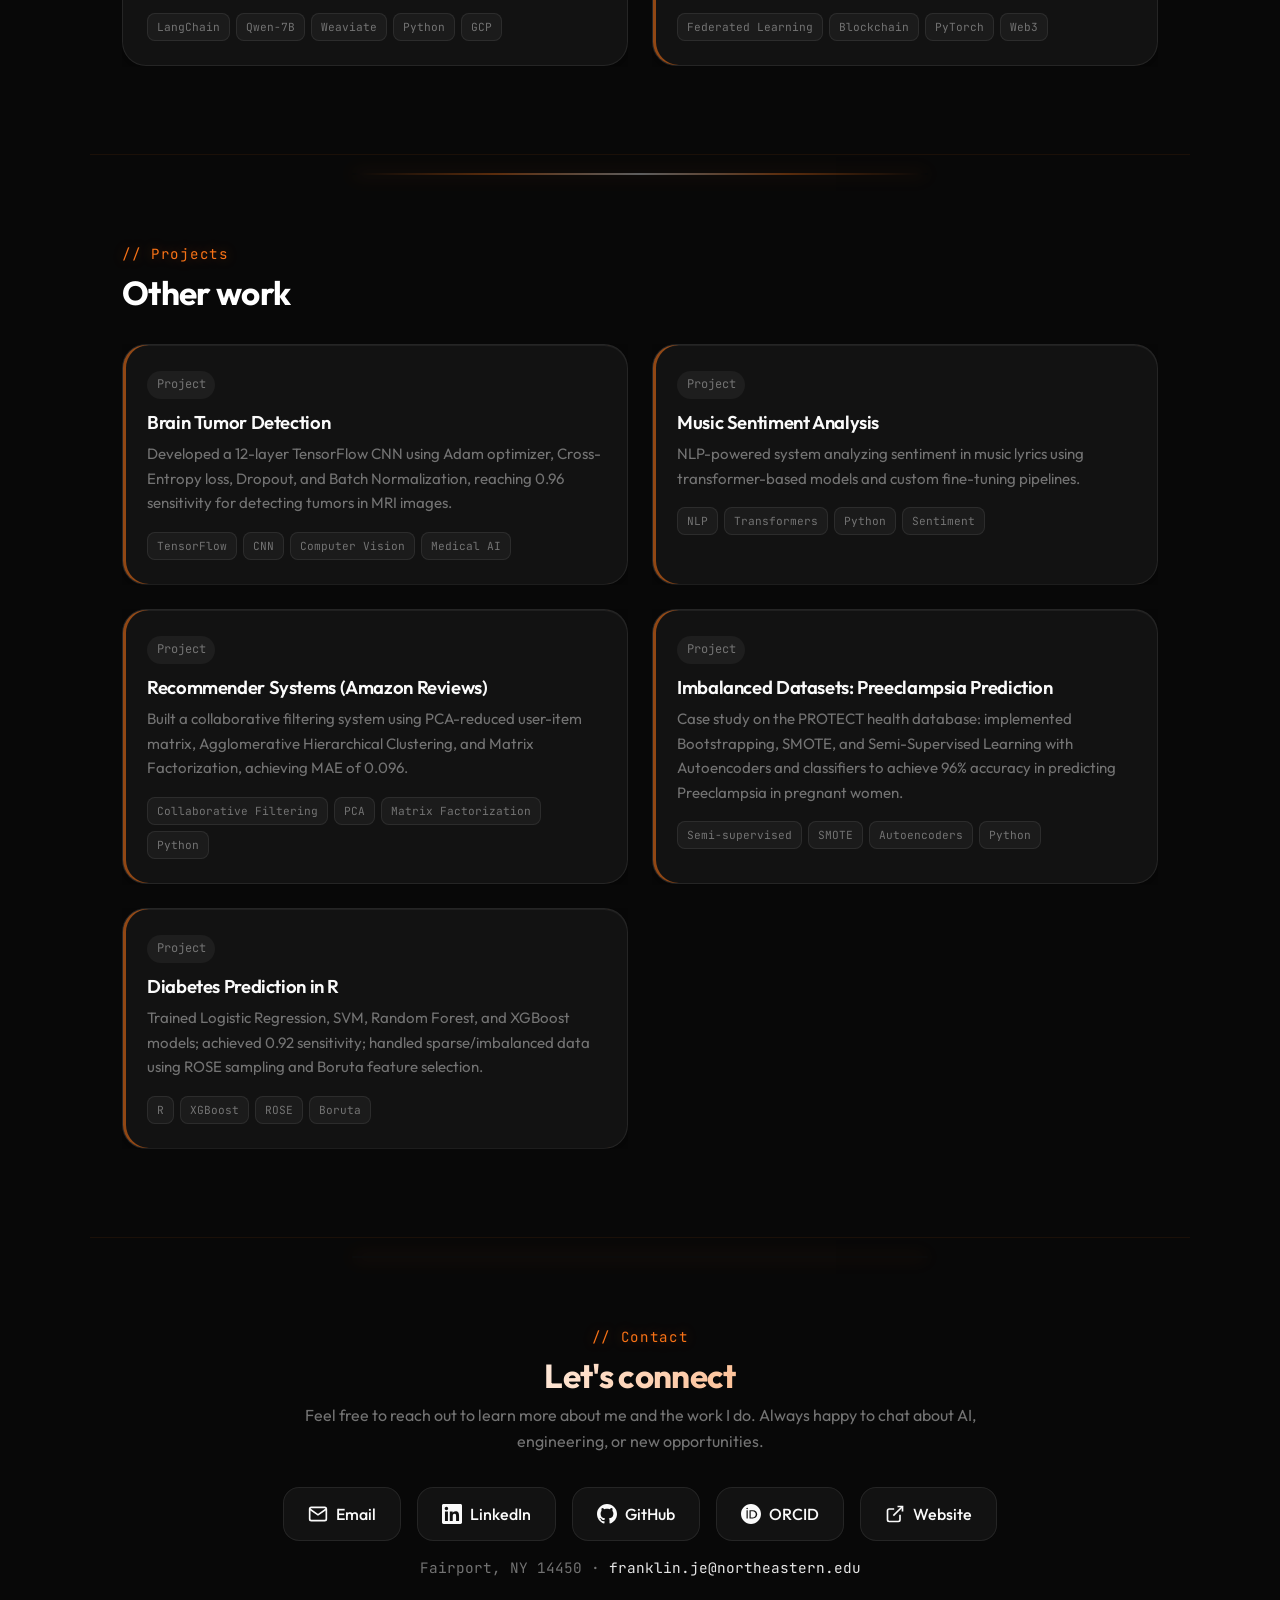
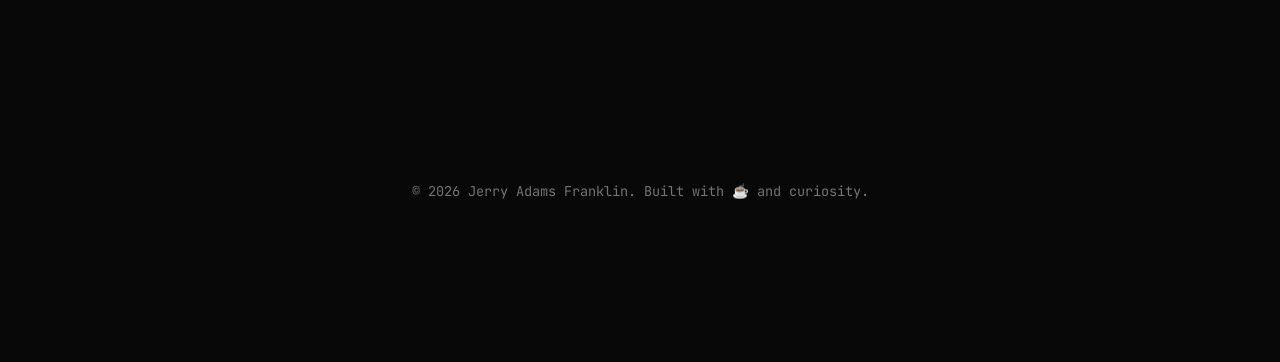
==== commit f2df1cf7: "Make the Scientific Reports card open arXiv while keeping DOI and GitHub links." ====
--- a/index.html
+++ b/index.html
@@ -484,7 +484,8 @@
             </div>
             <p class="desc">A pre-registered 204-run study that separates partition-draw variance from training-seed variance in federated LoRA fine-tuning (FedIT, FFA-LoRA, FLoRA at 1.1B and 3B scale). At Dirichlet alpha 0.1, partition draws and their interaction with the method account for nearly all held-out loss variance, and few-draw method rankings can reverse. The paper proposes the Partition-Draw Reporting Protocol. <a href="https://doi.org/10.5281/zenodo.22861074" target="_blank" rel="noopener noreferrer">DOI</a> · <a href="https://github.com/jerryadamsfranklin/fedlora-partition-variance" target="_blank" rel="noopener noreferrer">GitHub</a></p>
           </div>
-          <div class="achievement-item anim-item achievement-item-static">
+          <div class="achievement-item anim-item achievement-item-card-link achievement-item-source-arxiv">
+            <a href="https://arxiv.org/abs/2609.13512" class="achievement-card-hit" target="_blank" rel="noopener noreferrer" aria-label="Open arXiv preprint: A Measured Communication-Quality Frontier for Federated LoRA Fine-Tuning with Adaptive Phase-Switching"></a>
             <div class="title">
               <img class="card-logo" src="assets/logos/springer.png" alt="" width="32" height="32" loading="lazy" decoding="async">
               <span class="title-text">A Measured Communication-Quality Frontier for Federated LoRA Fine-Tuning with Adaptive Phase-Switching</span>
--- a/assets/css/site.css
+++ b/assets/css/site.css
@@ -2013,15 +2013,16 @@
       color: inherit;
       text-decoration: none;
     }
-    a.achievement-item {
+    a.achievement-item,
+    .achievement-item-card-link {
       cursor: pointer;
       box-shadow: inset 3px 0 0 rgba(249, 115, 22, 0.55), var(--shadow-mat);
     }
-    a.achievement-item.achievement-item-source-arxiv {
+    .achievement-item.achievement-item-source-arxiv {
       position: relative;
       padding-bottom: 2.35rem;
     }
-    a.achievement-item.achievement-item-source-arxiv::after {
+    .achievement-item.achievement-item-source-arxiv::after {
       content: 'arXiv ↗';
       position: absolute;
       right: 1.5rem;
@@ -2032,8 +2033,34 @@
       font-weight: 500;
       pointer-events: none;
     }
+    /* Stretched card hit-target: title/desc let clicks pass through (animations create
+       stacking contexts that would otherwise block), while arXiv/DOI/GitHub stay clickable. */
+    .achievement-item-card-link {
+      position: relative;
+    }
+    .achievement-card-hit {
+      position: absolute;
+      inset: 0;
+      z-index: 0;
+      border-radius: inherit;
+      color: transparent;
+      font-size: 0;
+      text-decoration: none;
+    }
+    .achievement-item-card-link .title,
+    .achievement-item-card-link .desc {
+      position: relative;
+      z-index: 1;
+      pointer-events: none;
+    }
+    .achievement-item-card-link .desc a {
+      pointer-events: auto;
+    }
     .achievement-item:hover { border-color: var(--border-hover); box-shadow: var(--shadow-mat-hover); transform: translateY(-2px); }
-    a.achievement-item:hover { box-shadow: inset 3px 0 0 rgba(249, 115, 22, 0.85), var(--shadow-mat-hover); }
+    a.achievement-item:hover,
+    .achievement-item-card-link:hover {
+      box-shadow: inset 3px 0 0 rgba(249, 115, 22, 0.85), var(--shadow-mat-hover);
+    }
     .achievement-item-static {
       cursor: default;
       box-shadow: inset 3px 0 0 rgba(148, 163, 184, 0.35), var(--shadow-mat);
@@ -2368,10 +2395,10 @@
         line-height: 1.65;
         color: #a3a3a3;
       }
-      a.achievement-item.achievement-item-source-arxiv {
+      .achievement-item.achievement-item-source-arxiv {
         padding-bottom: 2.1rem;
       }
-      a.achievement-item.achievement-item-source-arxiv::after {
+      .achievement-item.achievement-item-source-arxiv::after {
         right: 1.1rem;
         bottom: 1rem;
         font-size: 0.7rem;
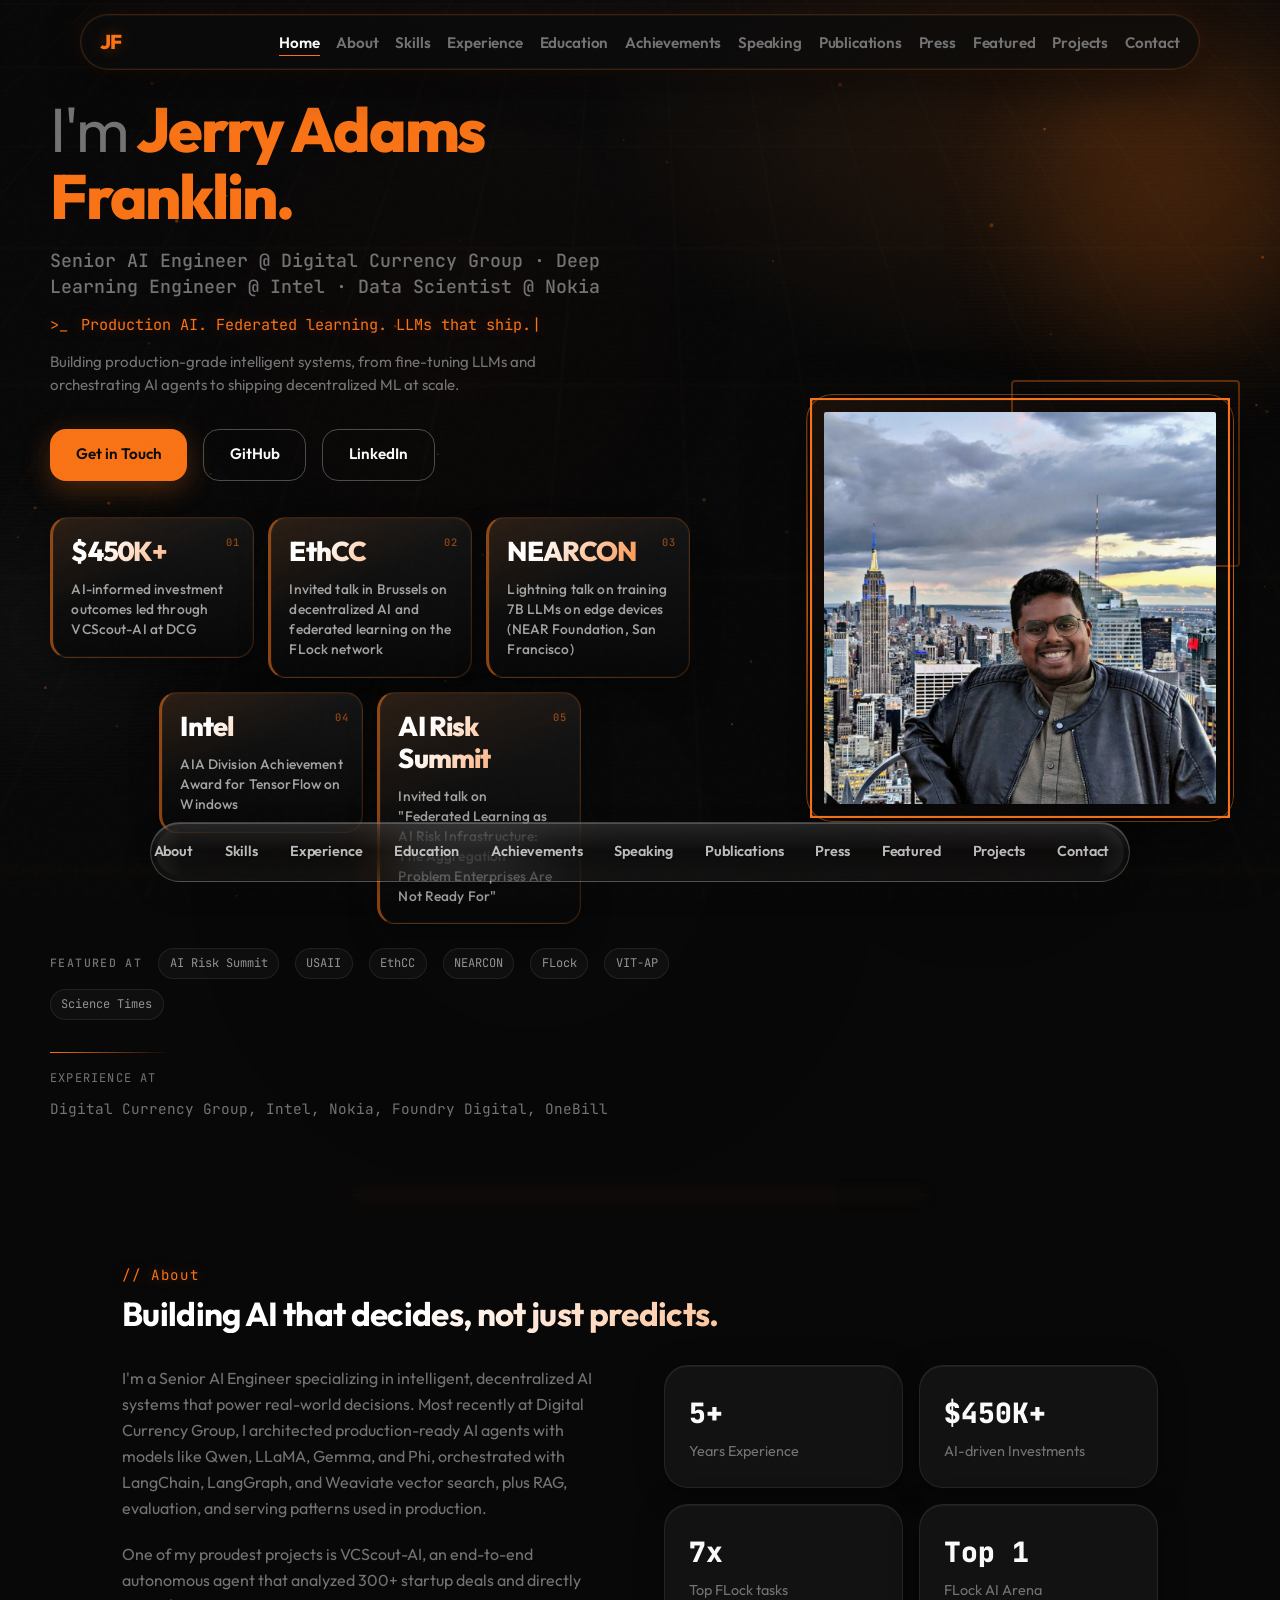
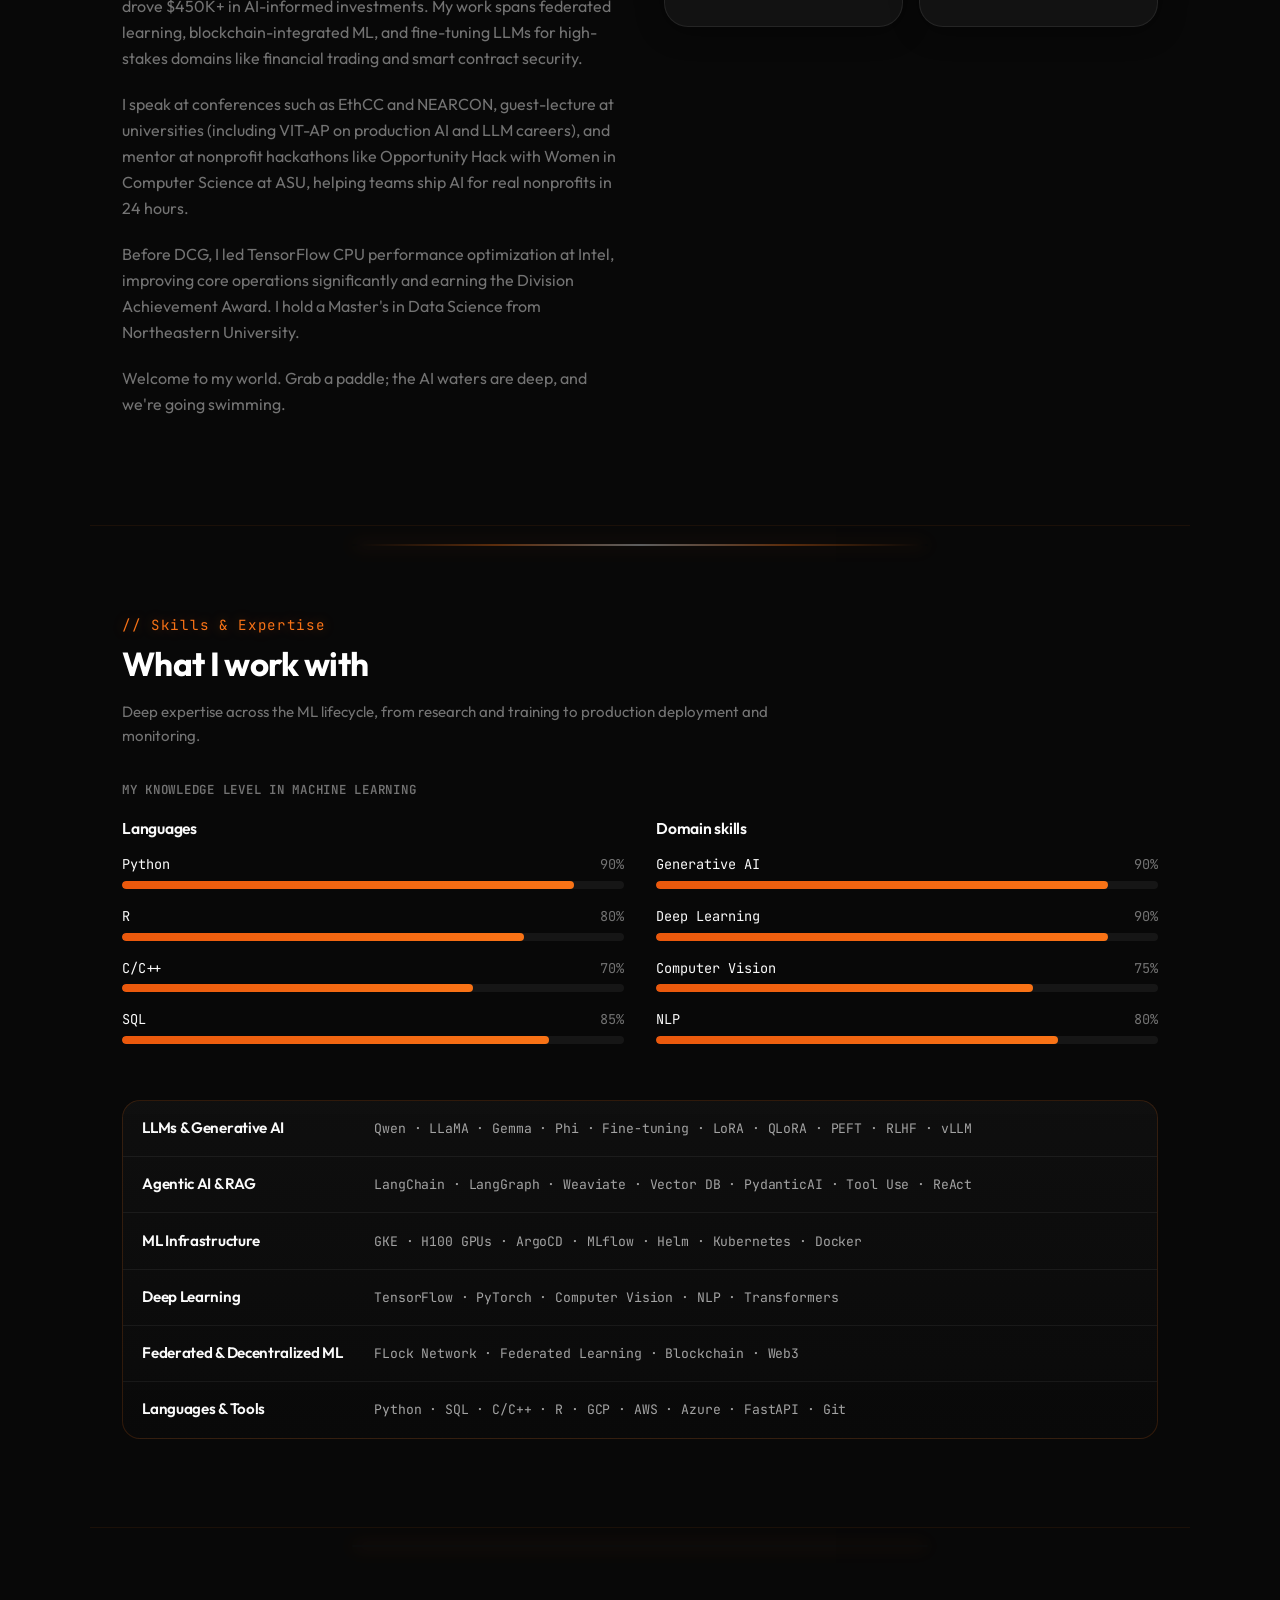
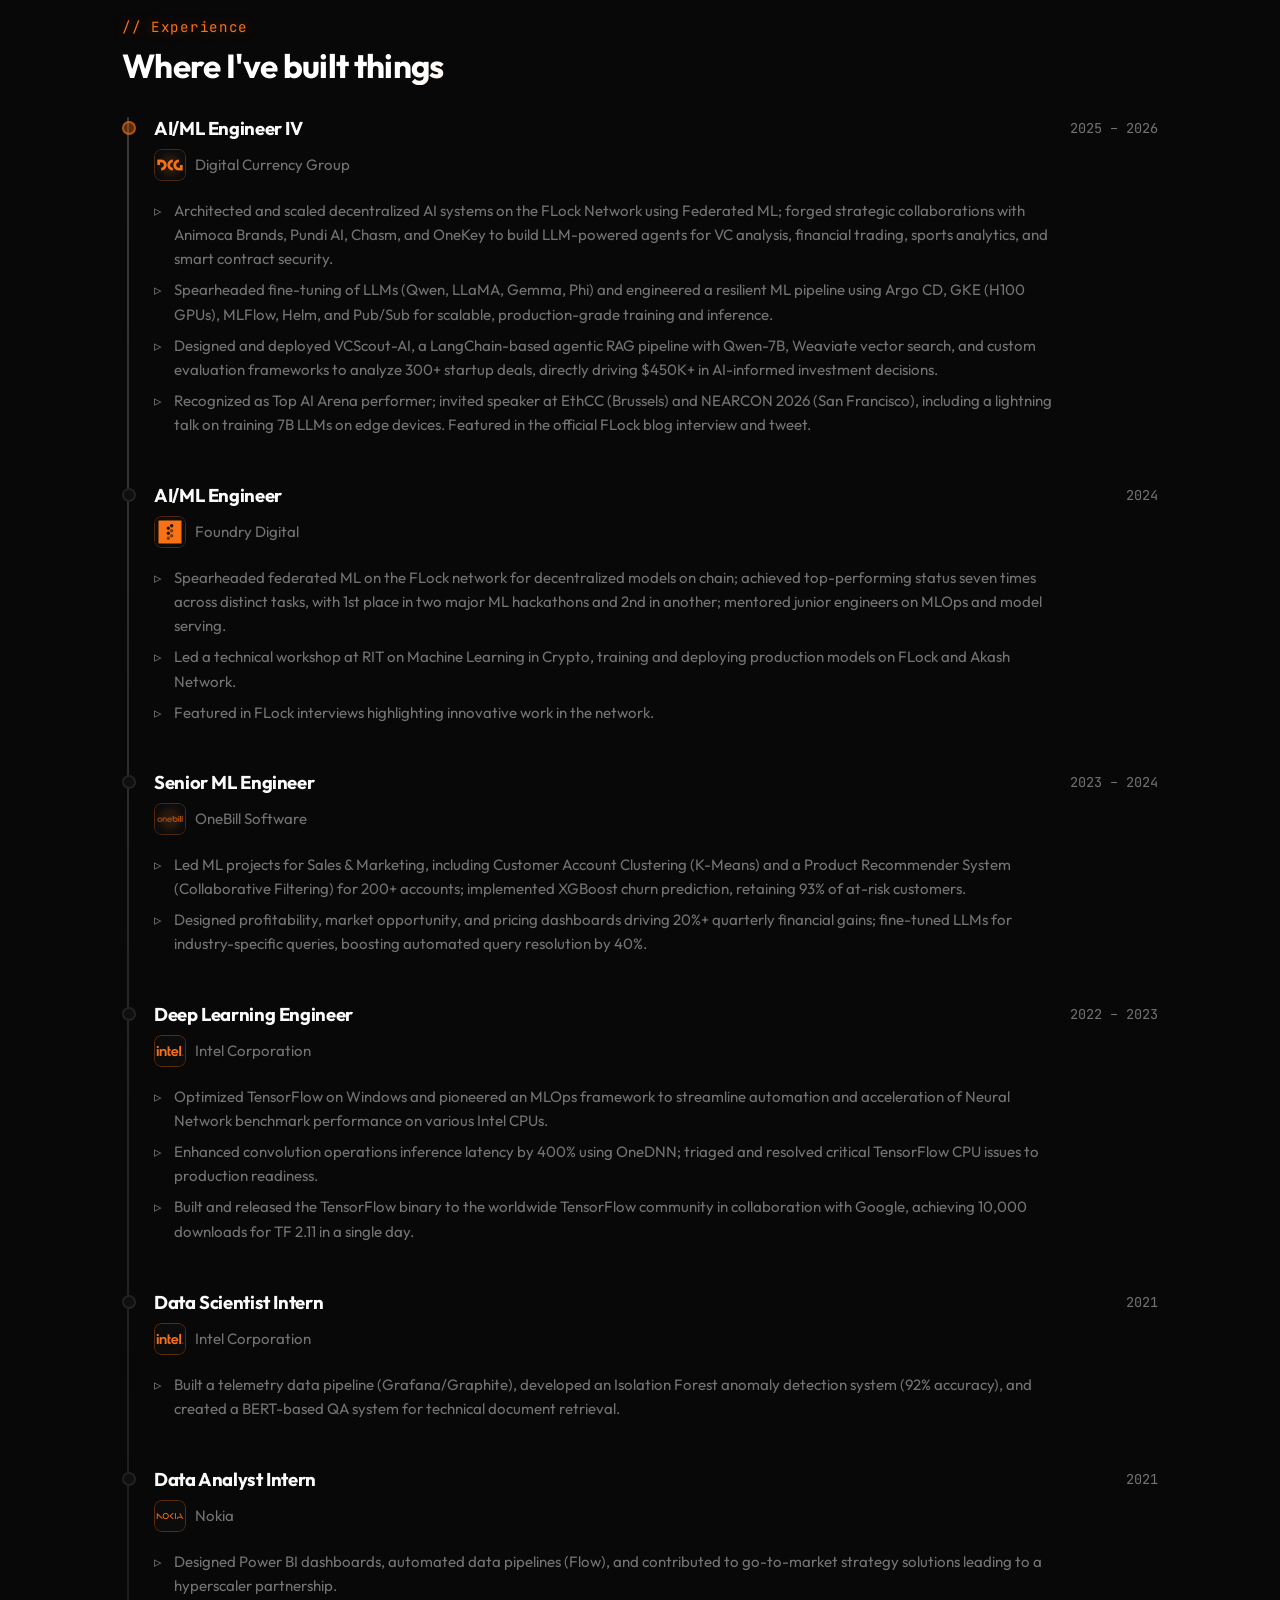
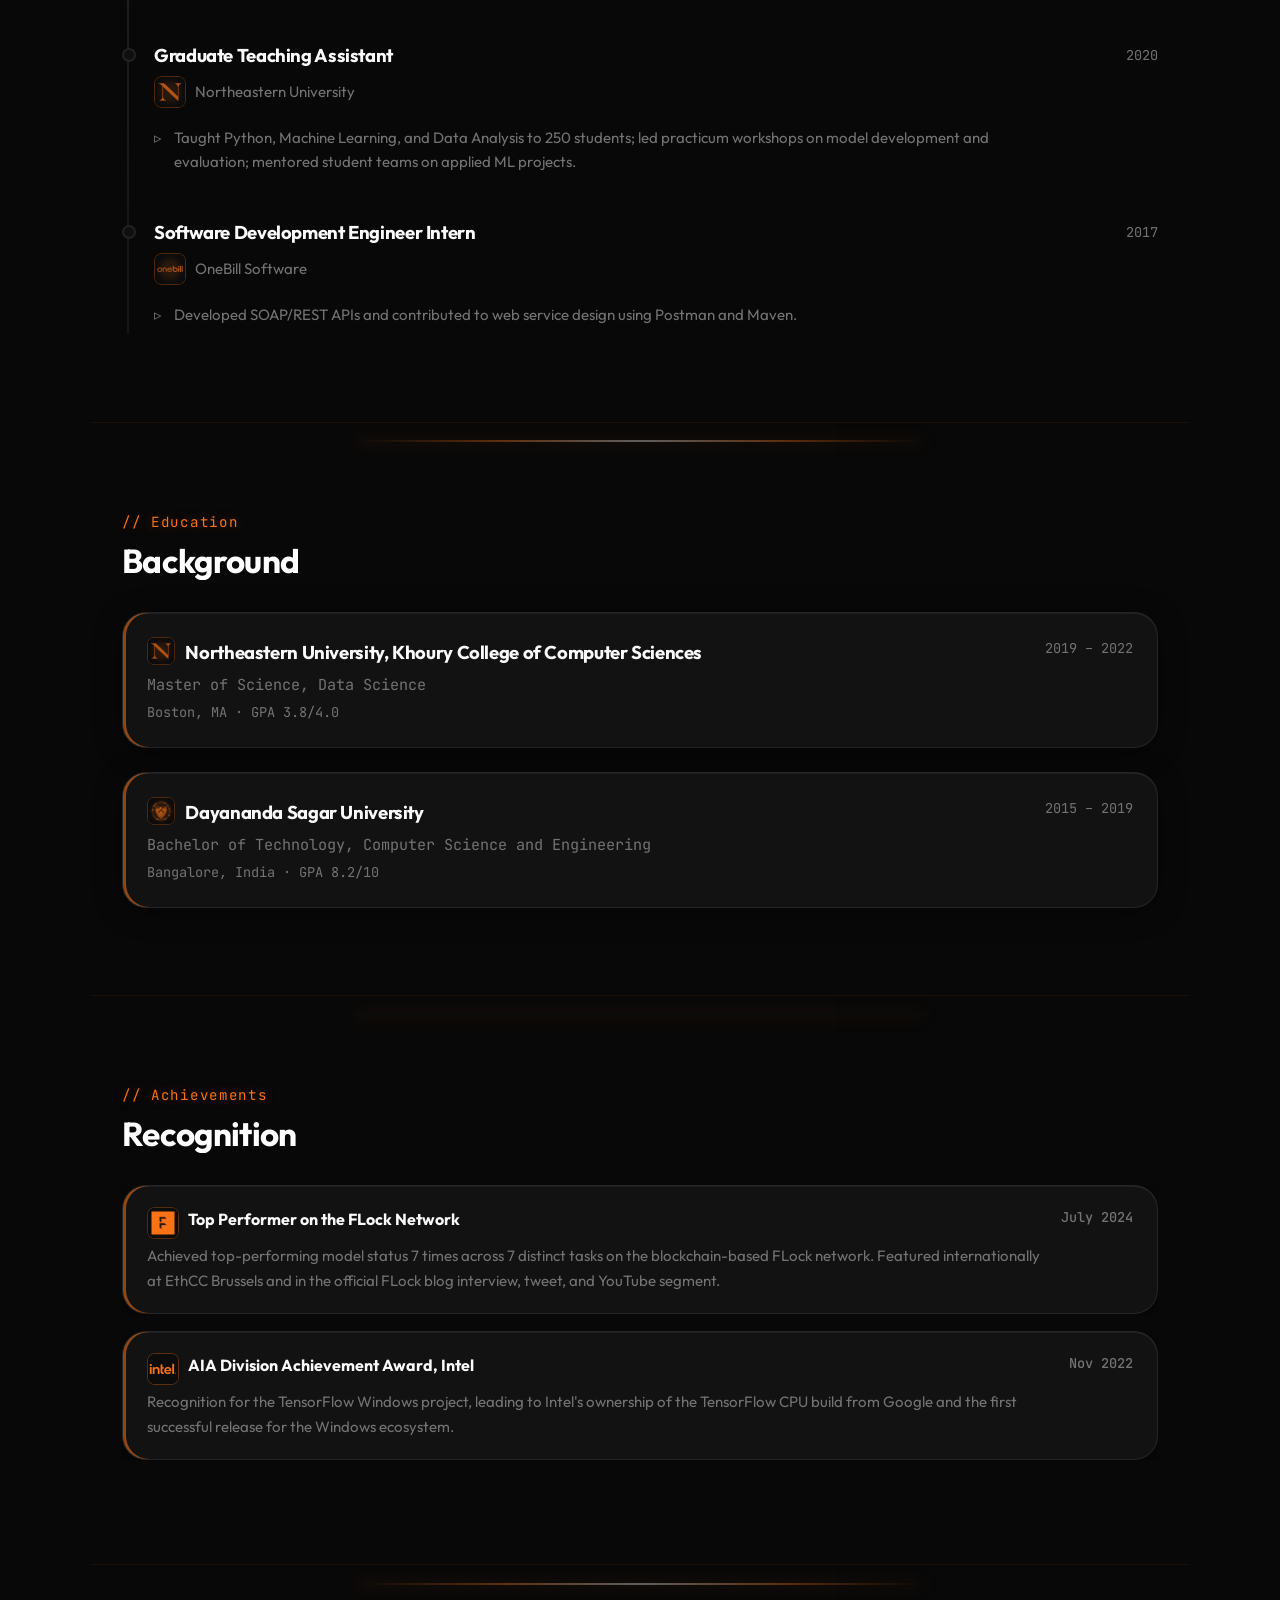
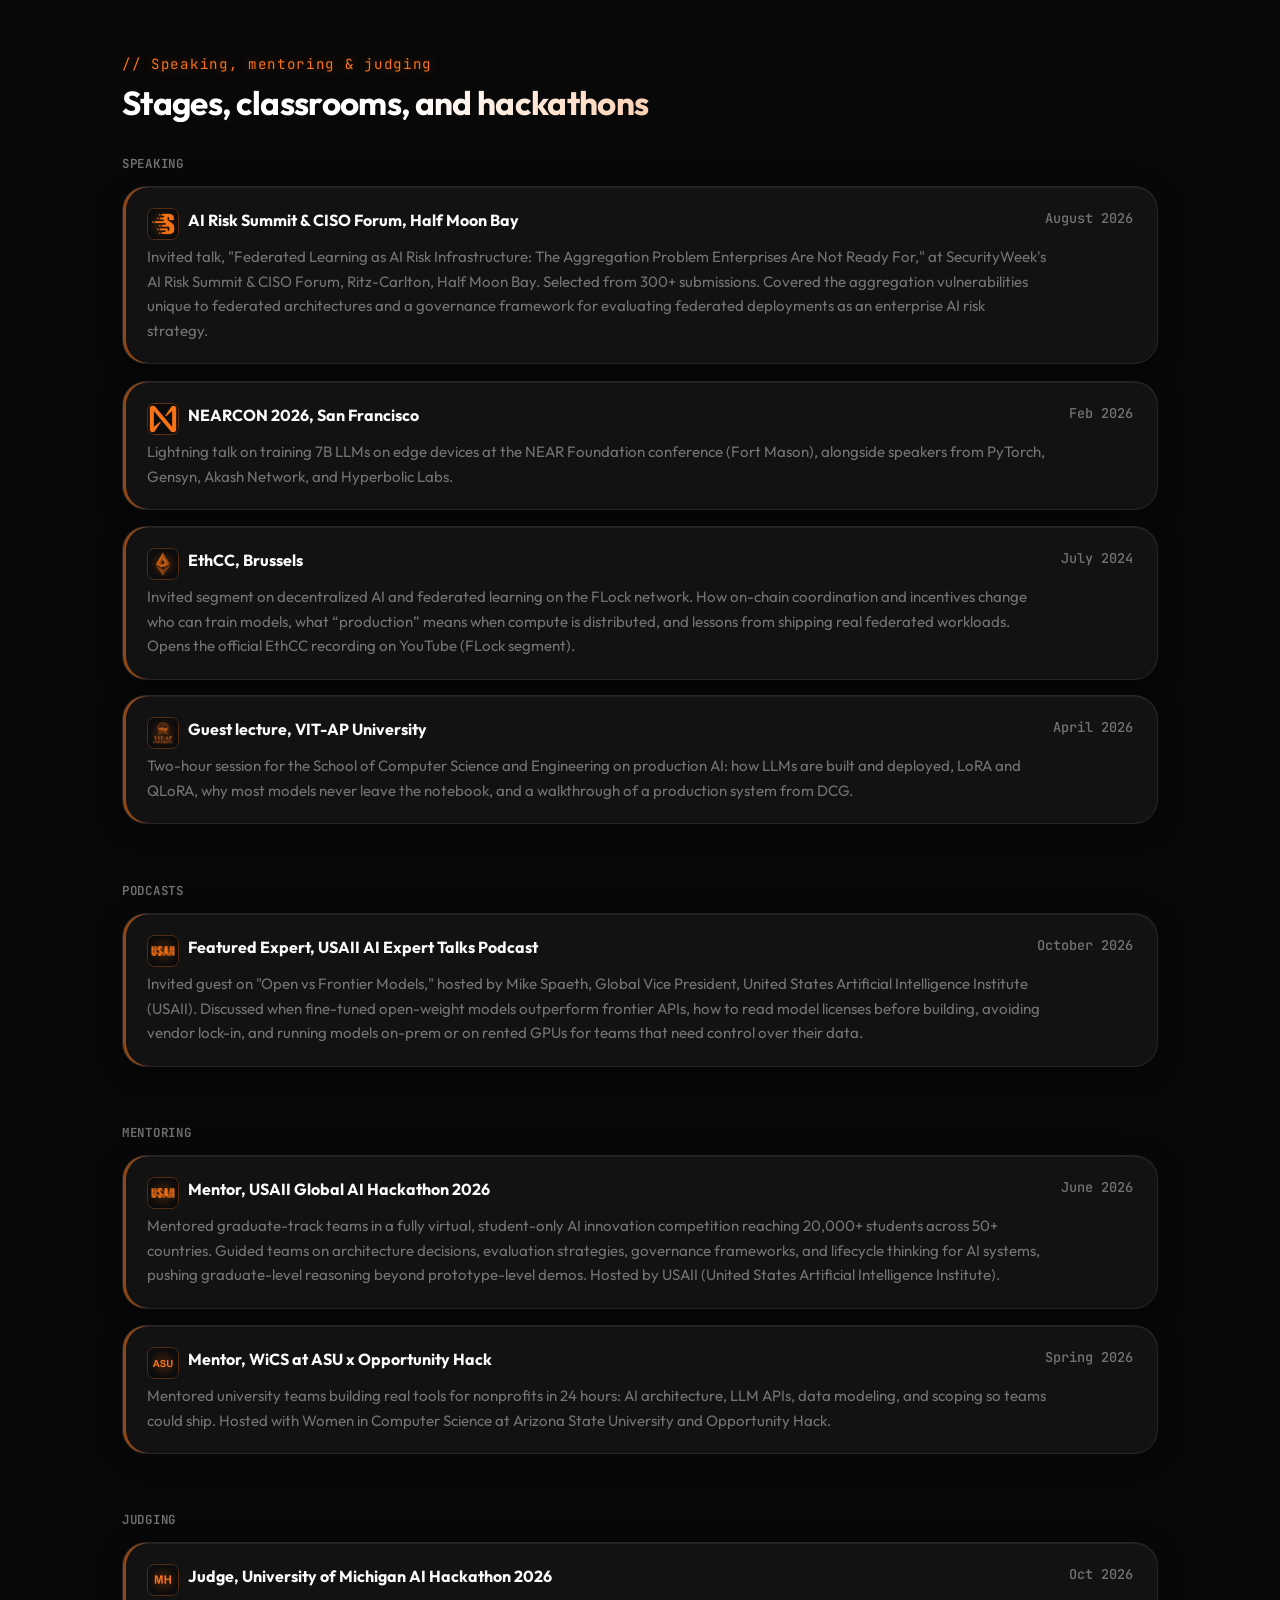
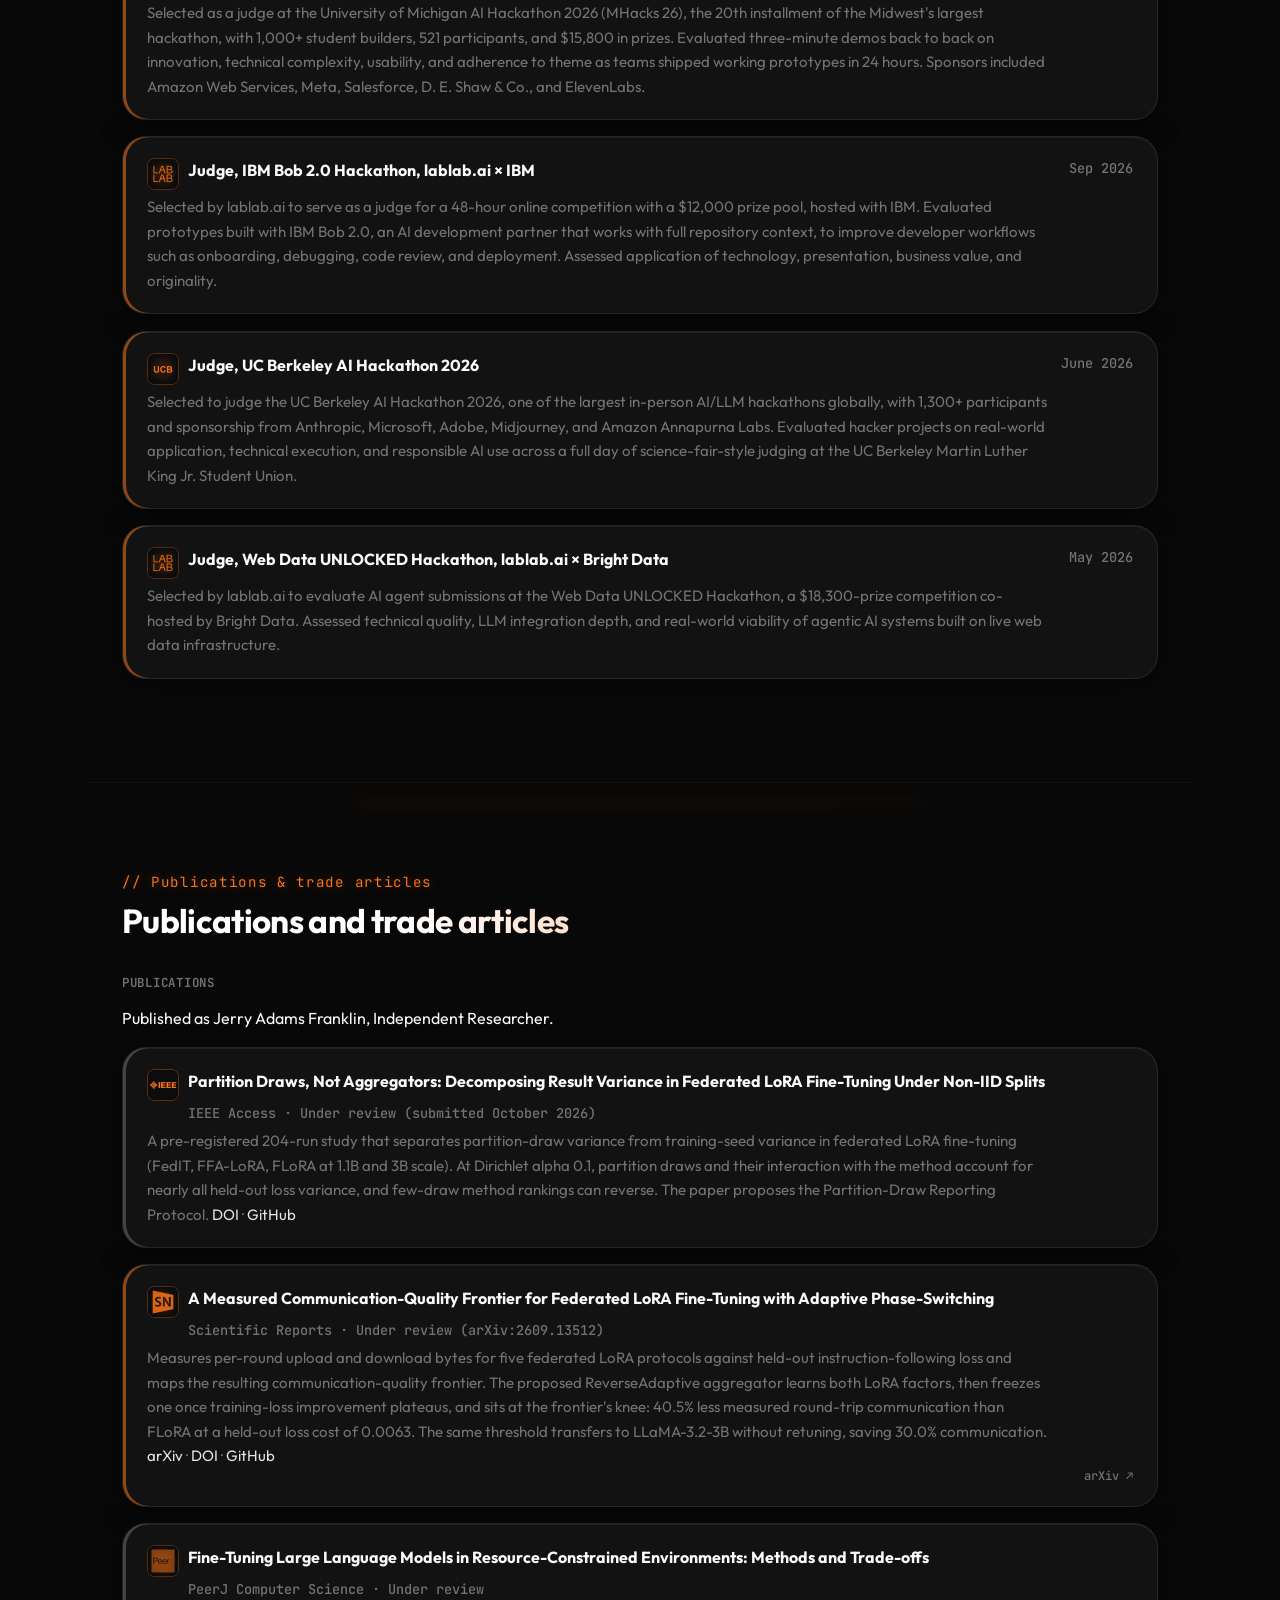
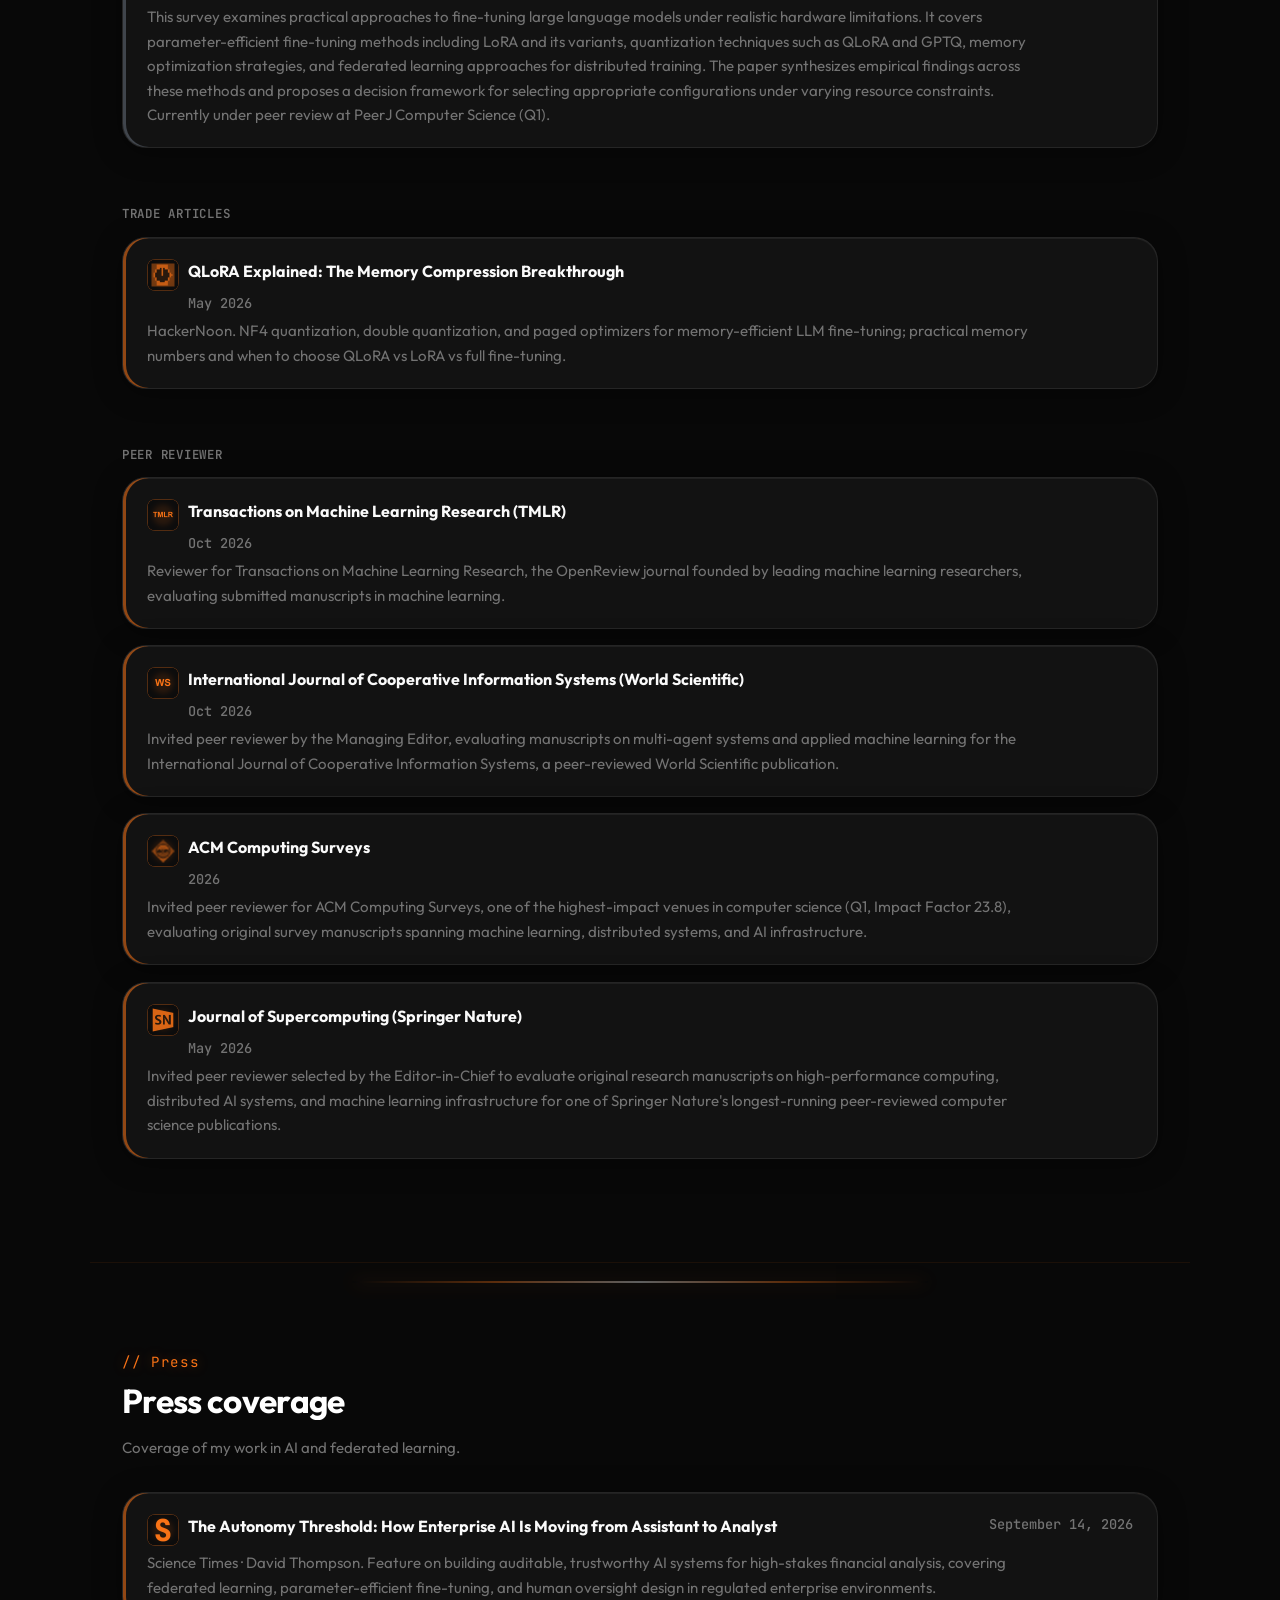
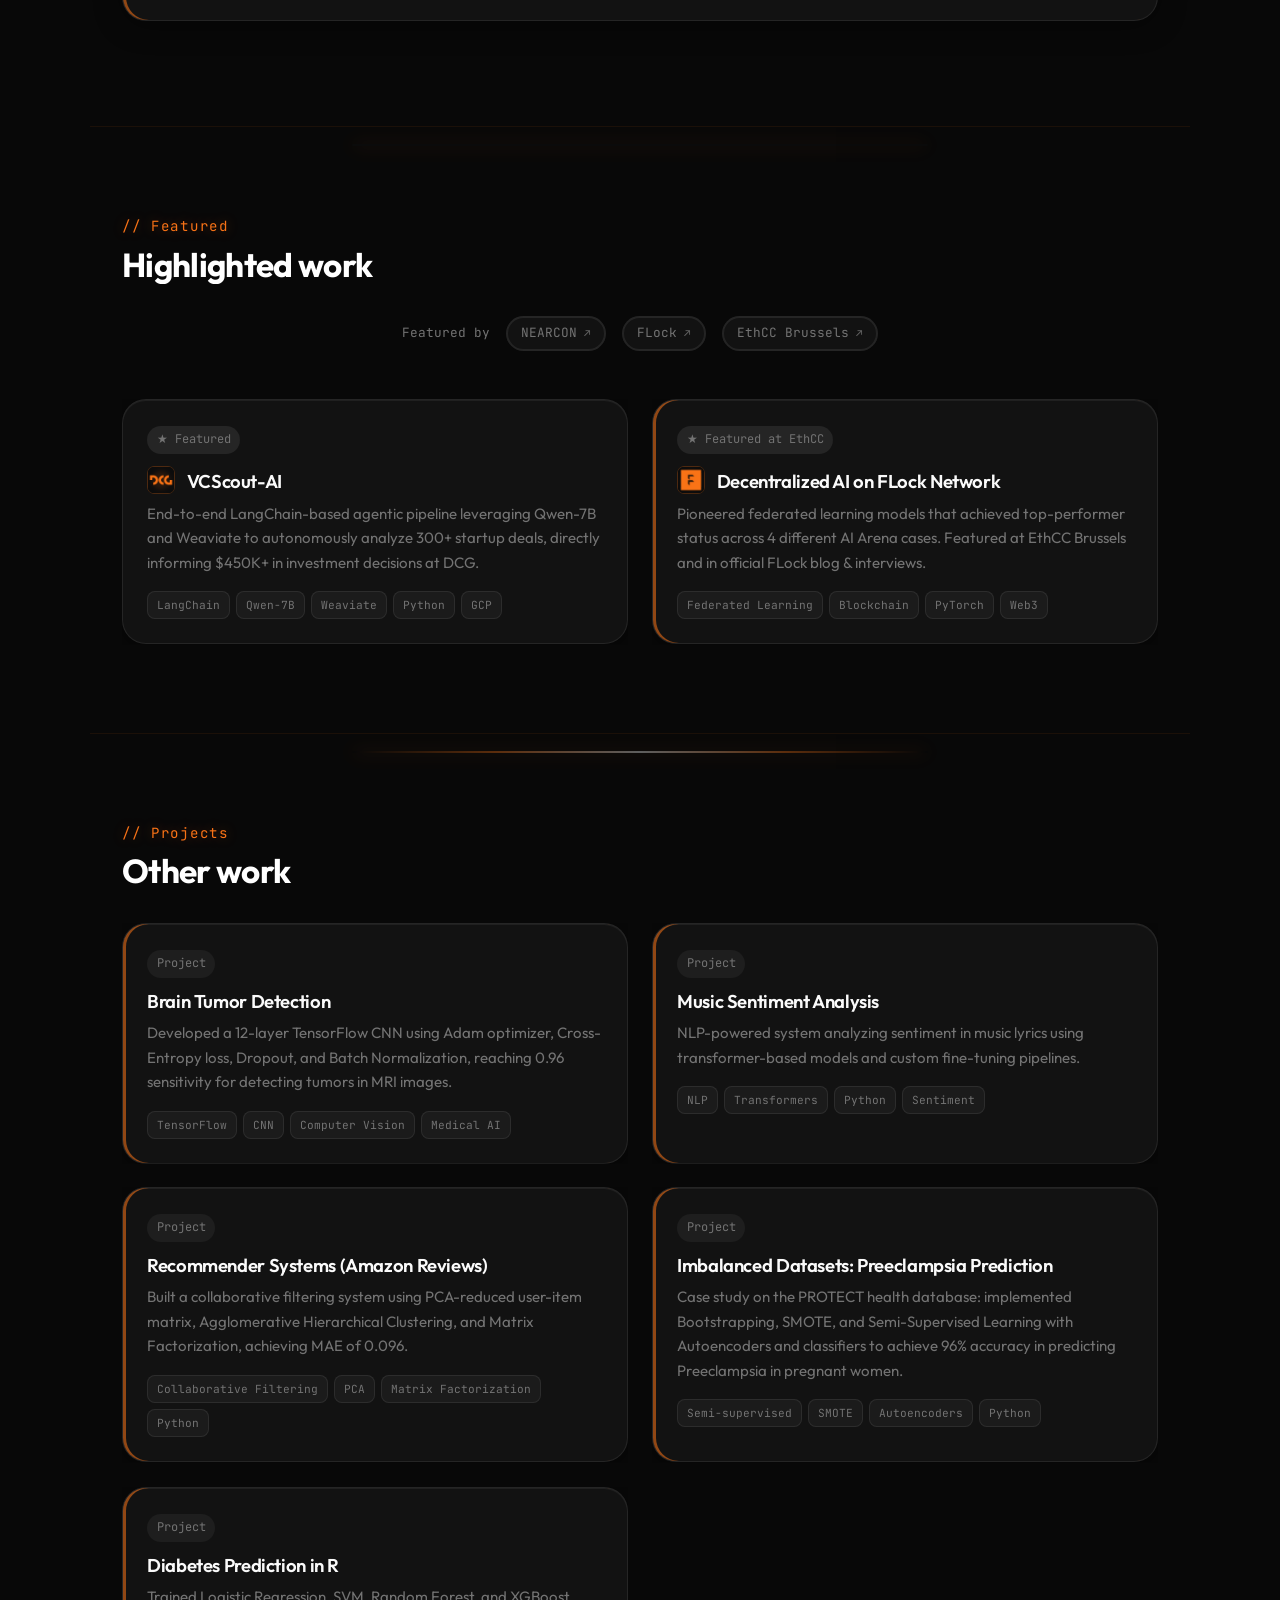
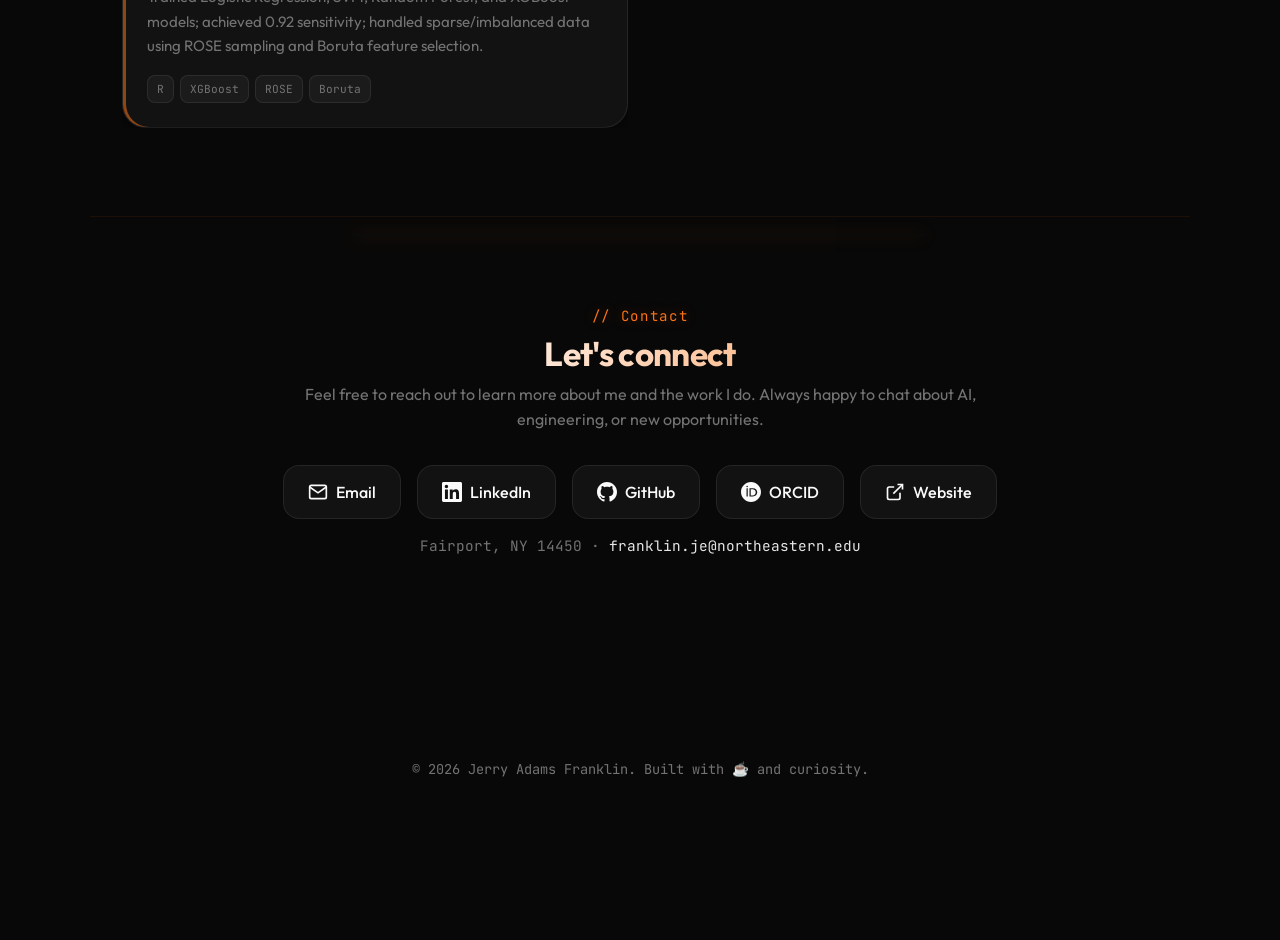
==== commit 6f1afa48: "Add USAII podcast and TMLR/IJCIS peer reviewer entries" ====
--- a/index.html
+++ b/index.html
@@ -134,6 +134,7 @@
         <div class="hero-press">
           <span class="hero-press-label">Featured at</span>
           <span class="hero-press-pill">AI Risk Summit</span>
+          <span class="hero-press-pill">USAII</span>
           <span class="hero-press-pill">EthCC</span>
           <span class="hero-press-pill">NEARCON</span>
           <span class="hero-press-pill">FLock</span>
@@ -408,6 +409,19 @@
         </div>
       </div>
       <div class="writing-block">
+        <h3>Podcasts</h3>
+        <div class="achievements-list">
+          <a href="https://www.youtube.com/watch?v=sk9CDez2nag" target="_blank" rel="noopener noreferrer" class="achievement-item anim-item">
+            <div class="title">
+              <img class="card-logo" src="assets/logos/usaii.png" alt="" width="32" height="32" loading="lazy" decoding="async">
+              <span class="title-text">Featured Expert, USAII AI Expert Talks Podcast</span>
+              <span class="date">October 2026</span>
+            </div>
+            <p class="desc">Invited guest on "Open vs Frontier Models," hosted by Mike Spaeth, Global Vice President, United States Artificial Intelligence Institute (USAII). Discussed when fine-tuned open-weight models outperform frontier APIs, how to read model licenses before building, avoiding vendor lock-in, and running models on-prem or on rented GPUs for teams that need control over their data.</p>
+          </a>
+        </div>
+      </div>
+      <div class="writing-block">
         <h3>Mentoring</h3>
         <div class="achievements-list">
           <a href="https://aihackathon.usaii.org/" target="_blank" rel="noopener noreferrer" class="achievement-item anim-item">
@@ -519,6 +533,22 @@
       <div class="writing-block">
         <h3>Peer reviewer</h3>
         <div class="achievements-list">
+          <a href="https://jmlr.org/tmlr/" target="_blank" rel="noopener noreferrer" class="achievement-item anim-item">
+            <div class="title">
+              <img class="card-logo" src="assets/logos/tmlr.png" alt="" width="32" height="32" loading="lazy" decoding="async">
+              <span class="title-text">Transactions on Machine Learning Research (TMLR)</span>
+              <span class="date">Oct 2026</span>
+            </div>
+            <p class="desc">Reviewer for Transactions on Machine Learning Research, the OpenReview journal founded by leading machine learning researchers, evaluating submitted manuscripts in machine learning.</p>
+          </a>
+          <a href="https://www.worldscientific.com/worldscinet/ijcis" target="_blank" rel="noopener noreferrer" class="achievement-item anim-item">
+            <div class="title">
+              <img class="card-logo" src="assets/logos/worldscientific.png" alt="" width="32" height="32" loading="lazy" decoding="async">
+              <span class="title-text">International Journal of Cooperative Information Systems (World Scientific)</span>
+              <span class="date">Oct 2026</span>
+            </div>
+            <p class="desc">Invited peer reviewer by the Managing Editor, evaluating manuscripts on multi-agent systems and applied machine learning for the International Journal of Cooperative Information Systems, a peer-reviewed World Scientific publication.</p>
+          </a>
           <a href="https://dl.acm.org/journal/csur" target="_blank" rel="noopener noreferrer" class="achievement-item anim-item">
             <div class="title">
               <img class="card-logo" src="assets/logos/acm.png" alt="" width="32" height="32" loading="lazy" decoding="async">
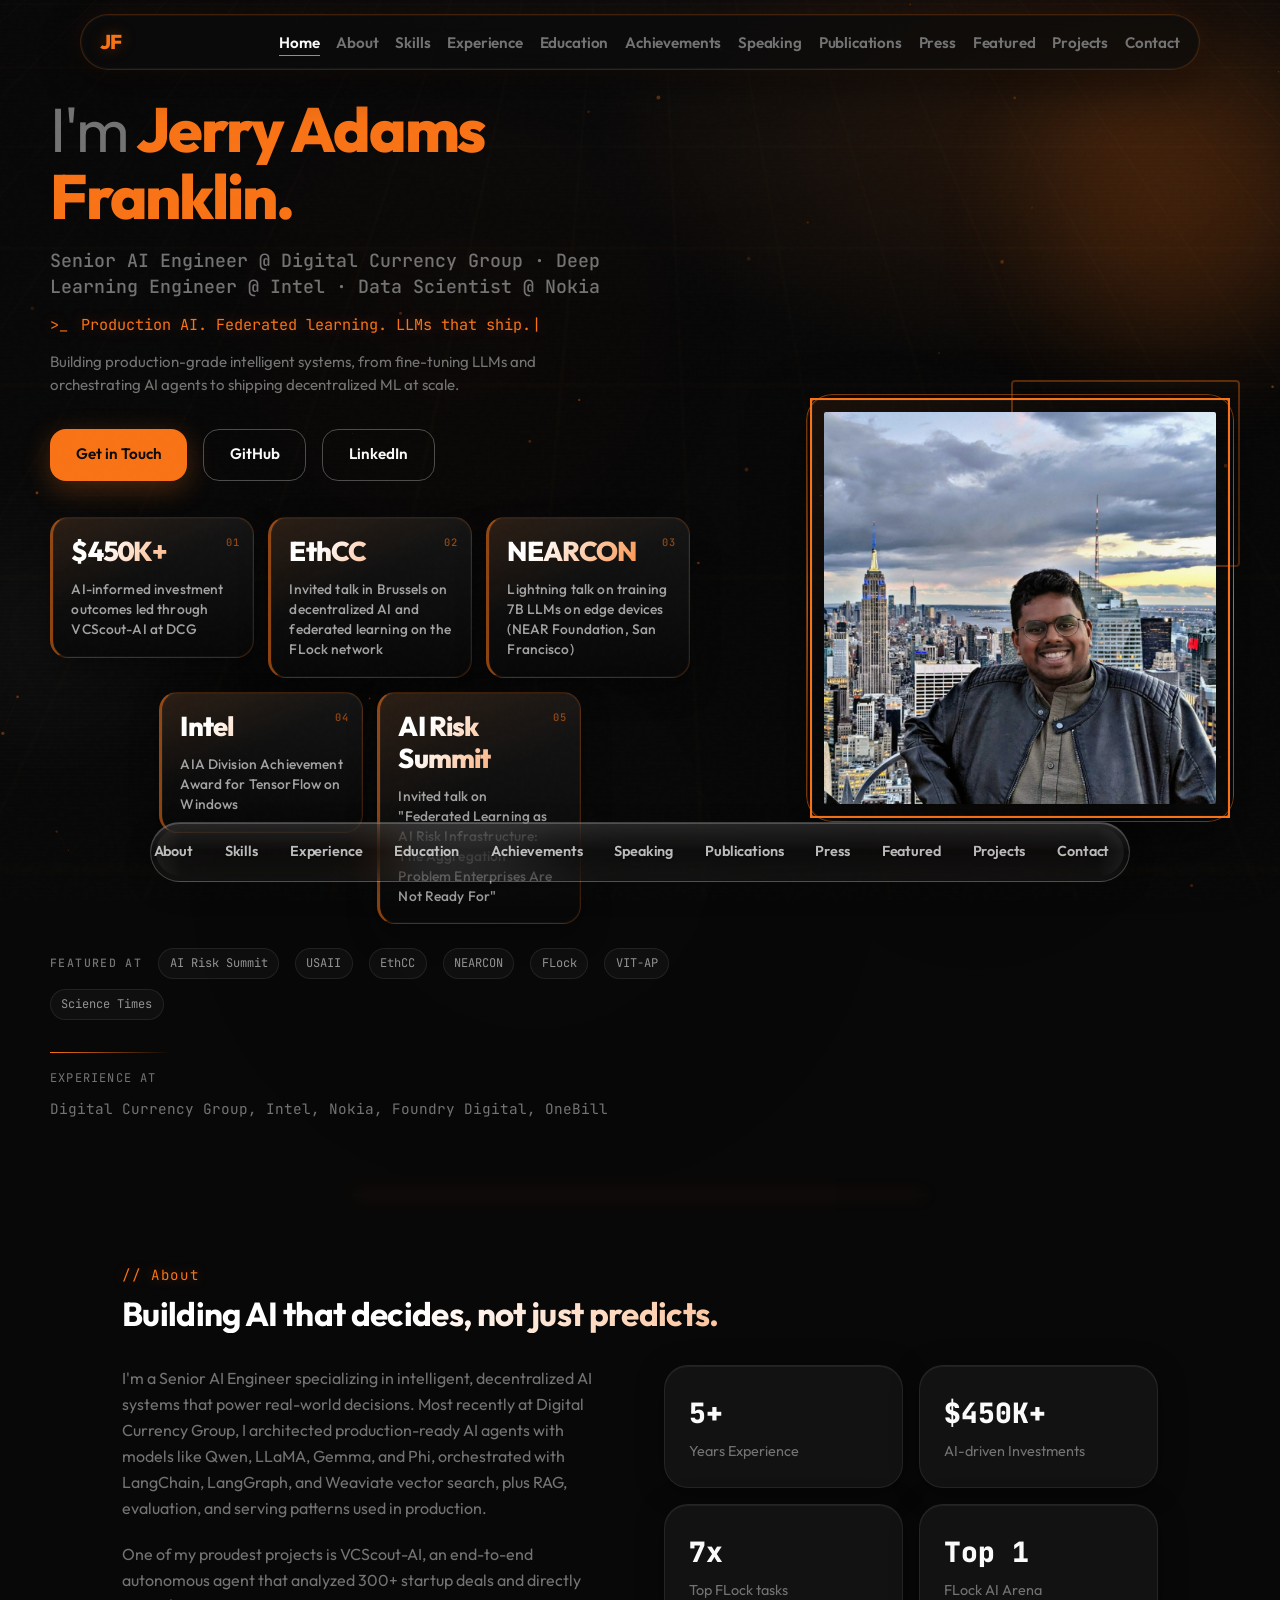
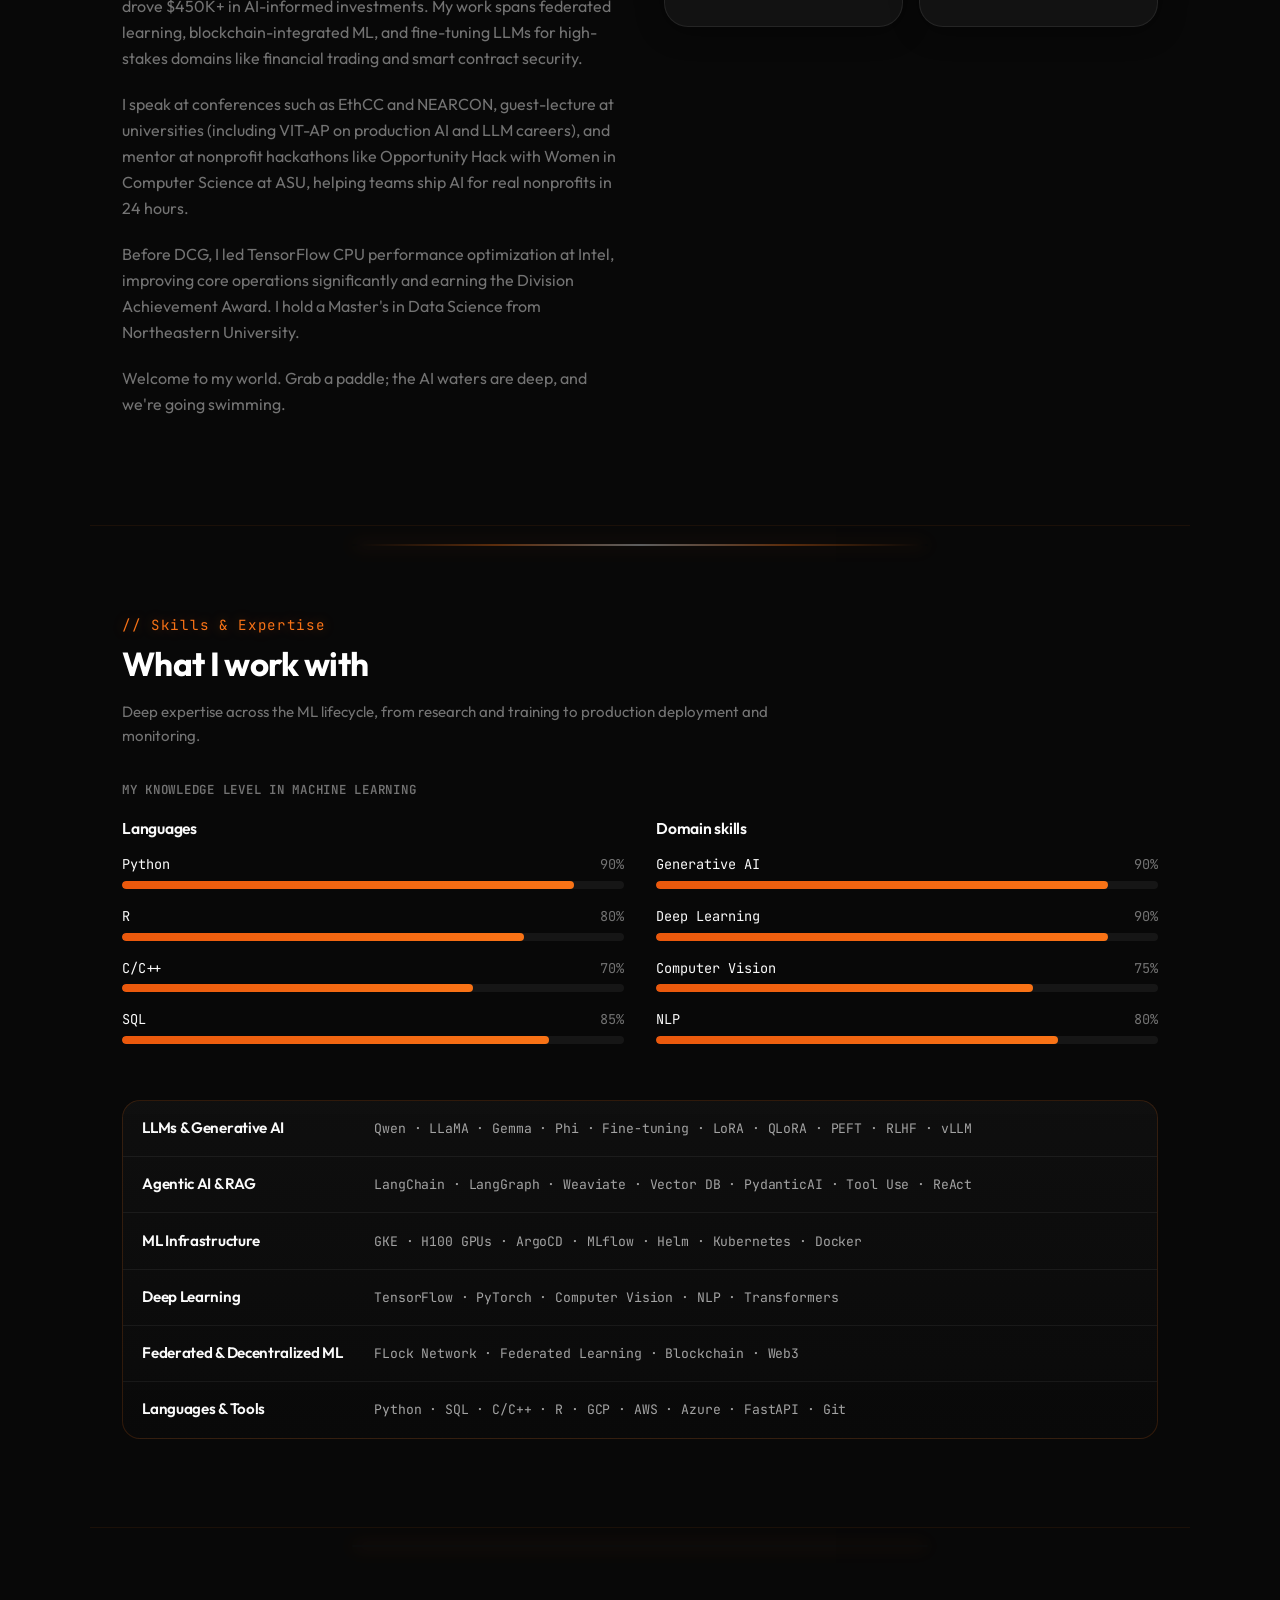
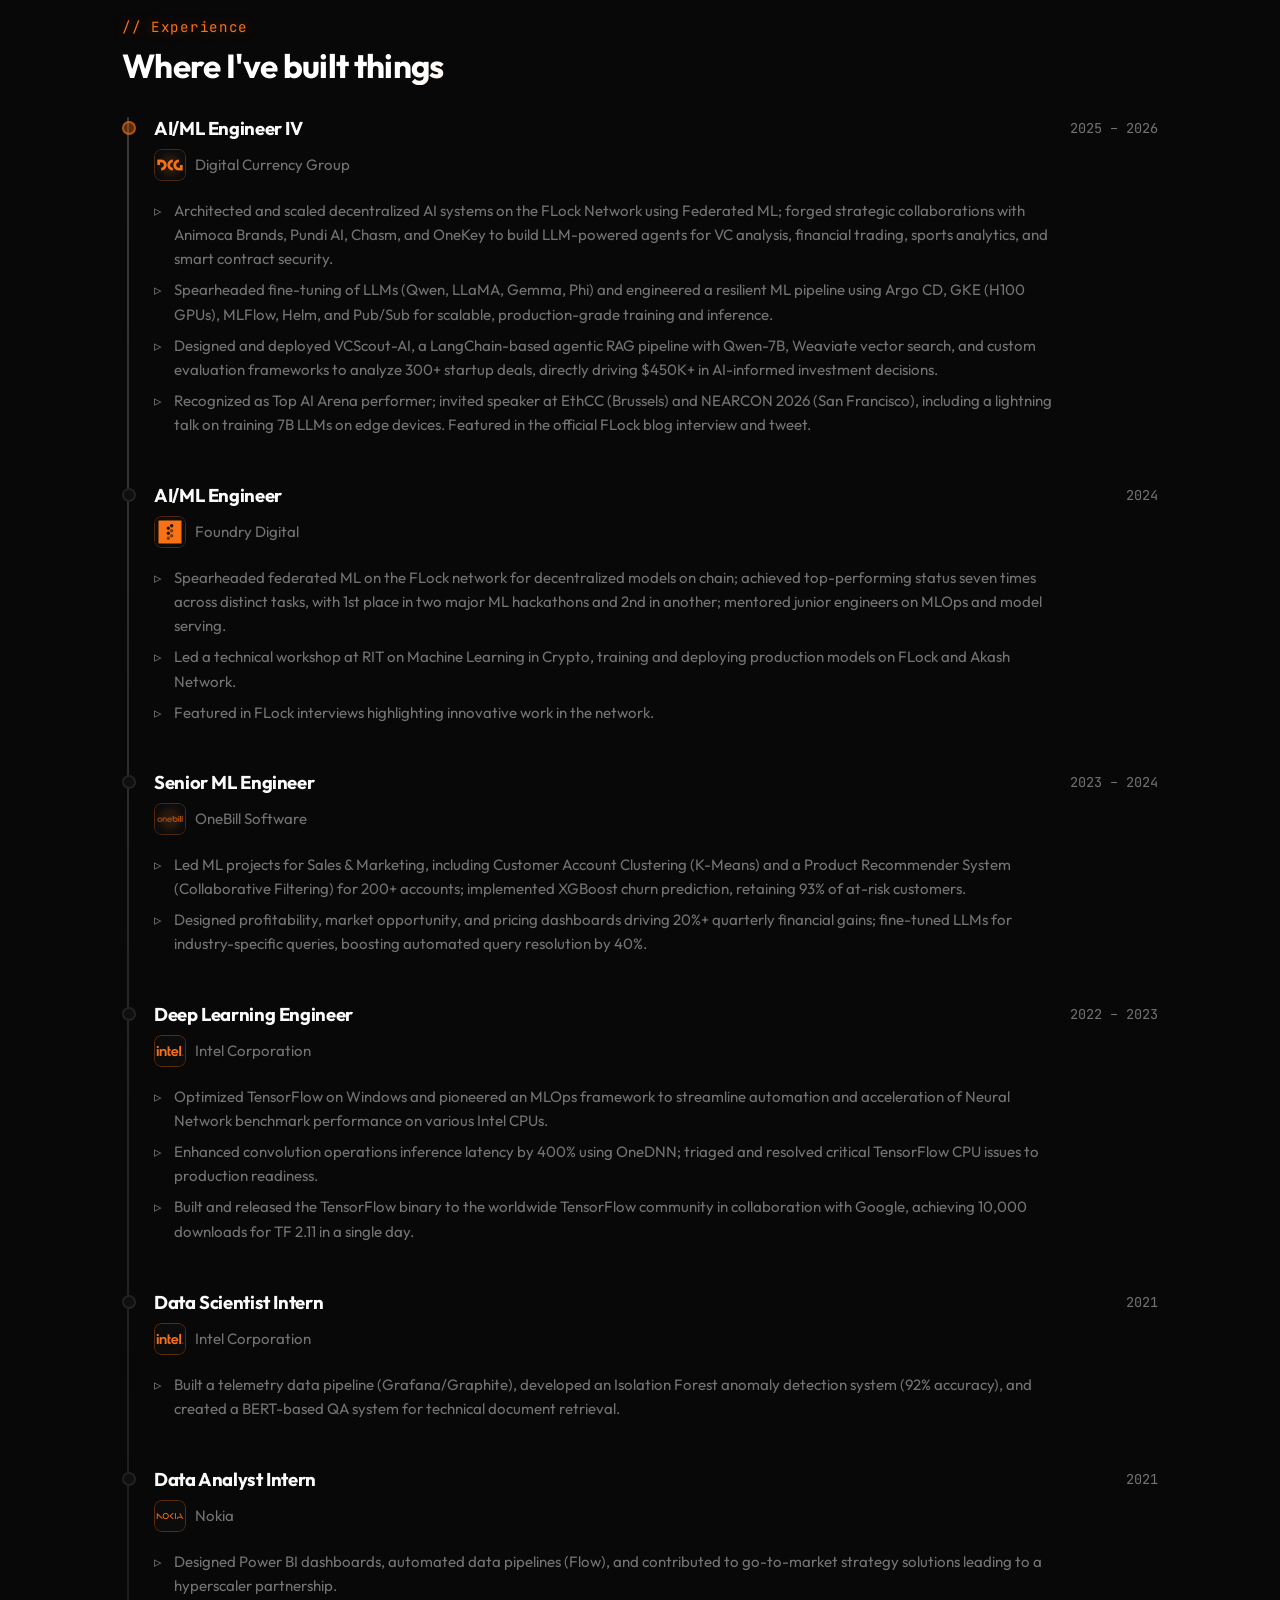
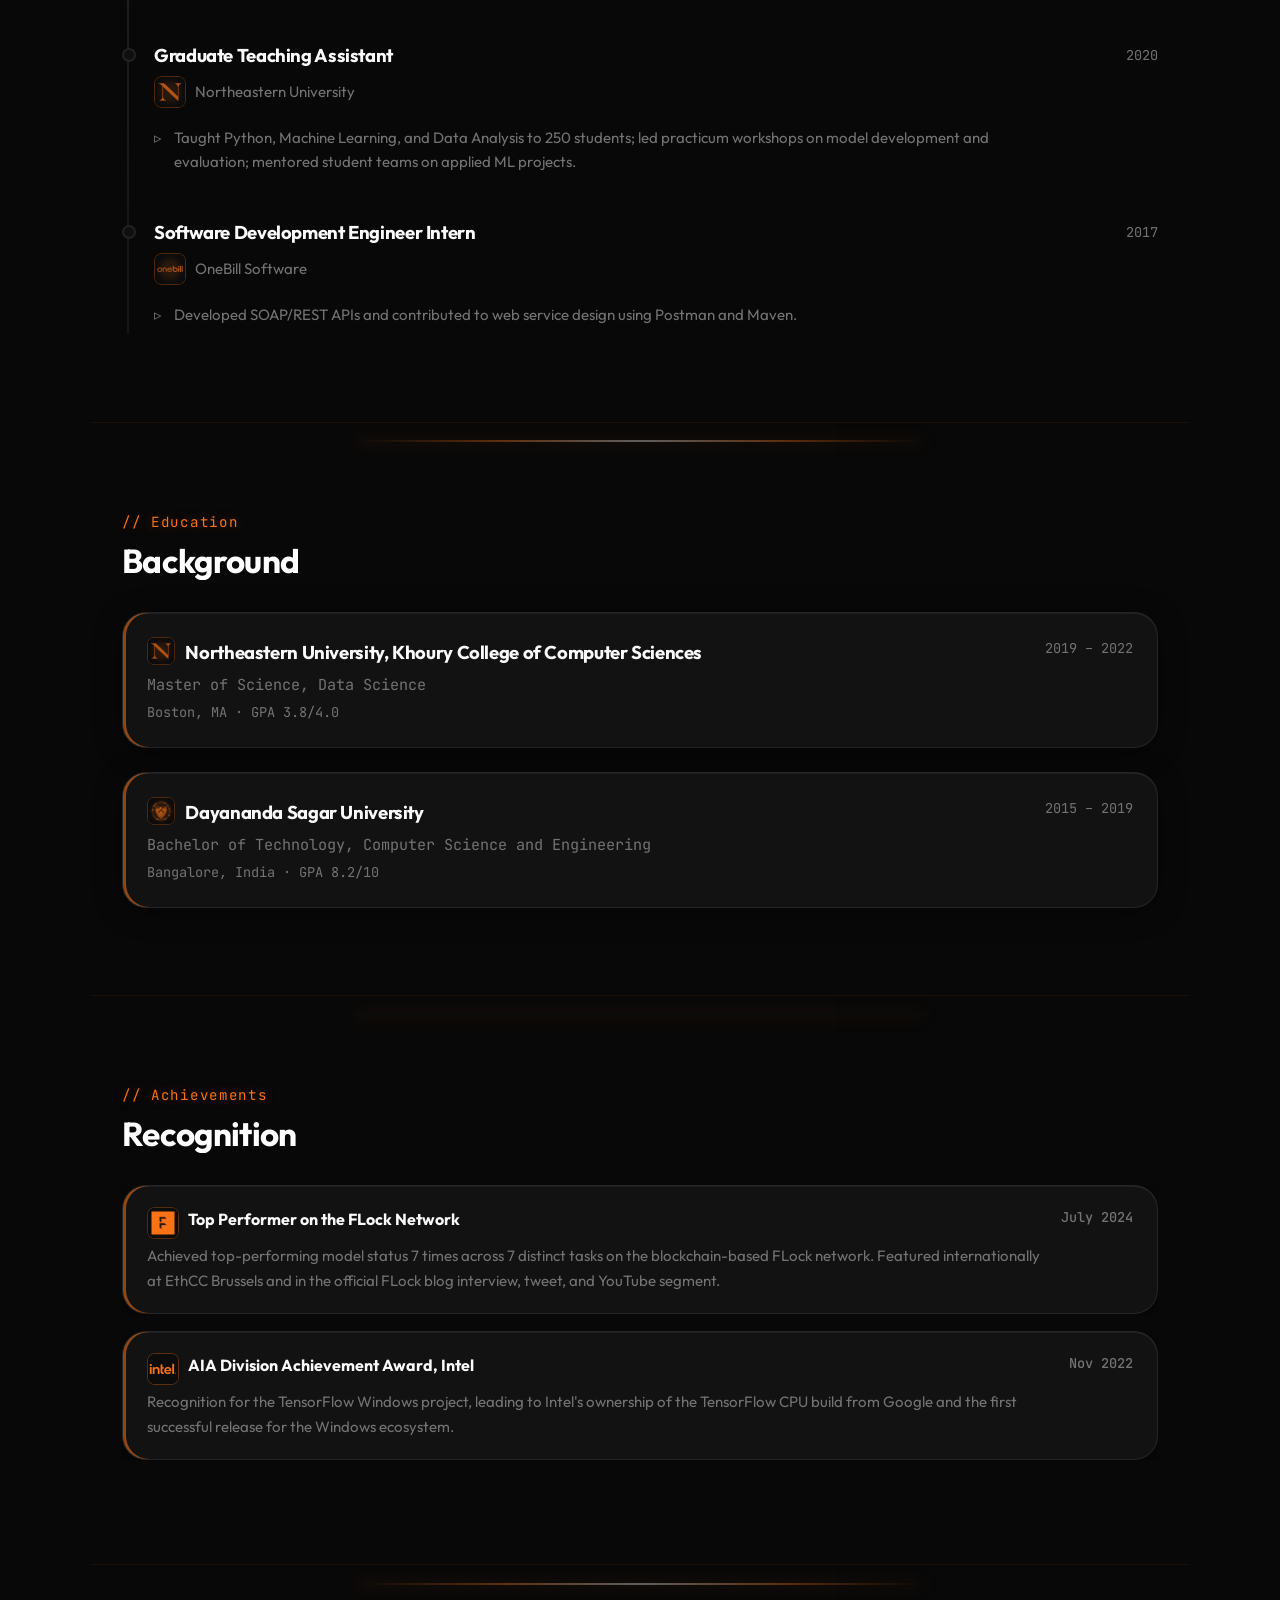
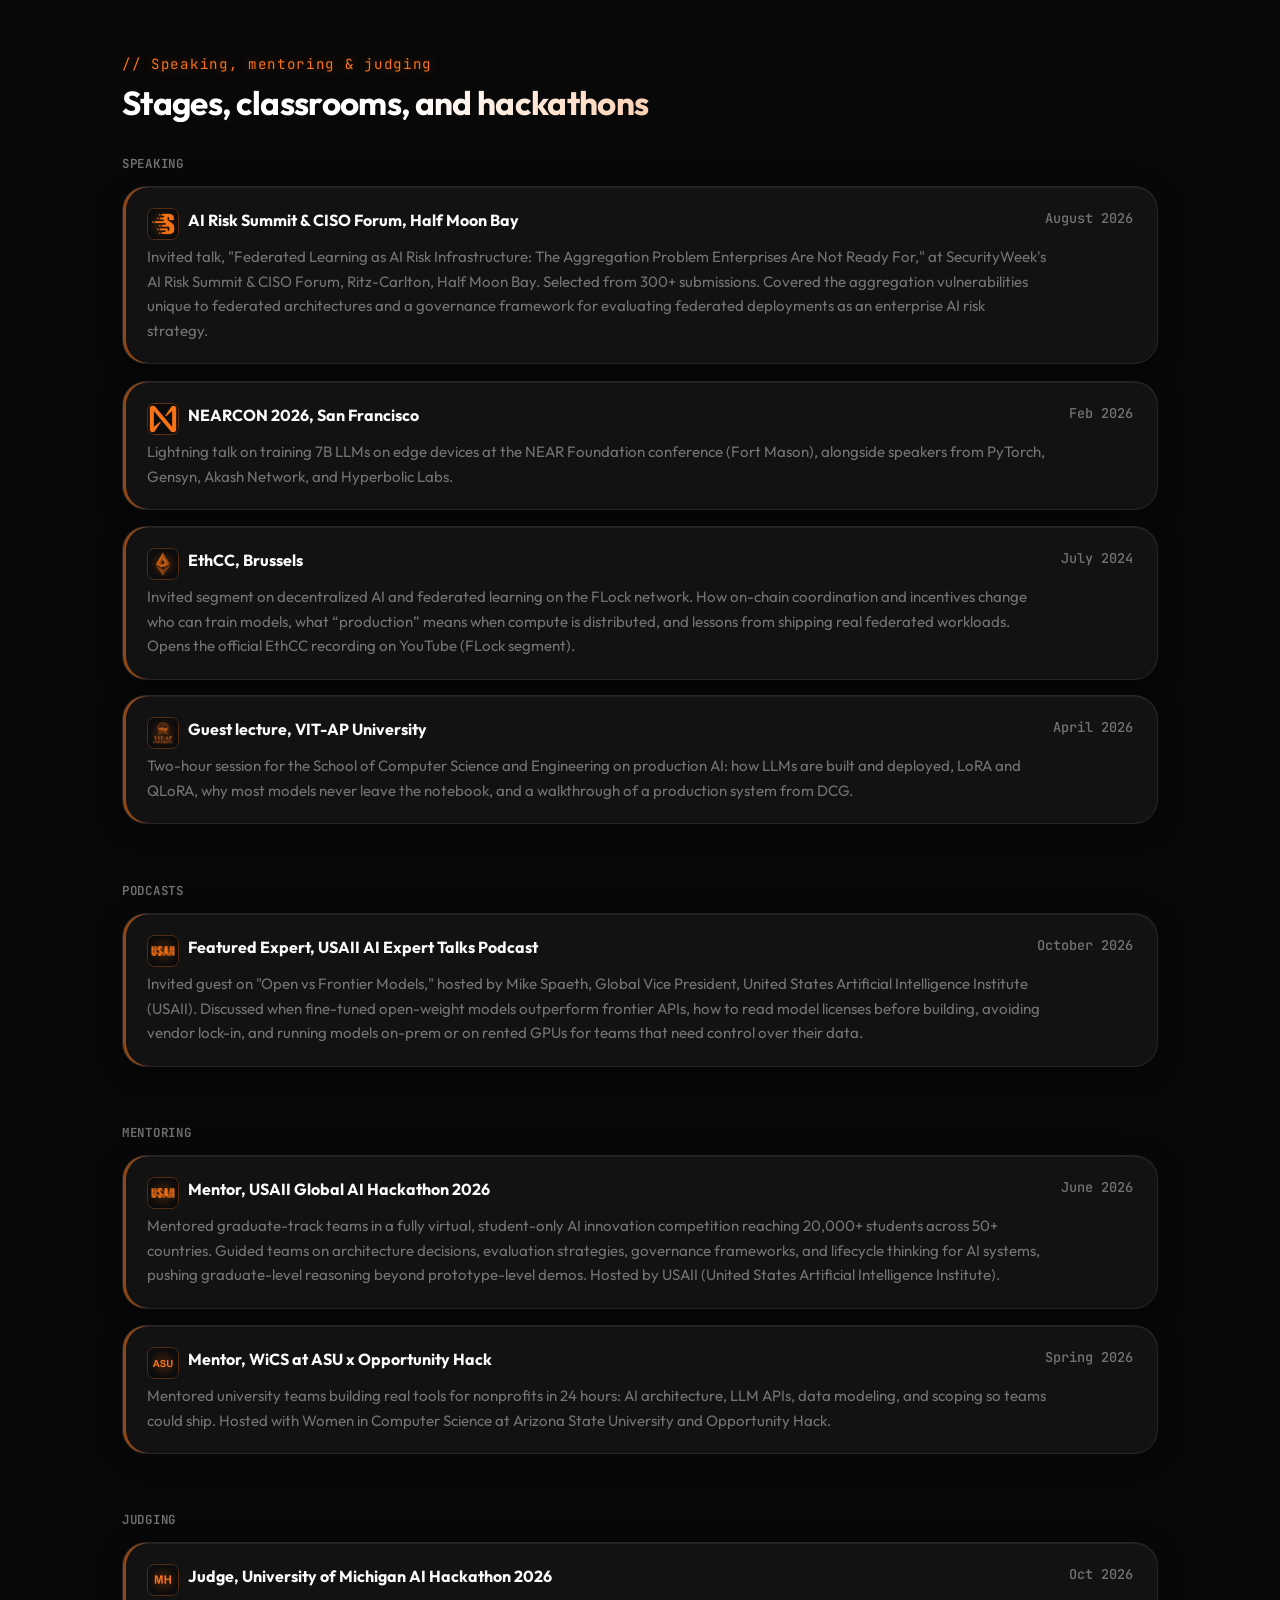
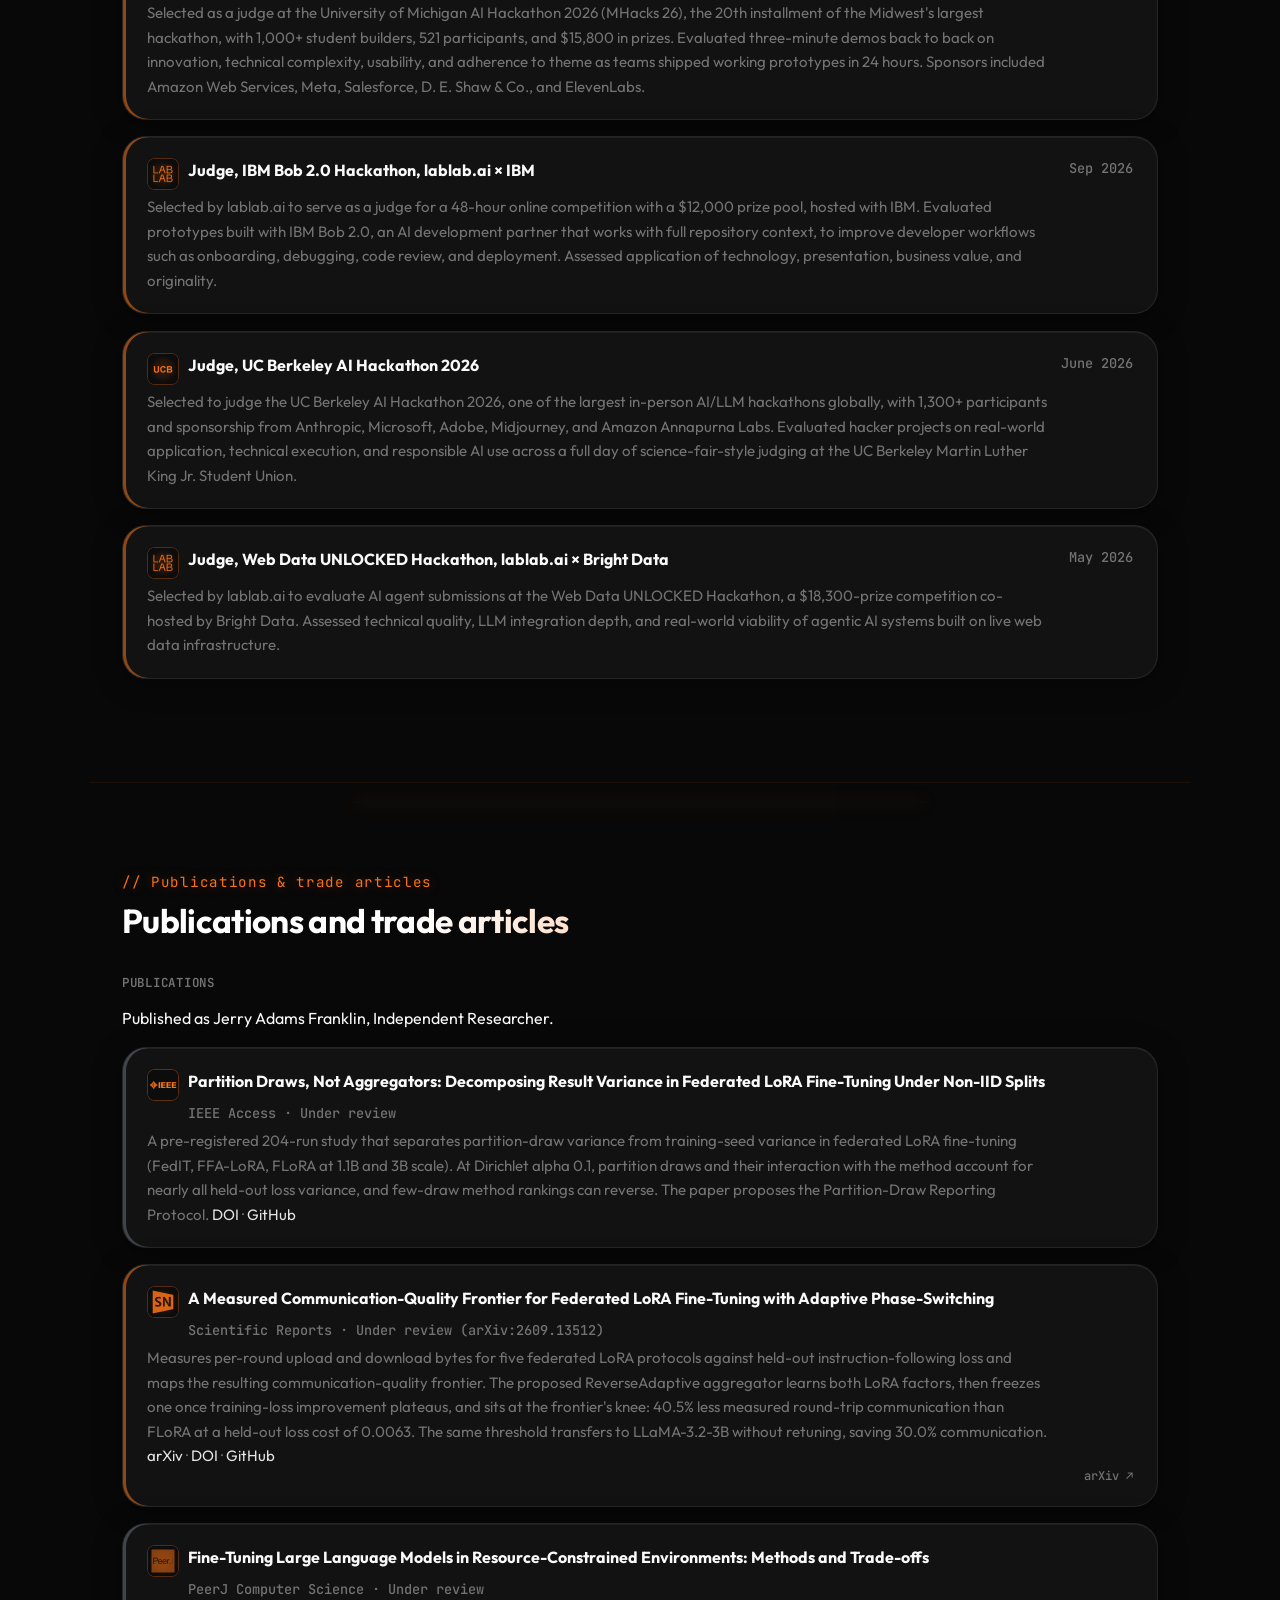
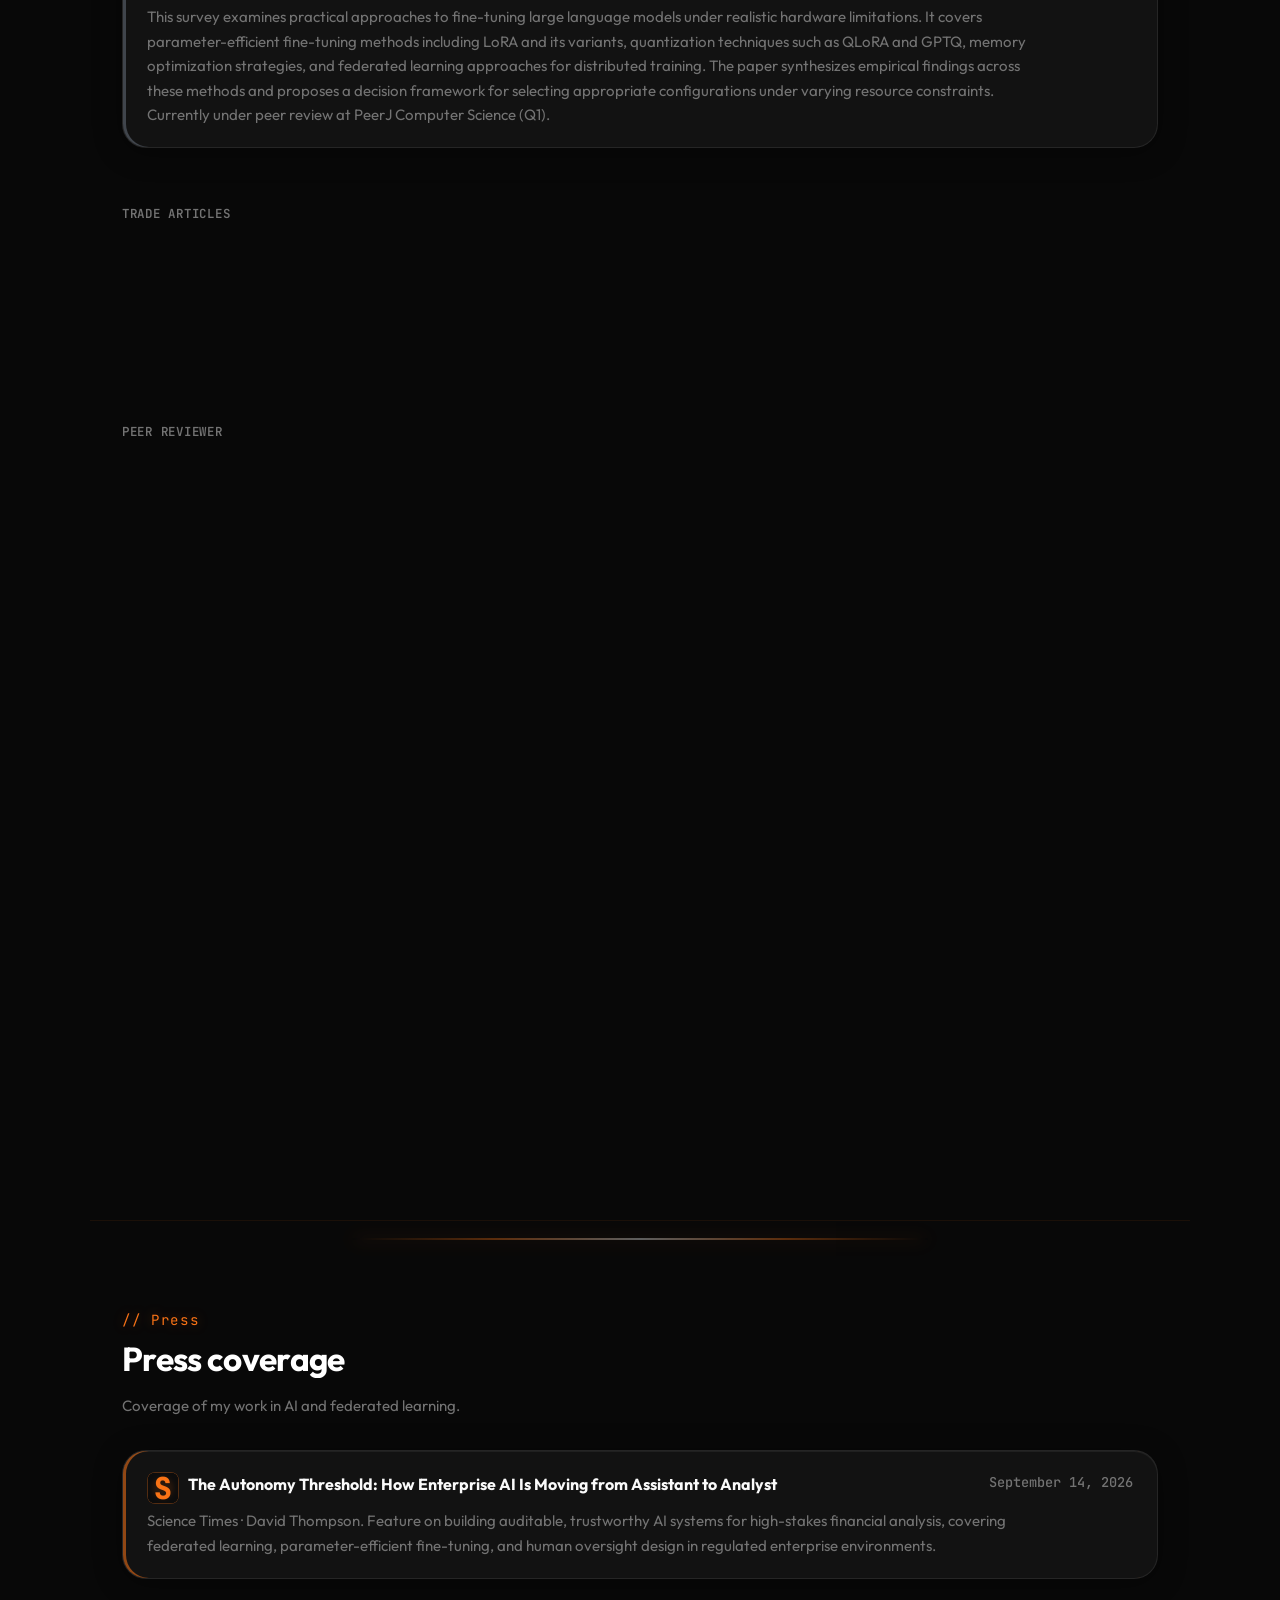
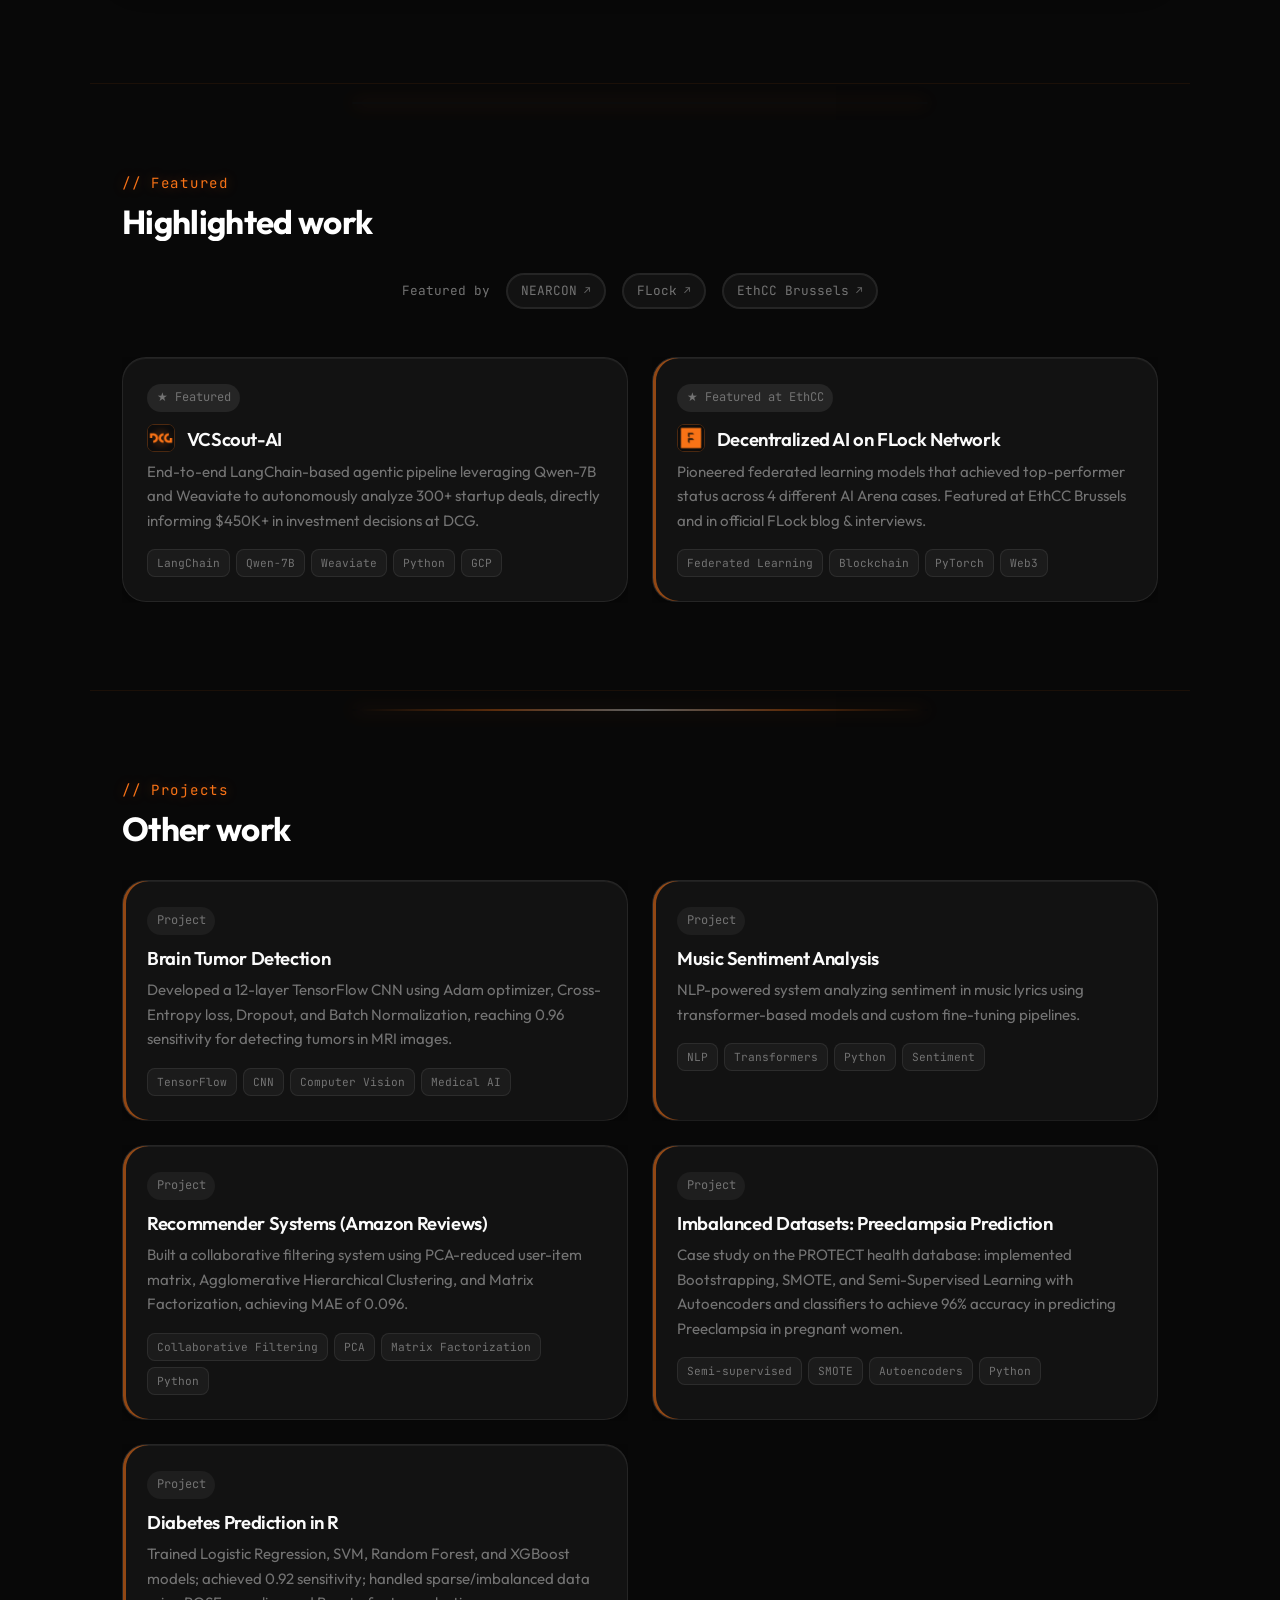
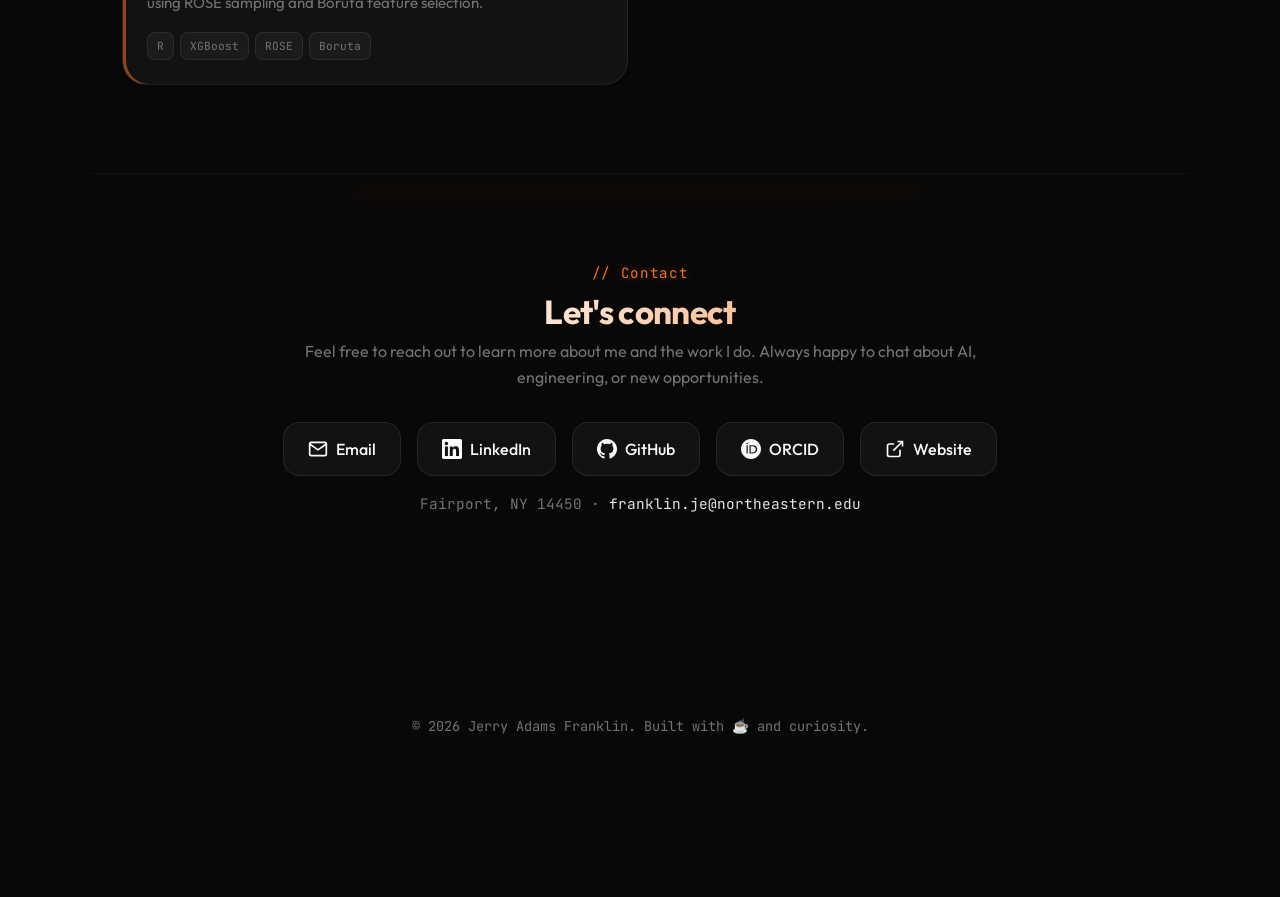
==== commit 83fe8286: "Update peer reviewer list with IEEE venues and fix Trade/Peer date alignment. Replace IJCIS and ACM " ====
--- a/index.html
+++ b/index.html
@@ -494,7 +494,7 @@
             <div class="title">
               <img class="card-logo" src="assets/logos/ieee.png" alt="" width="32" height="32" loading="lazy" decoding="async">
               <span class="title-text">Partition Draws, Not Aggregators: Decomposing Result Variance in Federated LoRA Fine-Tuning Under Non-IID Splits</span>
-              <span class="date">IEEE Access · Under review (submitted October 2026)</span>
+              <span class="date">IEEE Access · Under review</span>
             </div>
             <p class="desc">A pre-registered 204-run study that separates partition-draw variance from training-seed variance in federated LoRA fine-tuning (FedIT, FFA-LoRA, FLoRA at 1.1B and 3B scale). At Dirichlet alpha 0.1, partition draws and their interaction with the method account for nearly all held-out loss variance, and few-draw method rankings can reverse. The paper proposes the Partition-Draw Reporting Protocol. <a href="https://doi.org/10.5281/zenodo.22861074" target="_blank" rel="noopener noreferrer">DOI</a> · <a href="https://github.com/jerryadamsfranklin/fedlora-partition-variance" target="_blank" rel="noopener noreferrer">GitHub</a></p>
           </div>
@@ -541,21 +541,29 @@
             </div>
             <p class="desc">Reviewer for Transactions on Machine Learning Research, the OpenReview journal founded by leading machine learning researchers, evaluating submitted manuscripts in machine learning.</p>
           </a>
-          <a href="https://www.worldscientific.com/worldscinet/ijcis" target="_blank" rel="noopener noreferrer" class="achievement-item anim-item">
-            <div class="title">
-              <img class="card-logo" src="assets/logos/worldscientific.png" alt="" width="32" height="32" loading="lazy" decoding="async">
-              <span class="title-text">International Journal of Cooperative Information Systems (World Scientific)</span>
-              <span class="date">Oct 2026</span>
-            </div>
-            <p class="desc">Invited peer reviewer by the Managing Editor, evaluating manuscripts on multi-agent systems and applied machine learning for the International Journal of Cooperative Information Systems, a peer-reviewed World Scientific publication.</p>
-          </a>
-          <a href="https://dl.acm.org/journal/csur" target="_blank" rel="noopener noreferrer" class="achievement-item anim-item">
-            <div class="title">
-              <img class="card-logo" src="assets/logos/acm.png" alt="" width="32" height="32" loading="lazy" decoding="async">
-              <span class="title-text">ACM Computing Surveys</span>
+          <a href="https://ieee-iotj.org/" target="_blank" rel="noopener noreferrer" class="achievement-item anim-item">
+            <div class="title">
+              <img class="card-logo" src="assets/logos/ieee.png" alt="" width="32" height="32" loading="lazy" decoding="async">
+              <span class="title-text">IEEE Internet of Things Journal</span>
               <span class="date">2026</span>
             </div>
-            <p class="desc">Invited peer reviewer for ACM Computing Surveys, one of the highest-impact venues in computer science (Q1, Impact Factor 23.8), evaluating original survey manuscripts spanning machine learning, distributed systems, and AI infrastructure.</p>
+            <p class="desc">Reviewer for the IEEE journal, evaluating submitted manuscripts on IoT systems and applied machine learning.</p>
+          </a>
+          <a href="https://www.computer.org/csdl/journal/sc" target="_blank" rel="noopener noreferrer" class="achievement-item anim-item">
+            <div class="title">
+              <img class="card-logo" src="assets/logos/ieee.png" alt="" width="32" height="32" loading="lazy" decoding="async">
+              <span class="title-text">IEEE Transactions on Services Computing</span>
+              <span class="date">2026</span>
+            </div>
+            <p class="desc">Reviewer for the IEEE Computer Society journal, evaluating submitted manuscripts on services computing and distributed systems.</p>
+          </a>
+          <a href="https://ieeeaccess.ieee.org/" target="_blank" rel="noopener noreferrer" class="achievement-item anim-item">
+            <div class="title">
+              <img class="card-logo" src="assets/logos/ieee.png" alt="" width="32" height="32" loading="lazy" decoding="async">
+              <span class="title-text">IEEE Access</span>
+              <span class="date">2026</span>
+            </div>
+            <p class="desc">Reviewer for the IEEE open-access journal, evaluating submitted manuscripts.</p>
           </a>
           <a href="https://link.springer.com/journal/11227" target="_blank" rel="noopener noreferrer" class="achievement-item anim-item">
             <div class="title">
--- a/assets/css/site.css
+++ b/assets/css/site.css
@@ -4542,11 +4542,11 @@
       text-align: right;
       white-space: nowrap;
     }
-    /* Publications: venue/status can be long — stack under the title so cards stay uniform */
-    #publications .achievement-item .title:has(.card-logo) {
+    /* Research papers only: venue/status can be long — stack under the title */
+    #publications .publications-stack > .writing-block:first-child .achievement-item .title:has(.card-logo) {
       grid-template-columns: auto minmax(0, 1fr);
     }
-    #publications .achievement-item .title:has(.card-logo) .date {
+    #publications .publications-stack > .writing-block:first-child .achievement-item .title:has(.card-logo) .date {
       grid-column: 2;
       grid-row: 2;
       justify-self: start;
@@ -4564,6 +4564,17 @@
         grid-row: 2;
         justify-self: start;
         text-align: left;
+      }
+      /* Trade articles + Peer reviewer: keep short dates on the right */
+      #publications .publications-stack > .writing-block:not(:first-child) .achievement-item .title:has(.card-logo) {
+        grid-template-columns: auto minmax(0, 1fr) auto;
+      }
+      #publications .publications-stack > .writing-block:not(:first-child) .achievement-item .title:has(.card-logo) .date {
+        grid-column: 3;
+        grid-row: 1;
+        justify-self: end;
+        text-align: right;
+        white-space: nowrap;
       }
     }
 
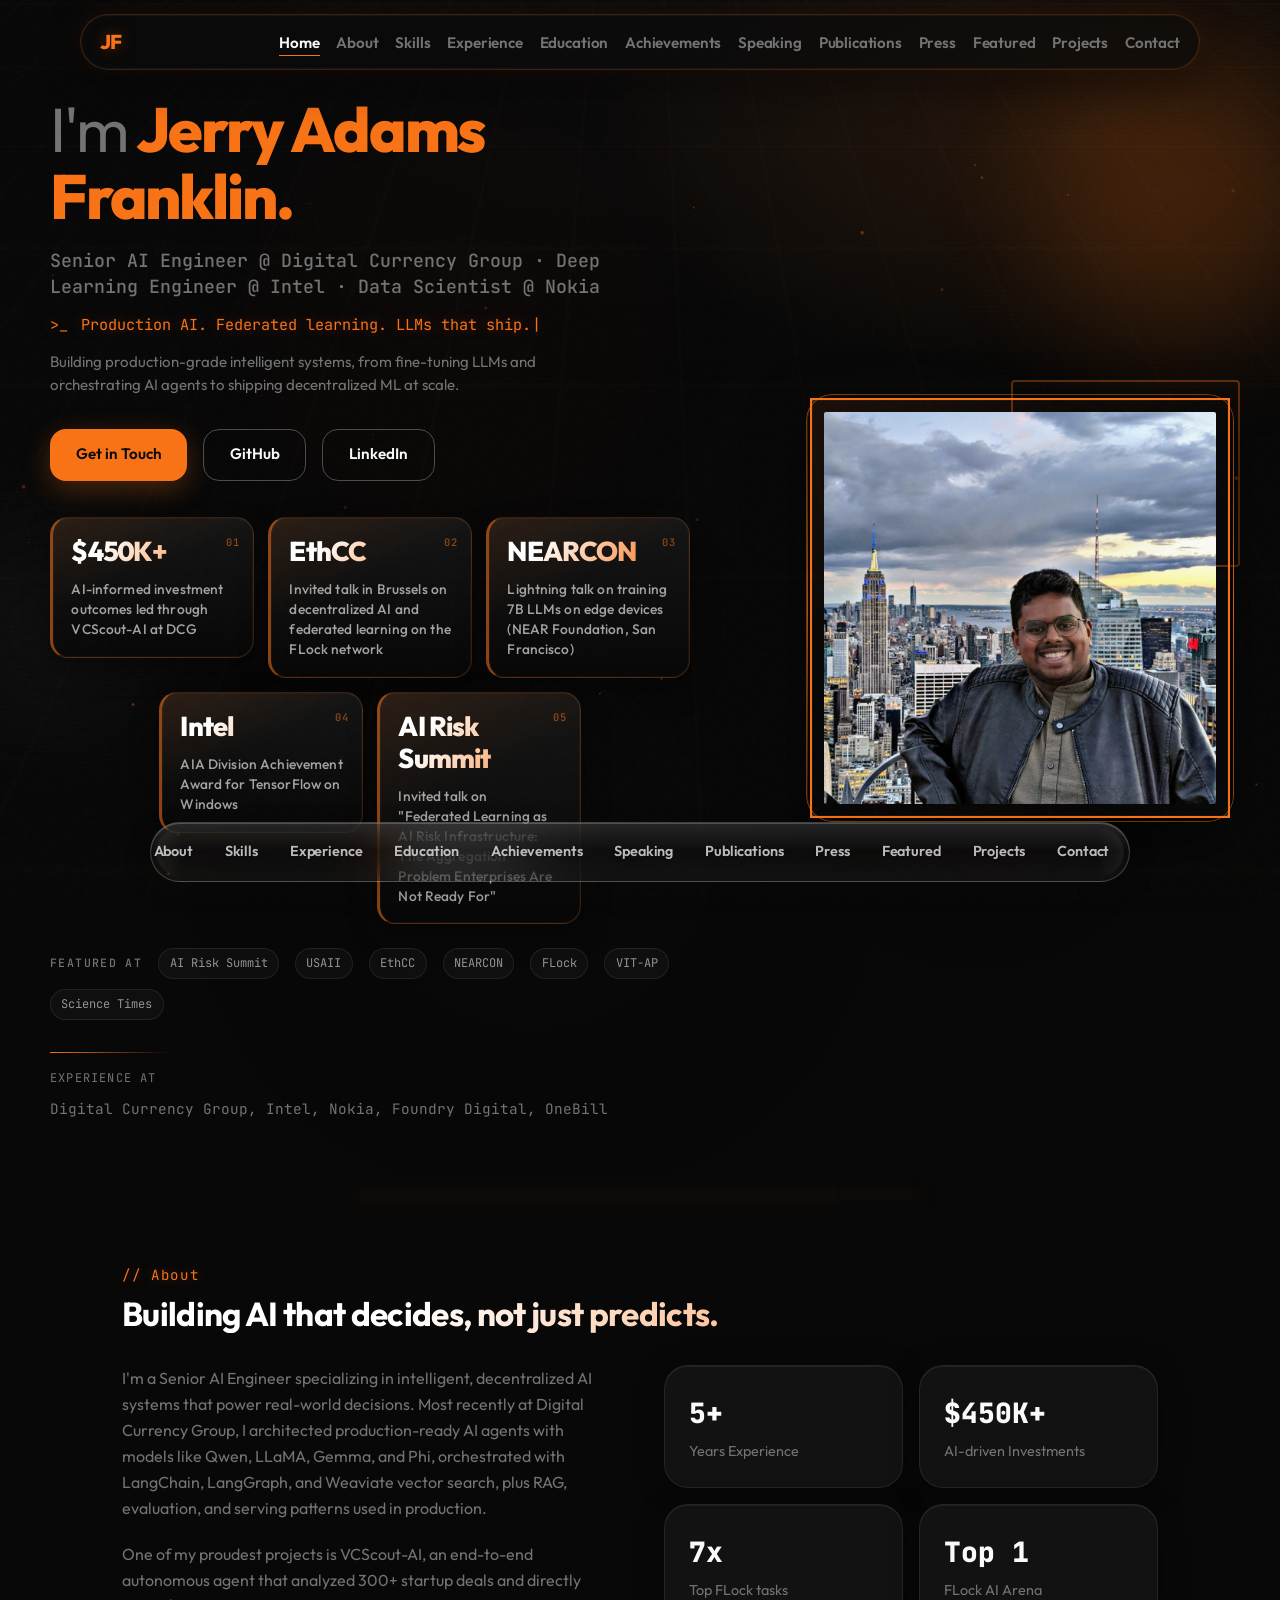
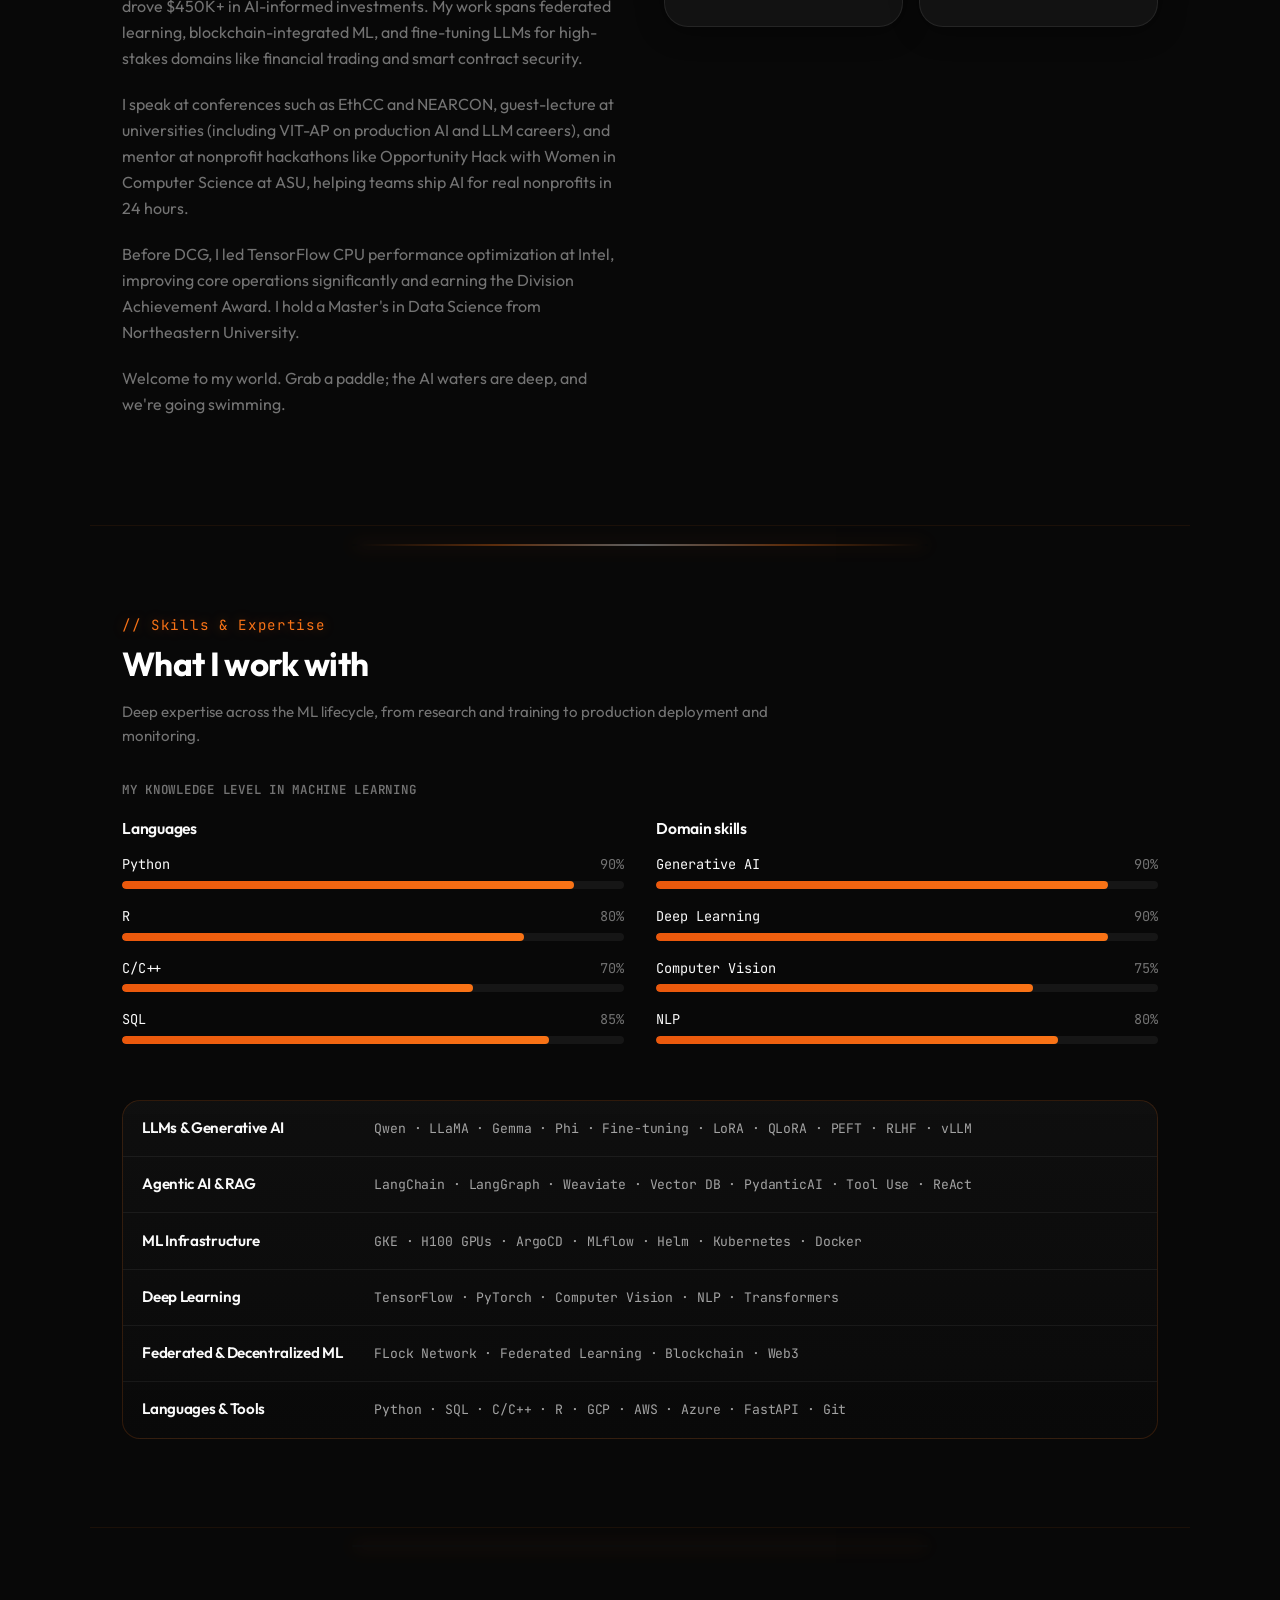
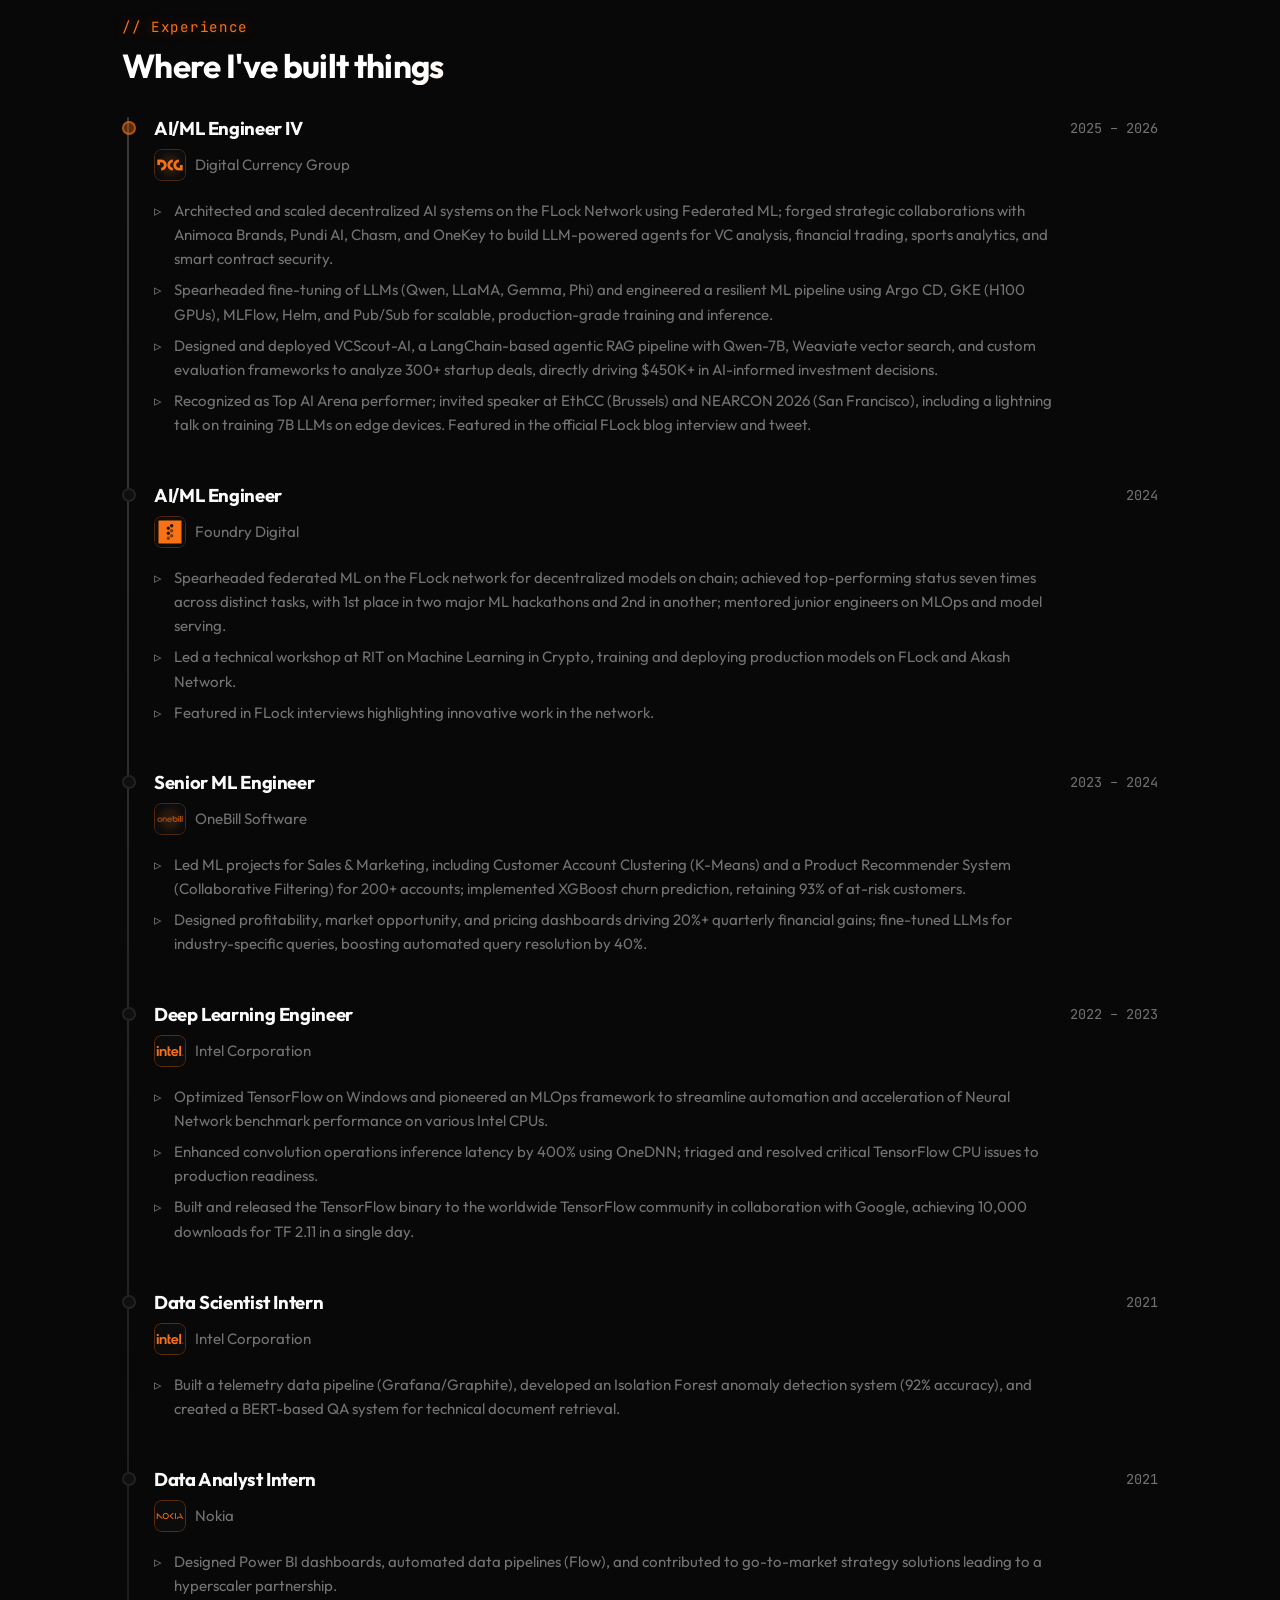
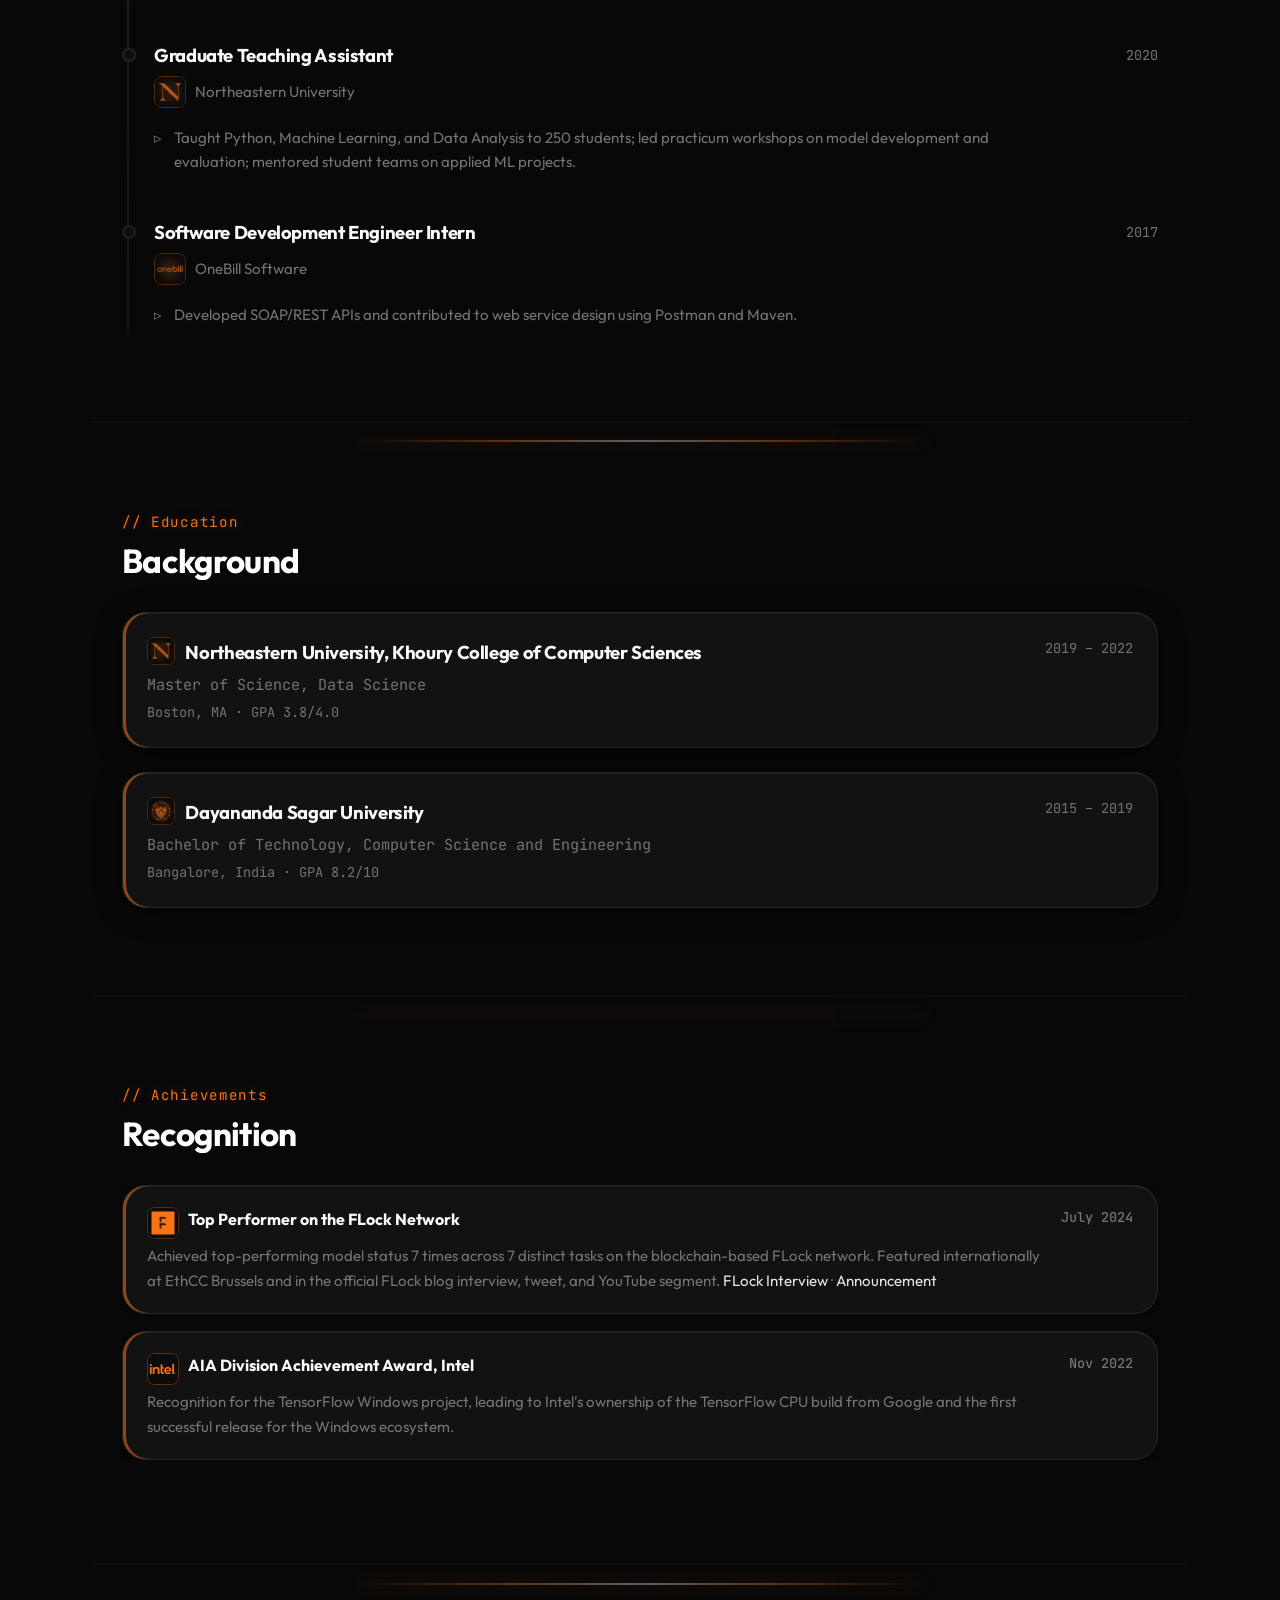
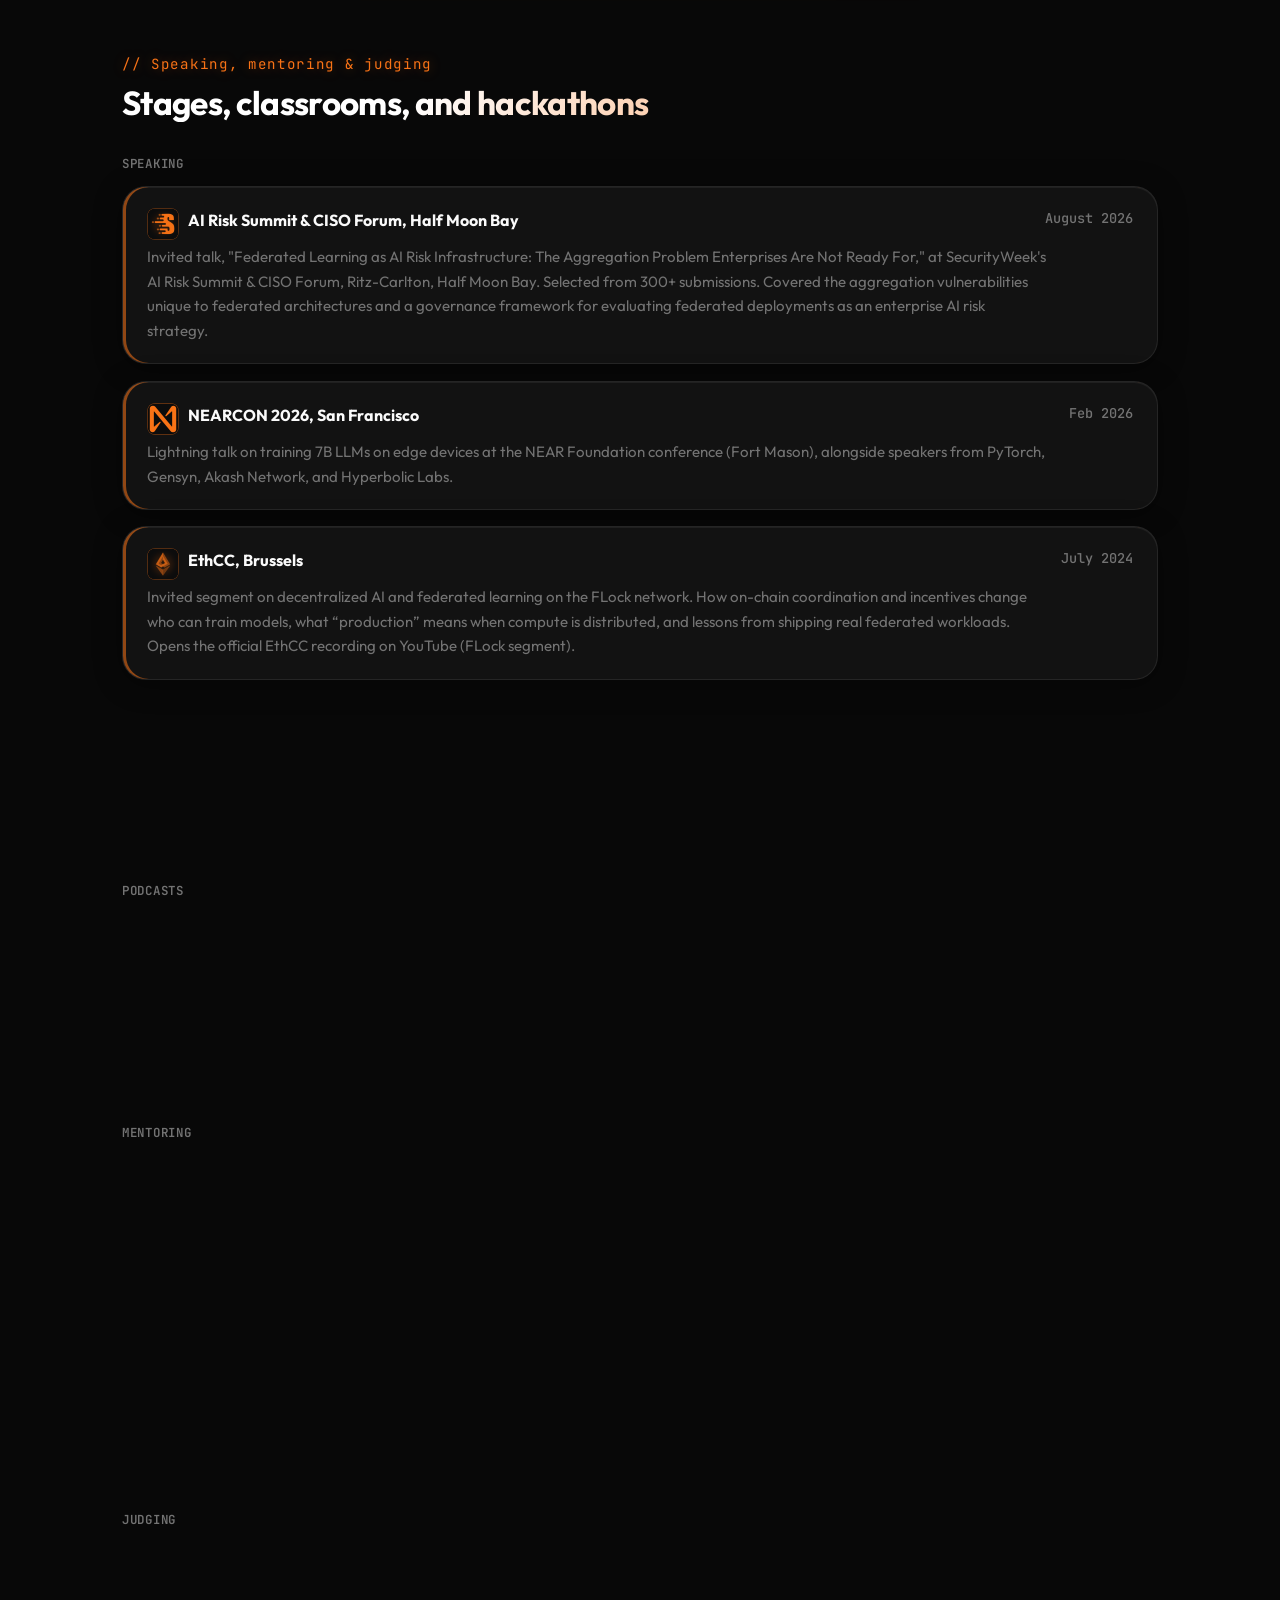
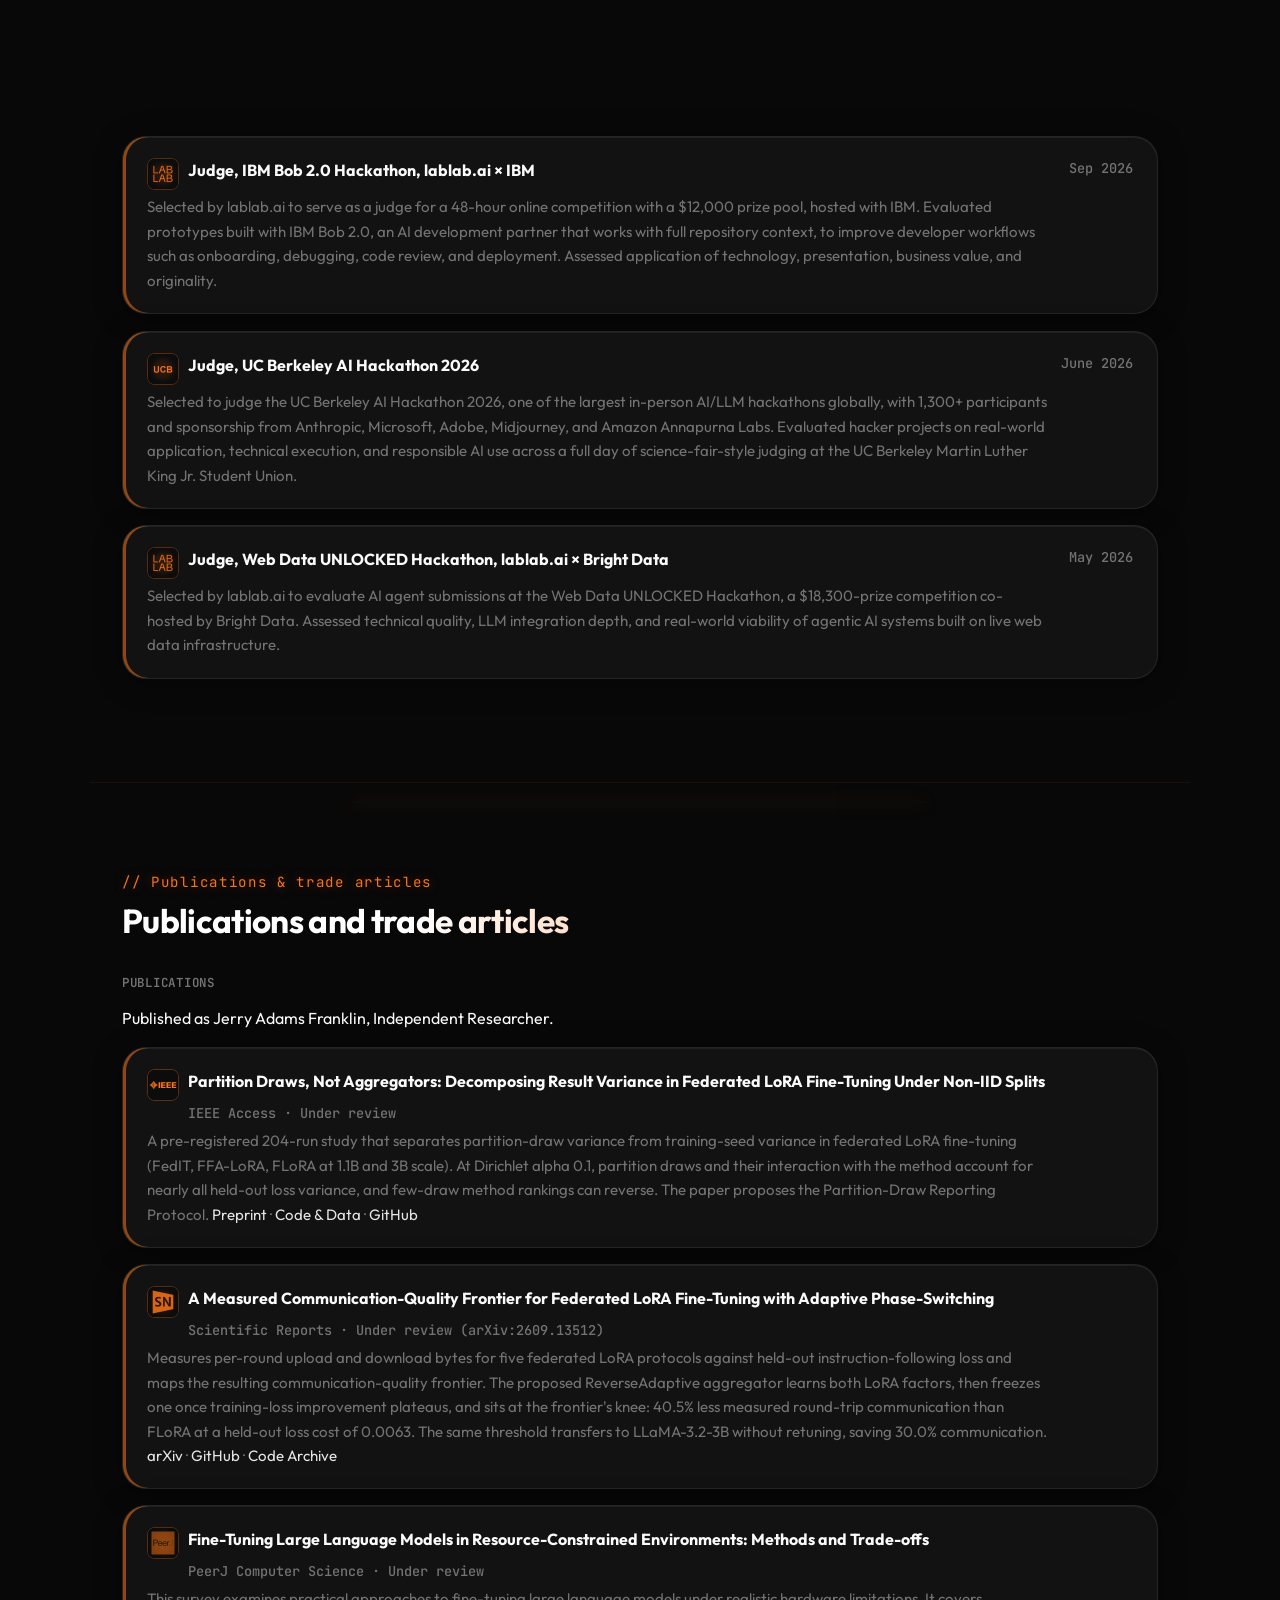
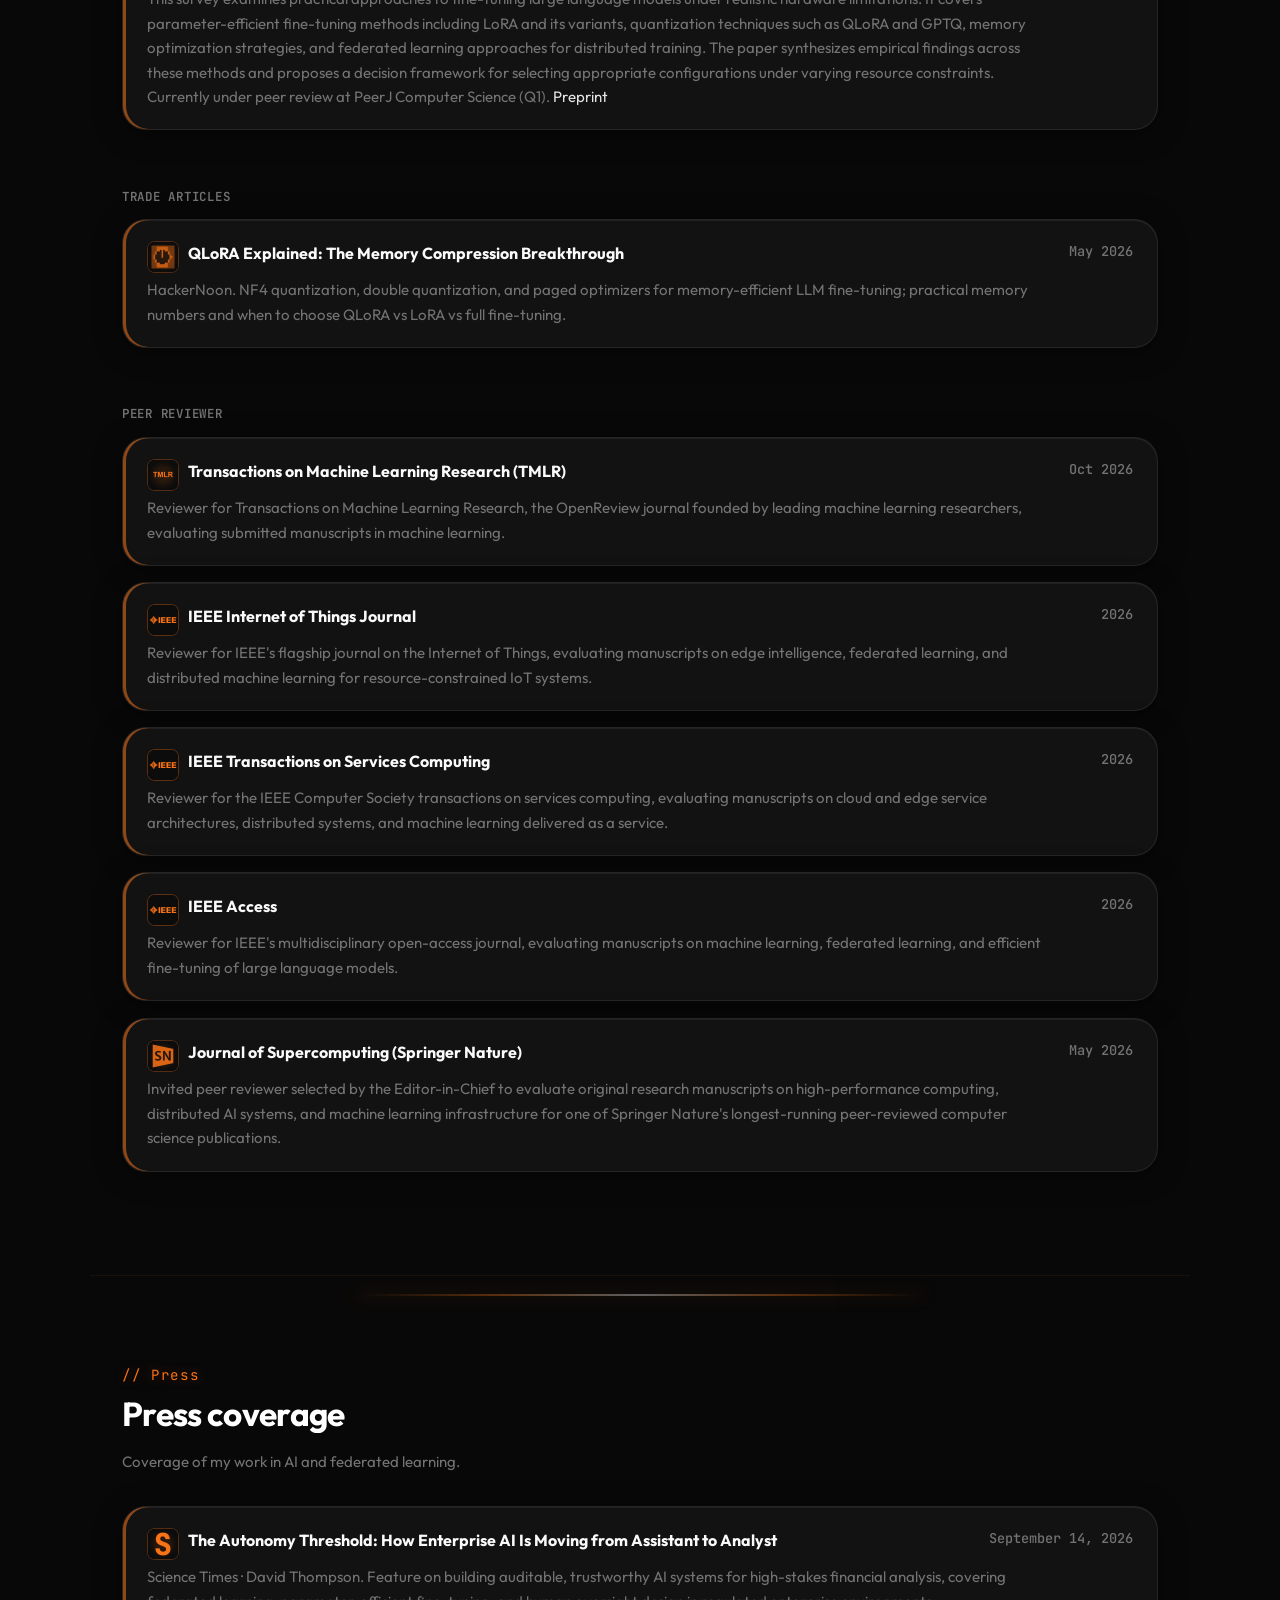
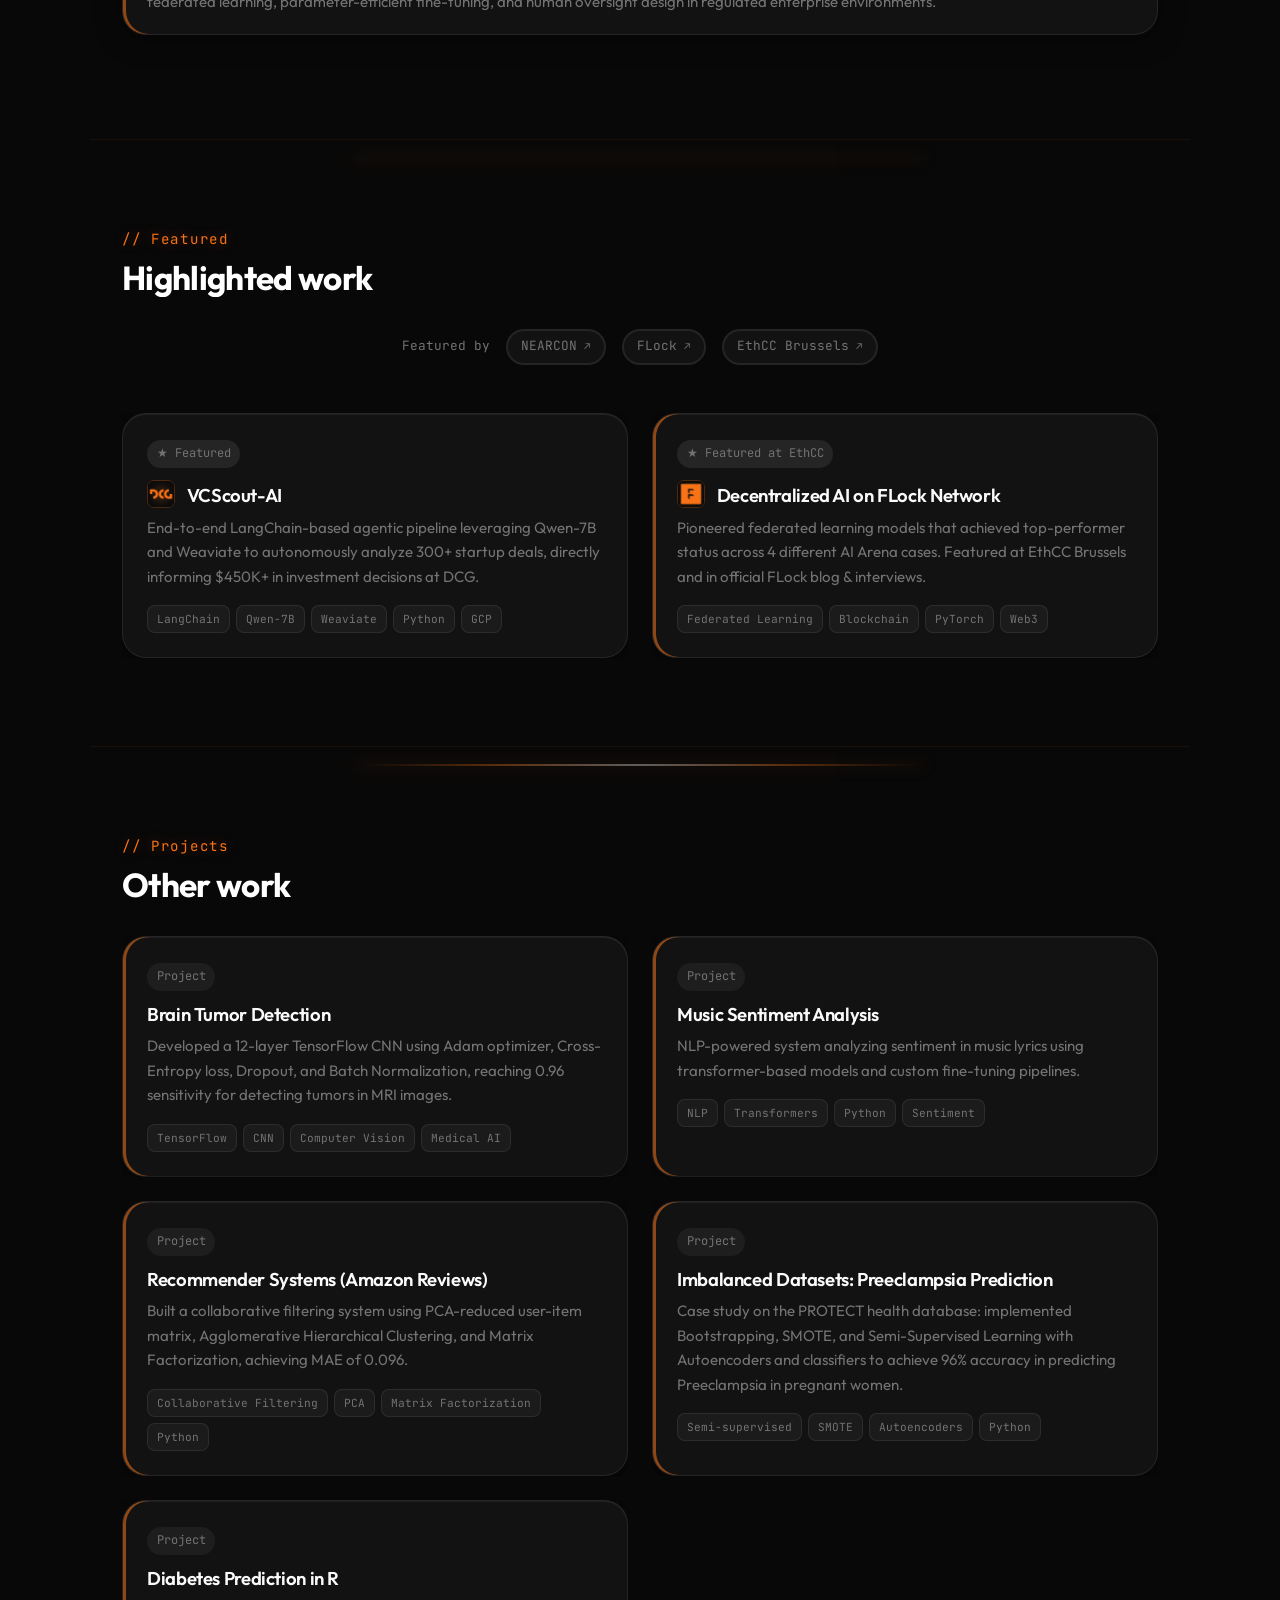
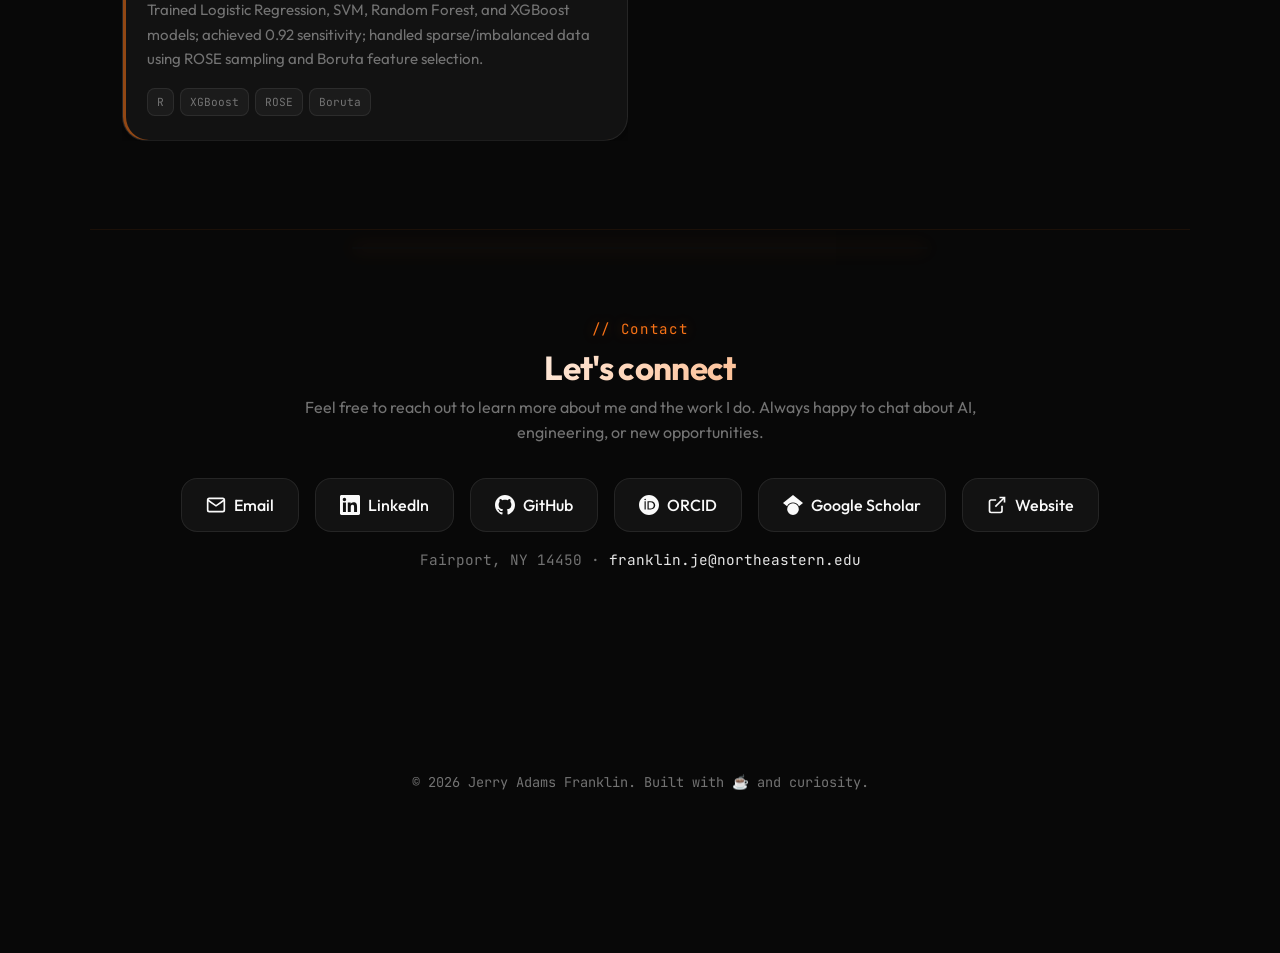
==== commit 0bccc73d: "Align pubs, peer reviews, FLock, and contact with CV; make paper cards clickable. Update preprint/co" ====
--- a/index.html
+++ b/index.html
@@ -348,14 +348,15 @@
     <p class="section-label">// Achievements</p>
     <h2 class="section-title">Recognition</h2>
     <div class="achievements-list">
-      <a href="https://www.flock.io/blog/flock-interviews-top-ai-arena-user-from-foundry" target="_blank" rel="noopener noreferrer" class="achievement-item anim-item">
+      <div class="achievement-item anim-item achievement-item-card-link">
+        <a href="https://www.flock.io/blog/flock-interviews-top-ai-arena-user-from-foundry" class="achievement-card-hit" target="_blank" rel="noopener noreferrer" aria-label="Open FLock interview: Top Performer on the FLock Network"></a>
         <div class="title">
           <img class="card-logo" src="assets/logos/flock.png" alt="" width="32" height="32" loading="lazy" decoding="async">
           <span class="title-text">Top Performer on the FLock Network</span>
           <span class="date">July 2024</span>
         </div>
-        <p class="desc">Achieved top-performing model status 7 times across 7 distinct tasks on the blockchain-based FLock network. Featured internationally at EthCC Brussels and in the official FLock blog interview, tweet, and YouTube segment.</p>
-      </a>
+        <p class="desc">Achieved top-performing model status 7 times across 7 distinct tasks on the blockchain-based FLock network. Featured internationally at EthCC Brussels and in the official FLock blog interview, tweet, and YouTube segment. <a href="https://www.flock.io/blog/flock-interviews-top-ai-arena-user-from-foundry" target="_blank" rel="noopener noreferrer">FLock Interview</a> · <a href="https://x.com/flock_io/status/1823411402666569790" target="_blank" rel="noopener noreferrer">Announcement</a></p>
+      </div>
       <a href="https://www.linkedin.com/in/jerry-adams-franklin/overlay/1635555036131/single-media-viewer/?profileId=ACoAACnkCCsBT722Vw_kHd1OX1cbKCfjjyGC5ls" target="_blank" rel="noopener noreferrer" class="achievement-item anim-item" id="award-intel">
         <div class="title">
           <img class="card-logo" src="assets/logos/intel.png" alt="" width="32" height="32" loading="lazy" decoding="async">
@@ -490,30 +491,32 @@
         <h3>Publications</h3>
         <p class="desc">Published as Jerry Adams Franklin, Independent Researcher.</p>
         <div class="achievements-list">
-          <div class="achievement-item anim-item achievement-item-static">
+          <div class="achievement-item anim-item achievement-item-card-link">
+            <a href="https://doi.org/10.5281/zenodo.23523842" class="achievement-card-hit" target="_blank" rel="noopener noreferrer" aria-label="Open preprint: Partition Draws, Not Aggregators: Decomposing Result Variance in Federated LoRA Fine-Tuning Under Non-IID Splits"></a>
             <div class="title">
               <img class="card-logo" src="assets/logos/ieee.png" alt="" width="32" height="32" loading="lazy" decoding="async">
               <span class="title-text">Partition Draws, Not Aggregators: Decomposing Result Variance in Federated LoRA Fine-Tuning Under Non-IID Splits</span>
               <span class="date">IEEE Access · Under review</span>
             </div>
-            <p class="desc">A pre-registered 204-run study that separates partition-draw variance from training-seed variance in federated LoRA fine-tuning (FedIT, FFA-LoRA, FLoRA at 1.1B and 3B scale). At Dirichlet alpha 0.1, partition draws and their interaction with the method account for nearly all held-out loss variance, and few-draw method rankings can reverse. The paper proposes the Partition-Draw Reporting Protocol. <a href="https://doi.org/10.5281/zenodo.22861074" target="_blank" rel="noopener noreferrer">DOI</a> · <a href="https://github.com/jerryadamsfranklin/fedlora-partition-variance" target="_blank" rel="noopener noreferrer">GitHub</a></p>
+            <p class="desc">A pre-registered 204-run study that separates partition-draw variance from training-seed variance in federated LoRA fine-tuning (FedIT, FFA-LoRA, FLoRA at 1.1B and 3B scale). At Dirichlet alpha 0.1, partition draws and their interaction with the method account for nearly all held-out loss variance, and few-draw method rankings can reverse. The paper proposes the Partition-Draw Reporting Protocol. <a href="https://doi.org/10.5281/zenodo.23523842" target="_blank" rel="noopener noreferrer">Preprint</a> · <a href="https://doi.org/10.5281/zenodo.22861074" target="_blank" rel="noopener noreferrer">Code &amp; Data</a> · <a href="https://github.com/jerryadamsfranklin/fedlora-partition-variance" target="_blank" rel="noopener noreferrer">GitHub</a></p>
           </div>
-          <div class="achievement-item anim-item achievement-item-card-link achievement-item-source-arxiv">
+          <div class="achievement-item anim-item achievement-item-card-link">
             <a href="https://arxiv.org/abs/2609.13512" class="achievement-card-hit" target="_blank" rel="noopener noreferrer" aria-label="Open arXiv preprint: A Measured Communication-Quality Frontier for Federated LoRA Fine-Tuning with Adaptive Phase-Switching"></a>
             <div class="title">
               <img class="card-logo" src="assets/logos/springer.png" alt="" width="32" height="32" loading="lazy" decoding="async">
               <span class="title-text">A Measured Communication-Quality Frontier for Federated LoRA Fine-Tuning with Adaptive Phase-Switching</span>
               <span class="date">Scientific Reports · Under review (arXiv:2609.13512)</span>
             </div>
-            <p class="desc">Measures per-round upload and download bytes for five federated LoRA protocols against held-out instruction-following loss and maps the resulting communication-quality frontier. The proposed ReverseAdaptive aggregator learns both LoRA factors, then freezes one once training-loss improvement plateaus, and sits at the frontier's knee: 40.5% less measured round-trip communication than FLoRA at a held-out loss cost of 0.0063. The same threshold transfers to LLaMA-3.2-3B without retuning, saving 30.0% communication. <a href="https://arxiv.org/abs/2609.13512" target="_blank" rel="noopener noreferrer">arXiv</a> · <a href="https://doi.org/10.5281/zenodo.23309301" target="_blank" rel="noopener noreferrer">DOI</a> · <a href="https://github.com/jerryadamsfranklin/fedlora-protocols" target="_blank" rel="noopener noreferrer">GitHub</a></p>
+            <p class="desc">Measures per-round upload and download bytes for five federated LoRA protocols against held-out instruction-following loss and maps the resulting communication-quality frontier. The proposed ReverseAdaptive aggregator learns both LoRA factors, then freezes one once training-loss improvement plateaus, and sits at the frontier's knee: 40.5% less measured round-trip communication than FLoRA at a held-out loss cost of 0.0063. The same threshold transfers to LLaMA-3.2-3B without retuning, saving 30.0% communication. <a href="https://arxiv.org/abs/2609.13512" target="_blank" rel="noopener noreferrer">arXiv</a> · <a href="https://github.com/jerryadamsfranklin/fedlora-protocols" target="_blank" rel="noopener noreferrer">GitHub</a> · <a href="https://doi.org/10.5281/zenodo.23309301" target="_blank" rel="noopener noreferrer">Code Archive</a></p>
           </div>
-          <div class="achievement-item anim-item achievement-item-static">
+          <div class="achievement-item anim-item achievement-item-card-link">
+            <a href="https://doi.org/10.5281/zenodo.23504005" class="achievement-card-hit" target="_blank" rel="noopener noreferrer" aria-label="Open preprint: Fine-Tuning Large Language Models in Resource-Constrained Environments: Methods and Trade-offs"></a>
             <div class="title">
               <img class="card-logo" src="assets/logos/peerj.png" alt="" width="32" height="32" loading="lazy" decoding="async">
               <span class="title-text">Fine-Tuning Large Language Models in Resource-Constrained Environments: Methods and Trade-offs</span>
               <span class="date">PeerJ Computer Science · Under review</span>
             </div>
-            <p class="desc">This survey examines practical approaches to fine-tuning large language models under realistic hardware limitations. It covers parameter-efficient fine-tuning methods including LoRA and its variants, quantization techniques such as QLoRA and GPTQ, memory optimization strategies, and federated learning approaches for distributed training. The paper synthesizes empirical findings across these methods and proposes a decision framework for selecting appropriate configurations under varying resource constraints. Currently under peer review at PeerJ Computer Science (Q1).</p>
+            <p class="desc">This survey examines practical approaches to fine-tuning large language models under realistic hardware limitations. It covers parameter-efficient fine-tuning methods including LoRA and its variants, quantization techniques such as QLoRA and GPTQ, memory optimization strategies, and federated learning approaches for distributed training. The paper synthesizes empirical findings across these methods and proposes a decision framework for selecting appropriate configurations under varying resource constraints. Currently under peer review at PeerJ Computer Science (Q1). <a href="https://doi.org/10.5281/zenodo.23504005" target="_blank" rel="noopener noreferrer">Preprint</a></p>
           </div>
         </div>
       </div>
@@ -547,7 +550,7 @@
               <span class="title-text">IEEE Internet of Things Journal</span>
               <span class="date">2026</span>
             </div>
-            <p class="desc">Reviewer for the IEEE journal, evaluating submitted manuscripts on IoT systems and applied machine learning.</p>
+            <p class="desc">Reviewer for IEEE's flagship journal on the Internet of Things, evaluating manuscripts on edge intelligence, federated learning, and distributed machine learning for resource-constrained IoT systems.</p>
           </a>
           <a href="https://www.computer.org/csdl/journal/sc" target="_blank" rel="noopener noreferrer" class="achievement-item anim-item">
             <div class="title">
@@ -555,7 +558,7 @@
               <span class="title-text">IEEE Transactions on Services Computing</span>
               <span class="date">2026</span>
             </div>
-            <p class="desc">Reviewer for the IEEE Computer Society journal, evaluating submitted manuscripts on services computing and distributed systems.</p>
+            <p class="desc">Reviewer for the IEEE Computer Society transactions on services computing, evaluating manuscripts on cloud and edge service architectures, distributed systems, and machine learning delivered as a service.</p>
           </a>
           <a href="https://ieeeaccess.ieee.org/" target="_blank" rel="noopener noreferrer" class="achievement-item anim-item">
             <div class="title">
@@ -563,7 +566,7 @@
               <span class="title-text">IEEE Access</span>
               <span class="date">2026</span>
             </div>
-            <p class="desc">Reviewer for the IEEE open-access journal, evaluating submitted manuscripts.</p>
+            <p class="desc">Reviewer for IEEE's multidisciplinary open-access journal, evaluating manuscripts on machine learning, federated learning, and efficient fine-tuning of large language models.</p>
           </a>
           <a href="https://link.springer.com/journal/11227" target="_blank" rel="noopener noreferrer" class="achievement-item anim-item">
             <div class="title">
@@ -690,6 +693,10 @@
       <a href="https://orcid.org/0009-0006-8470-8349" target="_blank" rel="noopener noreferrer" aria-label="ORCID">
         <svg viewBox="0 0 24 24" fill="currentColor"><path d="M12 0C5.372 0 0 5.372 0 12s5.372 12 12 12 12-5.372 12-12S18.628 0 12 0zM7.369 4.378c.525 0 .947.431.947.947s-.422.947-.947.947a.95.95 0 0 1-.947-.947c0-.525.422-.947.947-.947zm-.722 3.038h1.444v10.041H6.647V7.416zm3.562 0h3.9c3.712 0 5.378 2.613 5.378 5.025 0 2.588-2.016 5.016-5.378 5.016h-3.9V7.416zm1.444 1.303v7.444h2.297c2.359 0 3.738-1.359 3.738-3.738 0-2.078-1.5-3.706-3.684-3.706h-2.351z"/></svg>
         ORCID
+      </a>
+      <a href="https://scholar.google.com/citations?user=sDS1eyIAAAAJ" target="_blank" rel="noopener noreferrer" aria-label="Google Scholar">
+        <svg viewBox="0 0 24 24" fill="currentColor"><path d="M12 24a7 7 0 1 1 0-14 7 7 0 0 1 0 14zm0-24L0 9.5l4.838 3.94A8 8 0 0 1 12 9a8 8 0 0 1 7.162 4.44L24 9.5z"/></svg>
+        Google Scholar
       </a>
       <a href="https://www.jerryadamsfranklin.com/" target="_blank" rel="noopener noreferrer" aria-label="Personal website">
         <svg viewBox="0 0 24 24" fill="none" stroke="currentColor" stroke-width="2"><path d="M18 13v6a2 2 0 0 1-2 2H5a2 2 0 0 1-2-2V8a2 2 0 0 1 2-2h6"/><polyline points="15 3 21 3 21 9"/><line x1="10" y1="14" x2="21" y2="3"/></svg>
--- a/assets/css/site.css
+++ b/assets/css/site.css
@@ -3673,6 +3673,7 @@
     #contact.visible .contact-links a:nth-child(3) { animation-delay: 0.5s; }
     #contact.visible .contact-links a:nth-child(4) { animation-delay: 0.6s; }
     #contact.visible .contact-links a:nth-child(5) { animation-delay: 0.7s; }
+    #contact.visible .contact-links a:nth-child(6) { animation-delay: 0.8s; }
 
     /* Hold item entrances until each card scrolls into view (.is-shown).
        Section headers / portal still run on .visible; scroll timing replaces stagger. */
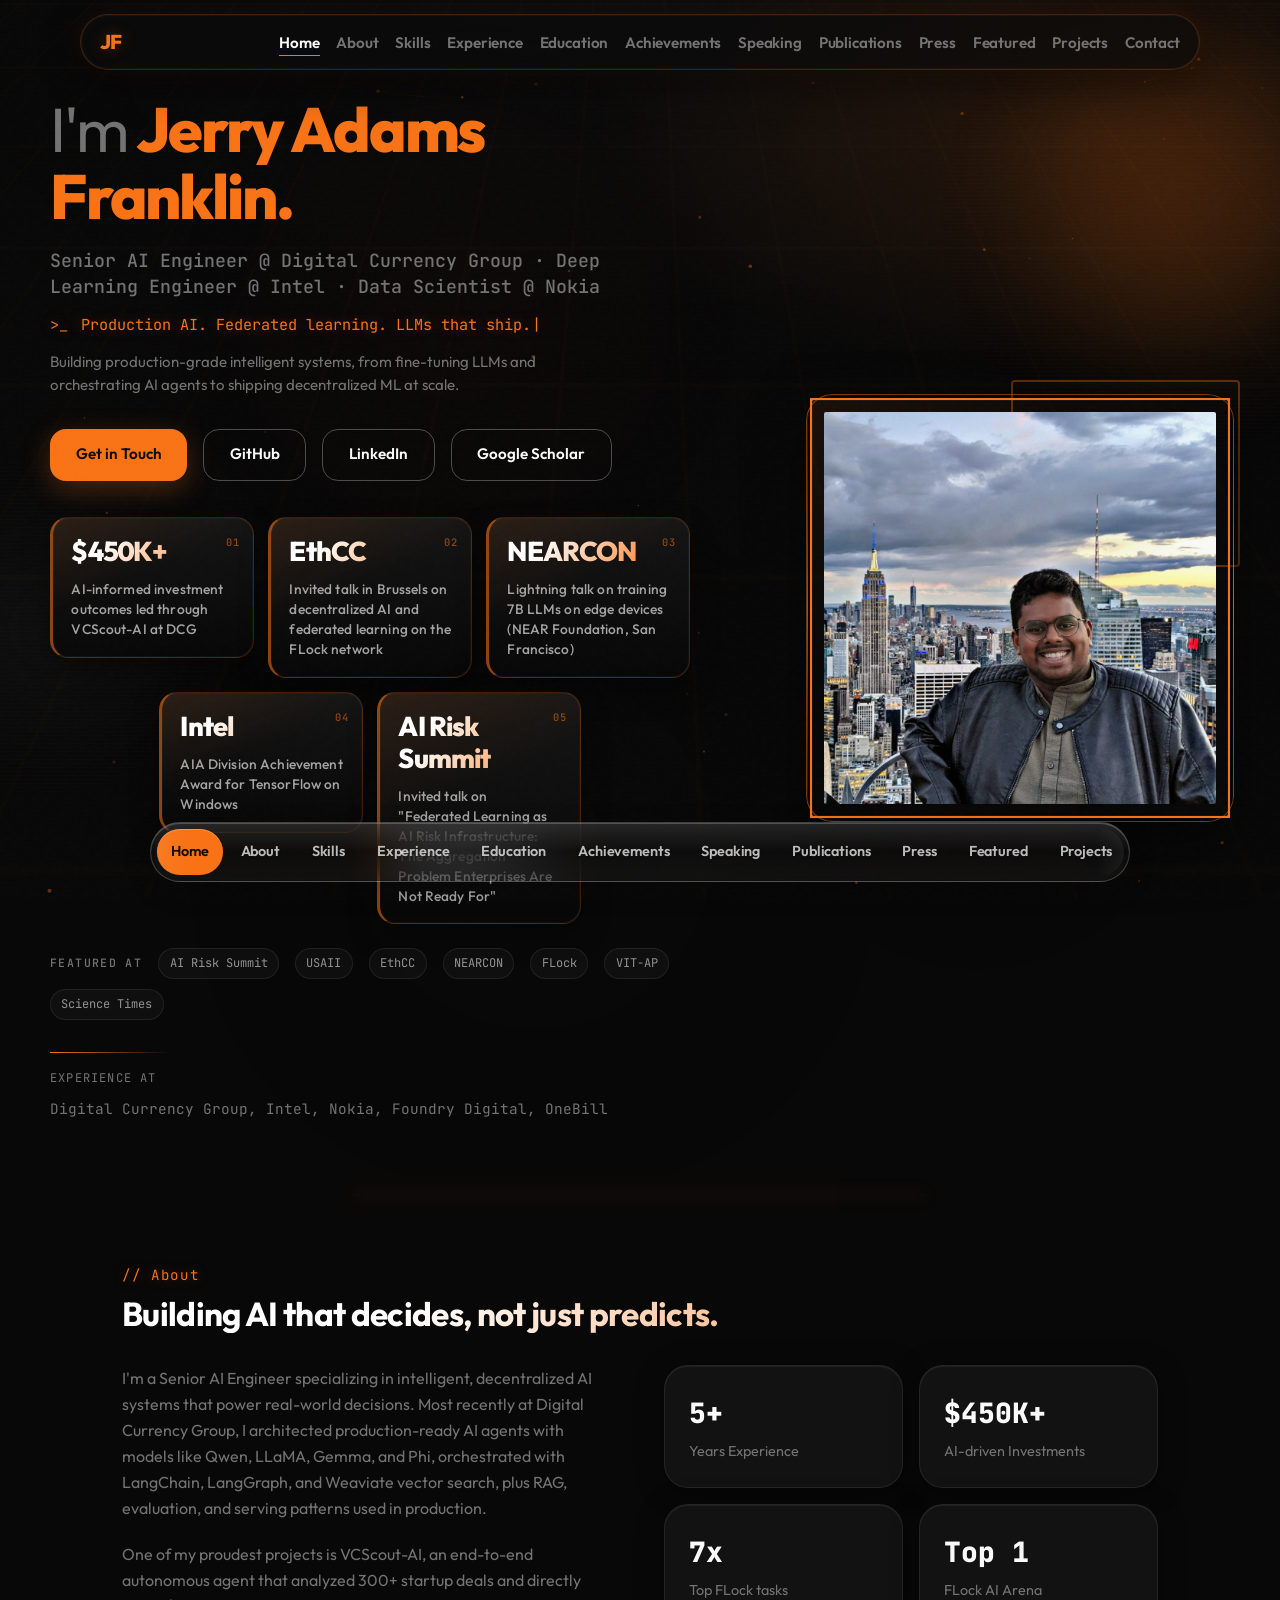
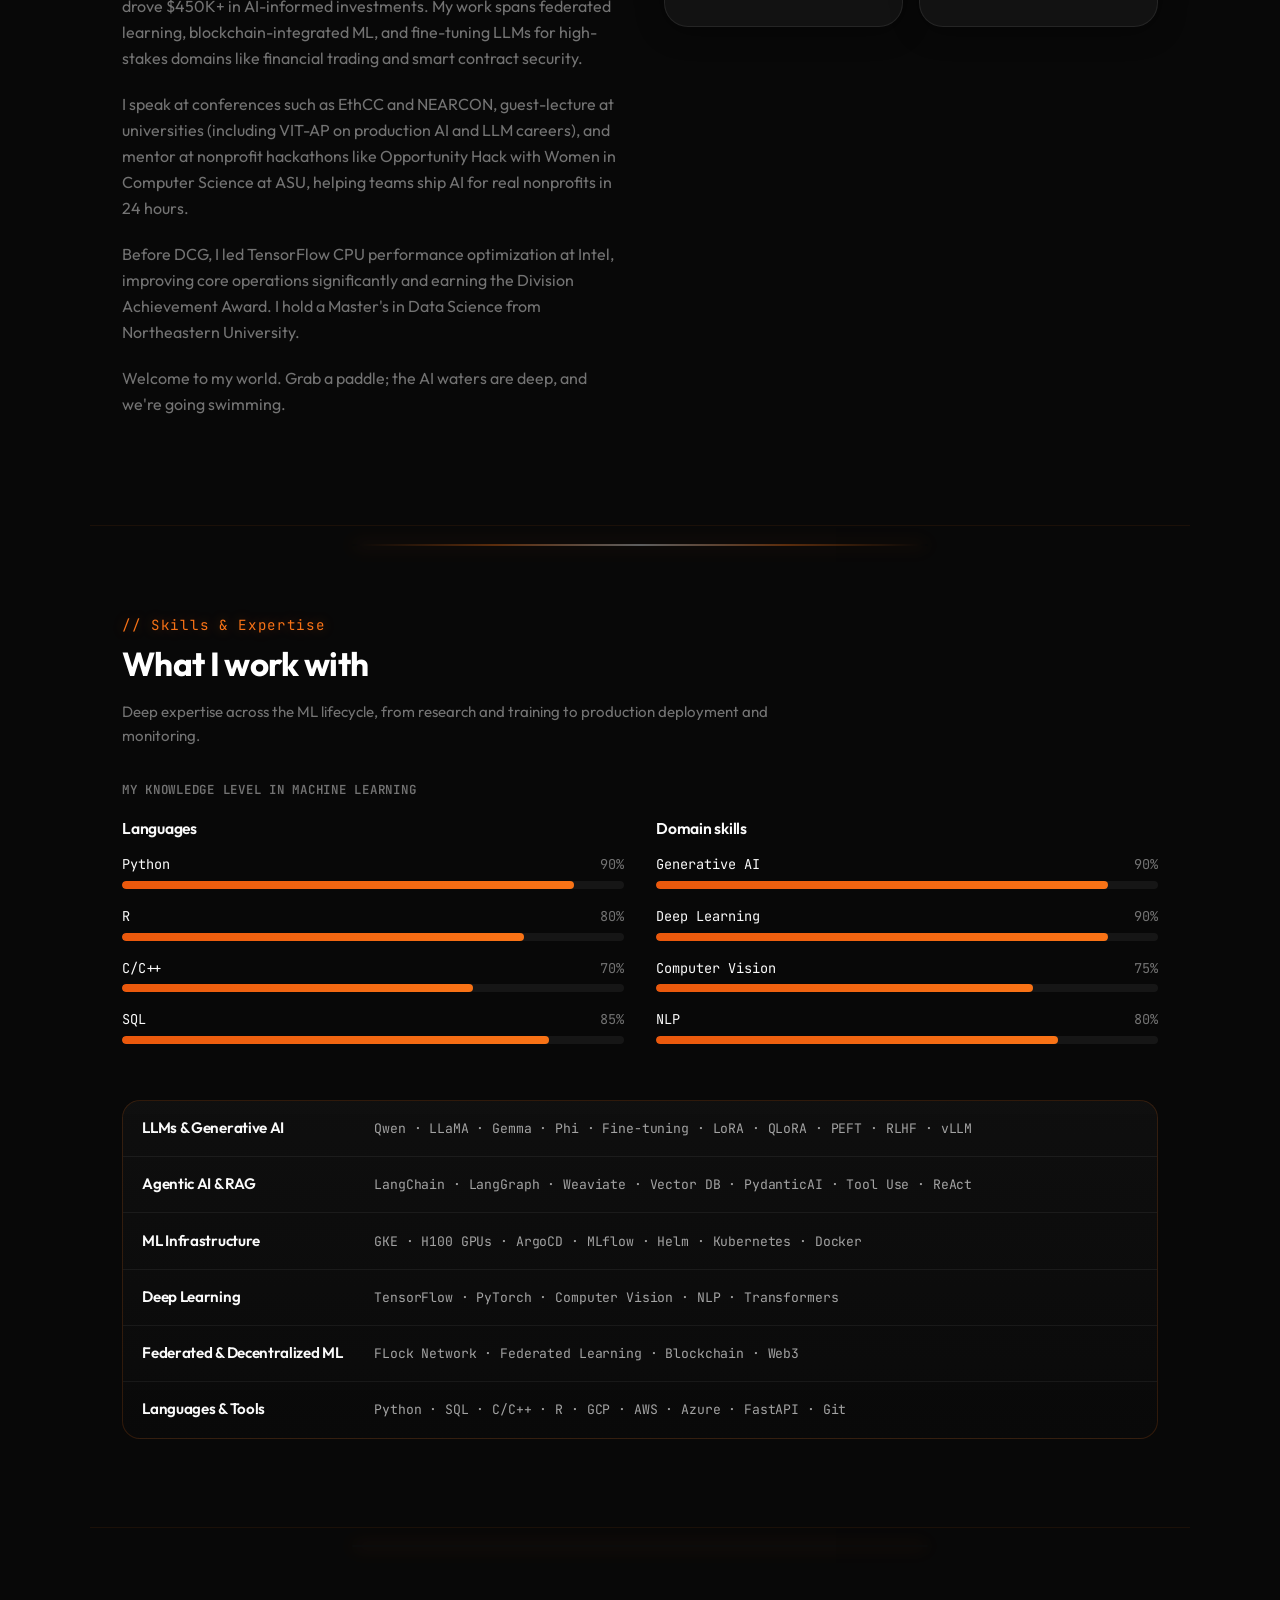
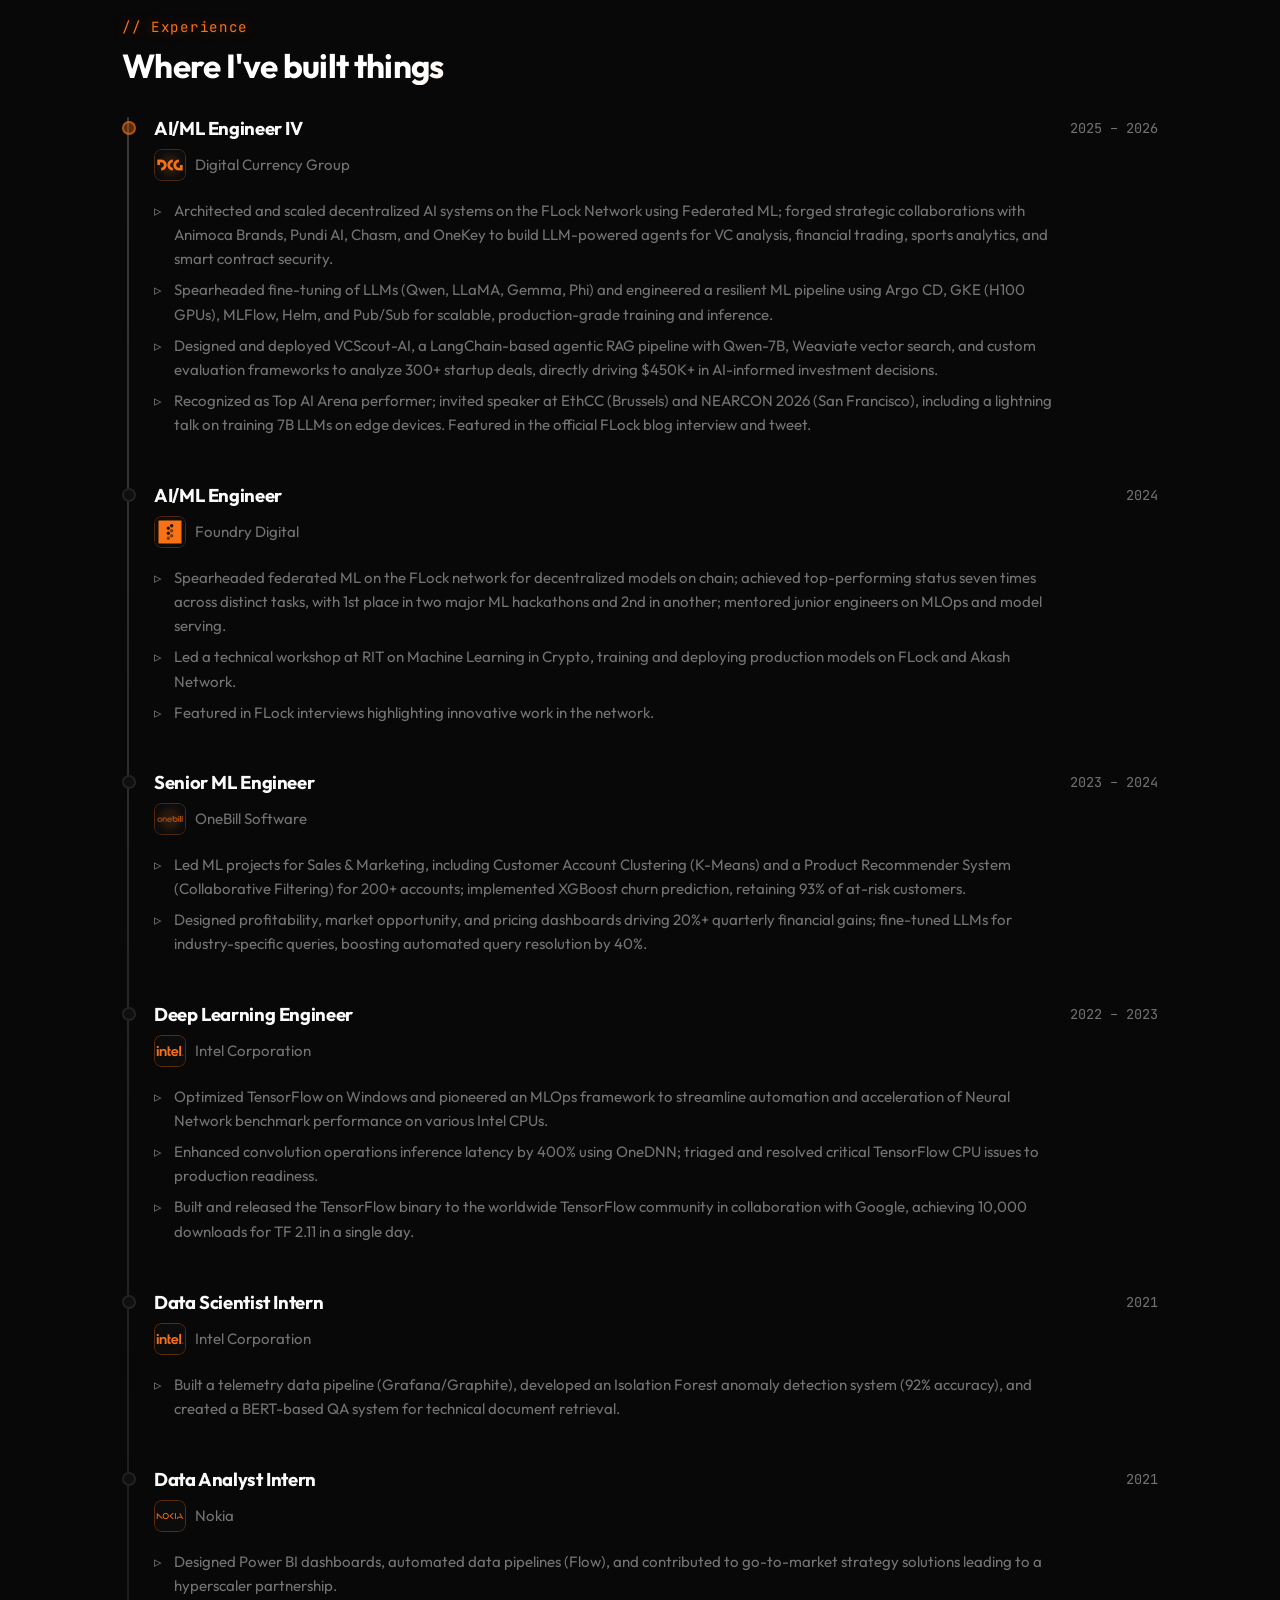
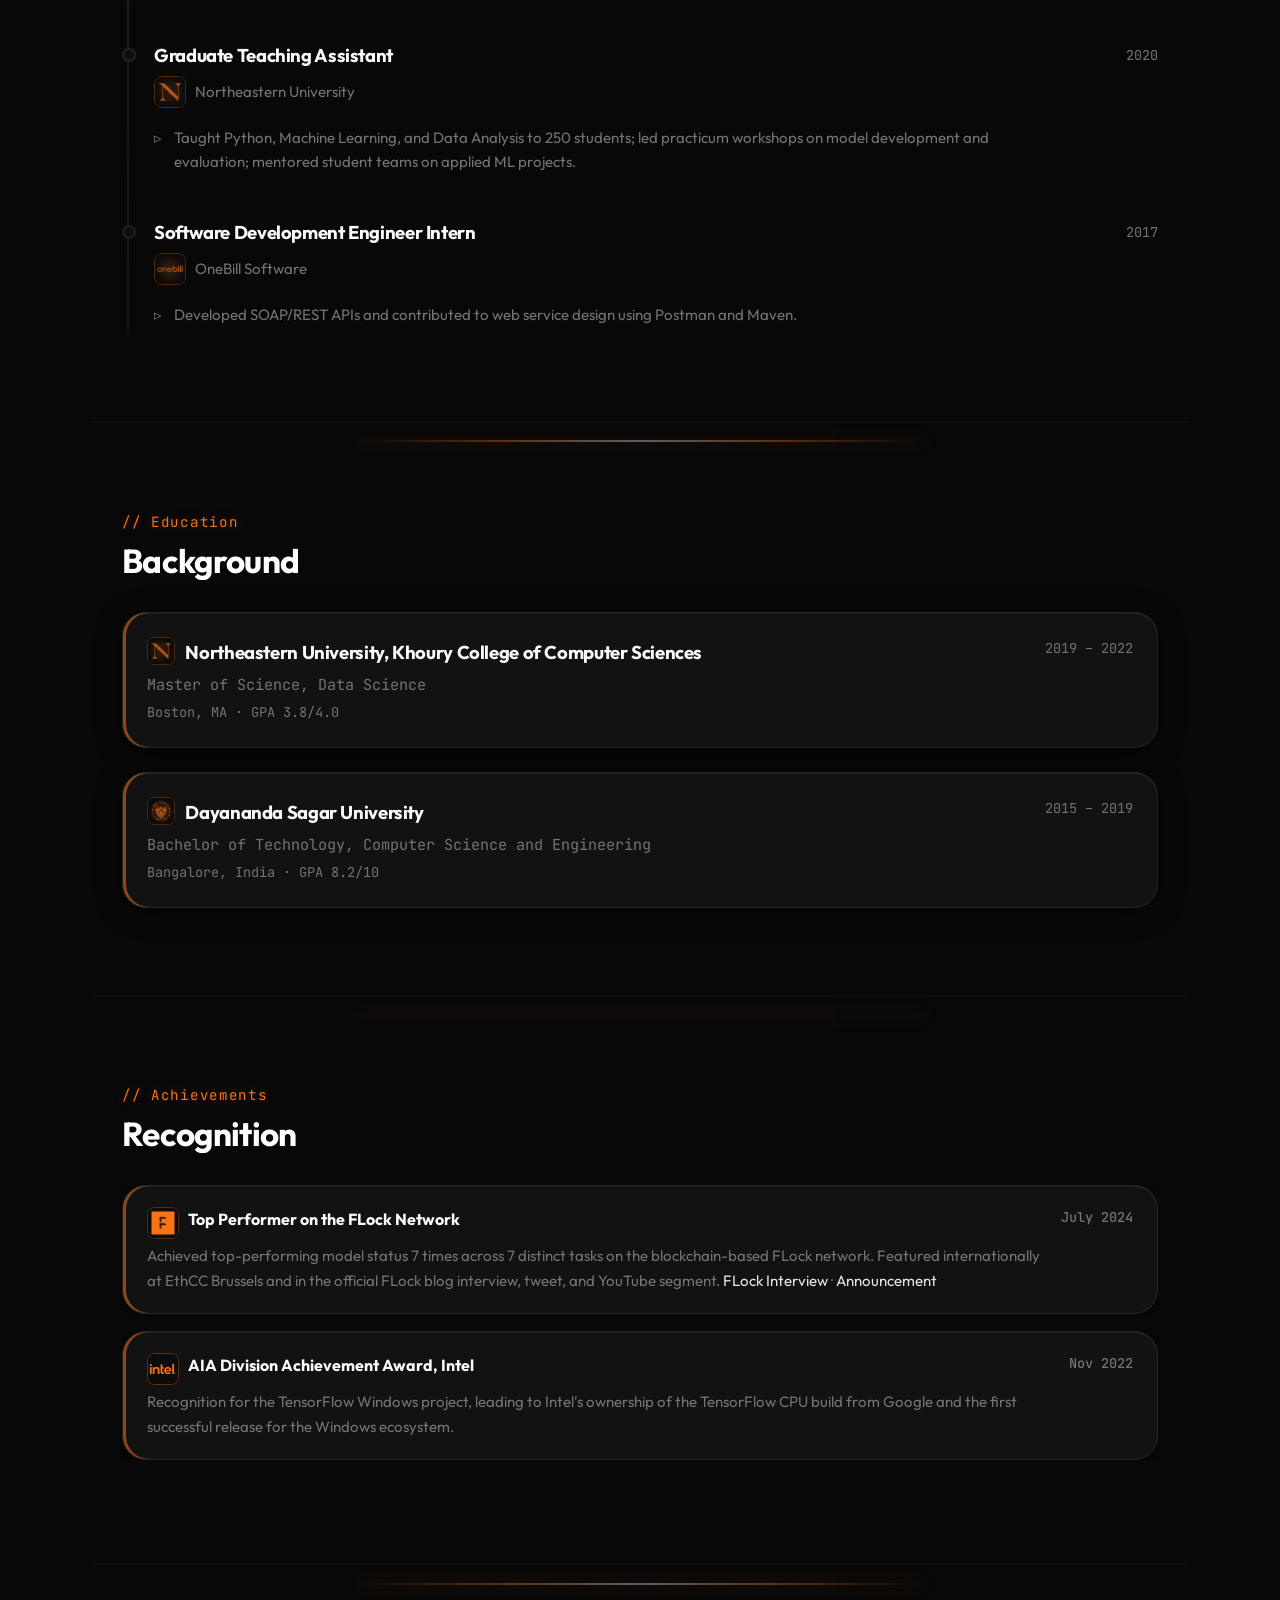
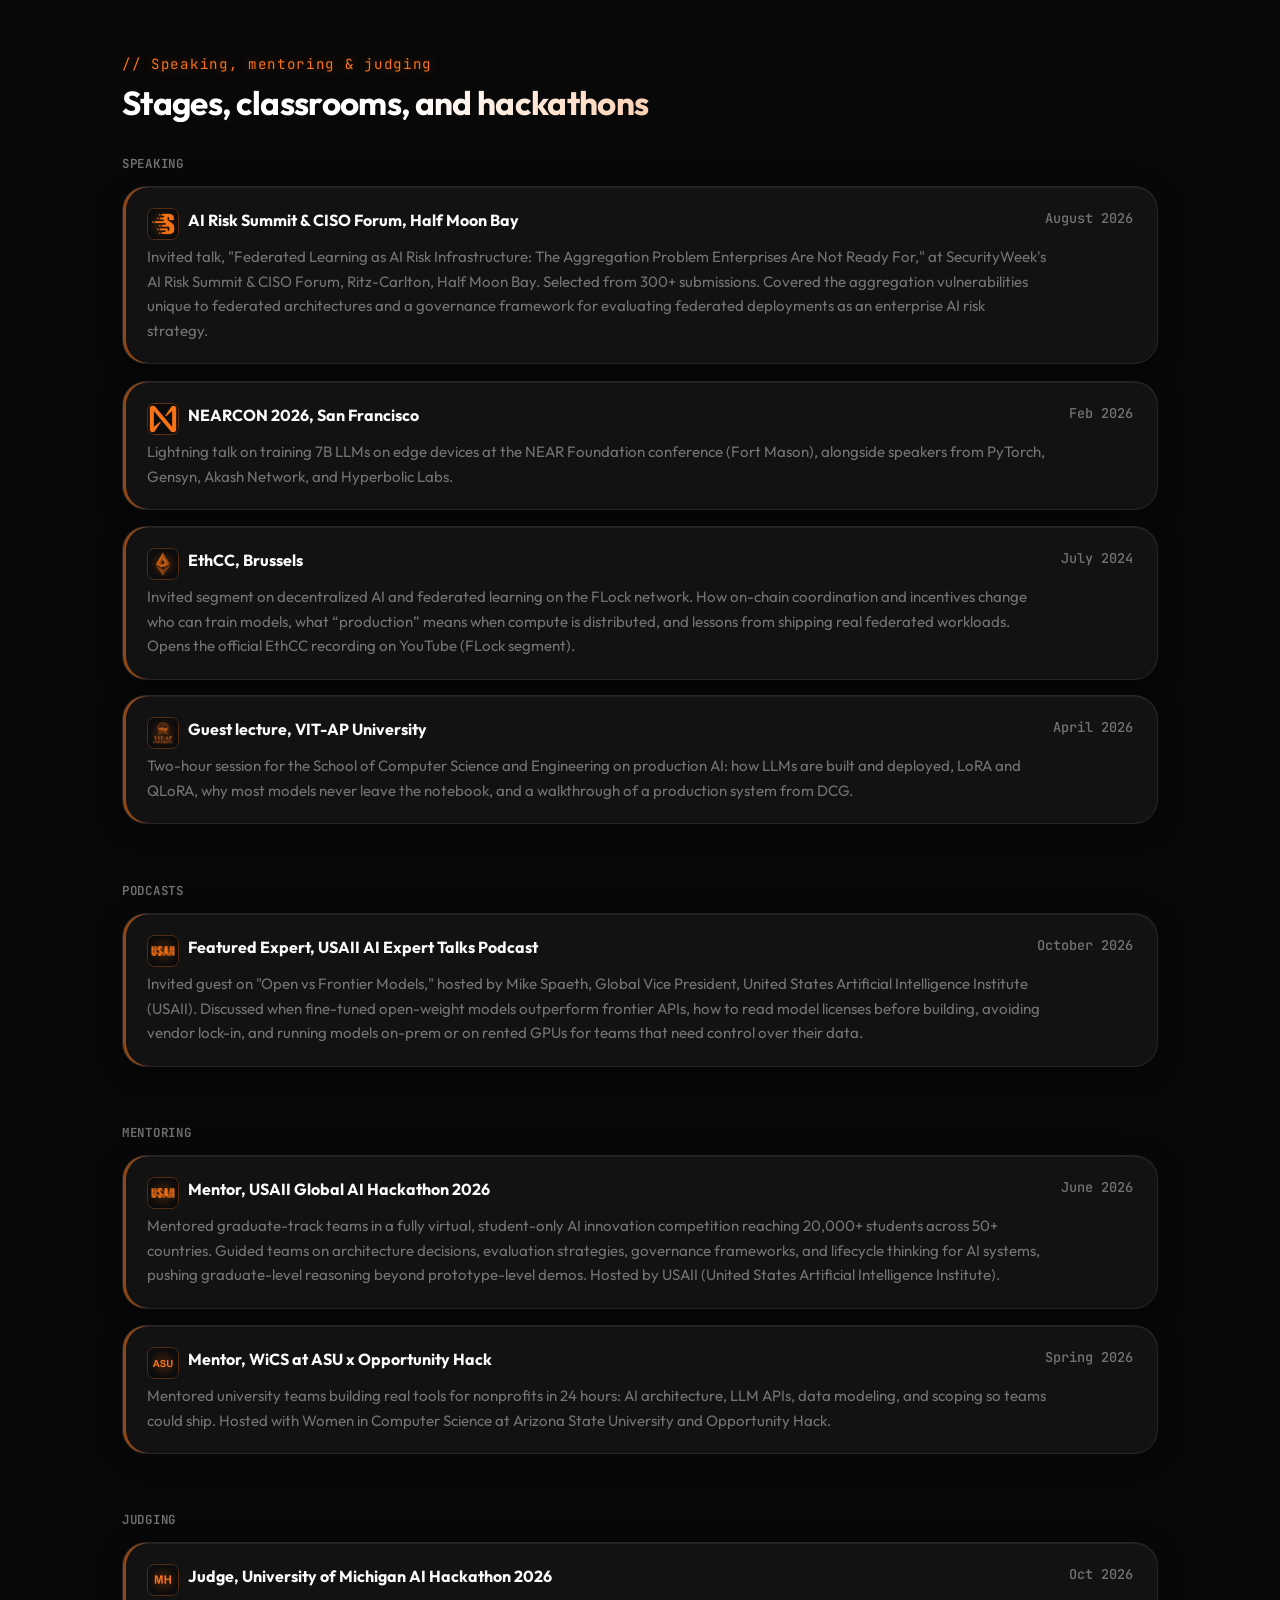
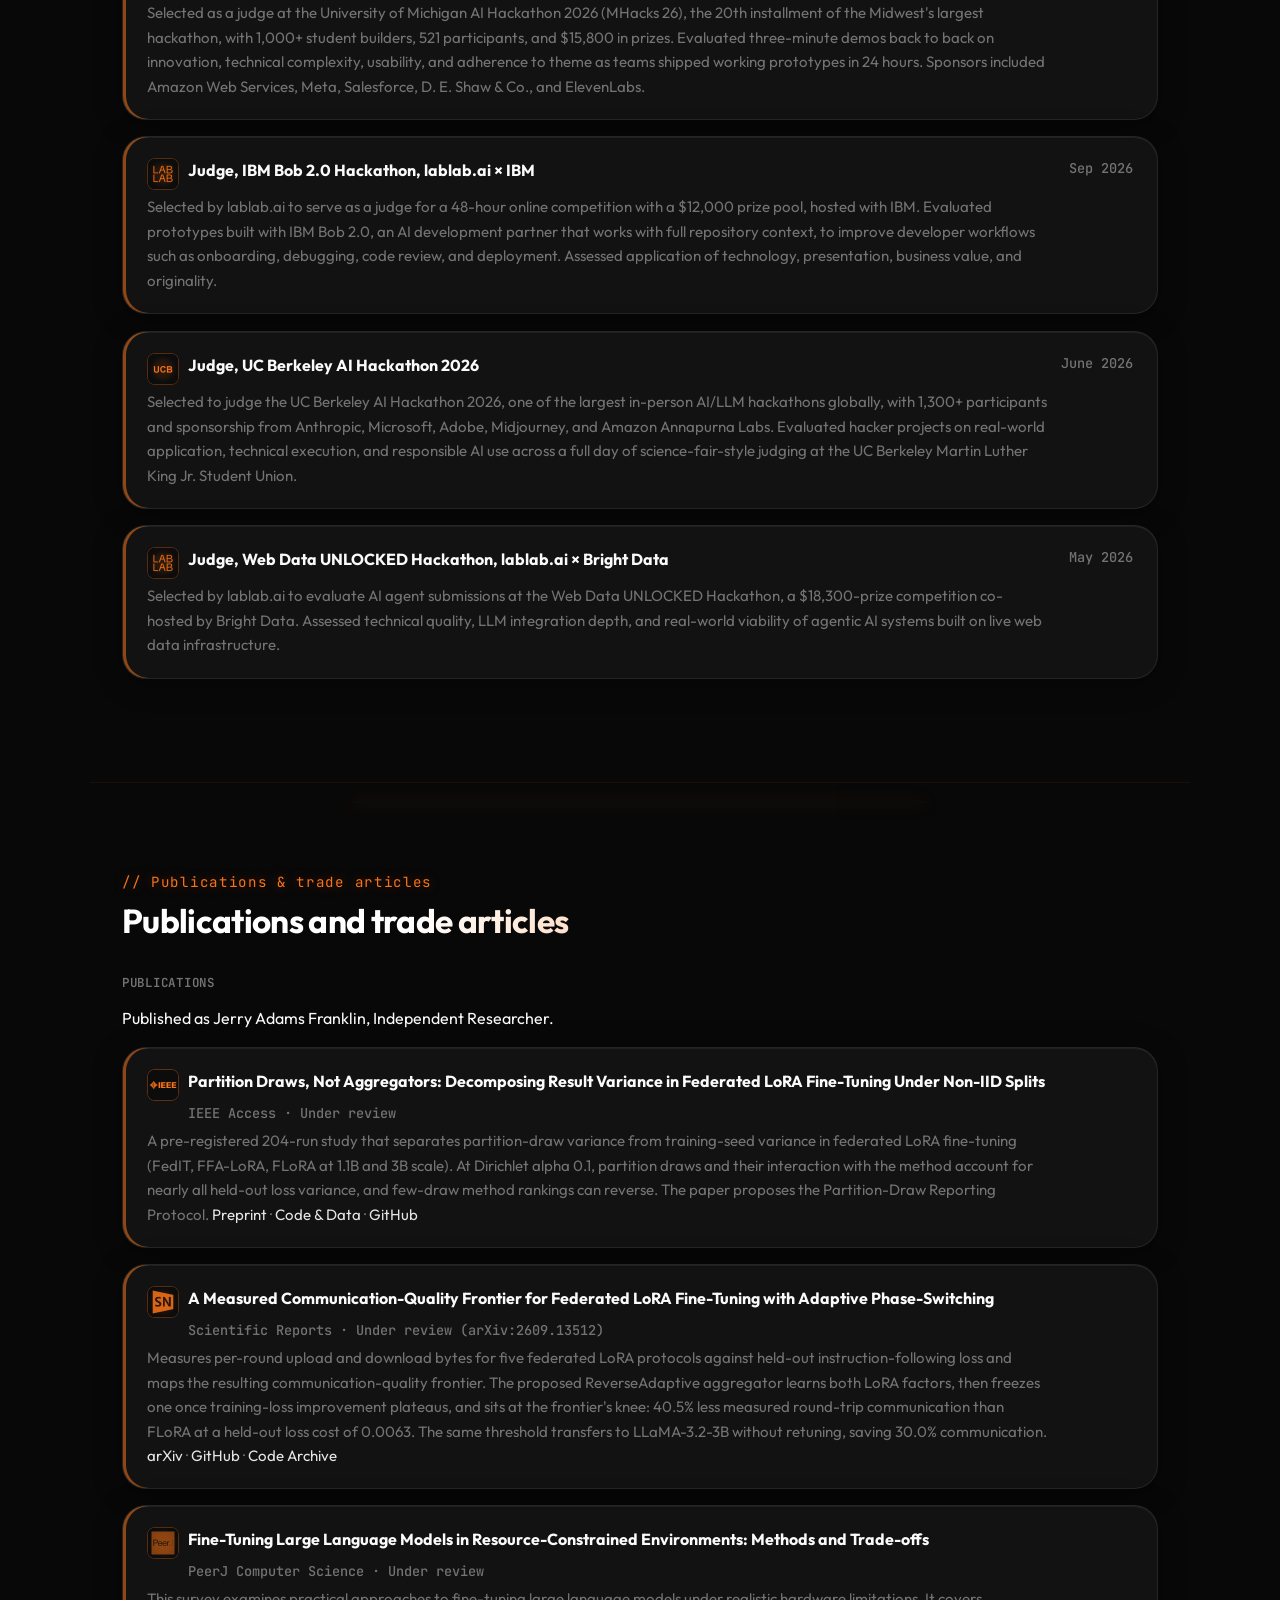
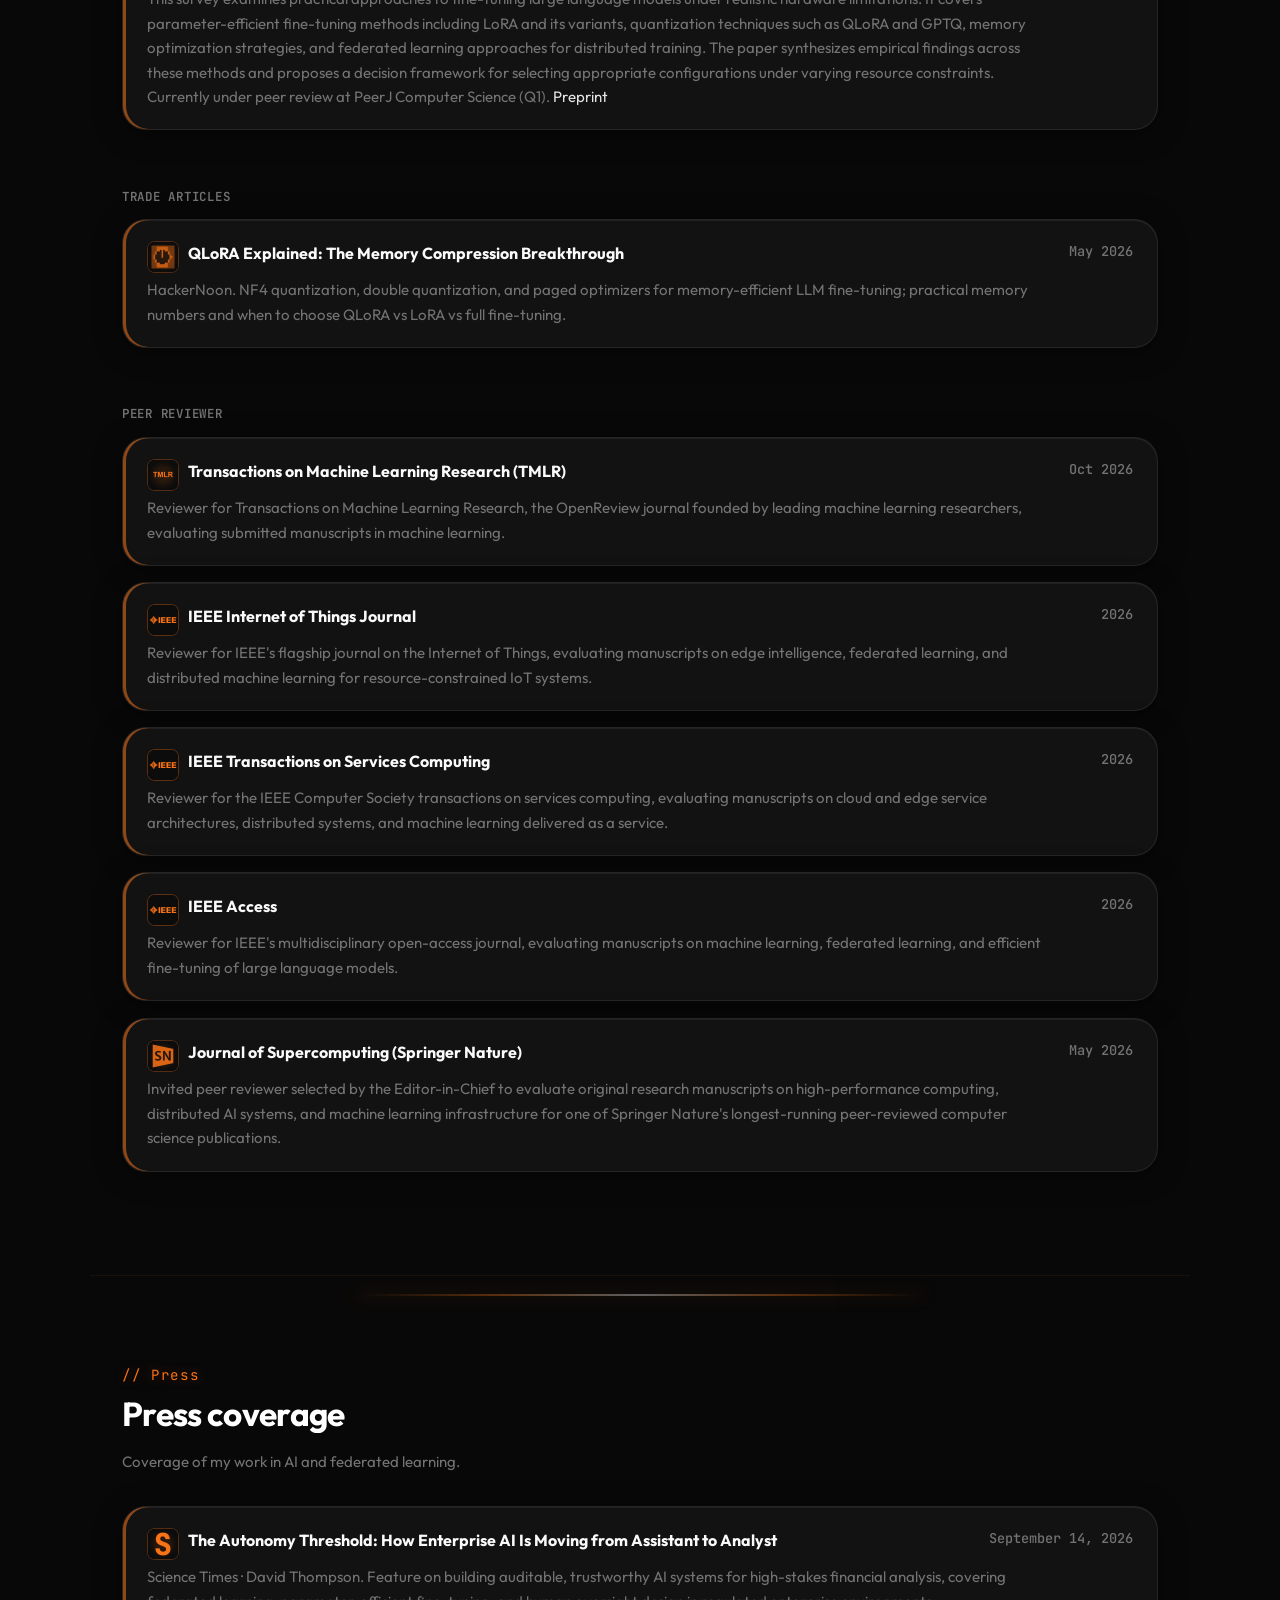
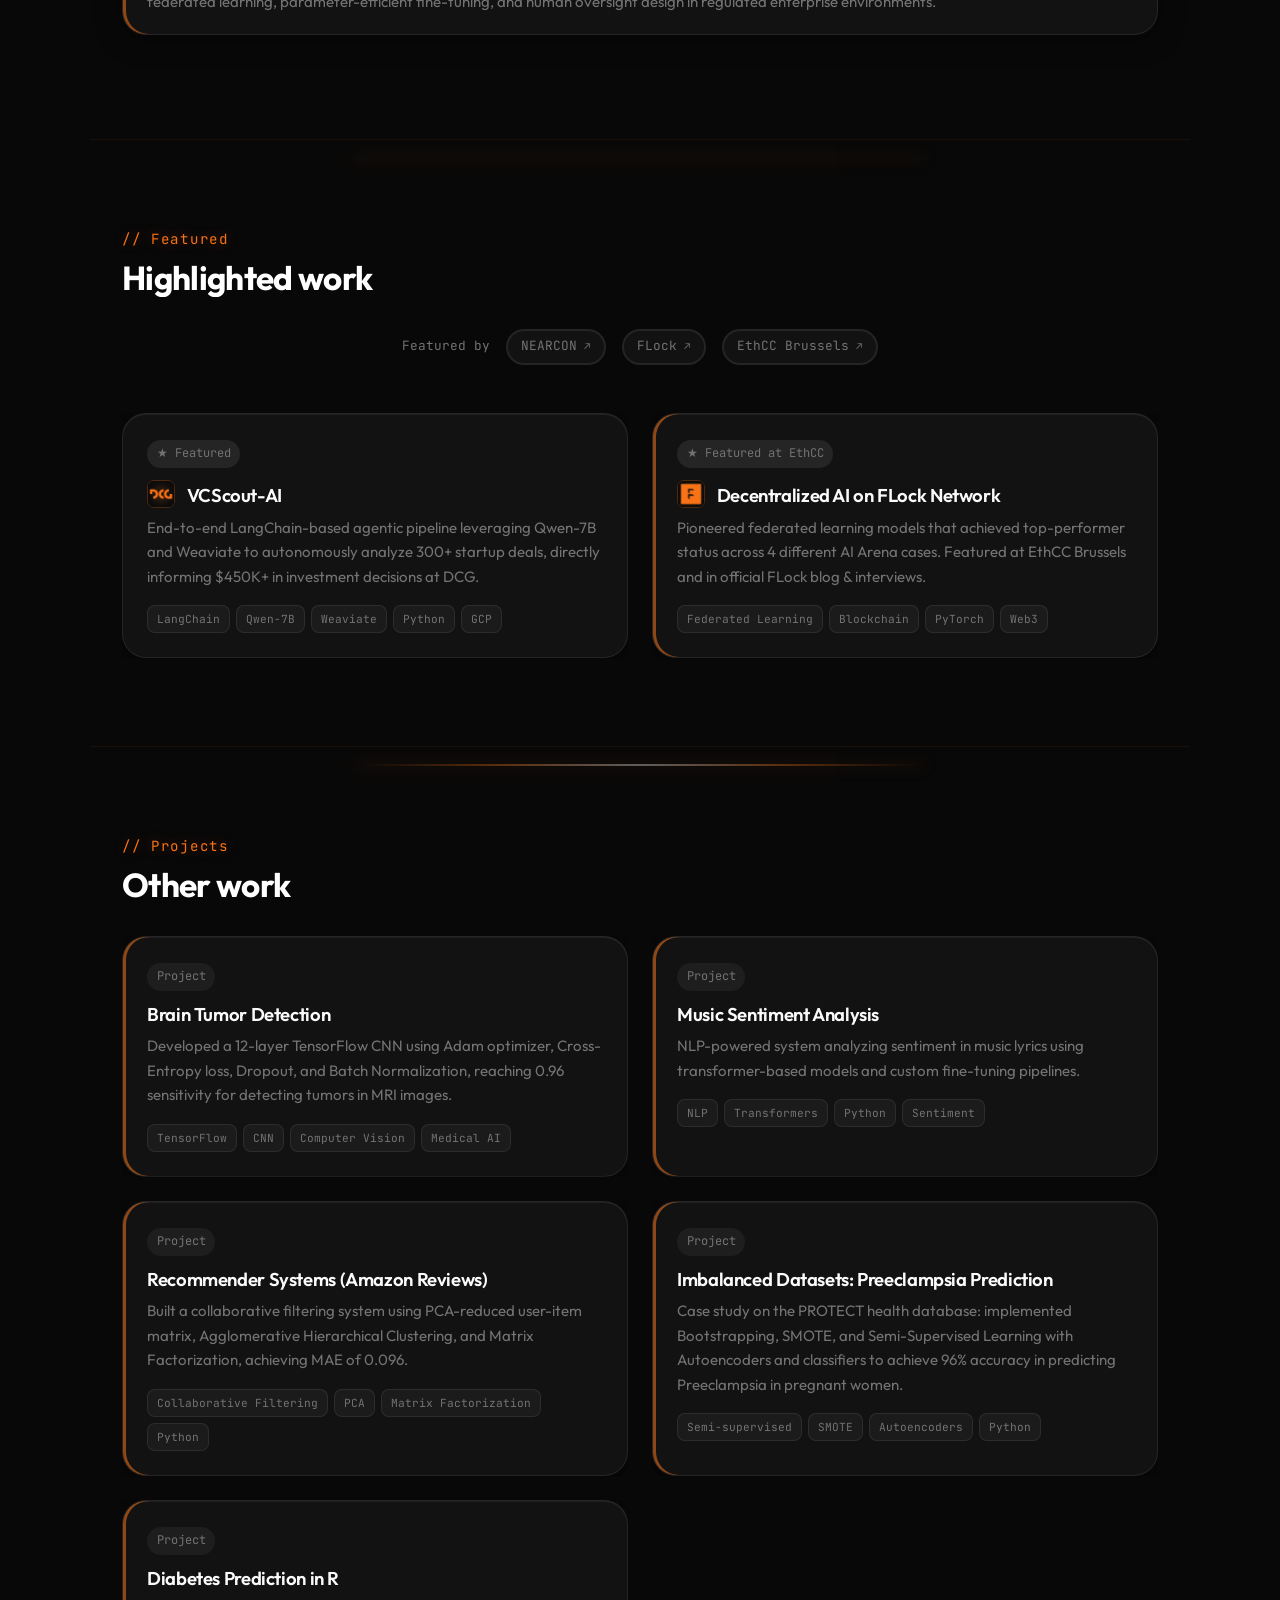
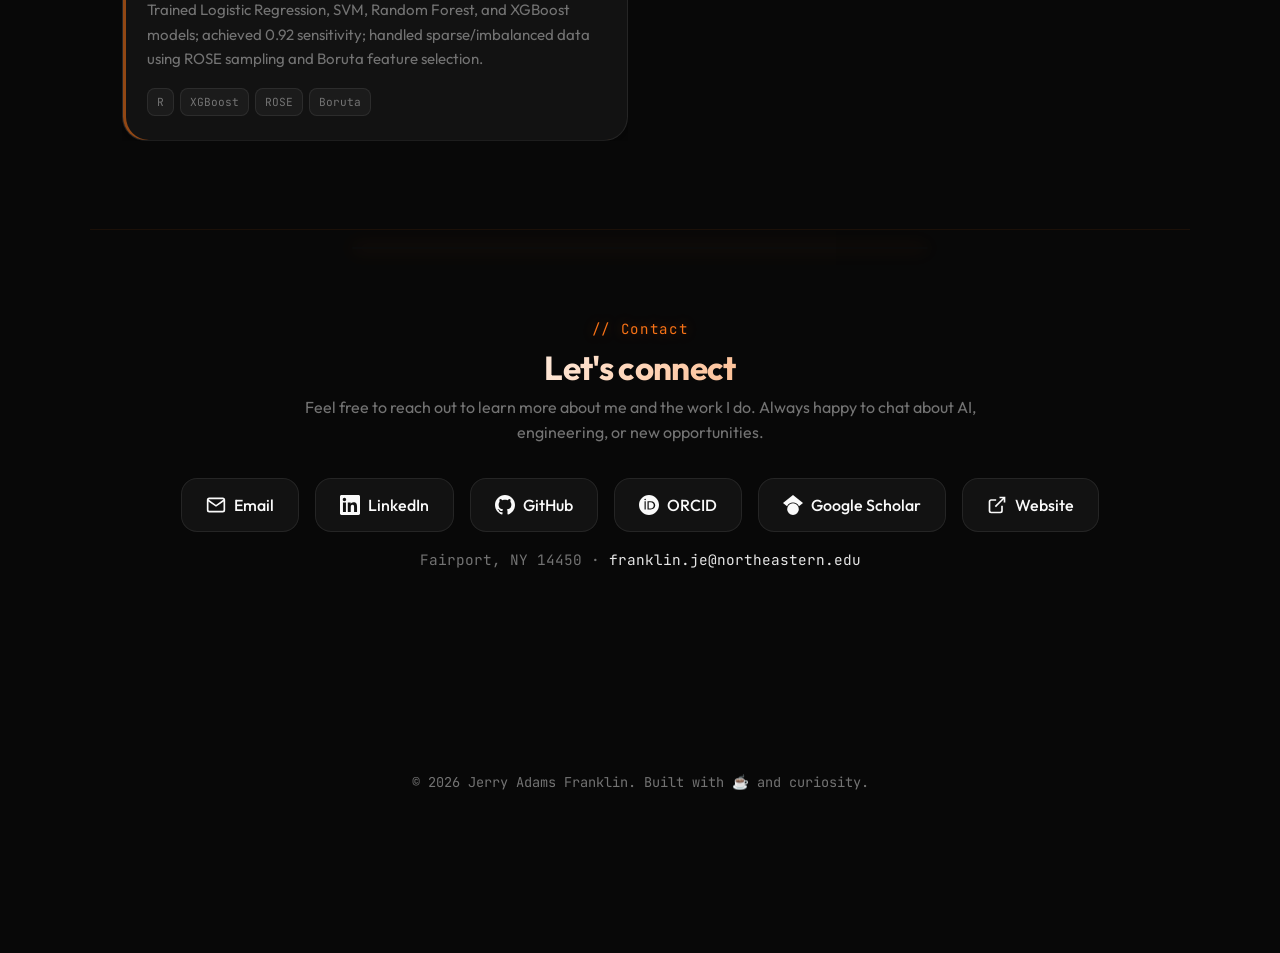
==== commit b0154bbb: "Add Google Scholar to the hero and align mobile date stacking. Put Scholar beside LinkedIn in the he" ====
--- a/index.html
+++ b/index.html
@@ -93,6 +93,7 @@
           <a href="#contact" class="btn btn-primary">Get in Touch</a>
           <a href="https://github.com/jerryadamsfranklin" class="btn btn-outline" target="_blank" rel="noopener noreferrer">GitHub</a>
           <a href="https://www.linkedin.com/in/jerry-adams-franklin/" class="btn btn-outline" target="_blank" rel="noopener noreferrer">LinkedIn</a>
+          <a href="https://scholar.google.com/citations?user=sDS1eyIAAAAJ" class="btn btn-outline" target="_blank" rel="noopener noreferrer">Google Scholar</a>
         </div>
         <div class="hero-stats" id="heroStats">
           <a href="#project-vcscout" class="hero-stat anim-item" data-hero-card>
--- a/assets/css/site.css
+++ b/assets/css/site.css
@@ -4566,17 +4566,6 @@
         justify-self: start;
         text-align: left;
       }
-      /* Trade articles + Peer reviewer: keep short dates on the right */
-      #publications .publications-stack > .writing-block:not(:first-child) .achievement-item .title:has(.card-logo) {
-        grid-template-columns: auto minmax(0, 1fr) auto;
-      }
-      #publications .publications-stack > .writing-block:not(:first-child) .achievement-item .title:has(.card-logo) .date {
-        grid-column: 3;
-        grid-row: 1;
-        justify-self: end;
-        text-align: right;
-        white-space: nowrap;
-      }
     }
 
     .timeline-more {
